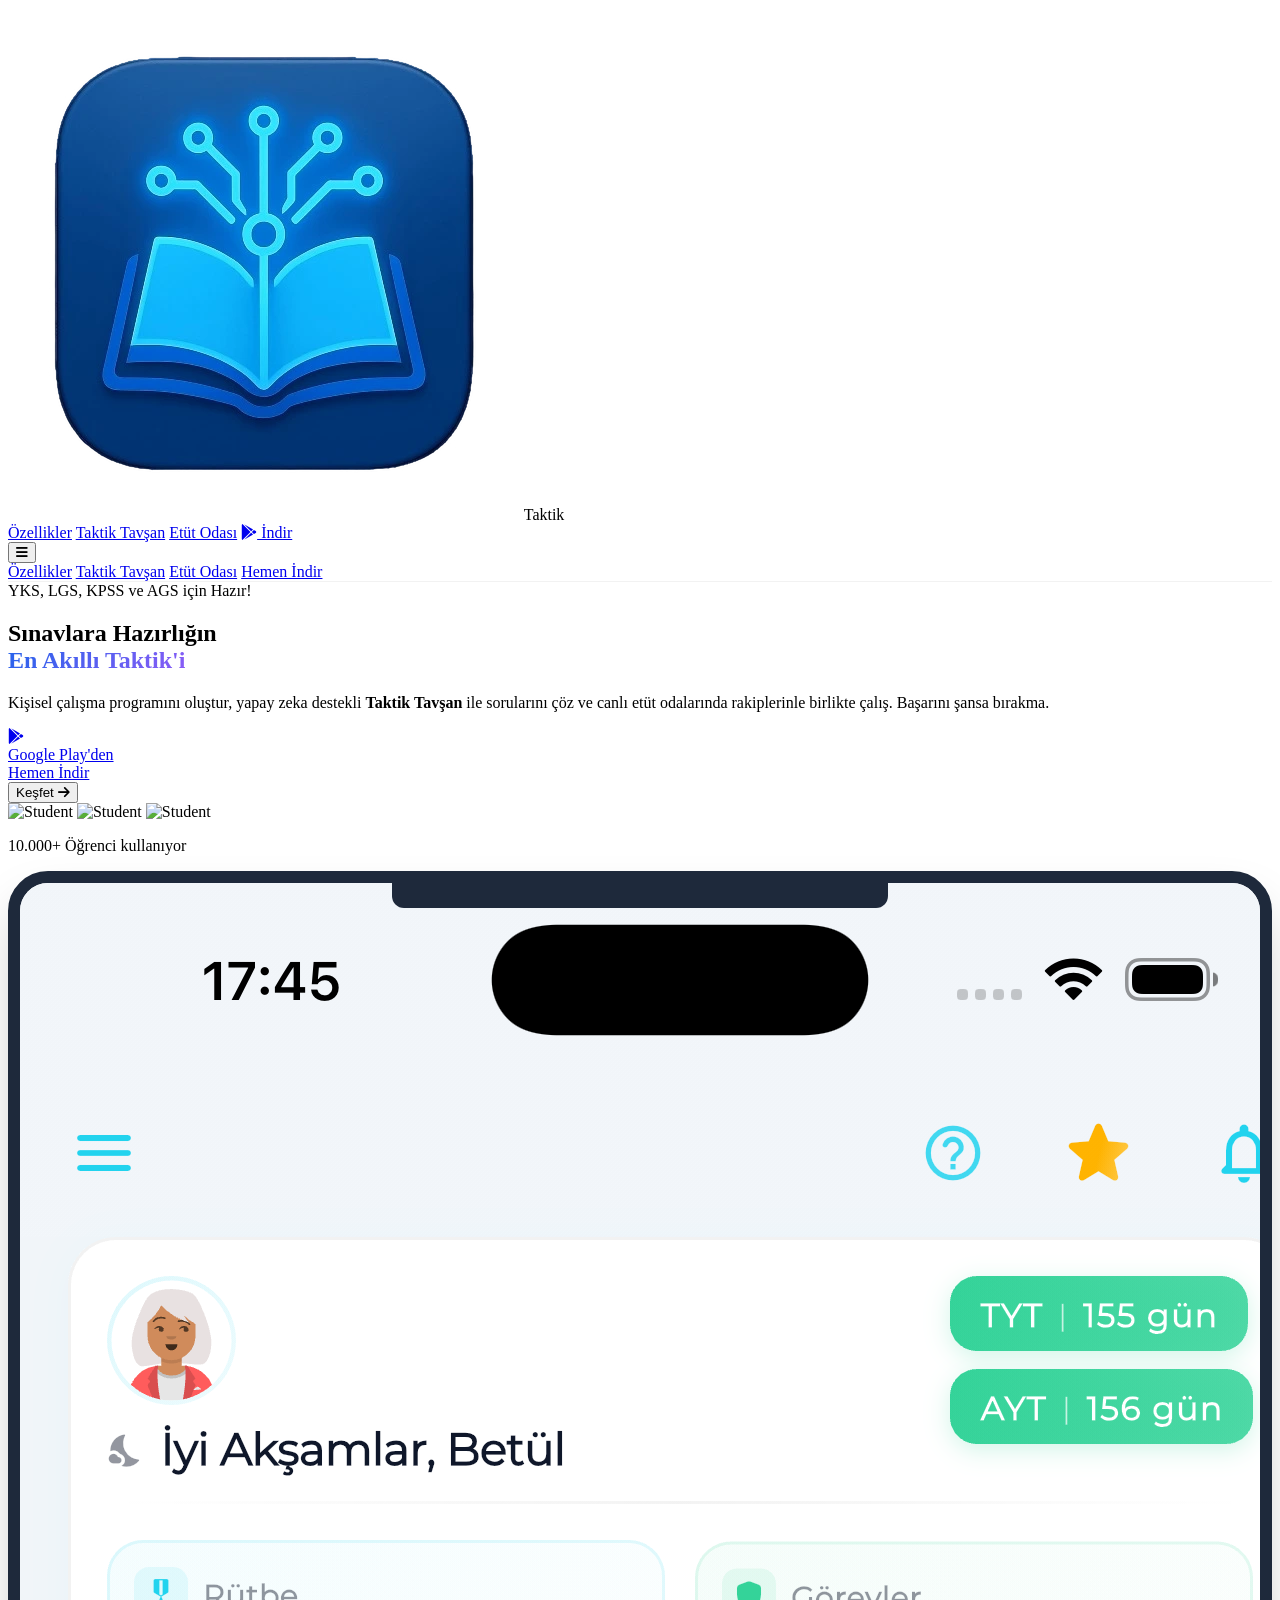
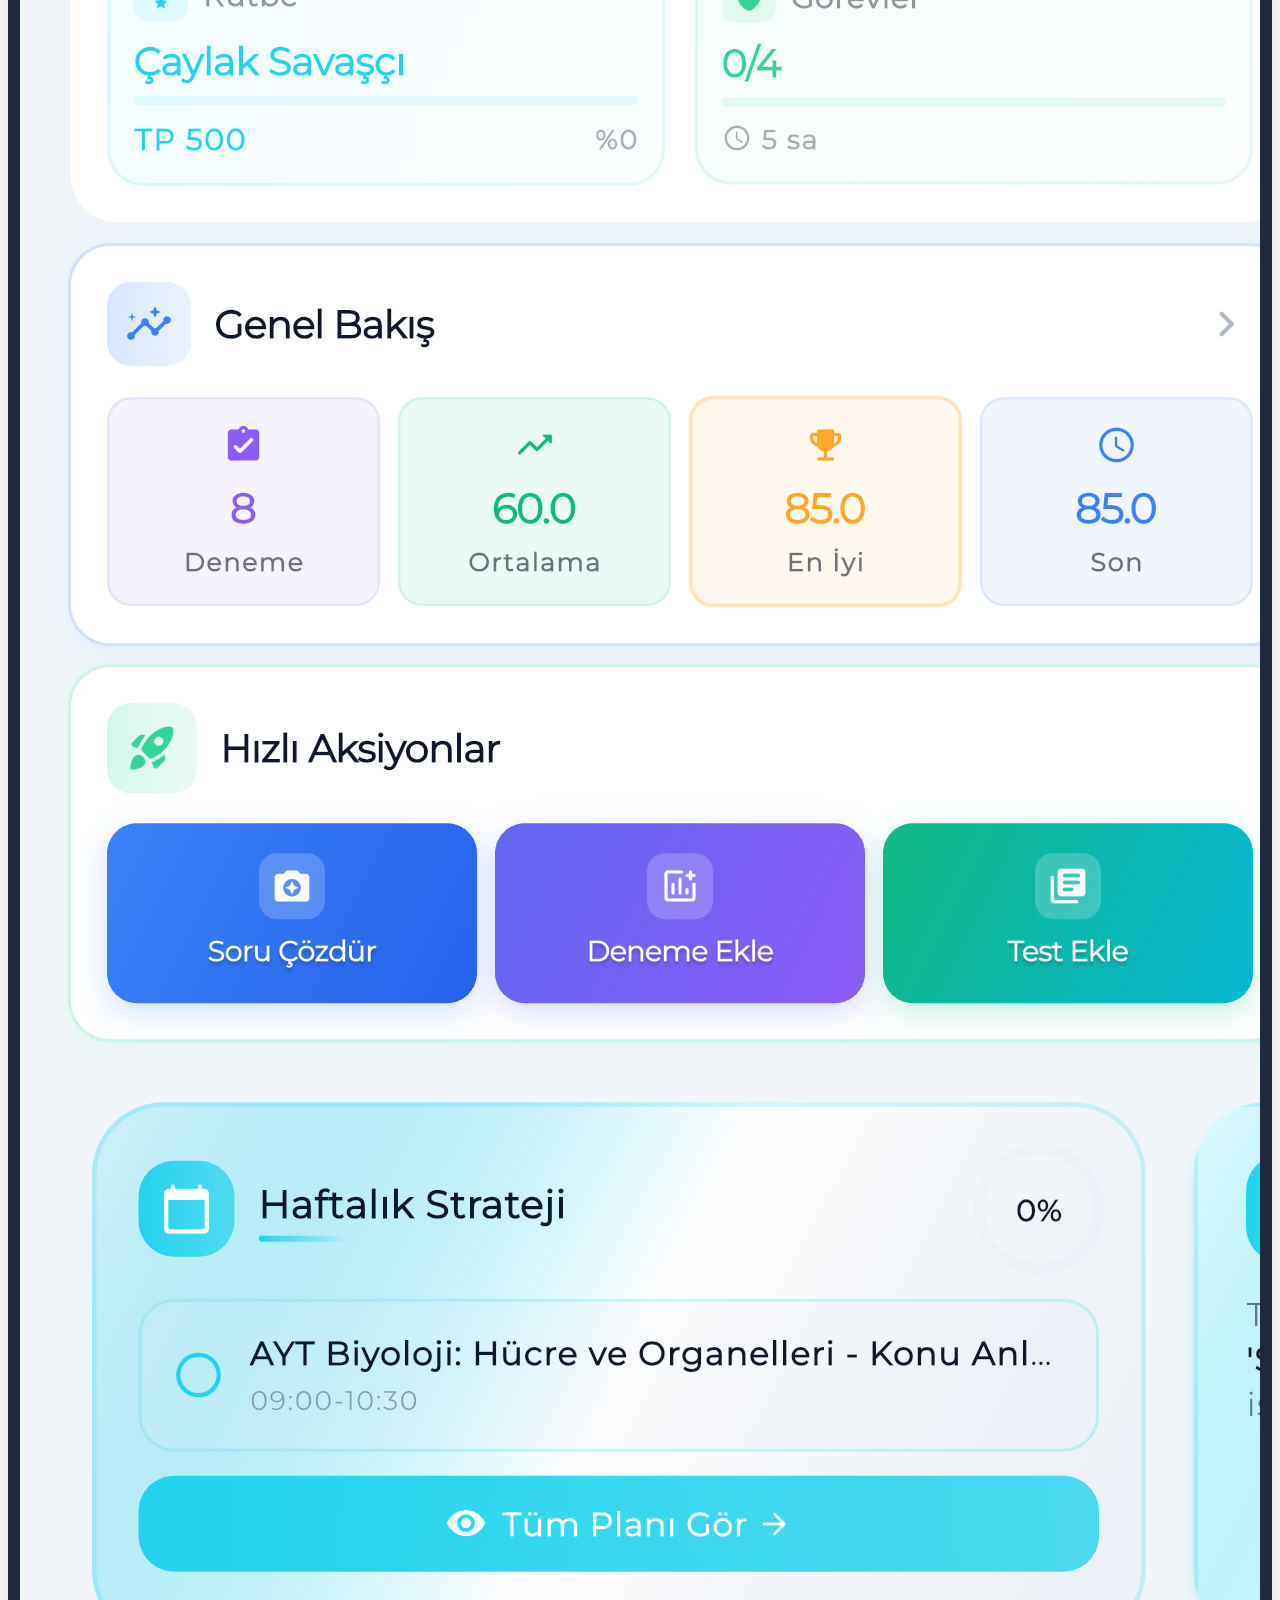
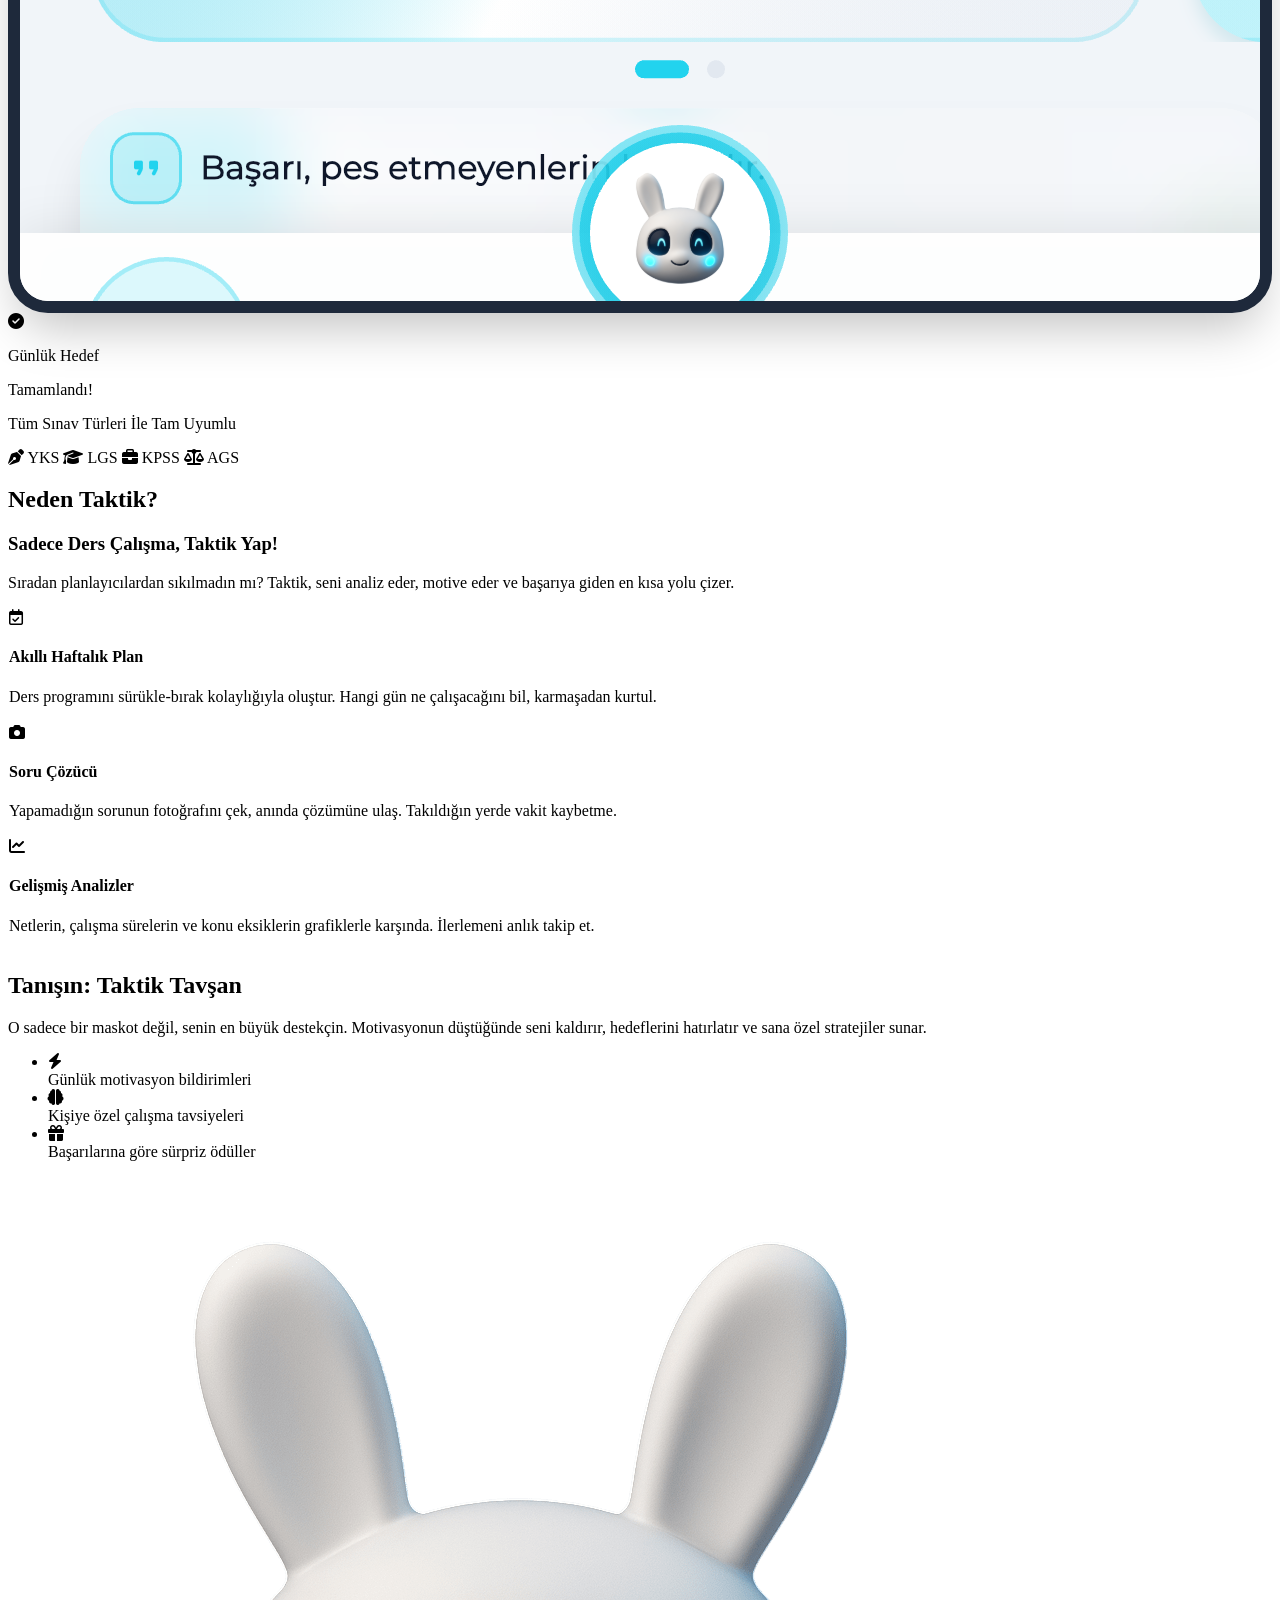
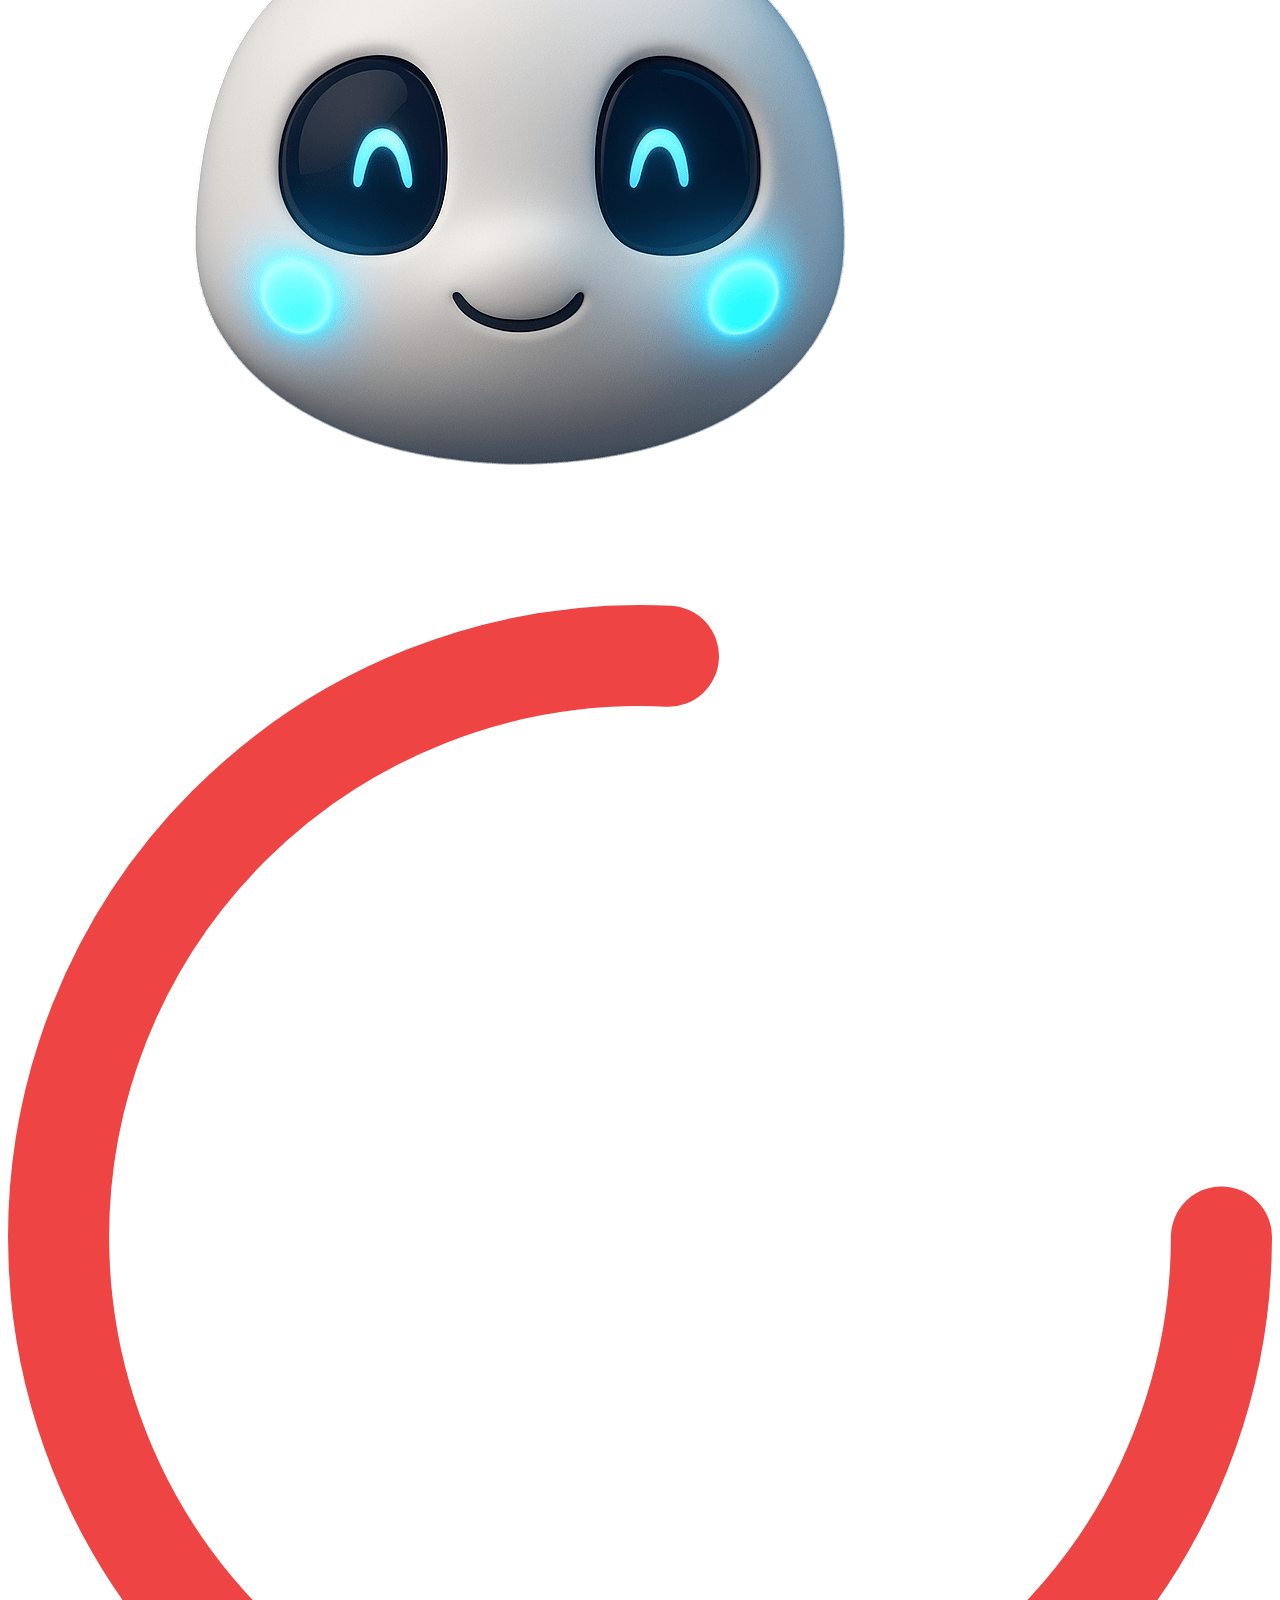
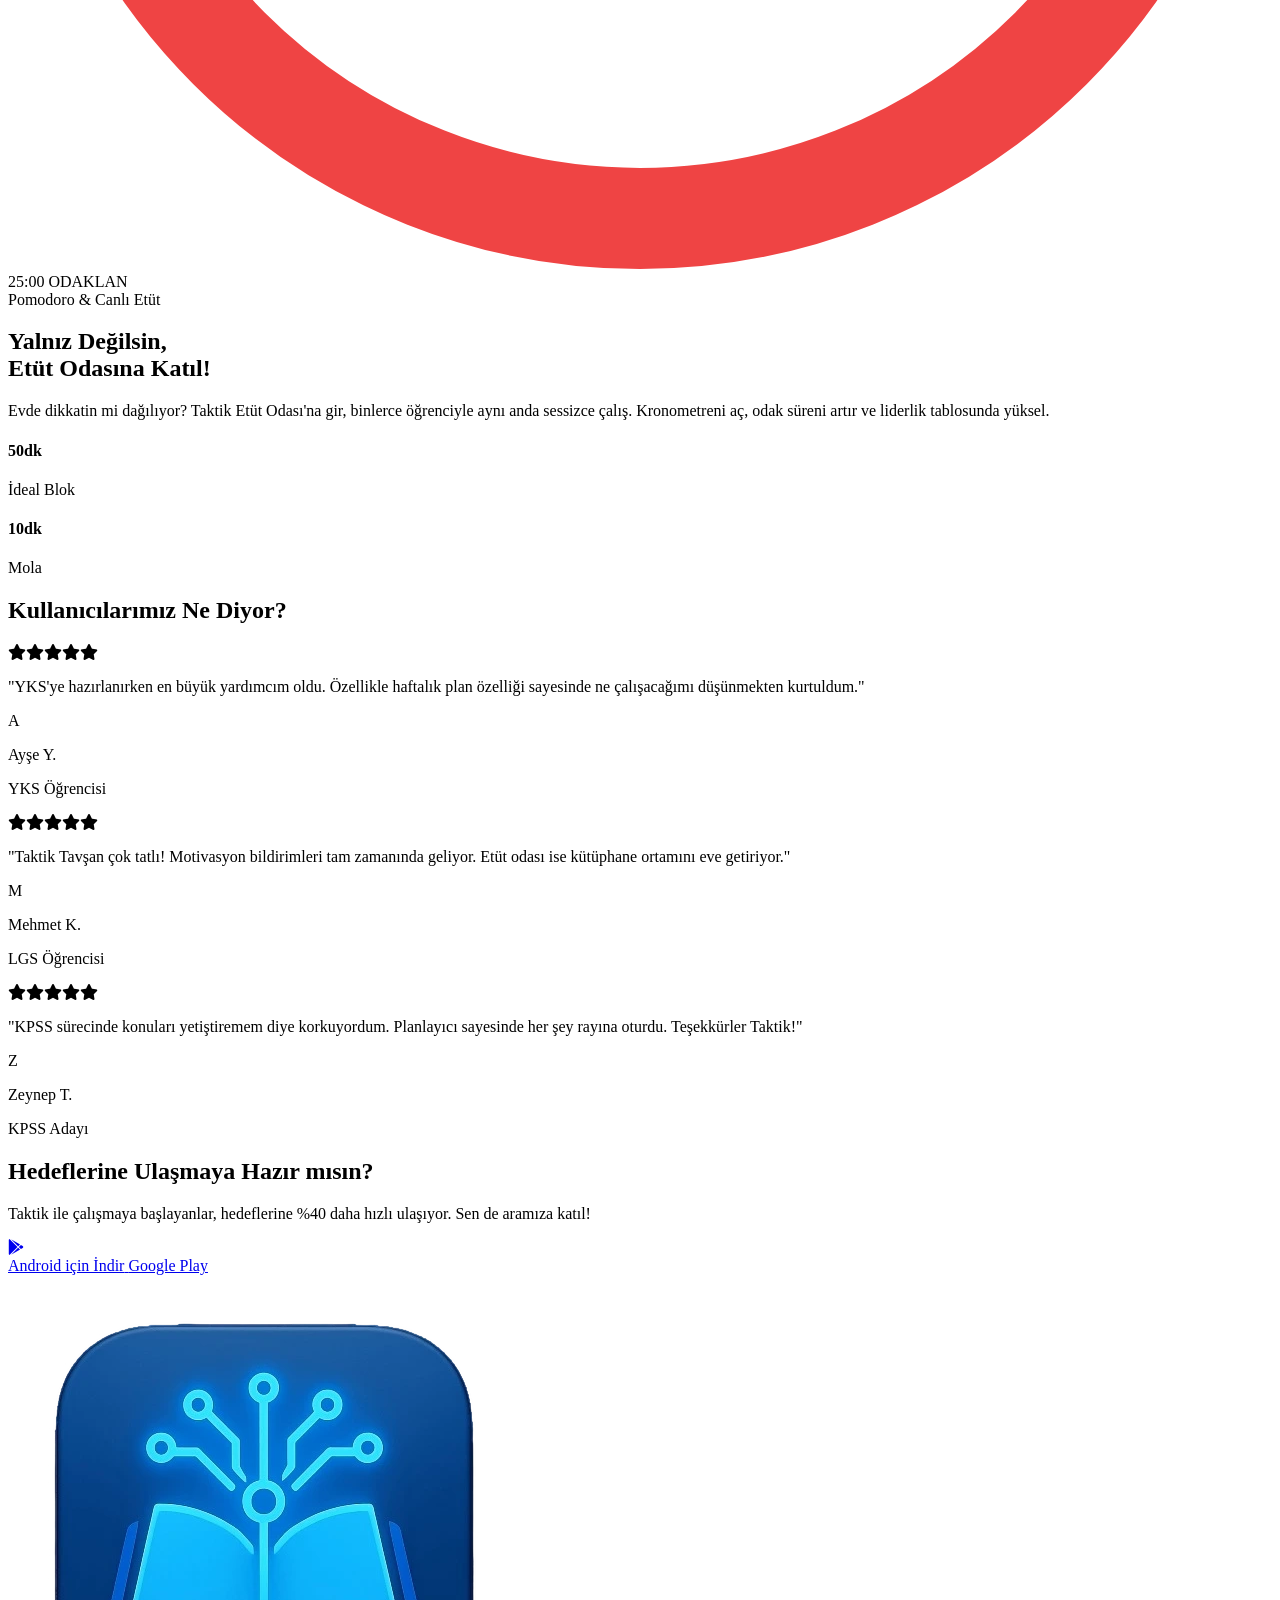
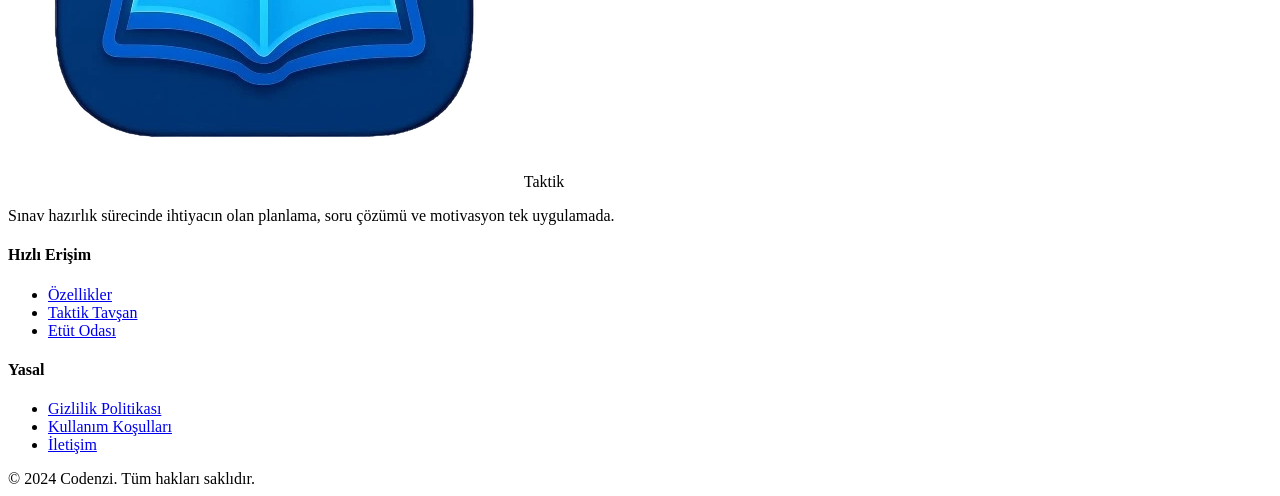
==== index.html @ ef39de00 "Update index.html" ====
<!DOCTYPE html>
<html lang="tr">
<head>
    <meta charset="UTF-8">
    <meta name="viewport" content="width=device-width, initial-scale=1.0">
    <title>Taktik - Sınavlara Hazırlığın En Akıllı Yolu</title>
    <meta name="description" content="YKS, LGS, KPSS ve AGS için kişisel koçun Taktik! Haftalık plan oluştur, sorularını çözdür, etüt odasında odaklan.">
    
    <!-- Google Fonts: Modern ve Okunaklı Fontlar -->
    <link rel="preconnect" href="https://fonts.googleapis.com">
    <link rel="preconnect" href="https://fonts.gstatic.com" crossorigin>
    <link href="https://fonts.googleapis.com/css2?family=Plus+Jakarta+Sans:wght@400;500;600;700;800&family=Inter:wght@400;500;600&display=swap" rel="stylesheet">
    
    <!-- Tailwind CSS (CDN) -->
    <script src="https://cdn.tailwindcss.com"></script>
    
    <!-- Font Awesome (İkonlar için) -->
    <link rel="stylesheet" href="https://cdnjs.cloudflare.com/ajax/libs/font-awesome/6.4.0/css/all.min.css">

    <!-- Tailwind Config - Uygulama Renkleri -->
    <script>
        tailwind.config = {
            theme: {
                extend: {
                    fontFamily: {
                        sans: ['"Plus Jakarta Sans"', 'sans-serif'],
                        body: ['"Inter"', 'sans-serif'],
                    },
                    colors: {
                        brand: {
                            50: '#eff6ff',
                            100: '#dbeafe',
                            500: '#3b82f6', // Ana Mavi Tonu
                            600: '#2563eb',
                            700: '#1d4ed8',
                            900: '#1e3a8a',
                        },
                        secondary: {
                            500: '#8b5cf6', // Morumsu tonlar (Tavşan/Oyunlaştırma için)
                        }
                    },
                    animation: {
                        'float': 'float 6s ease-in-out infinite',
                        'pulse-slow': 'pulse 4s cubic-bezier(0.4, 0, 0.6, 1) infinite',
                    },
                    keyframes: {
                        float: {
                            '0%, 100%': { transform: 'translateY(0)' },
                            '50%': { transform: 'translateY(-20px)' },
                        }
                    }
                }
            }
        }
    </script>

    <style>
        /* Özel Scrollbar */
        ::-webkit-scrollbar {
            width: 8px;
        }
        ::-webkit-scrollbar-track {
            background: #f1f1f1;
        }
        ::-webkit-scrollbar-thumb {
            background: #cbd5e1;
            border-radius: 4px;
        }
        ::-webkit-scrollbar-thumb:hover {
            background: #94a3b8;
        }

        /* Glassmorphism Efektleri */
        .glass-card {
            background: rgba(255, 255, 255, 0.7);
            backdrop-filter: blur(10px);
            border: 1px solid rgba(255, 255, 255, 0.5);
        }
        
        .glass-nav {
            background: rgba(255, 255, 255, 0.9);
            backdrop-filter: blur(12px);
            border-bottom: 1px solid rgba(0, 0, 0, 0.05);
        }

        /* Gradient Text */
        .text-gradient {
            background: linear-gradient(135deg, #2563eb 0%, #8b5cf6 100%);
            -webkit-background-clip: text;
            -webkit-text-fill-color: transparent;
        }

        /* Telefon Mockup CSS */
        .phone-mockup {
            border: 12px solid #1e293b;
            border-radius: 40px;
            overflow: hidden;
            position: relative;
            background: #fff;
            box-shadow: 0 25px 50px -12px rgba(0, 0, 0, 0.25);
            aspect-ratio: 9/19;
        }
        .phone-notch {
            position: absolute;
            top: 0;
            left: 50%;
            transform: translateX(-50%);
            width: 40%;
            height: 25px;
            background: #1e293b;
            border-bottom-left-radius: 12px;
            border-bottom-right-radius: 12px;
            z-index: 10;
        }
        
        /* Reveal Animations */
        .reveal {
            opacity: 0;
            transform: translateY(30px);
            transition: all 0.8s ease-out;
        }
        .reveal.active {
            opacity: 1;
            transform: translateY(0);
        }
    </style>
</head>
<body class="bg-slate-50 text-slate-800 antialiased overflow-x-hidden">

    <!-- Navbar -->
    <nav class="fixed w-full z-50 glass-nav transition-all duration-300" id="navbar">
        <div class="max-w-7xl mx-auto px-4 sm:px-6 lg:px-8">
            <div class="flex justify-between items-center h-20">
                <!-- Logo -->
                <div class="flex-shrink-0 flex items-center gap-3 cursor-pointer" onclick="window.scrollTo(0,0)">
                    <img src="taktik%20(1).webp" alt="Taktik Logo" class="w-12 h-12 rounded-xl shadow-lg shadow-brand-500/30 object-contain bg-white">
                    <span class="font-bold text-2xl tracking-tight text-slate-900">Taktik</span>
                </div>

                <!-- Desktop Menu -->
                <div class="hidden md:flex items-center space-x-8">
                    <a href="#ozellikler" class="text-slate-600 hover:text-brand-600 font-medium transition-colors">Özellikler</a>
                    <a href="#tavsan" class="text-slate-600 hover:text-brand-600 font-medium transition-colors">Taktik Tavşan</a>
                    <a href="#etut" class="text-slate-600 hover:text-brand-600 font-medium transition-colors">Etüt Odası</a>
                    <a href="https://play.google.com/store/apps/details?id=com.codenzi.taktik" target="_blank" class="bg-slate-900 hover:bg-slate-800 text-white px-6 py-2.5 rounded-full font-semibold transition-all shadow-lg hover:shadow-xl transform hover:-translate-y-0.5 flex items-center gap-2">
                        <i class="fa-brands fa-google-play"></i> İndir
                    </a>
                </div>

                <!-- Mobile Menu Button -->
                <div class="md:hidden flex items-center">
                    <button id="mobile-menu-btn" class="text-slate-600 hover:text-slate-900 focus:outline-none p-2">
                        <i class="fa-solid fa-bars text-2xl"></i>
                    </button>
                </div>
            </div>
        </div>

        <!-- Mobile Menu Panel -->
        <div id="mobile-menu" class="hidden md:hidden absolute w-full bg-white border-b border-gray-100 shadow-xl">
            <div class="px-4 pt-2 pb-6 space-y-2">
                <a href="#ozellikler" class="block px-3 py-3 rounded-lg text-base font-medium text-slate-600 hover:text-brand-600 hover:bg-slate-50">Özellikler</a>
                <a href="#tavsan" class="block px-3 py-3 rounded-lg text-base font-medium text-slate-600 hover:text-brand-600 hover:bg-slate-50">Taktik Tavşan</a>
                <a href="#etut" class="block px-3 py-3 rounded-lg text-base font-medium text-slate-600 hover:text-brand-600 hover:bg-slate-50">Etüt Odası</a>
                <a href="https://play.google.com/store/apps/details?id=com.codenzi.taktik" class="block w-full text-center mt-4 bg-brand-600 text-white px-4 py-3 rounded-lg font-bold">Hemen İndir</a>
            </div>
        </div>
    </nav>

    <!-- Hero Section -->
    <section class="relative pt-32 pb-20 lg:pt-40 lg:pb-28 overflow-hidden">
        <!-- Arkaplan Efektleri -->
        <div class="absolute top-0 left-1/2 -translate-x-1/2 w-full h-full z-0 pointer-events-none">
            <div class="absolute top-20 left-10 w-72 h-72 bg-brand-200 rounded-full mix-blend-multiply filter blur-3xl opacity-30 animate-pulse-slow"></div>
            <div class="absolute top-40 right-10 w-72 h-72 bg-secondary-200 rounded-full mix-blend-multiply filter blur-3xl opacity-30 animate-pulse-slow" style="animation-delay: 2s;"></div>
        </div>

        <div class="max-w-7xl mx-auto px-4 sm:px-6 lg:px-8 relative z-10">
            <div class="grid lg:grid-cols-2 gap-12 lg:gap-8 items-center">
                <!-- Sol Taraf: Metin -->
                <div class="text-center lg:text-left reveal active">
                    <div class="inline-flex items-center gap-2 px-4 py-2 rounded-full bg-brand-50 border border-brand-100 text-brand-700 text-sm font-semibold mb-6">
                        <span class="relative flex h-2 w-2">
                          <span class="animate-ping absolute inline-flex h-full w-full rounded-full bg-brand-400 opacity-75"></span>
                          <span class="relative inline-flex rounded-full h-2 w-2 bg-brand-500"></span>
                        </span>
                        YKS, LGS, KPSS ve AGS için Hazır!
                    </div>
                    <h1 class="text-5xl lg:text-6xl font-extrabold text-slate-900 tracking-tight leading-[1.1] mb-6">
                        Sınavlara Hazırlığın <br>
                        <span class="text-gradient">En Akıllı Taktik'i</span>
                    </h1>
                    <p class="text-lg text-slate-600 mb-8 leading-relaxed max-w-2xl mx-auto lg:mx-0">
                        Kişisel çalışma programını oluştur, yapay zeka destekli <strong>Taktik Tavşan</strong> ile sorularını çöz ve canlı etüt odalarında rakiplerinle birlikte çalış. Başarını şansa bırakma.
                    </p>
                    
                    <div class="flex flex-col sm:flex-row gap-4 justify-center lg:justify-start">
                        <a href="https://play.google.com/store/apps/details?id=com.codenzi.taktik" target="_blank" class="flex items-center justify-center gap-3 bg-slate-900 text-white px-8 py-4 rounded-xl hover:bg-slate-800 transition-all shadow-xl hover:shadow-2xl hover:-translate-y-1">
                            <i class="fa-brands fa-google-play text-2xl"></i>
                            <div class="text-left">
                                <div class="text-xs font-medium opacity-80">Google Play'den</div>
                                <div class="text-lg font-bold">Hemen İndir</div>
                            </div>
                        </a>
                        <button onclick="document.getElementById('ozellikler').scrollIntoView({behavior: 'smooth'})" class="flex items-center justify-center gap-2 bg-white text-slate-700 px-8 py-4 rounded-xl border border-slate-200 hover:bg-slate-50 transition-all font-semibold shadow-sm">
                            Keşfet
                            <i class="fa-solid fa-arrow-right"></i>
                        </button>
                    </div>

                    <div class="mt-10 flex items-center justify-center lg:justify-start gap-4 text-sm text-slate-500 font-medium">
                        <div class="flex -space-x-2">
                            <img class="w-8 h-8 rounded-full border-2 border-white" src="https://i.pravatar.cc/100?img=1" alt="Student">
                            <img class="w-8 h-8 rounded-full border-2 border-white" src="https://i.pravatar.cc/100?img=2" alt="Student">
                            <img class="w-8 h-8 rounded-full border-2 border-white" src="https://i.pravatar.cc/100?img=3" alt="Student">
                        </div>
                        <p>10.000+ Öğrenci kullanıyor</p>
                    </div>
                </div>

                <!-- Sağ Taraf: Uygulama Görseli -->
                <div class="relative lg:h-[600px] flex justify-center items-center reveal" style="transition-delay: 200ms;">
                    <!-- Dekoratif Daire -->
                    <div class="absolute w-[500px] h-[500px] bg-gradient-to-tr from-brand-100 to-secondary-100 rounded-full opacity-50 blur-3xl animate-pulse-slow"></div>
                    
                    <!-- Phone Mockup -->
                    <div class="phone-mockup w-[280px] sm:w-[320px] shadow-2xl animate-float z-20 bg-gray-900">
                        <div class="phone-notch"></div>
                        <!-- Screen Content -->
                        <div class="w-full h-full bg-slate-800 relative overflow-hidden flex flex-col">
                            <!-- Ekran Görüntüsü -->
                            <img src="ss.png" alt="Taktik Uygulama Ekran Görüntüsü" class="w-full h-full object-cover">
                        </div>
                    </div>
                    
                    <!-- Floating Badge -->
                    <div class="absolute bottom-20 -right-4 bg-white p-4 rounded-2xl shadow-xl z-30 animate-bounce hidden md:block">
                        <div class="flex items-center gap-3">
                            <div class="bg-green-100 p-2 rounded-lg text-green-600">
                                <i class="fa-solid fa-check-circle text-xl"></i>
                            </div>
                            <div>
                                <p class="text-xs text-slate-500 font-bold">Günlük Hedef</p>
                                <p class="text-sm font-bold text-slate-800">Tamamlandı!</p>
                            </div>
                        </div>
                    </div>
                </div>
            </div>
        </div>
    </section>

    <!-- Logo Cloud (Sınavlar) -->
    <div class="py-10 bg-white border-y border-slate-100">
        <div class="max-w-7xl mx-auto px-4 text-center">
            <p class="text-sm font-semibold text-slate-400 uppercase tracking-widest mb-6">Tüm Sınav Türleri İle Tam Uyumlu</p>
            <div class="flex flex-wrap justify-center gap-8 md:gap-16 opacity-70 grayscale hover:grayscale-0 transition-all duration-500">
                <span class="text-2xl font-bold text-slate-800 flex items-center gap-2"><i class="fa-solid fa-pen-nib text-brand-500"></i> YKS</span>
                <span class="text-2xl font-bold text-slate-800 flex items-center gap-2"><i class="fa-solid fa-graduation-cap text-brand-500"></i> LGS</span>
                <span class="text-2xl font-bold text-slate-800 flex items-center gap-2"><i class="fa-solid fa-briefcase text-brand-500"></i> KPSS</span>
                <span class="text-2xl font-bold text-slate-800 flex items-center gap-2"><i class="fa-solid fa-scale-balanced text-brand-500"></i> AGS</span>
            </div>
        </div>
    </div>

    <!-- Features Section -->
    <section id="ozellikler" class="py-24 relative">
        <div class="max-w-7xl mx-auto px-4 sm:px-6 lg:px-8">
            <div class="text-center max-w-3xl mx-auto mb-16 reveal">
                <h2 class="text-brand-600 font-bold tracking-wide uppercase text-sm mb-3">Neden Taktik?</h2>
                <h3 class="text-3xl md:text-4xl font-bold text-slate-900 mb-4">Sadece Ders Çalışma, Taktik Yap!</h3>
                <p class="text-slate-600 text-lg">Sıradan planlayıcılardan sıkılmadın mı? Taktik, seni analiz eder, motive eder ve başarıya giden en kısa yolu çizer.</p>
            </div>

            <div class="grid md:grid-cols-3 gap-8">
                <!-- Feature 1: Haftalık Plan -->
                <div class="glass-card p-8 rounded-3xl hover:shadow-xl transition-all duration-300 group reveal">
                    <div class="w-14 h-14 bg-blue-100 rounded-2xl flex items-center justify-center mb-6 group-hover:bg-blue-600 transition-colors">
                        <i class="fa-regular fa-calendar-check text-2xl text-blue-600 group-hover:text-white transition-colors"></i>
                    </div>
                    <h4 class="text-xl font-bold text-slate-900 mb-3">Akıllı Haftalık Plan</h4>
                    <p class="text-slate-600 leading-relaxed">Ders programını sürükle-bırak kolaylığıyla oluştur. Hangi gün ne çalışacağını bil, karmaşadan kurtul.</p>
                </div>

                <!-- Feature 2: Soru Çözücü -->
                <div class="glass-card p-8 rounded-3xl hover:shadow-xl transition-all duration-300 group reveal" style="transition-delay: 100ms;">
                    <div class="w-14 h-14 bg-orange-100 rounded-2xl flex items-center justify-center mb-6 group-hover:bg-orange-600 transition-colors">
                        <i class="fa-solid fa-camera text-2xl text-orange-600 group-hover:text-white transition-colors"></i>
                    </div>
                    <h4 class="text-xl font-bold text-slate-900 mb-3">Soru Çözücü</h4>
                    <p class="text-slate-600 leading-relaxed">Yapamadığın sorunun fotoğrafını çek, anında çözümüne ulaş. Takıldığın yerde vakit kaybetme.</p>
                </div>

                <!-- Feature 3: İstatistikler -->
                <div class="glass-card p-8 rounded-3xl hover:shadow-xl transition-all duration-300 group reveal" style="transition-delay: 200ms;">
                    <div class="w-14 h-14 bg-green-100 rounded-2xl flex items-center justify-center mb-6 group-hover:bg-green-600 transition-colors">
                        <i class="fa-solid fa-chart-line text-2xl text-green-600 group-hover:text-white transition-colors"></i>
                    </div>
                    <h4 class="text-xl font-bold text-slate-900 mb-3">Gelişmiş Analizler</h4>
                    <p class="text-slate-600 leading-relaxed">Netlerin, çalışma sürelerin ve konu eksiklerin grafiklerle karşında. İlerlemeni anlık takip et.</p>
                </div>
            </div>
        </div>
    </section>

    <!-- Taktik Tavşan Section (Mascot Highlight) -->
    <section id="tavsan" class="py-24 bg-gradient-to-br from-indigo-900 to-slate-900 text-white overflow-hidden relative">
        <!-- Background Patterns -->
        <div class="absolute inset-0 opacity-10" style="background-image: radial-gradient(#ffffff 1px, transparent 1px); background-size: 30px 30px;"></div>
        
        <div class="max-w-7xl mx-auto px-4 sm:px-6 lg:px-8 relative z-10">
            <div class="flex flex-col md:flex-row items-center justify-between gap-12">
                
                <div class="md:w-1/2 reveal">
                    <h2 class="text-4xl md:text-5xl font-bold mb-6">Tanışın: <span class="text-indigo-400">Taktik Tavşan</span></h2>
                    <p class="text-xl text-slate-300 mb-8 leading-relaxed">
                        O sadece bir maskot değil, senin en büyük destekçin. Motivasyonun düştüğünde seni kaldırır, hedeflerini hatırlatır ve sana özel stratejiler sunar.
                    </p>
                    <ul class="space-y-4">
                        <li class="flex items-center gap-4">
                            <div class="w-8 h-8 rounded-full bg-indigo-500 flex items-center justify-center"><i class="fa-solid fa-bolt text-sm"></i></div>
                            <span>Günlük motivasyon bildirimleri</span>
                        </li>
                        <li class="flex items-center gap-4">
                            <div class="w-8 h-8 rounded-full bg-indigo-500 flex items-center justify-center"><i class="fa-solid fa-brain text-sm"></i></div>
                            <span>Kişiye özel çalışma tavsiyeleri</span>
                        </li>
                        <li class="flex items-center gap-4">
                            <div class="w-8 h-8 rounded-full bg-indigo-500 flex items-center justify-center"><i class="fa-solid fa-gift text-sm"></i></div>
                            <span>Başarılarına göre sürpriz ödüller</span>
                        </li>
                    </ul>
                </div>

                <div class="md:w-1/2 flex justify-center relative reveal" style="transition-delay: 200ms;">
                    <div class="w-80 h-80 bg-indigo-500 rounded-full absolute blur-[100px] opacity-30 animate-pulse"></div>
                    <!-- Taktik Tavşan Görseli -->
                    <img src="bunnyy.png" alt="Taktik Tavşan Maskot" class="relative z-10 w-72 md:w-96 drop-shadow-2xl animate-float object-contain">
                </div>
            </div>
        </div>
    </section>

    <!-- Etüt Odası & Pomodoro -->
    <section id="etut" class="py-24 bg-white relative">
        <div class="max-w-7xl mx-auto px-4 sm:px-6 lg:px-8">
            <div class="bg-slate-50 rounded-[3rem] p-8 md:p-16 border border-slate-100 shadow-xl overflow-hidden relative">
                <!-- Dekoratif -->
                <div class="absolute -top-24 -right-24 w-64 h-64 bg-red-100 rounded-full blur-3xl opacity-50"></div>
                <div class="absolute -bottom-24 -left-24 w-64 h-64 bg-blue-100 rounded-full blur-3xl opacity-50"></div>

                <div class="grid lg:grid-cols-2 gap-12 items-center relative z-10">
                    <div class="order-2 lg:order-1 flex justify-center reveal">
                        <!-- Timer Simulation -->
                        <div class="w-64 h-64 rounded-full border-8 border-slate-200 flex flex-col items-center justify-center relative bg-white shadow-inner">
                            <svg class="absolute top-0 left-0 w-full h-full -rotate-90 transform" viewBox="0 0 100 100">
                                <circle cx="50" cy="50" r="46" stroke="#ef4444" stroke-width="8" fill="none" stroke-dasharray="289" stroke-dashoffset="70" stroke-linecap="round" />
                            </svg>
                            <span class="text-5xl font-mono font-bold text-slate-800">25:00</span>
                            <span class="text-sm text-slate-500 mt-2 font-medium">ODAKLAN</span>
                        </div>
                    </div>
                    <div class="order-1 lg:order-2 reveal">
                        <div class="inline-block bg-red-100 text-red-600 px-4 py-1 rounded-full text-sm font-bold mb-4">Pomodoro & Canlı Etüt</div>
                        <h2 class="text-4xl font-bold text-slate-900 mb-6">Yalnız Değilsin, <br> Etüt Odasına Katıl!</h2>
                        <p class="text-lg text-slate-600 mb-8">
                            Evde dikkatin mi dağılıyor? Taktik Etüt Odası'na gir, binlerce öğrenciyle aynı anda sessizce çalış. Kronometreni aç, odak süreni artır ve liderlik tablosunda yüksel.
                        </p>
                        <div class="grid grid-cols-2 gap-4">
                            <div class="bg-white p-4 rounded-xl shadow-sm border border-slate-100 text-center">
                                <h4 class="font-bold text-2xl text-slate-900">50dk</h4>
                                <p class="text-sm text-slate-500">İdeal Blok</p>
                            </div>
                            <div class="bg-white p-4 rounded-xl shadow-sm border border-slate-100 text-center">
                                <h4 class="font-bold text-2xl text-slate-900">10dk</h4>
                                <p class="text-sm text-slate-500">Mola</p>
                            </div>
                        </div>
                    </div>
                </div>
            </div>
        </div>
    </section>

    <!-- Testimonials (Social Proof) -->
    <section class="py-24 bg-slate-50">
        <div class="max-w-7xl mx-auto px-4 sm:px-6 lg:px-8">
            <div class="text-center mb-16 reveal">
                <h2 class="text-3xl font-bold text-slate-900">Kullanıcılarımız Ne Diyor?</h2>
            </div>
            <div class="grid md:grid-cols-3 gap-8">
                <!-- Review 1 -->
                <div class="bg-white p-6 rounded-2xl shadow-sm border border-slate-100 reveal">
                    <div class="flex text-yellow-400 mb-4">
                        <i class="fa-solid fa-star"></i><i class="fa-solid fa-star"></i><i class="fa-solid fa-star"></i><i class="fa-solid fa-star"></i><i class="fa-solid fa-star"></i>
                    </div>
                    <p class="text-slate-600 mb-4">"YKS'ye hazırlanırken en büyük yardımcım oldu. Özellikle haftalık plan özelliği sayesinde ne çalışacağımı düşünmekten kurtuldum."</p>
                    <div class="flex items-center gap-3">
                        <div class="w-10 h-10 bg-slate-200 rounded-full flex items-center justify-center font-bold text-slate-500">A</div>
                        <div>
                            <p class="font-bold text-sm text-slate-900">Ayşe Y.</p>
                            <p class="text-xs text-slate-400">YKS Öğrencisi</p>
                        </div>
                    </div>
                </div>
                <!-- Review 2 -->
                <div class="bg-white p-6 rounded-2xl shadow-sm border border-slate-100 reveal" style="transition-delay: 100ms;">
                    <div class="flex text-yellow-400 mb-4">
                        <i class="fa-solid fa-star"></i><i class="fa-solid fa-star"></i><i class="fa-solid fa-star"></i><i class="fa-solid fa-star"></i><i class="fa-solid fa-star"></i>
                    </div>
                    <p class="text-slate-600 mb-4">"Taktik Tavşan çok tatlı! Motivasyon bildirimleri tam zamanında geliyor. Etüt odası ise kütüphane ortamını eve getiriyor."</p>
                    <div class="flex items-center gap-3">
                        <div class="w-10 h-10 bg-slate-200 rounded-full flex items-center justify-center font-bold text-slate-500">M</div>
                        <div>
                            <p class="font-bold text-sm text-slate-900">Mehmet K.</p>
                            <p class="text-xs text-slate-400">LGS Öğrencisi</p>
                        </div>
                    </div>
                </div>
                <!-- Review 3 -->
                <div class="bg-white p-6 rounded-2xl shadow-sm border border-slate-100 reveal" style="transition-delay: 200ms;">
                    <div class="flex text-yellow-400 mb-4">
                        <i class="fa-solid fa-star"></i><i class="fa-solid fa-star"></i><i class="fa-solid fa-star"></i><i class="fa-solid fa-star"></i><i class="fa-solid fa-star"></i>
                    </div>
                    <p class="text-slate-600 mb-4">"KPSS sürecinde konuları yetiştiremem diye korkuyordum. Planlayıcı sayesinde her şey rayına oturdu. Teşekkürler Taktik!"</p>
                    <div class="flex items-center gap-3">
                        <div class="w-10 h-10 bg-slate-200 rounded-full flex items-center justify-center font-bold text-slate-500">Z</div>
                        <div>
                            <p class="font-bold text-sm text-slate-900">Zeynep T.</p>
                            <p class="text-xs text-slate-400">KPSS Adayı</p>
                        </div>
                    </div>
                </div>
            </div>
        </div>
    </section>

    <!-- Download CTA -->
    <section class="py-20 relative overflow-hidden">
        <div class="absolute inset-0 bg-brand-900"></div>
        <!-- Abstract Shapes -->
        <div class="absolute top-0 right-0 w-96 h-96 bg-brand-600 rounded-full blur-[100px] opacity-50"></div>
        <div class="absolute bottom-0 left-0 w-96 h-96 bg-secondary-600 rounded-full blur-[100px] opacity-50"></div>

        <div class="max-w-4xl mx-auto px-4 text-center relative z-10 reveal">
            <h2 class="text-4xl md:text-5xl font-bold text-white mb-6">Hedeflerine Ulaşmaya Hazır mısın?</h2>
            <p class="text-xl text-indigo-100 mb-10">Taktik ile çalışmaya başlayanlar, hedeflerine %40 daha hızlı ulaşıyor. Sen de aramıza katıl!</p>
            
            <a href="https://play.google.com/store/apps/details?id=com.codenzi.taktik" target="_blank" class="inline-flex items-center gap-3 bg-white text-slate-900 px-10 py-5 rounded-2xl font-bold text-lg hover:bg-indigo-50 transition-all shadow-2xl hover:scale-105">
                <i class="fa-brands fa-google-play text-3xl text-brand-600"></i>
                <div class="text-left leading-tight">
                    <span class="block text-xs font-semibold text-slate-500 uppercase">Android için İndir</span>
                    <span>Google Play</span>
                </div>
            </a>
        </div>
    </section>

    <!-- Footer -->
    <footer class="bg-slate-900 text-slate-300 py-12 border-t border-slate-800">
        <div class="max-w-7xl mx-auto px-4 sm:px-6 lg:px-8">
            <div class="grid md:grid-cols-4 gap-8 mb-8">
                <div class="col-span-1 md:col-span-2">
                    <div class="flex items-center gap-3 mb-4 text-white">
                        <img src="taktik%20(1).webp" alt="Taktik Logo" class="w-10 h-10 rounded-lg bg-white object-contain">
                        <span class="font-bold text-2xl">Taktik</span>
                    </div>
                    <p class="text-slate-400 text-sm max-w-xs">
                        Sınav hazırlık sürecinde ihtiyacın olan planlama, soru çözümü ve motivasyon tek uygulamada.
                    </p>
                </div>
                <div>
                    <h4 class="text-white font-bold mb-4">Hızlı Erişim</h4>
                    <ul class="space-y-2 text-sm">
                        <li><a href="#ozellikler" class="hover:text-brand-400 transition-colors">Özellikler</a></li>
                        <li><a href="#tavsan" class="hover:text-brand-400 transition-colors">Taktik Tavşan</a></li>
                        <li><a href="#etut" class="hover:text-brand-400 transition-colors">Etüt Odası</a></li>
                    </ul>
                </div>
                <div>
                    <h4 class="text-white font-bold mb-4">Yasal</h4>
                    <ul class="space-y-2 text-sm">
                        <li><a href="#" class="hover:text-brand-400 transition-colors">Gizlilik Politikası</a></li>
                        <li><a href="#" class="hover:text-brand-400 transition-colors">Kullanım Koşulları</a></li>
                        <li><a href="mailto:destek@codenzi.com" class="hover:text-brand-400 transition-colors">İletişim</a></li>
                    </ul>
                </div>
            </div>
            <div class="border-t border-slate-800 pt-8 text-center text-sm text-slate-500">
                &copy; 2024 Codenzi. Tüm hakları saklıdır.
            </div>
        </div>
    </footer>

    <!-- Interactive Scripts -->
    <script>
        // Mobile Menu Toggle
        const btn = document.getElementById('mobile-menu-btn');
        const menu = document.getElementById('mobile-menu');

        btn.addEventListener('click', () => {
            menu.classList.toggle('hidden');
        });

        // Smooth Scroll for Anchor Links
        document.querySelectorAll('a[href^="#"]').forEach(anchor => {
            anchor.addEventListener('click', function (e) {
                e.preventDefault();
                menu.classList.add('hidden'); // Close mobile menu on click
                document.querySelector(this.getAttribute('href')).scrollIntoView({
                    behavior: 'smooth'
                });
            });
        });

        // Scroll Animation (Intersection Observer)
        const revealElements = document.querySelectorAll('.reveal');

        const revealCallback = (entries, observer) => {
            entries.forEach(entry => {
                if (entry.isIntersecting) {
                    entry.target.classList.add('active');
                    observer.unobserve(entry.target); // Only animate once
                }
            });
        };

        const revealOptions = {
            threshold: 0.15, // Trigger when 15% of element is visible
            rootMargin: "0px 0px -50px 0px"
        };

        const observer = new IntersectionObserver(revealCallback, revealOptions);

        revealElements.forEach(el => {
            observer.observe(el);
        });

        // Navbar Background Change on Scroll
        const navbar = document.getElementById('navbar');
        window.addEventListener('scroll', () => {
            if (window.scrollY > 50) {
                navbar.classList.add('shadow-md');
                navbar.classList.replace('bg-opacity-90', 'bg-opacity-100'); // Increase opacity
            } else {
                navbar.classList.remove('shadow-md');
            }
        });
    </script>
</body>
</html>
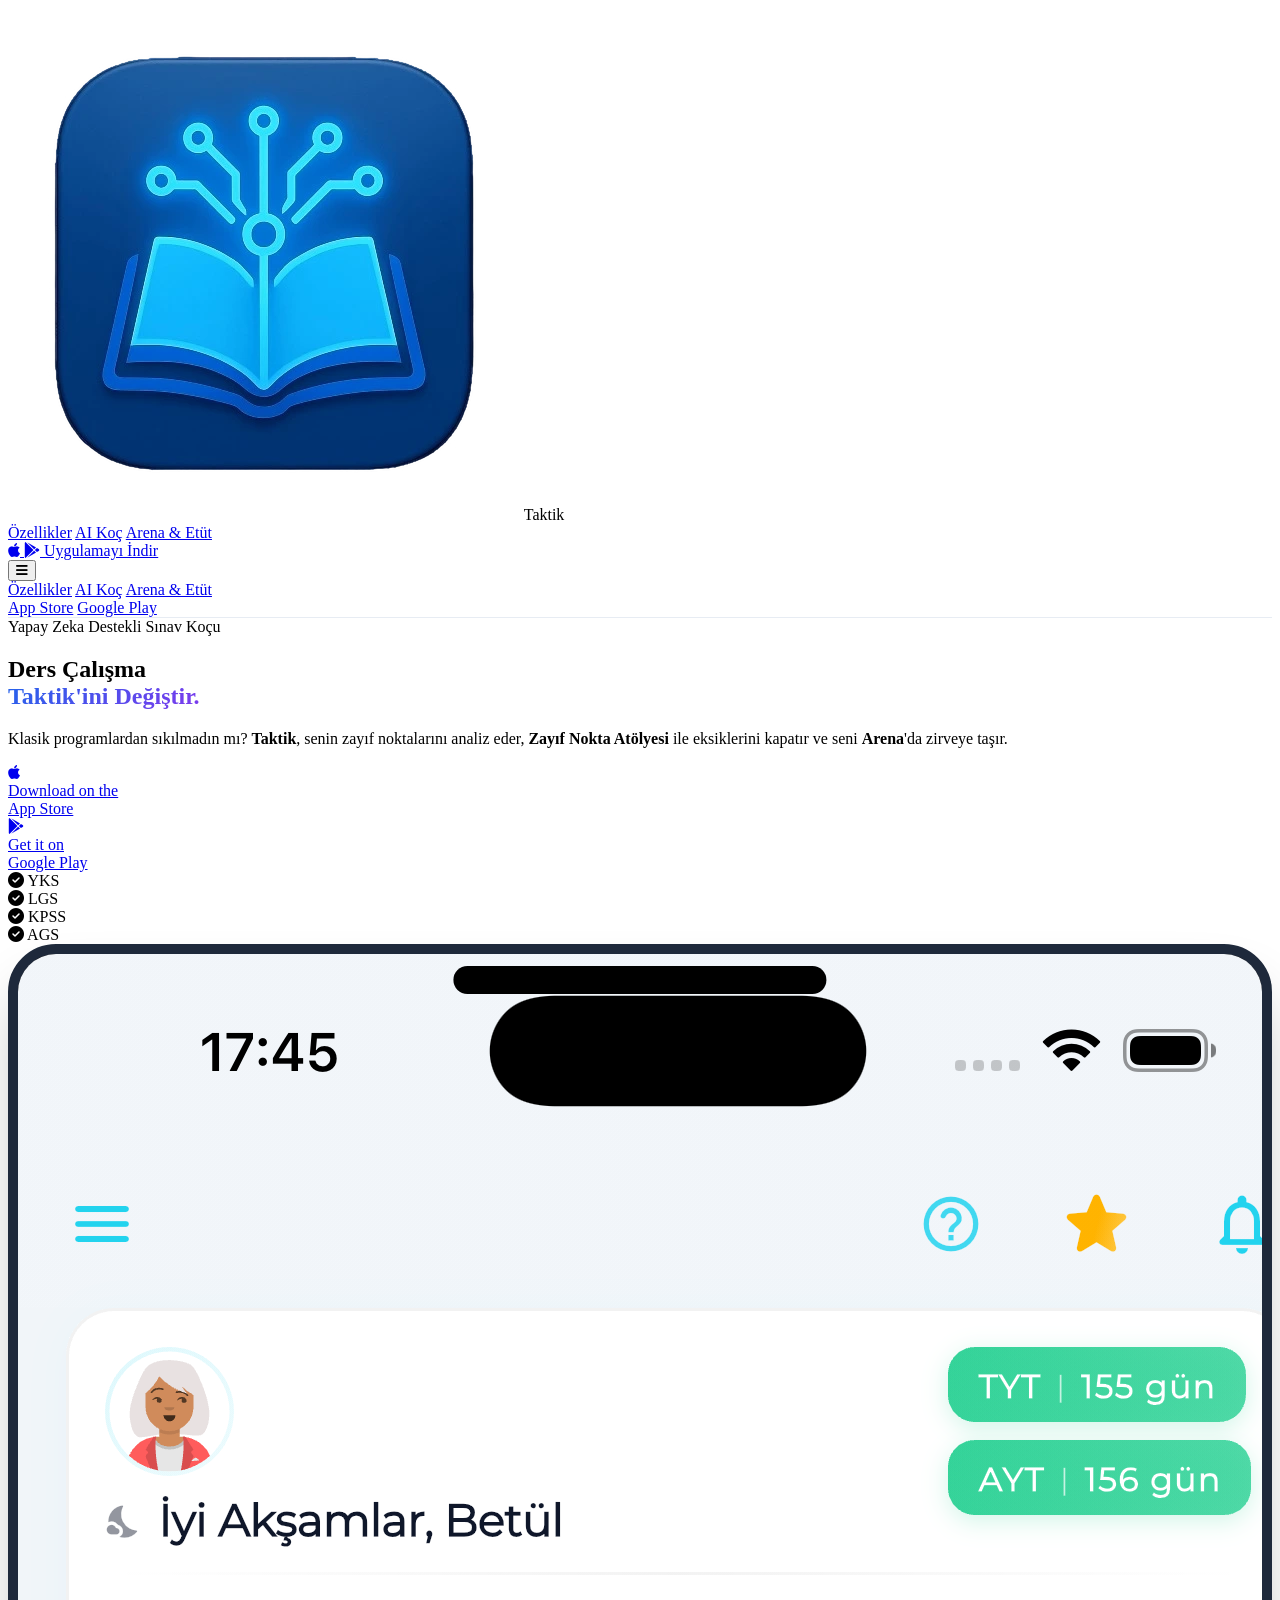
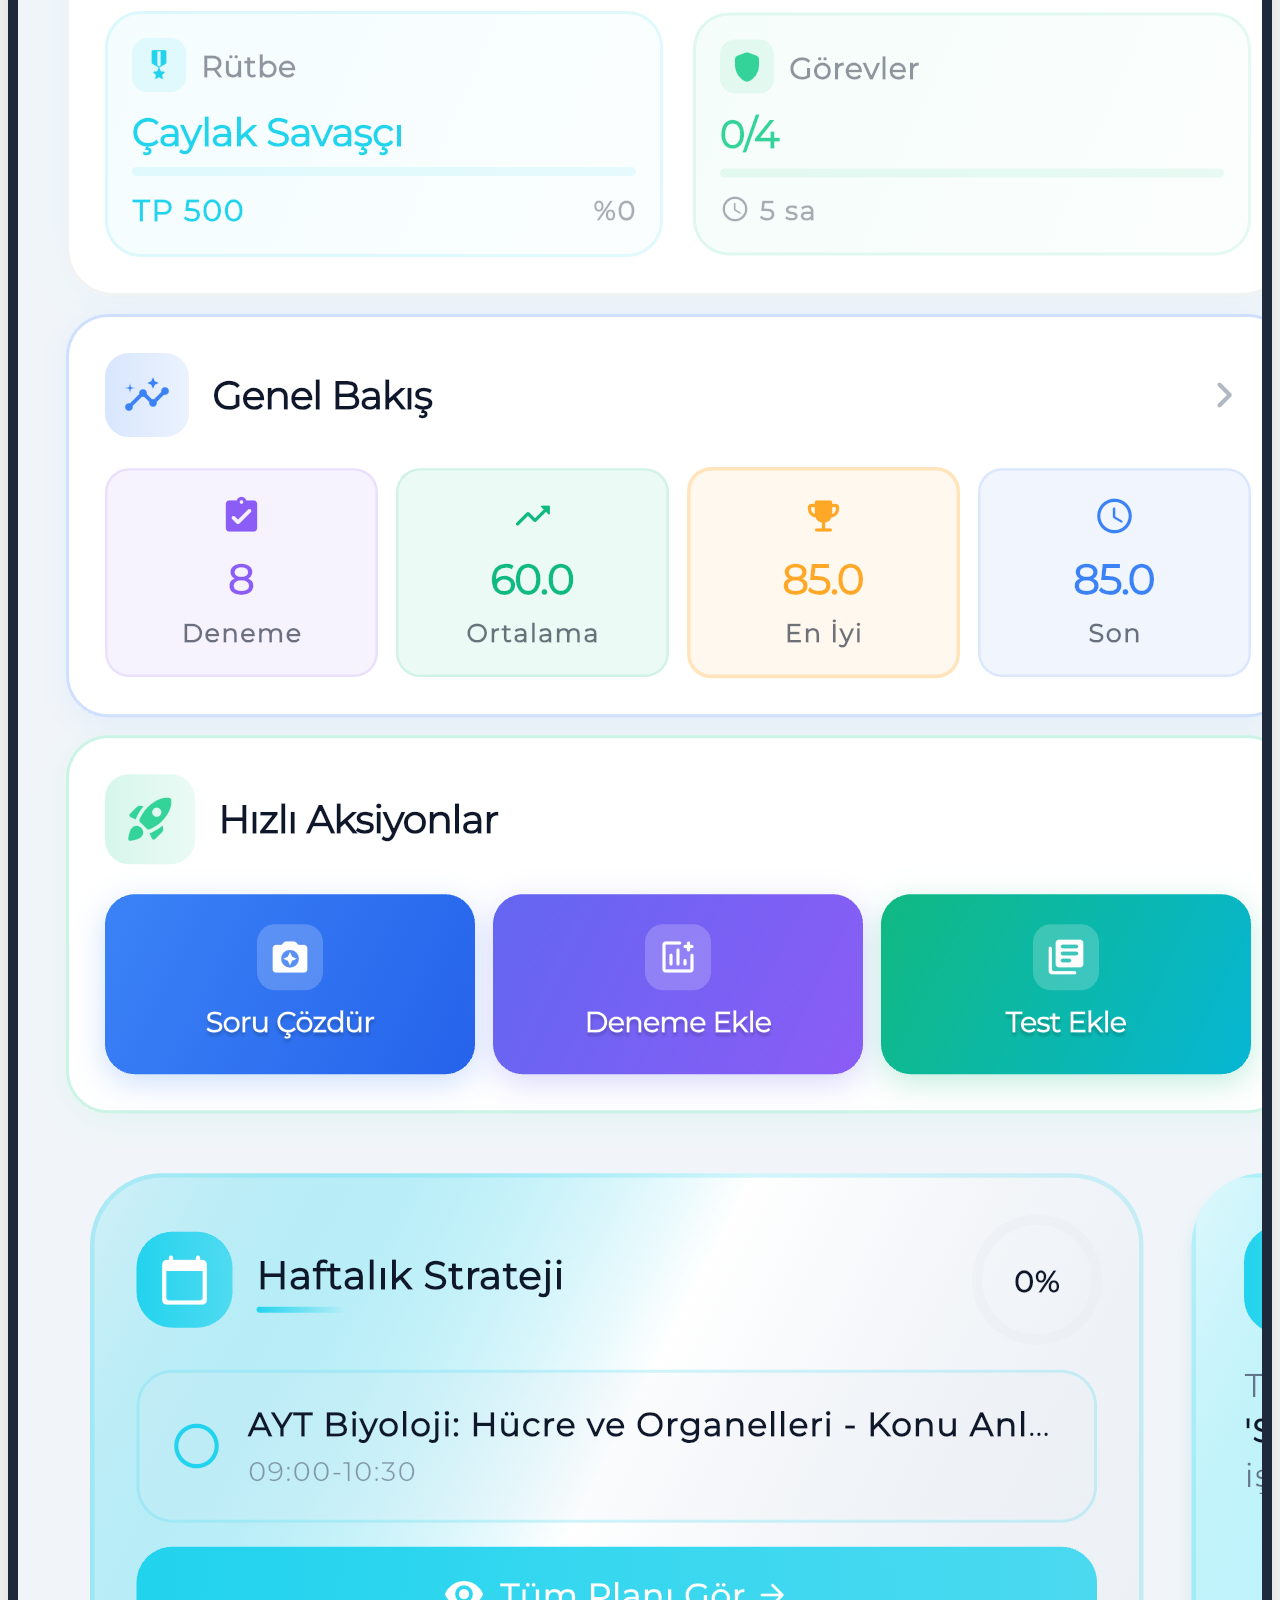
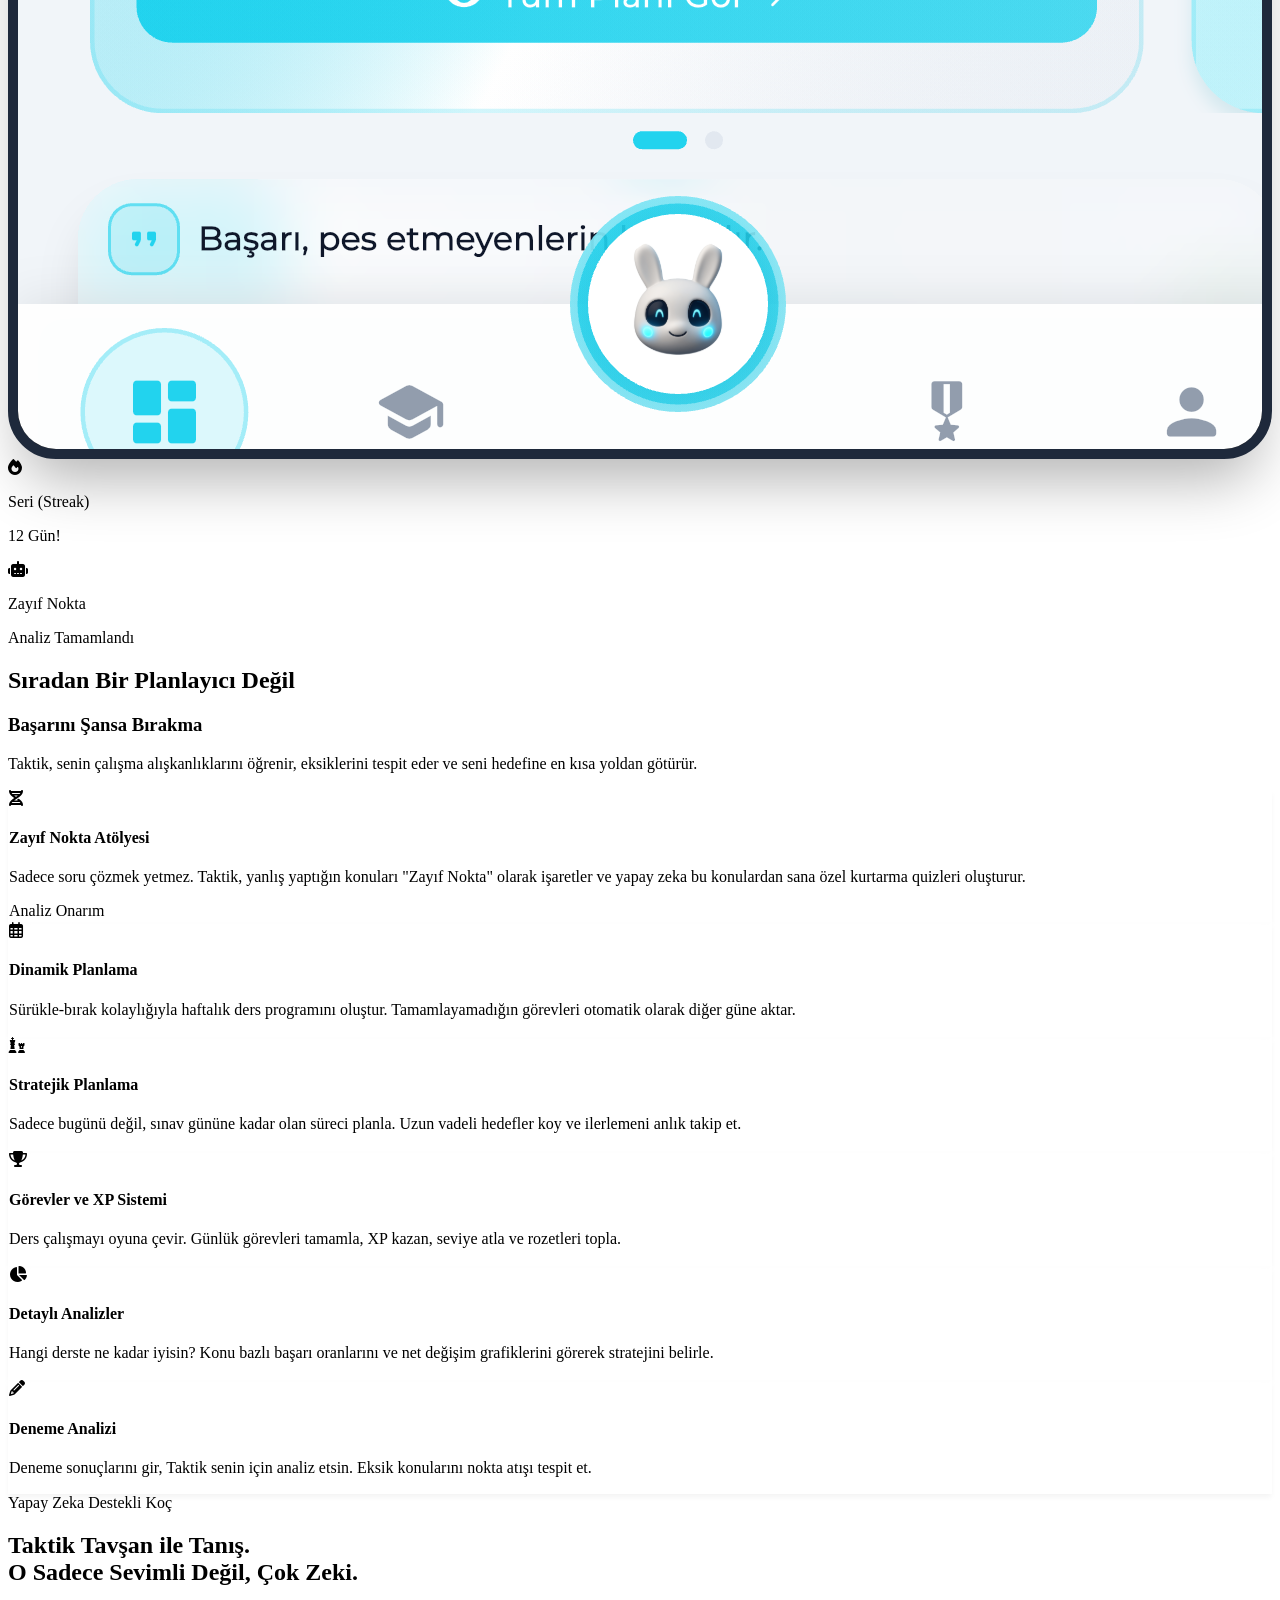
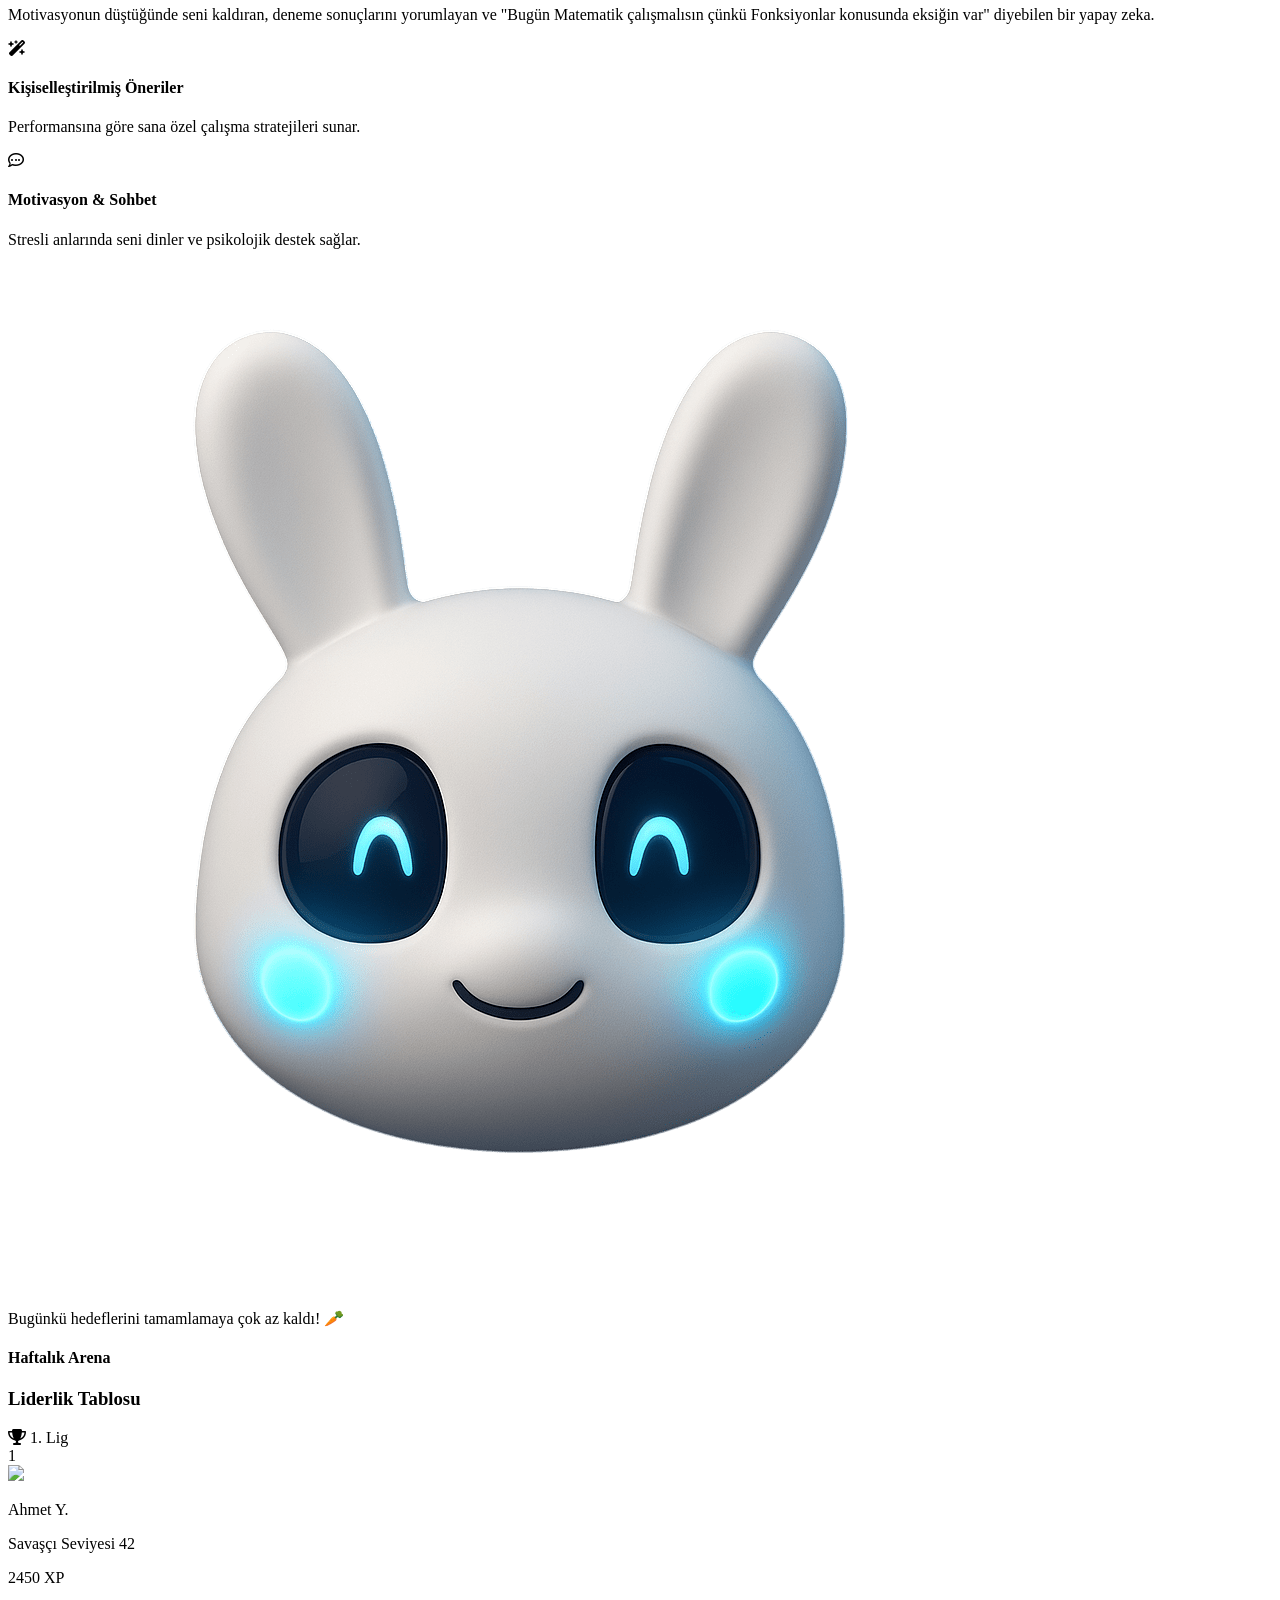
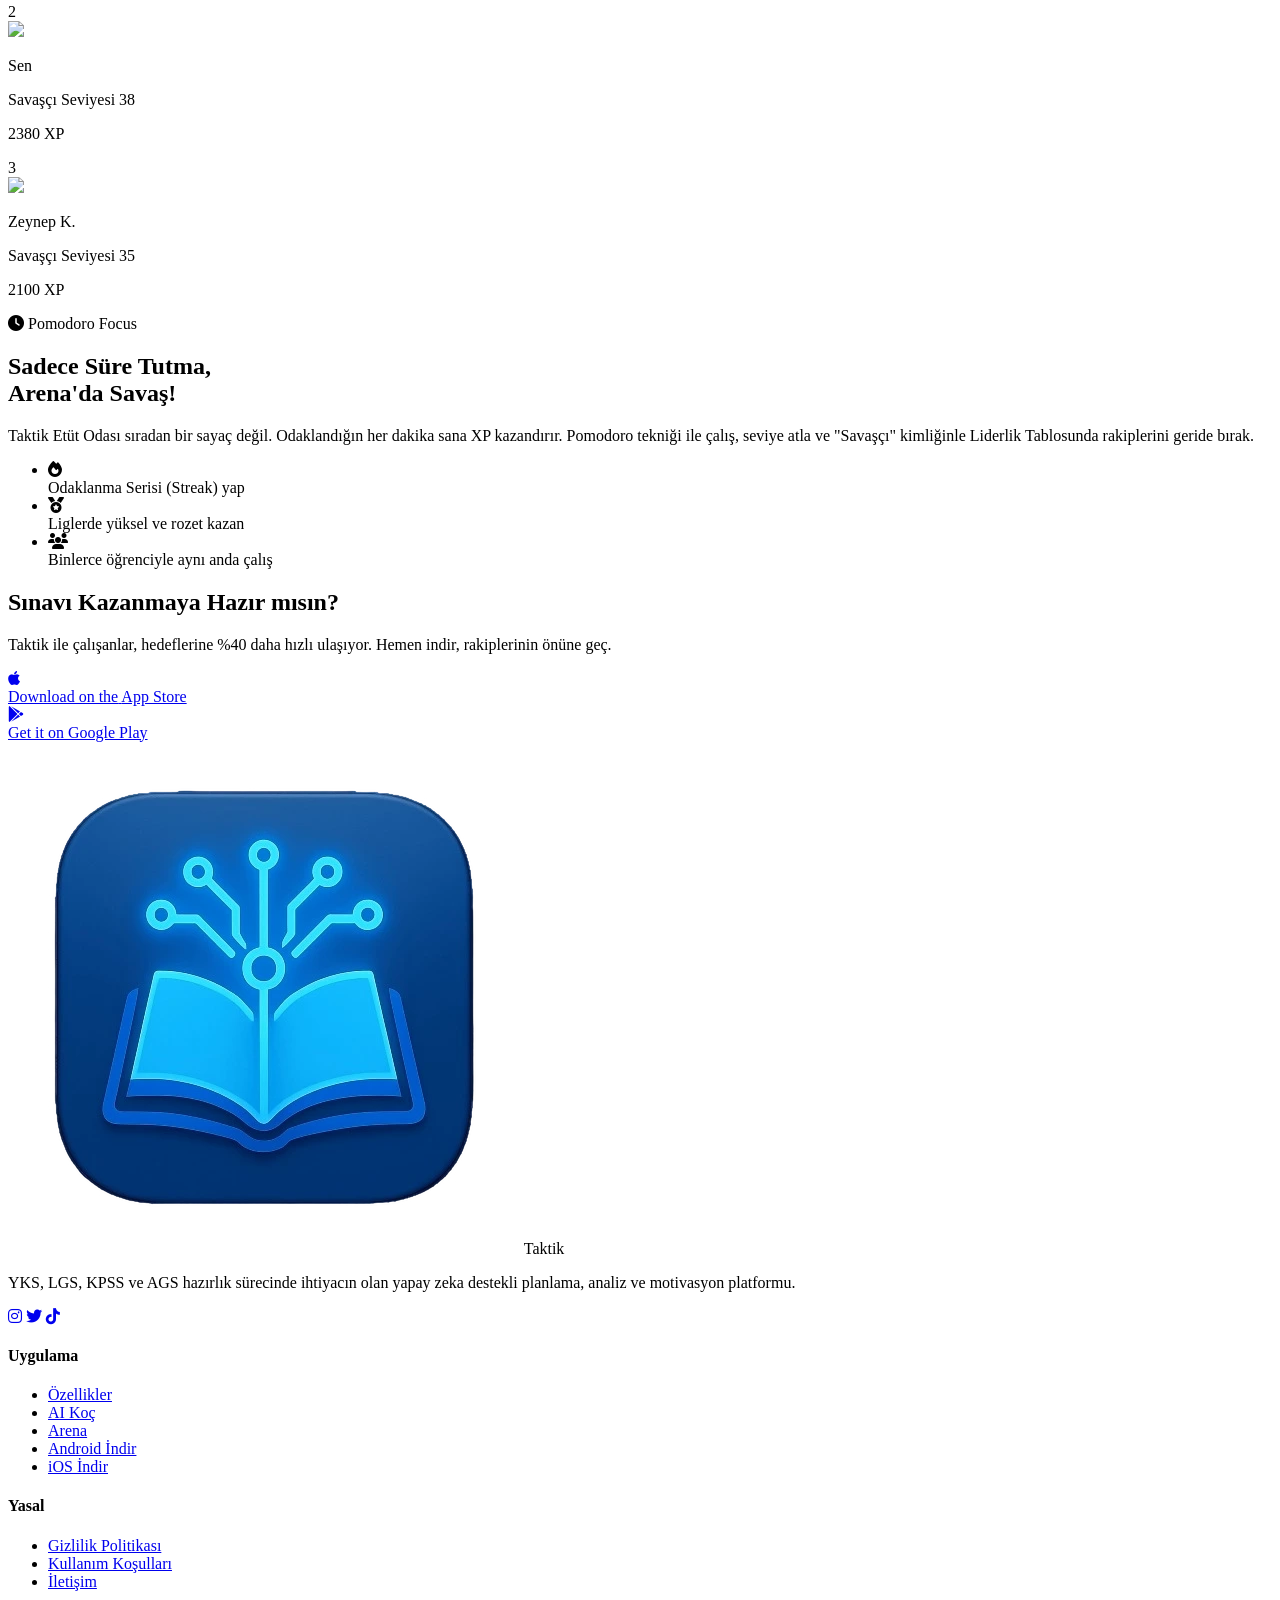
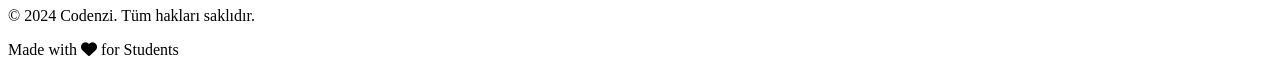
==== commit 6ba5bd77: "Update index.html" ====
--- a/index.html
+++ b/index.html
@@ -3,45 +3,49 @@
 <head>
     <meta charset="UTF-8">
     <meta name="viewport" content="width=device-width, initial-scale=1.0">
-    <title>Taktik - Sınavlara Hazırlığın En Akıllı Yolu</title>
-    <meta name="description" content="YKS, LGS, KPSS ve AGS için kişisel koçun Taktik! Haftalık plan oluştur, sorularını çözdür, etüt odasında odaklan.">
+    <title>Taktik - YKS, LGS, KPSS ve AGS İçin Yapay Zeka Koçun</title>
+    <meta name="description" content="Taktik ile haftalık planını oluştur, Taktik Tavşan ile motive ol, Zayıf Nokta Atölyesi ile eksiklerini kapat. YKS, LGS, KPSS ve AGS'nin en akıllı hazırlık uygulaması.">
     
-    <!-- Google Fonts: Modern ve Okunaklı Fontlar -->
+    <!-- Google Fonts: Plus Jakarta Sans (Modern, Teknolojik, Okunaklı) -->
     <link rel="preconnect" href="https://fonts.googleapis.com">
     <link rel="preconnect" href="https://fonts.gstatic.com" crossorigin>
-    <link href="https://fonts.googleapis.com/css2?family=Plus+Jakarta+Sans:wght@400;500;600;700;800&family=Inter:wght@400;500;600&display=swap" rel="stylesheet">
+    <link href="https://fonts.googleapis.com/css2?family=Plus+Jakarta+Sans:wght@400;500;600;700;800&display=swap" rel="stylesheet">
     
-    <!-- Tailwind CSS (CDN) -->
+    <!-- Tailwind CSS -->
     <script src="https://cdn.tailwindcss.com"></script>
     
-    <!-- Font Awesome (İkonlar için) -->
+    <!-- Font Awesome -->
     <link rel="stylesheet" href="https://cdnjs.cloudflare.com/ajax/libs/font-awesome/6.4.0/css/all.min.css">
 
-    <!-- Tailwind Config - Uygulama Renkleri -->
     <script>
         tailwind.config = {
             theme: {
                 extend: {
                     fontFamily: {
                         sans: ['"Plus Jakarta Sans"', 'sans-serif'],
-                        body: ['"Inter"', 'sans-serif'],
                     },
                     colors: {
                         brand: {
                             50: '#eff6ff',
                             100: '#dbeafe',
-                            500: '#3b82f6', // Ana Mavi Tonu
+                            500: '#3b82f6', // Ana Mavi
                             600: '#2563eb',
                             700: '#1d4ed8',
                             900: '#1e3a8a',
                         },
                         secondary: {
-                            500: '#8b5cf6', // Morumsu tonlar (Tavşan/Oyunlaştırma için)
+                            500: '#8b5cf6', // Mor (Tavşan/AI)
+                            600: '#7c3aed',
+                        },
+                        dark: {
+                            900: '#0f172a',
+                            800: '#1e293b',
                         }
                     },
                     animation: {
                         'float': 'float 6s ease-in-out infinite',
                         'pulse-slow': 'pulse 4s cubic-bezier(0.4, 0, 0.6, 1) infinite',
+                        'spin-slow': 'spin 12s linear infinite',
                     },
                     keyframes: {
                         float: {
@@ -55,69 +59,59 @@
     </script>
 
     <style>
-        /* Özel Scrollbar */
-        ::-webkit-scrollbar {
-            width: 8px;
-        }
-        ::-webkit-scrollbar-track {
-            background: #f1f1f1;
-        }
-        ::-webkit-scrollbar-thumb {
-            background: #cbd5e1;
-            border-radius: 4px;
-        }
-        ::-webkit-scrollbar-thumb:hover {
-            background: #94a3b8;
-        }
-
-        /* Glassmorphism Efektleri */
+        ::-webkit-scrollbar { width: 8px; }
+        ::-webkit-scrollbar-track { background: #f1f1f1; }
+        ::-webkit-scrollbar-thumb { background: #94a3b8; border-radius: 4px; }
+        ::-webkit-scrollbar-thumb:hover { background: #64748b; }
+
         .glass-card {
-            background: rgba(255, 255, 255, 0.7);
-            backdrop-filter: blur(10px);
-            border: 1px solid rgba(255, 255, 255, 0.5);
+            background: rgba(255, 255, 255, 0.8);
+            backdrop-filter: blur(12px);
+            border: 1px solid rgba(255, 255, 255, 0.6);
+            box-shadow: 0 4px 6px -1px rgba(0, 0, 0, 0.05);
         }
         
         .glass-nav {
-            background: rgba(255, 255, 255, 0.9);
-            backdrop-filter: blur(12px);
-            border-bottom: 1px solid rgba(0, 0, 0, 0.05);
-        }
-
-        /* Gradient Text */
+            background: rgba(255, 255, 255, 0.95);
+            backdrop-filter: blur(10px);
+            border-bottom: 1px solid rgba(226, 232, 240, 0.8);
+        }
+
         .text-gradient {
-            background: linear-gradient(135deg, #2563eb 0%, #8b5cf6 100%);
+            background: linear-gradient(135deg, #2563eb 0%, #7c3aed 100%);
             -webkit-background-clip: text;
             -webkit-text-fill-color: transparent;
         }
 
-        /* Telefon Mockup CSS */
+        /* YENİ TELEFON TASARIMI (Çentiksiz / Dynamic Island) */
         .phone-mockup {
-            border: 12px solid #1e293b;
-            border-radius: 40px;
+            border: 10px solid #1e293b; /* Koyu çerçeve */
+            border-radius: 48px;
             overflow: hidden;
             position: relative;
-            background: #fff;
-            box-shadow: 0 25px 50px -12px rgba(0, 0, 0, 0.25);
-            aspect-ratio: 9/19;
-        }
-        .phone-notch {
+            background: #000;
+            box-shadow: 0 35px 60px -15px rgba(0, 0, 0, 0.3);
+            aspect-ratio: 9/19.5;
+            z-index: 20;
+        }
+        
+        /* Dynamic Island */
+        .dynamic-island {
             position: absolute;
-            top: 0;
+            top: 12px;
             left: 50%;
             transform: translateX(-50%);
-            width: 40%;
-            height: 25px;
-            background: #1e293b;
-            border-bottom-left-radius: 12px;
-            border-bottom-right-radius: 12px;
-            z-index: 10;
-        }
-        
-        /* Reveal Animations */
+            width: 30%;
+            height: 28px;
+            background: #000;
+            border-radius: 20px;
+            z-index: 30;
+        }
+
         .reveal {
             opacity: 0;
             transform: translateY(30px);
-            transition: all 0.8s ease-out;
+            transition: all 0.8s cubic-bezier(0.5, 0, 0, 1);
         }
         .reveal.active {
             opacity: 1;
@@ -125,123 +119,162 @@
         }
     </style>
 </head>
-<body class="bg-slate-50 text-slate-800 antialiased overflow-x-hidden">
+<body class="bg-slate-50 text-slate-800 antialiased overflow-x-hidden selection:bg-brand-200 selection:text-brand-900">
 
     <!-- Navbar -->
     <nav class="fixed w-full z-50 glass-nav transition-all duration-300" id="navbar">
         <div class="max-w-7xl mx-auto px-4 sm:px-6 lg:px-8">
             <div class="flex justify-between items-center h-20">
                 <!-- Logo -->
-                <div class="flex-shrink-0 flex items-center gap-3 cursor-pointer" onclick="window.scrollTo(0,0)">
-                    <img src="taktik%20(1).webp" alt="Taktik Logo" class="w-12 h-12 rounded-xl shadow-lg shadow-brand-500/30 object-contain bg-white">
+                <div class="flex-shrink-0 flex items-center gap-3 cursor-pointer group" onclick="window.scrollTo(0,0)">
+                    <img src="taktik (1).webp" alt="Taktik Logo" class="w-11 h-11 rounded-xl shadow-lg shadow-brand-500/20 object-contain bg-white group-hover:scale-105 transition-transform">
                     <span class="font-bold text-2xl tracking-tight text-slate-900">Taktik</span>
                 </div>
 
                 <!-- Desktop Menu -->
-                <div class="hidden md:flex items-center space-x-8">
-                    <a href="#ozellikler" class="text-slate-600 hover:text-brand-600 font-medium transition-colors">Özellikler</a>
-                    <a href="#tavsan" class="text-slate-600 hover:text-brand-600 font-medium transition-colors">Taktik Tavşan</a>
-                    <a href="#etut" class="text-slate-600 hover:text-brand-600 font-medium transition-colors">Etüt Odası</a>
-                    <a href="https://play.google.com/store/apps/details?id=com.codenzi.taktik" target="_blank" class="bg-slate-900 hover:bg-slate-800 text-white px-6 py-2.5 rounded-full font-semibold transition-all shadow-lg hover:shadow-xl transform hover:-translate-y-0.5 flex items-center gap-2">
-                        <i class="fa-brands fa-google-play"></i> İndir
-                    </a>
+                <div class="hidden lg:flex items-center space-x-8">
+                    <a href="#ozellikler" class="text-sm font-semibold text-slate-600 hover:text-brand-600 transition-colors">Özellikler</a>
+                    <a href="#tavsan" class="text-sm font-semibold text-slate-600 hover:text-brand-600 transition-colors">AI Koç</a>
+                    <a href="#etut" class="text-sm font-semibold text-slate-600 hover:text-brand-600 transition-colors">Arena & Etüt</a>
+                    
+                    <div class="flex items-center gap-3 ml-4">
+                        <!-- App Store Mini Button -->
+                        <a href="https://apps.apple.com/us/app/taktik-ai-ko%C3%A7-yks-lgs-kpss/id6755930518" target="_blank" class="text-slate-400 hover:text-slate-900 transition-colors">
+                            <i class="fa-brands fa-apple text-2xl"></i>
+                        </a>
+                        <!-- Play Store Mini Button -->
+                        <a href="https://play.google.com/store/apps/details?id=com.codenzi.taktik" target="_blank" class="text-slate-400 hover:text-slate-900 transition-colors">
+                            <i class="fa-brands fa-google-play text-xl"></i>
+                        </a>
+                        <a href="#indir" class="bg-slate-900 hover:bg-brand-600 text-white px-5 py-2.5 rounded-full text-sm font-bold transition-all shadow-lg hover:shadow-brand-500/30">
+                            Uygulamayı İndir
+                        </a>
+                    </div>
                 </div>
 
                 <!-- Mobile Menu Button -->
-                <div class="md:hidden flex items-center">
-                    <button id="mobile-menu-btn" class="text-slate-600 hover:text-slate-900 focus:outline-none p-2">
+                <div class="lg:hidden flex items-center">
+                    <button id="mobile-menu-btn" class="text-slate-600 hover:text-slate-900 p-2">
                         <i class="fa-solid fa-bars text-2xl"></i>
                     </button>
                 </div>
             </div>
         </div>
 
-        <!-- Mobile Menu Panel -->
-        <div id="mobile-menu" class="hidden md:hidden absolute w-full bg-white border-b border-gray-100 shadow-xl">
+        <!-- Mobile Menu -->
+        <div id="mobile-menu" class="hidden lg:hidden absolute w-full bg-white border-b border-gray-100 shadow-xl">
             <div class="px-4 pt-2 pb-6 space-y-2">
-                <a href="#ozellikler" class="block px-3 py-3 rounded-lg text-base font-medium text-slate-600 hover:text-brand-600 hover:bg-slate-50">Özellikler</a>
-                <a href="#tavsan" class="block px-3 py-3 rounded-lg text-base font-medium text-slate-600 hover:text-brand-600 hover:bg-slate-50">Taktik Tavşan</a>
-                <a href="#etut" class="block px-3 py-3 rounded-lg text-base font-medium text-slate-600 hover:text-brand-600 hover:bg-slate-50">Etüt Odası</a>
-                <a href="https://play.google.com/store/apps/details?id=com.codenzi.taktik" class="block w-full text-center mt-4 bg-brand-600 text-white px-4 py-3 rounded-lg font-bold">Hemen İndir</a>
+                <a href="#ozellikler" class="block px-4 py-3 rounded-lg font-medium text-slate-600 hover:bg-slate-50">Özellikler</a>
+                <a href="#tavsan" class="block px-4 py-3 rounded-lg font-medium text-slate-600 hover:bg-slate-50">AI Koç</a>
+                <a href="#etut" class="block px-4 py-3 rounded-lg font-medium text-slate-600 hover:bg-slate-50">Arena & Etüt</a>
+                <div class="pt-4 flex gap-3">
+                    <a href="https://apps.apple.com/us/app/taktik-ai-ko%C3%A7-yks-lgs-kpss/id6755930518" class="flex-1 text-center bg-black text-white py-3 rounded-xl font-bold text-sm">App Store</a>
+                    <a href="https://play.google.com/store/apps/details?id=com.codenzi.taktik" class="flex-1 text-center bg-brand-600 text-white py-3 rounded-xl font-bold text-sm">Google Play</a>
+                </div>
             </div>
         </div>
     </nav>
 
     <!-- Hero Section -->
-    <section class="relative pt-32 pb-20 lg:pt-40 lg:pb-28 overflow-hidden">
-        <!-- Arkaplan Efektleri -->
-        <div class="absolute top-0 left-1/2 -translate-x-1/2 w-full h-full z-0 pointer-events-none">
-            <div class="absolute top-20 left-10 w-72 h-72 bg-brand-200 rounded-full mix-blend-multiply filter blur-3xl opacity-30 animate-pulse-slow"></div>
-            <div class="absolute top-40 right-10 w-72 h-72 bg-secondary-200 rounded-full mix-blend-multiply filter blur-3xl opacity-30 animate-pulse-slow" style="animation-delay: 2s;"></div>
+    <section class="relative pt-32 pb-20 lg:pt-44 lg:pb-32 overflow-hidden">
+        <!-- Arkaplan -->
+        <div class="absolute inset-0 z-0">
+            <div class="absolute top-[-10%] right-[-5%] w-[600px] h-[600px] bg-secondary-100 rounded-full mix-blend-multiply filter blur-[100px] opacity-40 animate-pulse-slow"></div>
+            <div class="absolute bottom-[-10%] left-[-10%] w-[600px] h-[600px] bg-brand-100 rounded-full mix-blend-multiply filter blur-[100px] opacity-40 animate-pulse-slow" style="animation-delay: 2s;"></div>
         </div>
 
         <div class="max-w-7xl mx-auto px-4 sm:px-6 lg:px-8 relative z-10">
-            <div class="grid lg:grid-cols-2 gap-12 lg:gap-8 items-center">
-                <!-- Sol Taraf: Metin -->
-                <div class="text-center lg:text-left reveal active">
-                    <div class="inline-flex items-center gap-2 px-4 py-2 rounded-full bg-brand-50 border border-brand-100 text-brand-700 text-sm font-semibold mb-6">
-                        <span class="relative flex h-2 w-2">
-                          <span class="animate-ping absolute inline-flex h-full w-full rounded-full bg-brand-400 opacity-75"></span>
-                          <span class="relative inline-flex rounded-full h-2 w-2 bg-brand-500"></span>
-                        </span>
-                        YKS, LGS, KPSS ve AGS için Hazır!
-                    </div>
-                    <h1 class="text-5xl lg:text-6xl font-extrabold text-slate-900 tracking-tight leading-[1.1] mb-6">
-                        Sınavlara Hazırlığın <br>
-                        <span class="text-gradient">En Akıllı Taktik'i</span>
+            <div class="grid lg:grid-cols-12 gap-12 items-center">
+                <!-- Sol: Hero Text -->
+                <div class="lg:col-span-7 text-center lg:text-left reveal active">
+                    <div class="inline-flex items-center gap-2 px-4 py-1.5 rounded-full bg-white border border-slate-200 shadow-sm text-slate-600 text-xs font-bold uppercase tracking-wide mb-8">
+                        <span class="w-2 h-2 rounded-full bg-green-500 animate-pulse"></span>
+                        Yapay Zeka Destekli Sınav Koçu
+                    </div>
+                    
+                    <h1 class="text-5xl lg:text-7xl font-extrabold text-slate-900 tracking-tight leading-[1.1] mb-6">
+                        Ders Çalışma <br>
+                        <span class="text-gradient">Taktik'ini Değiştir.</span>
                     </h1>
-                    <p class="text-lg text-slate-600 mb-8 leading-relaxed max-w-2xl mx-auto lg:mx-0">
-                        Kişisel çalışma programını oluştur, yapay zeka destekli <strong>Taktik Tavşan</strong> ile sorularını çöz ve canlı etüt odalarında rakiplerinle birlikte çalış. Başarını şansa bırakma.
+                    
+                    <p class="text-lg lg:text-xl text-slate-600 mb-10 leading-relaxed max-w-2xl mx-auto lg:mx-0">
+                        Klasik programlardan sıkılmadın mı? <strong>Taktik</strong>, senin zayıf noktalarını analiz eder, <strong>Zayıf Nokta Atölyesi</strong> ile eksiklerini kapatır ve seni <strong>Arena</strong>'da zirveye taşır.
                     </p>
                     
                     <div class="flex flex-col sm:flex-row gap-4 justify-center lg:justify-start">
-                        <a href="https://play.google.com/store/apps/details?id=com.codenzi.taktik" target="_blank" class="flex items-center justify-center gap-3 bg-slate-900 text-white px-8 py-4 rounded-xl hover:bg-slate-800 transition-all shadow-xl hover:shadow-2xl hover:-translate-y-1">
-                            <i class="fa-brands fa-google-play text-2xl"></i>
-                            <div class="text-left">
-                                <div class="text-xs font-medium opacity-80">Google Play'den</div>
-                                <div class="text-lg font-bold">Hemen İndir</div>
+                        <!-- App Store Button -->
+                        <a href="https://apps.apple.com/us/app/taktik-ai-ko%C3%A7-yks-lgs-kpss/id6755930518" target="_blank" class="flex items-center gap-3 bg-black text-white px-6 py-4 rounded-2xl hover:bg-slate-800 transition-all shadow-xl hover:-translate-y-1">
+                            <i class="fa-brands fa-apple text-3xl"></i>
+                            <div class="text-left leading-tight">
+                                <div class="text-[10px] font-medium opacity-80 uppercase">Download on the</div>
+                                <div class="text-lg font-bold">App Store</div>
                             </div>
                         </a>
-                        <button onclick="document.getElementById('ozellikler').scrollIntoView({behavior: 'smooth'})" class="flex items-center justify-center gap-2 bg-white text-slate-700 px-8 py-4 rounded-xl border border-slate-200 hover:bg-slate-50 transition-all font-semibold shadow-sm">
-                            Keşfet
-                            <i class="fa-solid fa-arrow-right"></i>
-                        </button>
-                    </div>
-
-                    <div class="mt-10 flex items-center justify-center lg:justify-start gap-4 text-sm text-slate-500 font-medium">
-                        <div class="flex -space-x-2">
-                            <img class="w-8 h-8 rounded-full border-2 border-white" src="https://i.pravatar.cc/100?img=1" alt="Student">
-                            <img class="w-8 h-8 rounded-full border-2 border-white" src="https://i.pravatar.cc/100?img=2" alt="Student">
-                            <img class="w-8 h-8 rounded-full border-2 border-white" src="https://i.pravatar.cc/100?img=3" alt="Student">
-                        </div>
-                        <p>10.000+ Öğrenci kullanıyor</p>
-                    </div>
-                </div>
-
-                <!-- Sağ Taraf: Uygulama Görseli -->
-                <div class="relative lg:h-[600px] flex justify-center items-center reveal" style="transition-delay: 200ms;">
-                    <!-- Dekoratif Daire -->
-                    <div class="absolute w-[500px] h-[500px] bg-gradient-to-tr from-brand-100 to-secondary-100 rounded-full opacity-50 blur-3xl animate-pulse-slow"></div>
-                    
-                    <!-- Phone Mockup -->
-                    <div class="phone-mockup w-[280px] sm:w-[320px] shadow-2xl animate-float z-20 bg-gray-900">
-                        <div class="phone-notch"></div>
-                        <!-- Screen Content -->
-                        <div class="w-full h-full bg-slate-800 relative overflow-hidden flex flex-col">
+                        <!-- Play Store Button -->
+                        <a href="https://play.google.com/store/apps/details?id=com.codenzi.taktik" target="_blank" class="flex items-center gap-3 bg-white text-slate-900 border border-slate-200 px-6 py-4 rounded-2xl hover:bg-slate-50 transition-all shadow-lg hover:-translate-y-1">
+                            <i class="fa-brands fa-google-play text-3xl text-brand-600"></i>
+                            <div class="text-left leading-tight">
+                                <div class="text-[10px] font-medium text-slate-500 uppercase">Get it on</div>
+                                <div class="text-lg font-bold">Google Play</div>
+                            </div>
+                        </a>
+                    </div>
+
+                    <div class="mt-10 flex items-center justify-center lg:justify-start gap-6 text-slate-500 text-sm font-medium">
+                        <div class="flex items-center gap-2">
+                            <i class="fa-solid fa-check-circle text-green-500"></i> YKS
+                        </div>
+                        <div class="flex items-center gap-2">
+                            <i class="fa-solid fa-check-circle text-green-500"></i> LGS
+                        </div>
+                        <div class="flex items-center gap-2">
+                            <i class="fa-solid fa-check-circle text-green-500"></i> KPSS
+                        </div>
+                        <div class="flex items-center gap-2">
+                            <i class="fa-solid fa-check-circle text-green-500"></i> AGS
+                        </div>
+                    </div>
+                </div>
+
+                <!-- Sağ: Phone Mockup -->
+                <div class="lg:col-span-5 relative flex justify-center items-center reveal" style="transition-delay: 200ms;">
+                    <!-- Blob Arkası -->
+                    <div class="absolute w-[120%] h-[120%] bg-gradient-to-tr from-brand-200 to-secondary-200 rounded-full opacity-60 blur-3xl animate-spin-slow" style="z-index: 0;"></div>
+                    
+                    <div class="phone-mockup w-[300px] sm:w-[340px]">
+                        <div class="dynamic-island"></div>
+                        <!-- İçerik -->
+                        <div class="w-full h-full bg-slate-900 relative">
                             <!-- Ekran Görüntüsü -->
-                            <img src="ss.png" alt="Taktik Uygulama Ekran Görüntüsü" class="w-full h-full object-cover">
-                        </div>
-                    </div>
-                    
-                    <!-- Floating Badge -->
-                    <div class="absolute bottom-20 -right-4 bg-white p-4 rounded-2xl shadow-xl z-30 animate-bounce hidden md:block">
+                            <img src="ss.png" alt="Taktik Uygulama Arayüzü" class="w-full h-full object-cover">
+                            
+                            <!-- Overlay Gradient (Alt Tarafın okunurluğu için) -->
+                            <div class="absolute bottom-0 w-full h-32 bg-gradient-to-t from-slate-900/80 to-transparent"></div>
+                        </div>
+                    </div>
+
+                    <!-- Floating Feature Card 1 -->
+                    <div class="absolute top-20 -right-4 lg:-right-12 bg-white/90 backdrop-blur p-4 rounded-2xl shadow-xl z-30 animate-float hidden sm:block border border-white/50">
                         <div class="flex items-center gap-3">
-                            <div class="bg-green-100 p-2 rounded-lg text-green-600">
-                                <i class="fa-solid fa-check-circle text-xl"></i>
+                            <div class="w-10 h-10 rounded-full bg-orange-100 flex items-center justify-center text-orange-600">
+                                <i class="fa-solid fa-fire text-lg"></i>
                             </div>
                             <div>
-                                <p class="text-xs text-slate-500 font-bold">Günlük Hedef</p>
-                                <p class="text-sm font-bold text-slate-800">Tamamlandı!</p>
+                                <p class="text-xs font-bold text-slate-400 uppercase">Seri (Streak)</p>
+                                <p class="text-base font-bold text-slate-800">12 Gün!</p>
+                            </div>
+                        </div>
+                    </div>
+
+                    <!-- Floating Feature Card 2 -->
+                    <div class="absolute bottom-32 -left-4 lg:-left-12 bg-white/90 backdrop-blur p-4 rounded-2xl shadow-xl z-30 animate-float hidden sm:block border border-white/50" style="animation-delay: 2s;">
+                        <div class="flex items-center gap-3">
+                            <div class="w-10 h-10 rounded-full bg-secondary-100 flex items-center justify-center text-secondary-600">
+                                <i class="fa-solid fa-robot text-lg"></i>
+                            </div>
+                            <div>
+                                <p class="text-xs font-bold text-slate-400 uppercase">Zayıf Nokta</p>
+                                <p class="text-base font-bold text-slate-800">Analiz Tamamlandı</p>
                             </div>
                         </div>
                     </div>
@@ -250,251 +283,333 @@
         </div>
     </section>
 
-    <!-- Logo Cloud (Sınavlar) -->
-    <div class="py-10 bg-white border-y border-slate-100">
-        <div class="max-w-7xl mx-auto px-4 text-center">
-            <p class="text-sm font-semibold text-slate-400 uppercase tracking-widest mb-6">Tüm Sınav Türleri İle Tam Uyumlu</p>
-            <div class="flex flex-wrap justify-center gap-8 md:gap-16 opacity-70 grayscale hover:grayscale-0 transition-all duration-500">
-                <span class="text-2xl font-bold text-slate-800 flex items-center gap-2"><i class="fa-solid fa-pen-nib text-brand-500"></i> YKS</span>
-                <span class="text-2xl font-bold text-slate-800 flex items-center gap-2"><i class="fa-solid fa-graduation-cap text-brand-500"></i> LGS</span>
-                <span class="text-2xl font-bold text-slate-800 flex items-center gap-2"><i class="fa-solid fa-briefcase text-brand-500"></i> KPSS</span>
-                <span class="text-2xl font-bold text-slate-800 flex items-center gap-2"><i class="fa-solid fa-scale-balanced text-brand-500"></i> AGS</span>
-            </div>
-        </div>
-    </div>
-
-    <!-- Features Section -->
-    <section id="ozellikler" class="py-24 relative">
+    <!-- Features Grid -->
+    <section id="ozellikler" class="py-24 bg-white relative">
         <div class="max-w-7xl mx-auto px-4 sm:px-6 lg:px-8">
-            <div class="text-center max-w-3xl mx-auto mb-16 reveal">
-                <h2 class="text-brand-600 font-bold tracking-wide uppercase text-sm mb-3">Neden Taktik?</h2>
-                <h3 class="text-3xl md:text-4xl font-bold text-slate-900 mb-4">Sadece Ders Çalışma, Taktik Yap!</h3>
-                <p class="text-slate-600 text-lg">Sıradan planlayıcılardan sıkılmadın mı? Taktik, seni analiz eder, motive eder ve başarıya giden en kısa yolu çizer.</p>
-            </div>
-
-            <div class="grid md:grid-cols-3 gap-8">
-                <!-- Feature 1: Haftalık Plan -->
-                <div class="glass-card p-8 rounded-3xl hover:shadow-xl transition-all duration-300 group reveal">
-                    <div class="w-14 h-14 bg-blue-100 rounded-2xl flex items-center justify-center mb-6 group-hover:bg-blue-600 transition-colors">
-                        <i class="fa-regular fa-calendar-check text-2xl text-blue-600 group-hover:text-white transition-colors"></i>
-                    </div>
-                    <h4 class="text-xl font-bold text-slate-900 mb-3">Akıllı Haftalık Plan</h4>
-                    <p class="text-slate-600 leading-relaxed">Ders programını sürükle-bırak kolaylığıyla oluştur. Hangi gün ne çalışacağını bil, karmaşadan kurtul.</p>
-                </div>
-
-                <!-- Feature 2: Soru Çözücü -->
-                <div class="glass-card p-8 rounded-3xl hover:shadow-xl transition-all duration-300 group reveal" style="transition-delay: 100ms;">
-                    <div class="w-14 h-14 bg-orange-100 rounded-2xl flex items-center justify-center mb-6 group-hover:bg-orange-600 transition-colors">
-                        <i class="fa-solid fa-camera text-2xl text-orange-600 group-hover:text-white transition-colors"></i>
-                    </div>
-                    <h4 class="text-xl font-bold text-slate-900 mb-3">Soru Çözücü</h4>
-                    <p class="text-slate-600 leading-relaxed">Yapamadığın sorunun fotoğrafını çek, anında çözümüne ulaş. Takıldığın yerde vakit kaybetme.</p>
-                </div>
-
-                <!-- Feature 3: İstatistikler -->
-                <div class="glass-card p-8 rounded-3xl hover:shadow-xl transition-all duration-300 group reveal" style="transition-delay: 200ms;">
-                    <div class="w-14 h-14 bg-green-100 rounded-2xl flex items-center justify-center mb-6 group-hover:bg-green-600 transition-colors">
-                        <i class="fa-solid fa-chart-line text-2xl text-green-600 group-hover:text-white transition-colors"></i>
-                    </div>
-                    <h4 class="text-xl font-bold text-slate-900 mb-3">Gelişmiş Analizler</h4>
-                    <p class="text-slate-600 leading-relaxed">Netlerin, çalışma sürelerin ve konu eksiklerin grafiklerle karşında. İlerlemeni anlık takip et.</p>
+            <div class="text-center max-w-3xl mx-auto mb-20 reveal">
+                <h2 class="text-brand-600 font-bold tracking-wide uppercase text-sm mb-3">Sıradan Bir Planlayıcı Değil</h2>
+                <h3 class="text-4xl font-extrabold text-slate-900 mb-4">Başarını Şansa Bırakma</h3>
+                <p class="text-slate-600 text-lg">Taktik, senin çalışma alışkanlıklarını öğrenir, eksiklerini tespit eder ve seni hedefine en kısa yoldan götürür.</p>
+            </div>
+
+            <div class="grid md:grid-cols-2 lg:grid-cols-3 gap-8">
+                <!-- Feature 1: Zayıf Nokta Atölyesi (Highlight Feature) -->
+                <div class="col-span-1 md:col-span-2 lg:col-span-1 glass-card bg-gradient-to-br from-brand-50 to-white p-8 rounded-3xl border-brand-100 hover:shadow-xl transition-all duration-300 reveal">
+                    <div class="w-14 h-14 bg-brand-600 rounded-2xl flex items-center justify-center mb-6 text-white shadow-lg shadow-brand-500/30">
+                        <i class="fa-solid fa-dna text-2xl"></i>
+                    </div>
+                    <h4 class="text-xl font-bold text-slate-900 mb-3">Zayıf Nokta Atölyesi</h4>
+                    <p class="text-slate-600 leading-relaxed mb-4">
+                        Sadece soru çözmek yetmez. Taktik, yanlış yaptığın konuları "Zayıf Nokta" olarak işaretler ve yapay zeka bu konulardan sana özel <span class="font-semibold text-brand-600">kurtarma quizleri</span> oluşturur.
+                    </p>
+                    <div class="flex gap-2 text-xs font-bold text-slate-400 uppercase">
+                        <span class="bg-white px-2 py-1 rounded border">Analiz</span>
+                        <span class="bg-white px-2 py-1 rounded border">Onarım</span>
+                    </div>
+                </div>
+
+                <!-- Feature 2: Haftalık Plan -->
+                <div class="glass-card p-8 rounded-3xl hover:shadow-xl transition-all duration-300 reveal" style="transition-delay: 100ms;">
+                    <div class="w-14 h-14 bg-orange-100 rounded-2xl flex items-center justify-center mb-6 text-orange-600">
+                        <i class="fa-regular fa-calendar-days text-2xl"></i>
+                    </div>
+                    <h4 class="text-xl font-bold text-slate-900 mb-3">Dinamik Planlama</h4>
+                    <p class="text-slate-600 leading-relaxed">
+                        Sürükle-bırak kolaylığıyla haftalık ders programını oluştur. Tamamlayamadığın görevleri otomatik olarak diğer güne aktar.
+                    </p>
+                </div>
+
+                <!-- Feature 3: Stratejik Planlama -->
+                <div class="glass-card p-8 rounded-3xl hover:shadow-xl transition-all duration-300 reveal" style="transition-delay: 200ms;">
+                    <div class="w-14 h-14 bg-purple-100 rounded-2xl flex items-center justify-center mb-6 text-purple-600">
+                        <i class="fa-solid fa-chess text-2xl"></i>
+                    </div>
+                    <h4 class="text-xl font-bold text-slate-900 mb-3">Stratejik Planlama</h4>
+                    <p class="text-slate-600 leading-relaxed">
+                        Sadece bugünü değil, sınav gününe kadar olan süreci planla. Uzun vadeli hedefler koy ve ilerlemeni anlık takip et.
+                    </p>
+                </div>
+
+                <!-- Feature 4: Oyunlaştırma (Quests) -->
+                <div class="glass-card p-8 rounded-3xl hover:shadow-xl transition-all duration-300 reveal">
+                    <div class="w-14 h-14 bg-yellow-100 rounded-2xl flex items-center justify-center mb-6 text-yellow-600">
+                        <i class="fa-solid fa-trophy text-2xl"></i>
+                    </div>
+                    <h4 class="text-xl font-bold text-slate-900 mb-3">Görevler ve XP Sistemi</h4>
+                    <p class="text-slate-600 leading-relaxed">
+                        Ders çalışmayı oyuna çevir. Günlük görevleri tamamla, XP kazan, seviye atla ve rozetleri topla.
+                    </p>
+                </div>
+
+                <!-- Feature 5: İstatistikler -->
+                <div class="glass-card p-8 rounded-3xl hover:shadow-xl transition-all duration-300 reveal" style="transition-delay: 100ms;">
+                    <div class="w-14 h-14 bg-green-100 rounded-2xl flex items-center justify-center mb-6 text-green-600">
+                        <i class="fa-solid fa-chart-pie text-2xl"></i>
+                    </div>
+                    <h4 class="text-xl font-bold text-slate-900 mb-3">Detaylı Analizler</h4>
+                    <p class="text-slate-600 leading-relaxed">
+                        Hangi derste ne kadar iyisin? Konu bazlı başarı oranlarını ve net değişim grafiklerini görerek stratejini belirle.
+                    </p>
+                </div>
+
+                <!-- Feature 6: Deneme Takibi -->
+                <div class="glass-card p-8 rounded-3xl hover:shadow-xl transition-all duration-300 reveal" style="transition-delay: 200ms;">
+                    <div class="w-14 h-14 bg-red-100 rounded-2xl flex items-center justify-center mb-6 text-red-600">
+                        <i class="fa-solid fa-pencil text-2xl"></i>
+                    </div>
+                    <h4 class="text-xl font-bold text-slate-900 mb-3">Deneme Analizi</h4>
+                    <p class="text-slate-600 leading-relaxed">
+                        Deneme sonuçlarını gir, Taktik senin için analiz etsin. Eksik konularını nokta atışı tespit et.
+                    </p>
                 </div>
             </div>
         </div>
     </section>
 
-    <!-- Taktik Tavşan Section (Mascot Highlight) -->
-    <section id="tavsan" class="py-24 bg-gradient-to-br from-indigo-900 to-slate-900 text-white overflow-hidden relative">
-        <!-- Background Patterns -->
-        <div class="absolute inset-0 opacity-10" style="background-image: radial-gradient(#ffffff 1px, transparent 1px); background-size: 30px 30px;"></div>
+    <!-- Taktik Tavşan & AI Section -->
+    <section id="tavsan" class="py-24 bg-slate-900 relative overflow-hidden">
+        <!-- Arkaplan Efekti -->
+        <div class="absolute inset-0 opacity-20" style="background-image: url('data:image/svg+xml,%3Csvg width=\'60\' height=\'60\' viewBox=\'0 0 60 60\' xmlns=\'http://www.w3.org/2000/svg\'%3E%3Cg fill=\'none\' fill-rule=\'evenodd\'%3E%3Cg fill=\'%239C92AC\' fill-opacity=\'0.2\'%3E%3Cpath d=\'M36 34v-4h-2v4h-4v2h4v4h2v-4h4v-2h-4zm0-30V0h-2v4h-4v2h4v4h2V6h4V4h-4zM6 34v-4H4v4H0v2h4v4h2v-4h4v-2H6zM6 4V0H4v4H0v2h4v4h2V6h4V4H6z\'/%3E%3C/g%3E%3C/g%3E%3C/svg%3E');"></div>
         
         <div class="max-w-7xl mx-auto px-4 sm:px-6 lg:px-8 relative z-10">
-            <div class="flex flex-col md:flex-row items-center justify-between gap-12">
+            <div class="flex flex-col lg:flex-row items-center justify-between gap-16">
                 
-                <div class="md:w-1/2 reveal">
-                    <h2 class="text-4xl md:text-5xl font-bold mb-6">Tanışın: <span class="text-indigo-400">Taktik Tavşan</span></h2>
-                    <p class="text-xl text-slate-300 mb-8 leading-relaxed">
-                        O sadece bir maskot değil, senin en büyük destekçin. Motivasyonun düştüğünde seni kaldırır, hedeflerini hatırlatır ve sana özel stratejiler sunar.
-                    </p>
+                <div class="lg:w-1/2 order-2 lg:order-1 reveal">
+                    <div class="inline-block bg-secondary-900/50 border border-secondary-700 text-secondary-300 px-4 py-1.5 rounded-full text-xs font-bold mb-6">
+                        Yapay Zeka Destekli Koç
+                    </div>
+                    <h2 class="text-4xl lg:text-5xl font-bold text-white mb-6">
+                        <span class="text-secondary-400">Taktik Tavşan</span> ile Tanış.
+                        <br>O Sadece Sevimli Değil, <span class="text-white">Çok Zeki.</span>
+                    </h2>
+                    <p class="text-lg text-slate-400 mb-8 leading-relaxed">
+                        Motivasyonun düştüğünde seni kaldıran, deneme sonuçlarını yorumlayan ve "Bugün Matematik çalışmalısın çünkü Fonksiyonlar konusunda eksiğin var" diyebilen bir yapay zeka.
+                    </p>
+                    
+                    <div class="space-y-6">
+                        <div class="flex items-start gap-4">
+                            <div class="w-12 h-12 rounded-xl bg-secondary-500/10 flex items-center justify-center text-secondary-400 shrink-0">
+                                <i class="fa-solid fa-wand-magic-sparkles text-xl"></i>
+                            </div>
+                            <div>
+                                <h4 class="text-white font-bold text-lg">Kişiselleştirilmiş Öneriler</h4>
+                                <p class="text-slate-400 text-sm">Performansına göre sana özel çalışma stratejileri sunar.</p>
+                            </div>
+                        </div>
+                        <div class="flex items-start gap-4">
+                            <div class="w-12 h-12 rounded-xl bg-secondary-500/10 flex items-center justify-center text-secondary-400 shrink-0">
+                                <i class="fa-regular fa-comment-dots text-xl"></i>
+                            </div>
+                            <div>
+                                <h4 class="text-white font-bold text-lg">Motivasyon & Sohbet</h4>
+                                <p class="text-slate-400 text-sm">Stresli anlarında seni dinler ve psikolojik destek sağlar.</p>
+                            </div>
+                        </div>
+                    </div>
+                </div>
+
+                <div class="lg:w-1/2 order-1 lg:order-2 flex justify-center relative reveal" style="transition-delay: 200ms;">
+                    <!-- Glow Efekti -->
+                    <div class="absolute w-96 h-96 bg-secondary-600 rounded-full blur-[120px] opacity-40"></div>
+                    
+                    <!-- Tavşan Görseli -->
+                    <img src="bunnyy.png" alt="Taktik Tavşan AI" class="relative z-10 w-64 lg:w-96 drop-shadow-2xl animate-float object-contain">
+                    
+                    <!-- Chat Bubble Animasyonu -->
+                    <div class="absolute -top-4 right-0 lg:right-12 bg-white text-slate-900 p-4 rounded-2xl rounded-bl-none shadow-xl animate-bounce z-20 max-w-[200px]">
+                        <p class="text-sm font-bold">Bugünkü hedeflerini tamamlamaya çok az kaldı! 🥕</p>
+                    </div>
+                </div>
+            </div>
+        </div>
+    </section>
+
+    <!-- Arena & Pomodoro (The Real "Etüt Odası") -->
+    <section id="etut" class="py-24 bg-white relative overflow-hidden">
+        <!-- Dekoratif -->
+        <div class="absolute -right-40 top-20 w-96 h-96 bg-slate-100 rounded-full mix-blend-multiply filter blur-3xl opacity-70"></div>
+
+        <div class="max-w-7xl mx-auto px-4 sm:px-6 lg:px-8 relative z-10">
+            <div class="grid lg:grid-cols-2 gap-16 items-center">
+                <div class="reveal">
+                    <!-- Arena Card Mockup -->
+                    <div class="bg-gradient-to-br from-slate-900 to-slate-800 rounded-3xl p-6 text-white shadow-2xl relative overflow-hidden transform hover:scale-[1.02] transition-transform">
+                        <!-- Background Pattern -->
+                        <div class="absolute inset-0 opacity-10 bg-[url('https://www.transparenttextures.com/patterns/carbon-fibre.png')]"></div>
+                        
+                        <div class="relative z-10">
+                            <div class="flex justify-between items-center mb-6">
+                                <div>
+                                    <h4 class="text-sm text-slate-400 font-bold uppercase tracking-wider">Haftalık Arena</h4>
+                                    <h3 class="text-2xl font-bold text-white">Liderlik Tablosu</h3>
+                                </div>
+                                <div class="bg-yellow-500/20 text-yellow-400 px-3 py-1 rounded-full text-xs font-bold border border-yellow-500/50">
+                                    <i class="fa-solid fa-trophy mr-1"></i> 1. Lig
+                                </div>
+                            </div>
+
+                            <!-- List -->
+                            <div class="space-y-3">
+                                <div class="flex items-center gap-3 bg-white/10 p-3 rounded-xl border border-white/5">
+                                    <div class="w-8 h-8 rounded-full bg-yellow-500 flex items-center justify-center font-bold text-slate-900">1</div>
+                                    <div class="w-8 h-8 rounded-full bg-slate-700 overflow-hidden">
+                                        <img src="https://i.pravatar.cc/100?img=12" class="w-full h-full">
+                                    </div>
+                                    <div class="flex-1">
+                                        <p class="font-bold text-sm">Ahmet Y.</p>
+                                        <p class="text-xs text-slate-400">Savaşçı Seviyesi 42</p>
+                                    </div>
+                                    <div class="text-right">
+                                        <p class="font-bold text-brand-400">2450 XP</p>
+                                    </div>
+                                </div>
+                                <div class="flex items-center gap-3 bg-brand-600 p-3 rounded-xl border border-brand-400 transform scale-105 shadow-lg">
+                                    <div class="w-8 h-8 rounded-full bg-white flex items-center justify-center font-bold text-brand-600">2</div>
+                                    <div class="w-8 h-8 rounded-full bg-slate-700 overflow-hidden border-2 border-white">
+                                        <img src="https://i.pravatar.cc/100?img=33" class="w-full h-full">
+                                    </div>
+                                    <div class="flex-1">
+                                        <p class="font-bold text-sm">Sen</p>
+                                        <p class="text-xs text-brand-200">Savaşçı Seviyesi 38</p>
+                                    </div>
+                                    <div class="text-right">
+                                        <p class="font-bold text-white">2380 XP</p>
+                                    </div>
+                                </div>
+                                <div class="flex items-center gap-3 bg-white/5 p-3 rounded-xl border border-white/5 opacity-70">
+                                    <div class="w-8 h-8 rounded-full bg-slate-700 flex items-center justify-center font-bold text-slate-400">3</div>
+                                    <div class="w-8 h-8 rounded-full bg-slate-700 overflow-hidden">
+                                        <img src="https://i.pravatar.cc/100?img=5" class="w-full h-full">
+                                    </div>
+                                    <div class="flex-1">
+                                        <p class="font-bold text-sm">Zeynep K.</p>
+                                        <p class="text-xs text-slate-400">Savaşçı Seviyesi 35</p>
+                                    </div>
+                                    <div class="text-right">
+                                        <p class="font-bold text-slate-400">2100 XP</p>
+                                    </div>
+                                </div>
+                            </div>
+                        </div>
+                    </div>
+                </div>
+
+                <div class="reveal">
+                    <div class="inline-flex items-center gap-2 px-4 py-1.5 rounded-full bg-red-50 text-red-600 text-xs font-bold uppercase mb-6">
+                        <i class="fa-solid fa-clock"></i> Pomodoro Focus
+                    </div>
+                    <h2 class="text-4xl font-extrabold text-slate-900 mb-6">
+                        Sadece Süre Tutma, <br>
+                        <span class="text-brand-600">Arena'da Savaş!</span>
+                    </h2>
+                    <p class="text-lg text-slate-600 mb-8 leading-relaxed">
+                        Taktik Etüt Odası sıradan bir sayaç değil. Odaklandığın her dakika sana XP kazandırır. Pomodoro tekniği ile çalış, seviye atla ve "Savaşçı" kimliğinle Liderlik Tablosunda rakiplerini geride bırak.
+                    </p>
+                    
                     <ul class="space-y-4">
                         <li class="flex items-center gap-4">
-                            <div class="w-8 h-8 rounded-full bg-indigo-500 flex items-center justify-center"><i class="fa-solid fa-bolt text-sm"></i></div>
-                            <span>Günlük motivasyon bildirimleri</span>
+                            <div class="w-10 h-10 rounded-full bg-slate-100 flex items-center justify-center text-slate-700">
+                                <i class="fa-solid fa-fire"></i>
+                            </div>
+                            <span class="font-medium text-slate-700">Odaklanma Serisi (Streak) yap</span>
                         </li>
                         <li class="flex items-center gap-4">
-                            <div class="w-8 h-8 rounded-full bg-indigo-500 flex items-center justify-center"><i class="fa-solid fa-brain text-sm"></i></div>
-                            <span>Kişiye özel çalışma tavsiyeleri</span>
+                            <div class="w-10 h-10 rounded-full bg-slate-100 flex items-center justify-center text-slate-700">
+                                <i class="fa-solid fa-medal"></i>
+                            </div>
+                            <span class="font-medium text-slate-700">Liglerde yüksel ve rozet kazan</span>
                         </li>
                         <li class="flex items-center gap-4">
-                            <div class="w-8 h-8 rounded-full bg-indigo-500 flex items-center justify-center"><i class="fa-solid fa-gift text-sm"></i></div>
-                            <span>Başarılarına göre sürpriz ödüller</span>
+                            <div class="w-10 h-10 rounded-full bg-slate-100 flex items-center justify-center text-slate-700">
+                                <i class="fa-solid fa-users"></i>
+                            </div>
+                            <span class="font-medium text-slate-700">Binlerce öğrenciyle aynı anda çalış</span>
                         </li>
                     </ul>
                 </div>
-
-                <div class="md:w-1/2 flex justify-center relative reveal" style="transition-delay: 200ms;">
-                    <div class="w-80 h-80 bg-indigo-500 rounded-full absolute blur-[100px] opacity-30 animate-pulse"></div>
-                    <!-- Taktik Tavşan Görseli -->
-                    <img src="bunnyy.png" alt="Taktik Tavşan Maskot" class="relative z-10 w-72 md:w-96 drop-shadow-2xl animate-float object-contain">
-                </div>
             </div>
         </div>
     </section>
 
-    <!-- Etüt Odası & Pomodoro -->
-    <section id="etut" class="py-24 bg-white relative">
+    <!-- Download Banner -->
+    <section id="indir" class="py-20 bg-brand-600 relative overflow-hidden">
+        <div class="absolute inset-0 bg-[url('https://www.transparenttextures.com/patterns/cubes.png')] opacity-10"></div>
+        <div class="absolute -top-24 -right-24 w-96 h-96 bg-white rounded-full blur-[100px] opacity-20"></div>
+        
+        <div class="max-w-4xl mx-auto px-4 text-center relative z-10 reveal">
+            <h2 class="text-4xl md:text-5xl font-extrabold text-white mb-6">Sınavı Kazanmaya Hazır mısın?</h2>
+            <p class="text-xl text-brand-100 mb-10 max-w-2xl mx-auto">
+                Taktik ile çalışanlar, hedeflerine %40 daha hızlı ulaşıyor. Hemen indir, rakiplerinin önüne geç.
+            </p>
+            
+            <div class="flex flex-col sm:flex-row gap-4 justify-center">
+                <a href="https://apps.apple.com/us/app/taktik-ai-ko%C3%A7-yks-lgs-kpss/id6755930518" target="_blank" class="flex items-center justify-center gap-3 bg-black text-white px-8 py-4 rounded-xl hover:bg-slate-900 transition-all shadow-xl hover:scale-105">
+                    <i class="fa-brands fa-apple text-3xl"></i>
+                    <div class="text-left leading-tight">
+                        <span class="block text-xs font-semibold opacity-70">Download on the</span>
+                        <span class="text-lg font-bold">App Store</span>
+                    </div>
+                </a>
+                <a href="https://play.google.com/store/apps/details?id=com.codenzi.taktik" target="_blank" class="flex items-center justify-center gap-3 bg-white text-brand-900 px-8 py-4 rounded-xl hover:bg-slate-50 transition-all shadow-xl hover:scale-105">
+                    <i class="fa-brands fa-google-play text-3xl text-brand-600"></i>
+                    <div class="text-left leading-tight">
+                        <span class="block text-xs font-semibold opacity-70">Get it on</span>
+                        <span class="text-lg font-bold">Google Play</span>
+                    </div>
+                </a>
+            </div>
+        </div>
+    </section>
+
+    <!-- Footer -->
+    <footer class="bg-slate-900 text-slate-300 py-16 border-t border-slate-800">
         <div class="max-w-7xl mx-auto px-4 sm:px-6 lg:px-8">
-            <div class="bg-slate-50 rounded-[3rem] p-8 md:p-16 border border-slate-100 shadow-xl overflow-hidden relative">
-                <!-- Dekoratif -->
-                <div class="absolute -top-24 -right-24 w-64 h-64 bg-red-100 rounded-full blur-3xl opacity-50"></div>
-                <div class="absolute -bottom-24 -left-24 w-64 h-64 bg-blue-100 rounded-full blur-3xl opacity-50"></div>
-
-                <div class="grid lg:grid-cols-2 gap-12 items-center relative z-10">
-                    <div class="order-2 lg:order-1 flex justify-center reveal">
-                        <!-- Timer Simulation -->
-                        <div class="w-64 h-64 rounded-full border-8 border-slate-200 flex flex-col items-center justify-center relative bg-white shadow-inner">
-                            <svg class="absolute top-0 left-0 w-full h-full -rotate-90 transform" viewBox="0 0 100 100">
-                                <circle cx="50" cy="50" r="46" stroke="#ef4444" stroke-width="8" fill="none" stroke-dasharray="289" stroke-dashoffset="70" stroke-linecap="round" />
-                            </svg>
-                            <span class="text-5xl font-mono font-bold text-slate-800">25:00</span>
-                            <span class="text-sm text-slate-500 mt-2 font-medium">ODAKLAN</span>
-                        </div>
-                    </div>
-                    <div class="order-1 lg:order-2 reveal">
-                        <div class="inline-block bg-red-100 text-red-600 px-4 py-1 rounded-full text-sm font-bold mb-4">Pomodoro & Canlı Etüt</div>
-                        <h2 class="text-4xl font-bold text-slate-900 mb-6">Yalnız Değilsin, <br> Etüt Odasına Katıl!</h2>
-                        <p class="text-lg text-slate-600 mb-8">
-                            Evde dikkatin mi dağılıyor? Taktik Etüt Odası'na gir, binlerce öğrenciyle aynı anda sessizce çalış. Kronometreni aç, odak süreni artır ve liderlik tablosunda yüksel.
-                        </p>
-                        <div class="grid grid-cols-2 gap-4">
-                            <div class="bg-white p-4 rounded-xl shadow-sm border border-slate-100 text-center">
-                                <h4 class="font-bold text-2xl text-slate-900">50dk</h4>
-                                <p class="text-sm text-slate-500">İdeal Blok</p>
-                            </div>
-                            <div class="bg-white p-4 rounded-xl shadow-sm border border-slate-100 text-center">
-                                <h4 class="font-bold text-2xl text-slate-900">10dk</h4>
-                                <p class="text-sm text-slate-500">Mola</p>
-                            </div>
-                        </div>
-                    </div>
-                </div>
-            </div>
-        </div>
-    </section>
-
-    <!-- Testimonials (Social Proof) -->
-    <section class="py-24 bg-slate-50">
-        <div class="max-w-7xl mx-auto px-4 sm:px-6 lg:px-8">
-            <div class="text-center mb-16 reveal">
-                <h2 class="text-3xl font-bold text-slate-900">Kullanıcılarımız Ne Diyor?</h2>
-            </div>
-            <div class="grid md:grid-cols-3 gap-8">
-                <!-- Review 1 -->
-                <div class="bg-white p-6 rounded-2xl shadow-sm border border-slate-100 reveal">
-                    <div class="flex text-yellow-400 mb-4">
-                        <i class="fa-solid fa-star"></i><i class="fa-solid fa-star"></i><i class="fa-solid fa-star"></i><i class="fa-solid fa-star"></i><i class="fa-solid fa-star"></i>
-                    </div>
-                    <p class="text-slate-600 mb-4">"YKS'ye hazırlanırken en büyük yardımcım oldu. Özellikle haftalık plan özelliği sayesinde ne çalışacağımı düşünmekten kurtuldum."</p>
-                    <div class="flex items-center gap-3">
-                        <div class="w-10 h-10 bg-slate-200 rounded-full flex items-center justify-center font-bold text-slate-500">A</div>
-                        <div>
-                            <p class="font-bold text-sm text-slate-900">Ayşe Y.</p>
-                            <p class="text-xs text-slate-400">YKS Öğrencisi</p>
-                        </div>
-                    </div>
-                </div>
-                <!-- Review 2 -->
-                <div class="bg-white p-6 rounded-2xl shadow-sm border border-slate-100 reveal" style="transition-delay: 100ms;">
-                    <div class="flex text-yellow-400 mb-4">
-                        <i class="fa-solid fa-star"></i><i class="fa-solid fa-star"></i><i class="fa-solid fa-star"></i><i class="fa-solid fa-star"></i><i class="fa-solid fa-star"></i>
-                    </div>
-                    <p class="text-slate-600 mb-4">"Taktik Tavşan çok tatlı! Motivasyon bildirimleri tam zamanında geliyor. Etüt odası ise kütüphane ortamını eve getiriyor."</p>
-                    <div class="flex items-center gap-3">
-                        <div class="w-10 h-10 bg-slate-200 rounded-full flex items-center justify-center font-bold text-slate-500">M</div>
-                        <div>
-                            <p class="font-bold text-sm text-slate-900">Mehmet K.</p>
-                            <p class="text-xs text-slate-400">LGS Öğrencisi</p>
-                        </div>
-                    </div>
-                </div>
-                <!-- Review 3 -->
-                <div class="bg-white p-6 rounded-2xl shadow-sm border border-slate-100 reveal" style="transition-delay: 200ms;">
-                    <div class="flex text-yellow-400 mb-4">
-                        <i class="fa-solid fa-star"></i><i class="fa-solid fa-star"></i><i class="fa-solid fa-star"></i><i class="fa-solid fa-star"></i><i class="fa-solid fa-star"></i>
-                    </div>
-                    <p class="text-slate-600 mb-4">"KPSS sürecinde konuları yetiştiremem diye korkuyordum. Planlayıcı sayesinde her şey rayına oturdu. Teşekkürler Taktik!"</p>
-                    <div class="flex items-center gap-3">
-                        <div class="w-10 h-10 bg-slate-200 rounded-full flex items-center justify-center font-bold text-slate-500">Z</div>
-                        <div>
-                            <p class="font-bold text-sm text-slate-900">Zeynep T.</p>
-                            <p class="text-xs text-slate-400">KPSS Adayı</p>
-                        </div>
-                    </div>
-                </div>
-            </div>
-        </div>
-    </section>
-
-    <!-- Download CTA -->
-    <section class="py-20 relative overflow-hidden">
-        <div class="absolute inset-0 bg-brand-900"></div>
-        <!-- Abstract Shapes -->
-        <div class="absolute top-0 right-0 w-96 h-96 bg-brand-600 rounded-full blur-[100px] opacity-50"></div>
-        <div class="absolute bottom-0 left-0 w-96 h-96 bg-secondary-600 rounded-full blur-[100px] opacity-50"></div>
-
-        <div class="max-w-4xl mx-auto px-4 text-center relative z-10 reveal">
-            <h2 class="text-4xl md:text-5xl font-bold text-white mb-6">Hedeflerine Ulaşmaya Hazır mısın?</h2>
-            <p class="text-xl text-indigo-100 mb-10">Taktik ile çalışmaya başlayanlar, hedeflerine %40 daha hızlı ulaşıyor. Sen de aramıza katıl!</p>
+            <div class="grid md:grid-cols-4 gap-12">
+                <div class="col-span-1 md:col-span-2">
+                    <div class="flex items-center gap-3 mb-6 text-white">
+                        <img src="taktik (1).webp" alt="Taktik Logo" class="w-10 h-10 rounded-lg bg-white object-contain">
+                        <span class="font-bold text-2xl">Taktik</span>
+                    </div>
+                    <p class="text-slate-400 text-sm leading-relaxed max-w-sm">
+                        YKS, LGS, KPSS ve AGS hazırlık sürecinde ihtiyacın olan yapay zeka destekli planlama, analiz ve motivasyon platformu.
+                    </p>
+                    <div class="flex gap-4 mt-6">
+                        <a href="#" class="w-10 h-10 rounded-full bg-slate-800 flex items-center justify-center hover:bg-brand-600 hover:text-white transition-all"><i class="fa-brands fa-instagram"></i></a>
+                        <a href="#" class="w-10 h-10 rounded-full bg-slate-800 flex items-center justify-center hover:bg-brand-600 hover:text-white transition-all"><i class="fa-brands fa-twitter"></i></a>
+                        <a href="#" class="w-10 h-10 rounded-full bg-slate-800 flex items-center justify-center hover:bg-brand-600 hover:text-white transition-all"><i class="fa-brands fa-tiktok"></i></a>
+                    </div>
+                </div>
+                
+                <div>
+                    <h4 class="text-white font-bold mb-6">Uygulama</h4>
+                    <ul class="space-y-3 text-sm">
+                        <li><a href="#ozellikler" class="hover:text-white transition-colors">Özellikler</a></li>
+                        <li><a href="#tavsan" class="hover:text-white transition-colors">AI Koç</a></li>
+                        <li><a href="#etut" class="hover:text-white transition-colors">Arena</a></li>
+                        <li><a href="https://play.google.com/store/apps/details?id=com.codenzi.taktik" class="hover:text-white transition-colors">Android İndir</a></li>
+                        <li><a href="https://apps.apple.com/us/app/taktik-ai-ko%C3%A7-yks-lgs-kpss/id6755930518" class="hover:text-white transition-colors">iOS İndir</a></li>
+                    </ul>
+                </div>
+                
+                <div>
+                    <h4 class="text-white font-bold mb-6">Yasal</h4>
+                    <ul class="space-y-3 text-sm">
+                        <li><a href="#" class="hover:text-white transition-colors">Gizlilik Politikası</a></li>
+                        <li><a href="#" class="hover:text-white transition-colors">Kullanım Koşulları</a></li>
+                        <li><a href="mailto:iletisim@codenzi.com" class="hover:text-white transition-colors">İletişim</a></li>
+                    </ul>
+                </div>
+            </div>
             
-            <a href="https://play.google.com/store/apps/details?id=com.codenzi.taktik" target="_blank" class="inline-flex items-center gap-3 bg-white text-slate-900 px-10 py-5 rounded-2xl font-bold text-lg hover:bg-indigo-50 transition-all shadow-2xl hover:scale-105">
-                <i class="fa-brands fa-google-play text-3xl text-brand-600"></i>
-                <div class="text-left leading-tight">
-                    <span class="block text-xs font-semibold text-slate-500 uppercase">Android için İndir</span>
-                    <span>Google Play</span>
-                </div>
-            </a>
-        </div>
-    </section>
-
-    <!-- Footer -->
-    <footer class="bg-slate-900 text-slate-300 py-12 border-t border-slate-800">
-        <div class="max-w-7xl mx-auto px-4 sm:px-6 lg:px-8">
-            <div class="grid md:grid-cols-4 gap-8 mb-8">
-                <div class="col-span-1 md:col-span-2">
-                    <div class="flex items-center gap-3 mb-4 text-white">
-                        <img src="taktik%20(1).webp" alt="Taktik Logo" class="w-10 h-10 rounded-lg bg-white object-contain">
-                        <span class="font-bold text-2xl">Taktik</span>
-                    </div>
-                    <p class="text-slate-400 text-sm max-w-xs">
-                        Sınav hazırlık sürecinde ihtiyacın olan planlama, soru çözümü ve motivasyon tek uygulamada.
-                    </p>
-                </div>
-                <div>
-                    <h4 class="text-white font-bold mb-4">Hızlı Erişim</h4>
-                    <ul class="space-y-2 text-sm">
-                        <li><a href="#ozellikler" class="hover:text-brand-400 transition-colors">Özellikler</a></li>
-                        <li><a href="#tavsan" class="hover:text-brand-400 transition-colors">Taktik Tavşan</a></li>
-                        <li><a href="#etut" class="hover:text-brand-400 transition-colors">Etüt Odası</a></li>
-                    </ul>
-                </div>
-                <div>
-                    <h4 class="text-white font-bold mb-4">Yasal</h4>
-                    <ul class="space-y-2 text-sm">
-                        <li><a href="#" class="hover:text-brand-400 transition-colors">Gizlilik Politikası</a></li>
-                        <li><a href="#" class="hover:text-brand-400 transition-colors">Kullanım Koşulları</a></li>
-                        <li><a href="mailto:destek@codenzi.com" class="hover:text-brand-400 transition-colors">İletişim</a></li>
-                    </ul>
-                </div>
-            </div>
-            <div class="border-t border-slate-800 pt-8 text-center text-sm text-slate-500">
-                &copy; 2024 Codenzi. Tüm hakları saklıdır.
+            <div class="border-t border-slate-800 mt-12 pt-8 text-center text-sm text-slate-500 flex flex-col md:flex-row justify-between items-center">
+                <p>&copy; 2024 Codenzi. Tüm hakları saklıdır.</p>
+                <p class="mt-2 md:mt-0">Made with <i class="fa-solid fa-heart text-red-500"></i> for Students</p>
             </div>
         </div>
     </footer>
 
-    <!-- Interactive Scripts -->
     <script>
-        // Mobile Menu Toggle
+        // Mobil Menü
         const btn = document.getElementById('mobile-menu-btn');
         const menu = document.getElementById('mobile-menu');
 
@@ -502,46 +617,34 @@
             menu.classList.toggle('hidden');
         });
 
-        // Smooth Scroll for Anchor Links
+        // Smooth Scroll
         document.querySelectorAll('a[href^="#"]').forEach(anchor => {
             anchor.addEventListener('click', function (e) {
                 e.preventDefault();
-                menu.classList.add('hidden'); // Close mobile menu on click
-                document.querySelector(this.getAttribute('href')).scrollIntoView({
-                    behavior: 'smooth'
-                });
+                menu.classList.add('hidden'); 
+                const target = document.querySelector(this.getAttribute('href'));
+                if(target){
+                    target.scrollIntoView({ behavior: 'smooth' });
+                }
             });
         });
 
-        // Scroll Animation (Intersection Observer)
-        const revealElements = document.querySelectorAll('.reveal');
-
-        const revealCallback = (entries, observer) => {
+        // Reveal Animation
+        const observer = new IntersectionObserver((entries) => {
             entries.forEach(entry => {
                 if (entry.isIntersecting) {
                     entry.target.classList.add('active');
-                    observer.unobserve(entry.target); // Only animate once
                 }
             });
-        };
-
-        const revealOptions = {
-            threshold: 0.15, // Trigger when 15% of element is visible
-            rootMargin: "0px 0px -50px 0px"
-        };
-
-        const observer = new IntersectionObserver(revealCallback, revealOptions);
-
-        revealElements.forEach(el => {
-            observer.observe(el);
-        });
-
-        // Navbar Background Change on Scroll
+        }, { threshold: 0.1 });
+
+        document.querySelectorAll('.reveal').forEach(el => observer.observe(el));
+
+        // Navbar Scroll Effect
         const navbar = document.getElementById('navbar');
         window.addEventListener('scroll', () => {
-            if (window.scrollY > 50) {
+            if (window.scrollY > 20) {
                 navbar.classList.add('shadow-md');
-                navbar.classList.replace('bg-opacity-90', 'bg-opacity-100'); // Increase opacity
             } else {
                 navbar.classList.remove('shadow-md');
             }
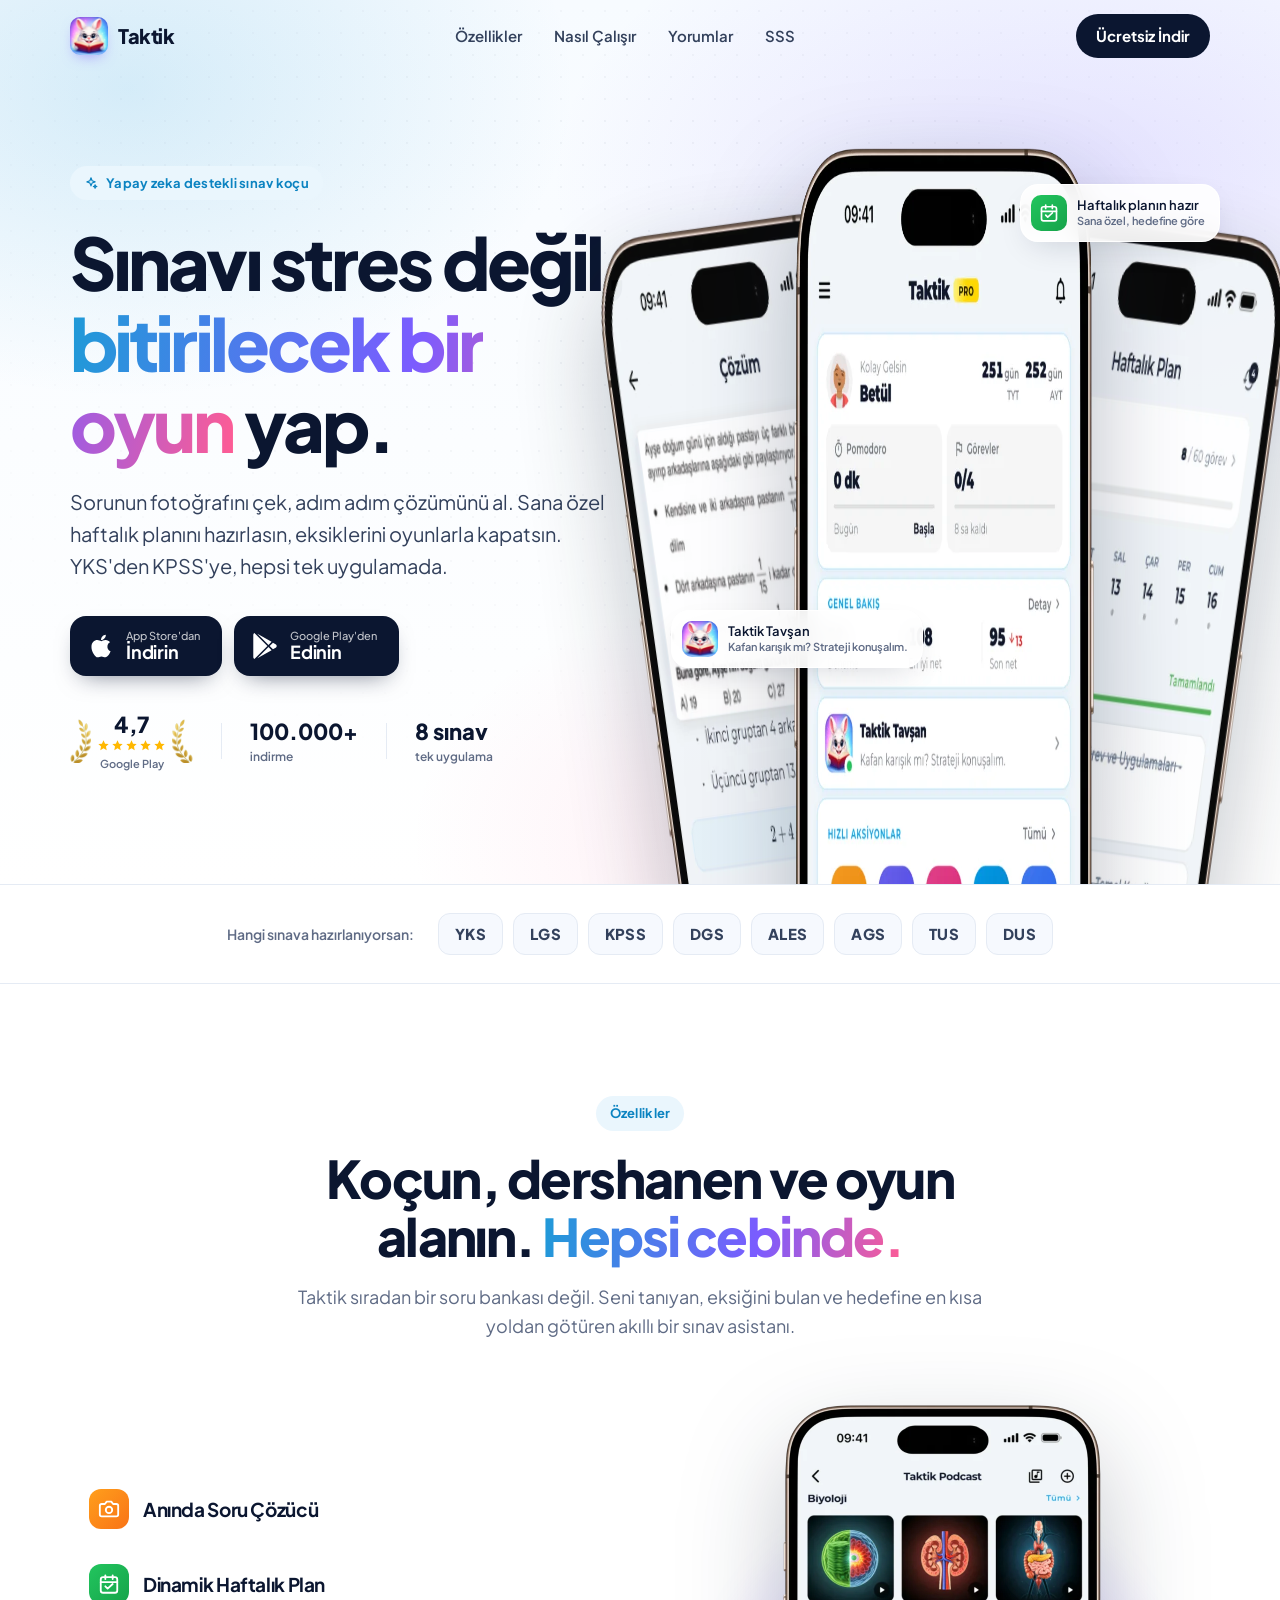
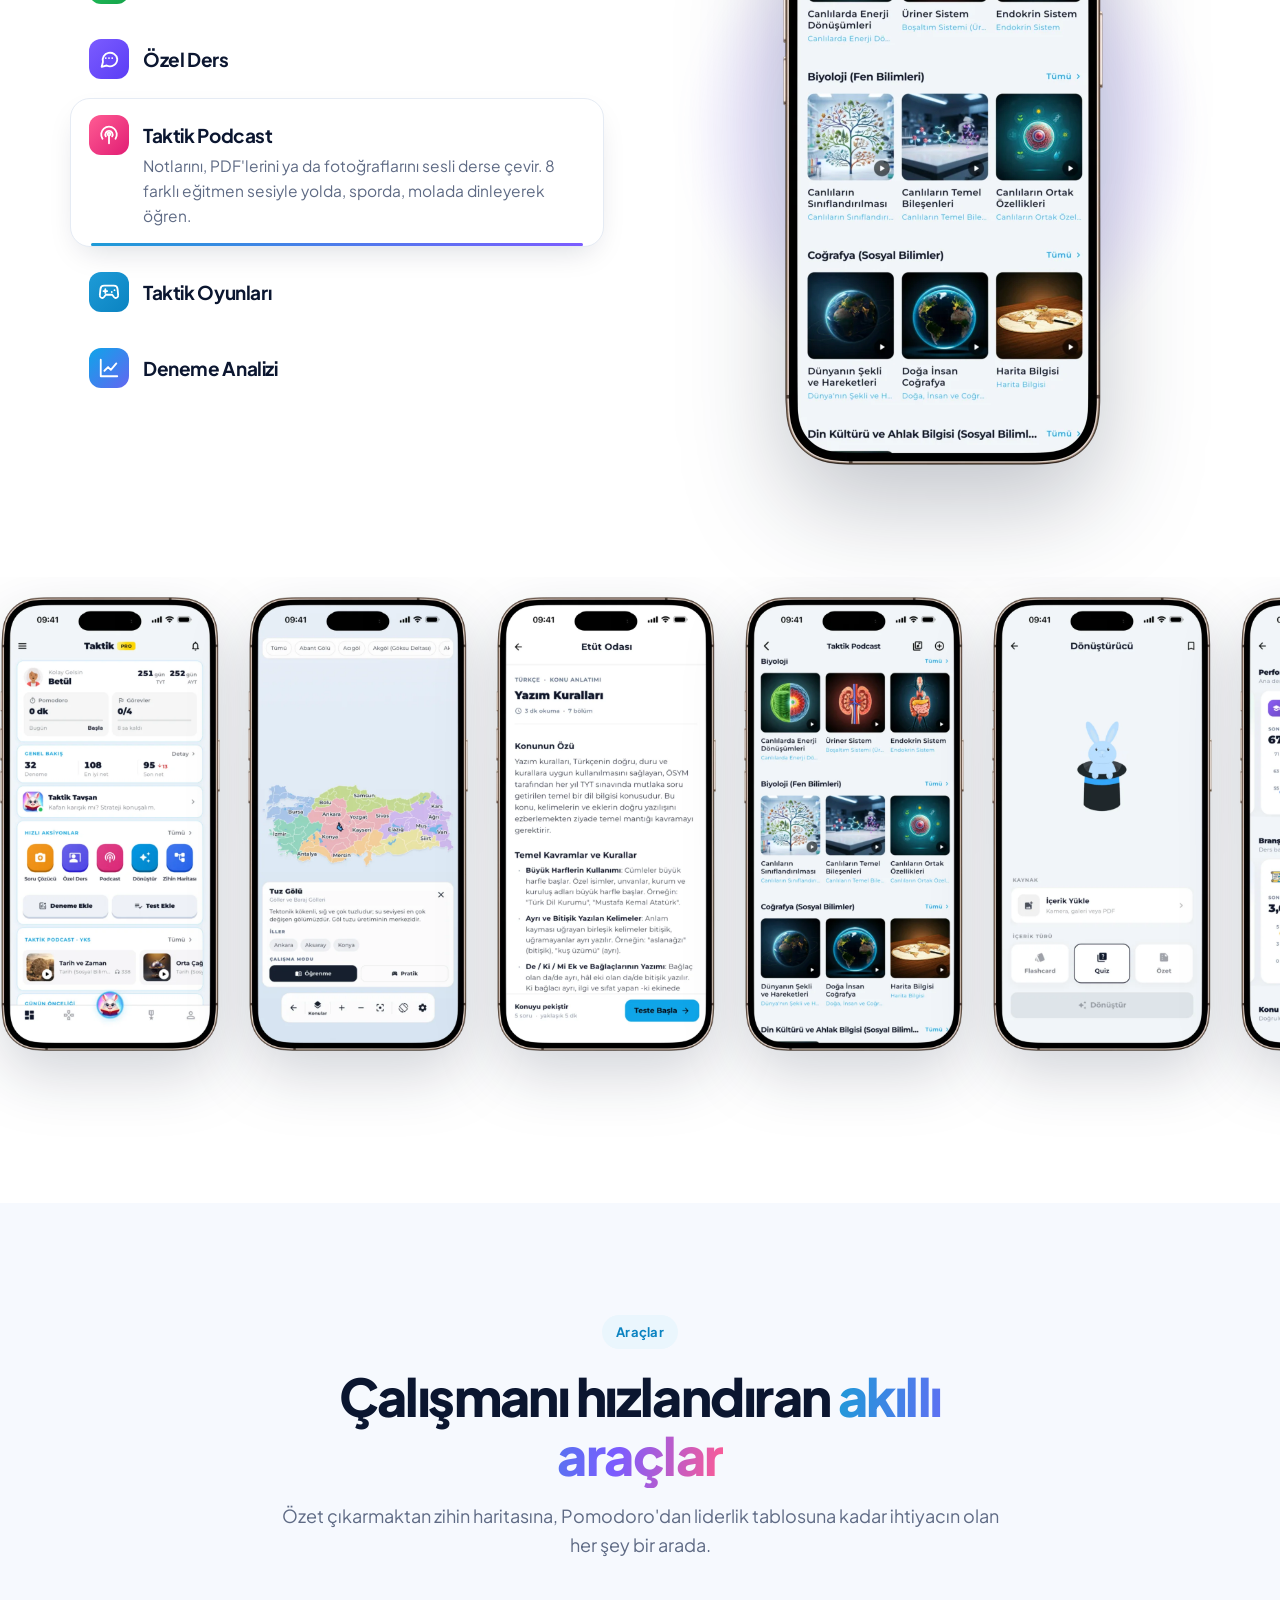
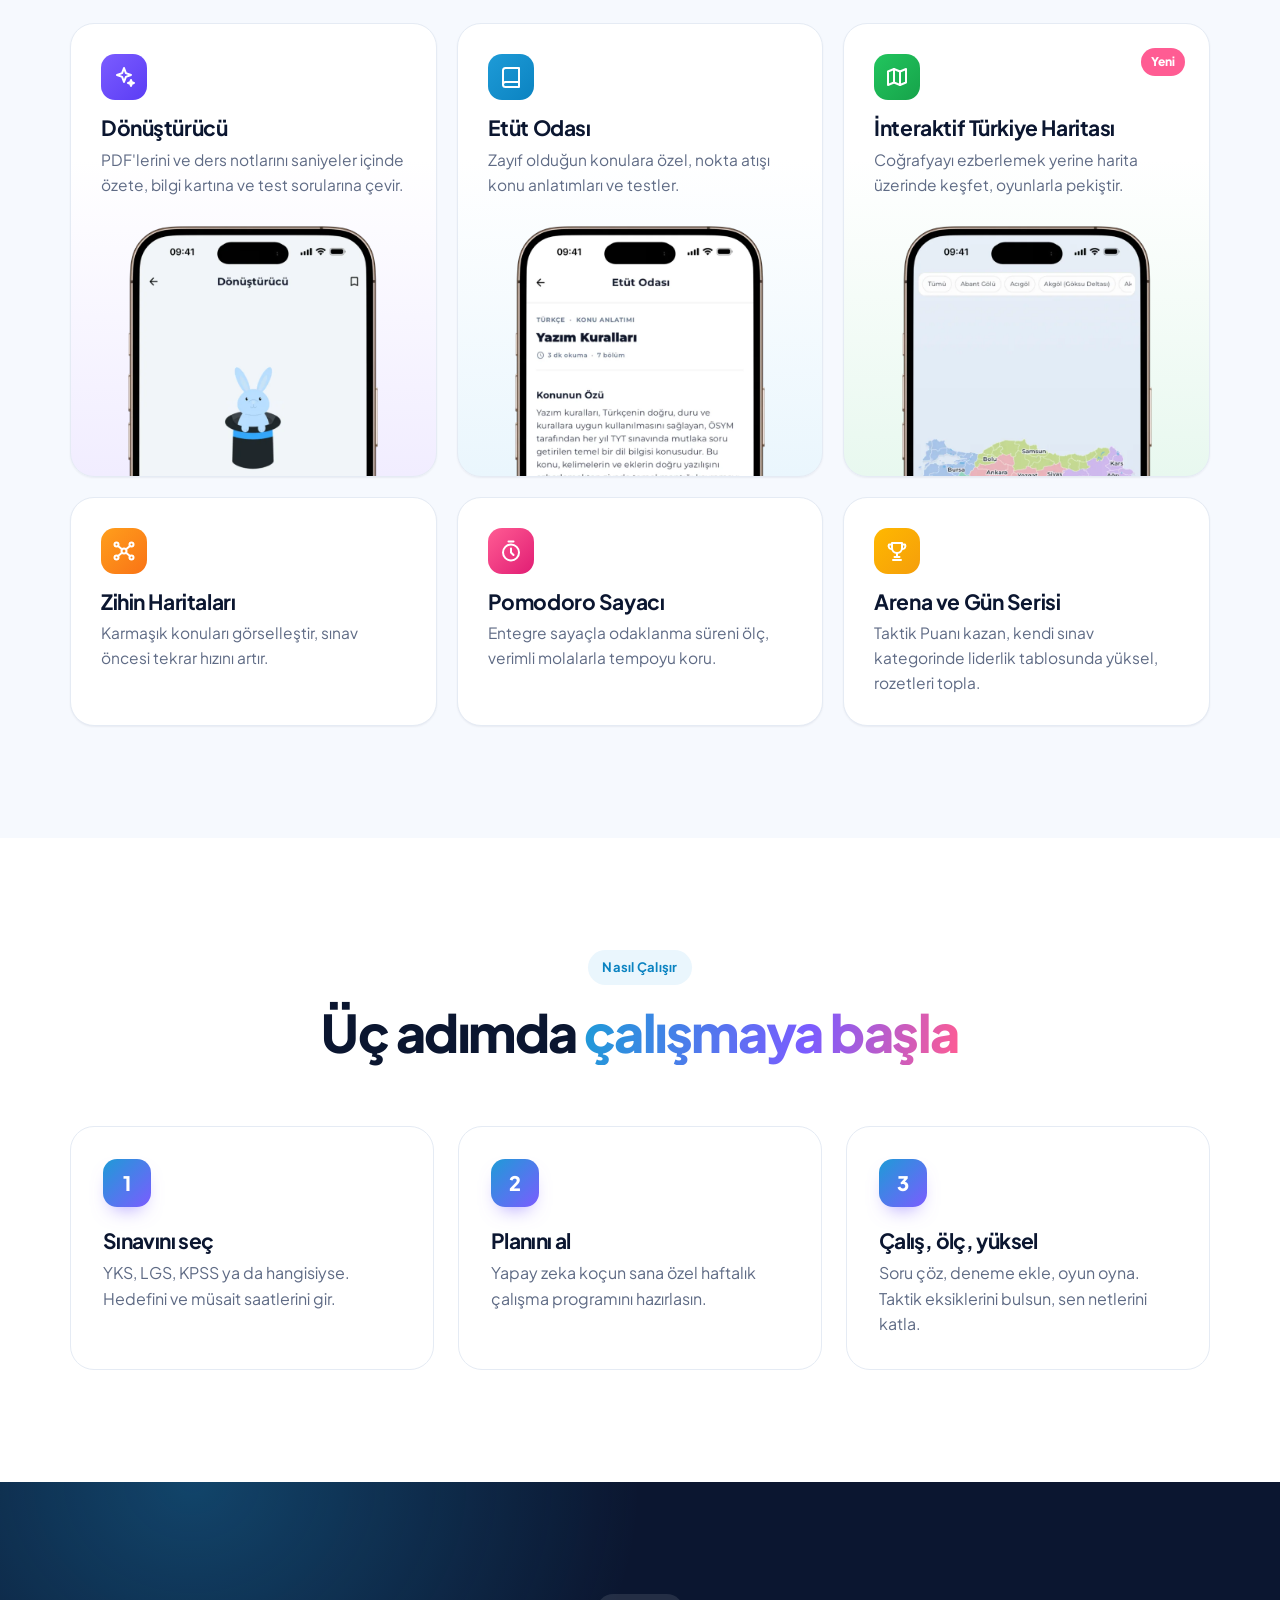
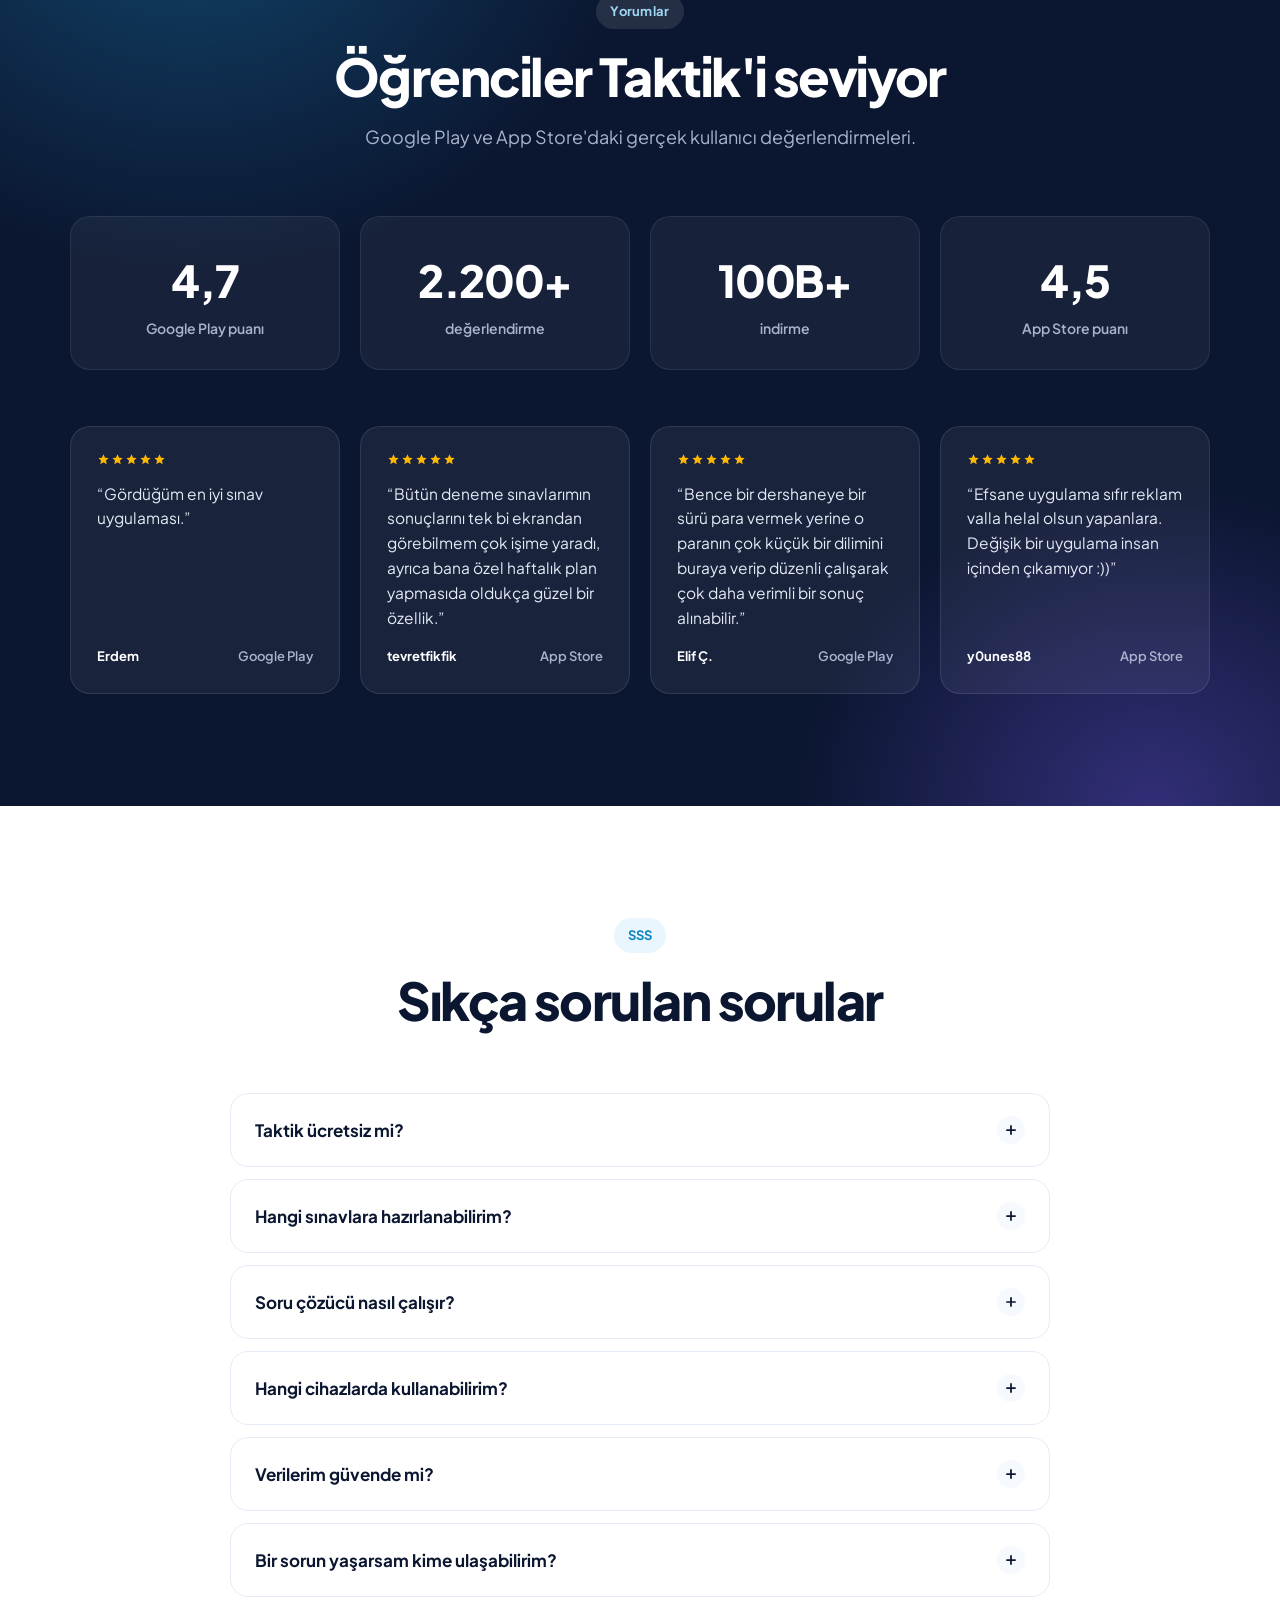
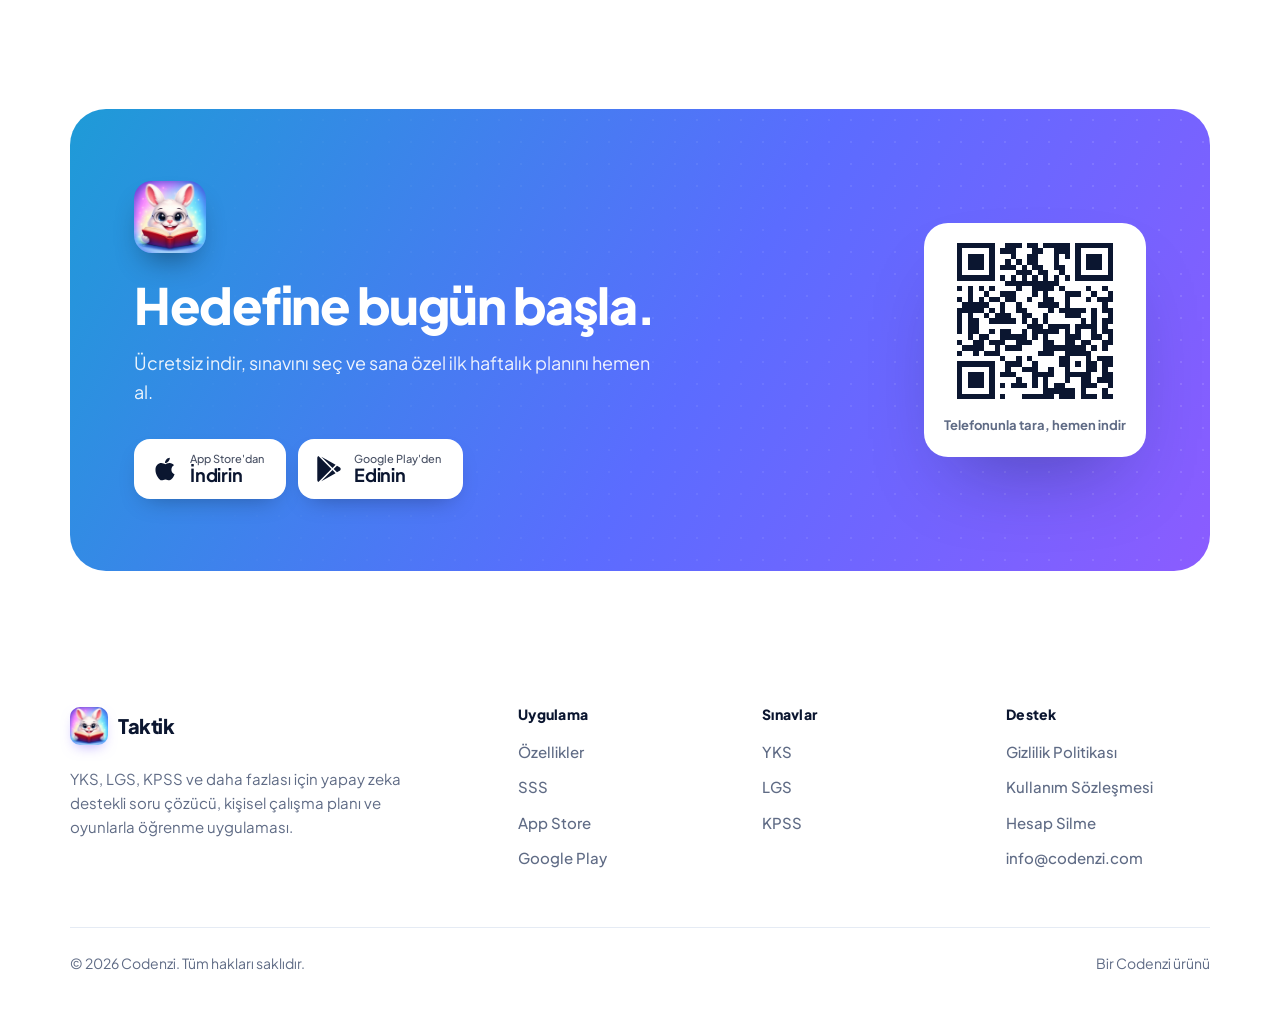
==== commit 80937256: "Yeni Taktik web sitesi" ====
--- a/index.html
+++ b/index.html
@@ -2,653 +2,1025 @@
 <html lang="tr">
 <head>
     <meta charset="UTF-8">
-    <meta name="viewport" content="width=device-width, initial-scale=1.0">
-    <title>Taktik - YKS, LGS, KPSS ve AGS İçin Yapay Zeka Koçun</title>
-    <meta name="description" content="Taktik ile haftalık planını oluştur, Taktik Tavşan ile motive ol, Zayıf Nokta Atölyesi ile eksiklerini kapat. YKS, LGS, KPSS ve AGS'nin en akıllı hazırlık uygulaması.">
-    
-    <!-- Google Fonts: Plus Jakarta Sans (Modern, Teknolojik, Okunaklı) -->
+    <meta name="viewport" content="width=device-width, initial-scale=1.0, viewport-fit=cover">
+    <title>Taktik AI: Sınavlara Hazırlık · YKS, LGS, KPSS için Yapay Zeka Koçun</title>
+    <meta name="description" content="Sorularını çözdür, özetini çıkar, planını yap. Taktik; YKS, LGS, KPSS, DGS, ALES, AGS, TUS ve DUS için yapay zeka destekli soru çözücü, haftalık plan, podcast ve oyunlarla öğrenme uygulaması.">
+    <link rel="canonical" href="https://taktik.codenzi.com/">
+    <meta name="theme-color" content="#ffffff">
+
+    <meta property="og:type" content="website">
+    <meta property="og:site_name" content="Taktik">
+    <meta property="og:title" content="Taktik AI: Sınavlara Hazırlık">
+    <meta property="og:description" content="Sorularını çözdür, özetini çıkar, planını yap. Oyunlarla öğren, netlerini katla.">
+    <meta property="og:url" content="https://taktik.codenzi.com/">
+    <meta property="og:image" content="https://taktik.codenzi.com/logo_inapp.webp">
+    <meta property="og:locale" content="tr_TR">
+    <meta name="twitter:card" content="summary">
+    <meta name="apple-itunes-app" content="app-id=6755930518">
+
+    <link rel="icon" type="image/webp" href="logo_inapp.webp">
+    <link rel="apple-touch-icon" href="logo_inapp.webp">
+
     <link rel="preconnect" href="https://fonts.googleapis.com">
     <link rel="preconnect" href="https://fonts.gstatic.com" crossorigin>
-    <link href="https://fonts.googleapis.com/css2?family=Plus+Jakarta+Sans:wght@400;500;600;700;800&display=swap" rel="stylesheet">
-    
-    <!-- Tailwind CSS -->
-    <script src="https://cdn.tailwindcss.com"></script>
-    
-    <!-- Font Awesome -->
-    <link rel="stylesheet" href="https://cdnjs.cloudflare.com/ajax/libs/font-awesome/6.4.0/css/all.min.css">
+    <link rel="stylesheet" href="https://fonts.googleapis.com/css2?family=Plus+Jakarta+Sans:wght@400;500;600;700;800&display=swap">
+    <link rel="preload" as="image" href="img/ss-anasayfa.webp" fetchpriority="high">
+
+    <script type="application/ld+json">
+    {
+        "@context": "https://schema.org",
+        "@type": "MobileApplication",
+        "name": "Taktik AI: Sınavlara Hazırlık",
+        "operatingSystem": "iOS, Android",
+        "applicationCategory": "EducationalApplication",
+        "inLanguage": "tr",
+        "image": "https://taktik.codenzi.com/logo_inapp.webp",
+        "url": "https://taktik.codenzi.com/",
+        "offers": { "@type": "Offer", "price": "0", "priceCurrency": "TRY" },
+        "aggregateRating": { "@type": "AggregateRating", "ratingValue": "4.7", "ratingCount": "2240", "bestRating": "5" },
+        "publisher": { "@type": "Organization", "name": "Codenzi", "url": "https://www.codenzi.com" }
+    }
+    </script>
+
+    <style>
+        :root {
+            --brand: #1E9BD7;
+            --brand-600: #0B83C1;
+            --brand-700: #0A6A9C;
+            --brand-50: #EAF6FD;
+            --violet: #7B5CFF;
+            --violet-50: #F1EDFF;
+            --pink: #FF5C93;
+            --sun: #FFB800;
+            --ink: #0B1630;
+            --ink-2: #33415C;
+            --muted: #5F6B85;
+            --line: #E5EBF4;
+            --bg: #FFFFFF;
+            --bg-soft: #F6F9FE;
+            --radius: 24px;
+            --shadow-sm: 0 1px 2px rgba(11, 22, 48, .06);
+            --shadow-md: 0 12px 32px -12px rgba(11, 22, 48, .18);
+            --shadow-lg: 0 40px 80px -32px rgba(11, 22, 48, .35);
+            --container: 1180px;
+            --ease: cubic-bezier(.2, .8, .2, 1);
+        }
+
+        *, *::before, *::after { box-sizing: border-box; }
+        html { scroll-behavior: smooth; -webkit-text-size-adjust: 100%; }
+        body {
+            margin: 0;
+            font-family: "Plus Jakarta Sans", -apple-system, BlinkMacSystemFont, "Segoe UI", Roboto, sans-serif;
+            color: var(--ink);
+            background: var(--bg);
+            line-height: 1.6;
+            -webkit-font-smoothing: antialiased;
+            overflow-x: hidden;
+        }
+        img { max-width: 100%; display: block; }
+        a { color: inherit; text-decoration: none; }
+        button { font: inherit; color: inherit; background: none; border: 0; padding: 0; cursor: pointer; }
+        h1, h2, h3, h4 { margin: 0; line-height: 1.12; letter-spacing: -0.03em; }
+        p { margin: 0; }
+        :focus-visible { outline: 3px solid var(--brand); outline-offset: 3px; border-radius: 8px; }
+        [id] { scroll-margin-top: 88px; }
+
+        .container { width: 100%; max-width: var(--container); margin: 0 auto; padding: 0 20px; }
+        .section { padding: 112px 0; }
+        .eyebrow {
+            display: inline-flex; align-items: center; gap: 8px;
+            font-size: 13px; font-weight: 700; letter-spacing: .02em;
+            color: var(--brand-600); background: var(--brand-50);
+            padding: 7px 14px; border-radius: 999px;
+        }
+        .section-head { max-width: 720px; margin: 0 auto 64px; text-align: center; }
+        .section-head h2 { font-size: clamp(32px, 4.6vw, 52px); font-weight: 800; margin-top: 18px; }
+        .section-head p { margin-top: 18px; font-size: 18px; color: var(--muted); }
+        .grad {
+            background: linear-gradient(100deg, var(--brand) 0%, var(--violet) 60%, var(--pink) 100%);
+            -webkit-background-clip: text; background-clip: text; color: transparent;
+        }
+
+        /* ---------- Buttons ---------- */
+        .store-btns { display: flex; flex-wrap: wrap; gap: 12px; }
+        .store-btn {
+            display: inline-flex; align-items: center; gap: 12px;
+            height: 60px; padding: 0 22px 0 18px;
+            background: var(--ink); color: #fff;
+            border-radius: 16px;
+            box-shadow: 0 10px 24px -12px rgba(11, 22, 48, .6);
+            transition: transform .25s var(--ease), box-shadow .25s var(--ease), background .25s;
+        }
+        .store-btn:hover { transform: translateY(-2px); background: #16233F; box-shadow: 0 16px 32px -14px rgba(11, 22, 48, .7); }
+        .store-btn svg { width: 26px; height: 26px; fill: currentColor; flex-shrink: 0; }
+        .store-btn span { display: flex; flex-direction: column; line-height: 1.1; text-align: left; }
+        .store-btn small { font-size: 11px; font-weight: 500; opacity: .75; }
+        .store-btn strong { font-size: 18px; font-weight: 700; letter-spacing: -.01em; }
+        .store-btn.light { background: #fff; color: var(--ink); box-shadow: 0 10px 24px -12px rgba(0,0,0,.35); }
+        .store-btn.light:hover { background: #F3F6FB; }
+
+        .btn {
+            display: inline-flex; align-items: center; justify-content: center; gap: 8px;
+            height: 44px; padding: 0 20px; border-radius: 999px;
+            font-weight: 700; font-size: 15px;
+            background: var(--ink); color: #fff;
+            transition: background .2s, transform .2s var(--ease);
+        }
+        .btn:hover { background: var(--brand-600); transform: translateY(-1px); }
+
+        /* ---------- Nav ---------- */
+        .nav {
+            position: fixed; inset: 0 0 auto 0; z-index: 50;
+            transition: background .3s, box-shadow .3s, backdrop-filter .3s;
+        }
+        .nav.scrolled {
+            background: rgba(255, 255, 255, .82);
+            backdrop-filter: saturate(180%) blur(16px);
+            -webkit-backdrop-filter: saturate(180%) blur(16px);
+            box-shadow: 0 1px 0 var(--line);
+        }
+        .nav-inner { display: flex; align-items: center; justify-content: space-between; height: 72px; }
+        .brand { display: inline-flex; align-items: center; gap: 10px; font-weight: 800; font-size: 20px; letter-spacing: -.02em; }
+        .brand img { width: 38px; height: 38px; border-radius: 10px; box-shadow: 0 6px 14px -6px rgba(123, 92, 255, .6); }
+        .nav-links { display: flex; align-items: center; gap: 32px; }
+        .nav-links a { font-size: 15px; font-weight: 600; color: var(--ink-2); transition: color .2s; }
+        .nav-links a:hover { color: var(--brand-600); }
+        .nav-cta { display: flex; align-items: center; gap: 12px; }
+        .menu-btn { display: none; width: 44px; height: 44px; border-radius: 12px; align-items: center; justify-content: center; }
+        .menu-btn svg { width: 24px; height: 24px; }
+        .mobile-menu {
+            display: none; position: absolute; top: 72px; left: 12px; right: 12px;
+            background: #fff; border: 1px solid var(--line); border-radius: 20px;
+            box-shadow: var(--shadow-lg); padding: 10px;
+        }
+        .mobile-menu.open { display: block; }
+        .mobile-menu a { display: block; padding: 14px 16px; border-radius: 12px; font-weight: 600; }
+        .mobile-menu a:hover { background: var(--bg-soft); }
+        .mobile-menu .btn { width: 100%; margin-top: 8px; height: 50px; }
+
+        /* ---------- Hero ---------- */
+        .hero { position: relative; padding: 148px 0 96px; overflow: hidden; isolation: isolate; }
+        .hero::before {
+            content: ""; position: absolute; inset: 0; z-index: -2;
+            background:
+                radial-gradient(60% 50% at 85% 20%, rgba(123, 92, 255, .16), transparent 70%),
+                radial-gradient(50% 50% at 10% 10%, rgba(30, 155, 215, .16), transparent 70%),
+                radial-gradient(40% 40% at 60% 95%, rgba(255, 92, 147, .10), transparent 70%),
+                linear-gradient(180deg, #F7FBFF 0%, #FFFFFF 100%);
+        }
+        .hero::after {
+            content: ""; position: absolute; inset: 0; z-index: -1; opacity: .5;
+            background-image: radial-gradient(rgba(11, 22, 48, .08) 1px, transparent 1px);
+            background-size: 22px 22px;
+            -webkit-mask-image: radial-gradient(70% 60% at 50% 30%, #000 30%, transparent 100%);
+            mask-image: radial-gradient(70% 60% at 50% 30%, #000 30%, transparent 100%);
+        }
+        .hero-grid { display: grid; grid-template-columns: 1.05fr 1fr; gap: 48px; align-items: center; }
+        .hero h1 { font-size: clamp(40px, 6vw, 72px); font-weight: 800; margin: 22px 0 22px; letter-spacing: -0.04em; }
+        .hero-lead { font-size: clamp(17px, 1.6vw, 20px); color: var(--ink-2); max-width: 560px; margin-bottom: 34px; }
+
+        .proof { display: flex; flex-wrap: wrap; align-items: center; gap: 14px 28px; margin-top: 36px; }
+        .rating { display: inline-flex; align-items: center; gap: 6px; }
+        .laurel { position: relative; width: 21px; height: 44px; overflow: hidden; flex-shrink: 0; }
+        .laurel img { position: absolute; height: 117px; width: auto; max-width: none; left: -28px; top: -36px; }
+        .laurel.r { transform: scaleX(-1); }
+        .rating-body { text-align: center; line-height: 1.15; }
+        .rating-body strong { display: block; font-size: 22px; font-weight: 800; }
+        .stars { display: inline-flex; gap: 1px; color: var(--sun); }
+        .stars svg { width: 13px; height: 13px; fill: currentColor; }
+        .rating-body small { display: block; font-size: 11px; color: var(--muted); font-weight: 600; margin-top: 2px; }
+        .proof-stat { line-height: 1.2; }
+        .proof-stat strong { display: block; font-size: 22px; font-weight: 800; }
+        .proof-stat small { font-size: 12px; color: var(--muted); font-weight: 600; }
+        .proof-divider { width: 1px; height: 36px; background: var(--line); }
+
+        .hero-visual { position: relative; height: 640px; }
+        .hero-visual .phone { position: absolute; width: 270px; filter: drop-shadow(0 40px 50px rgba(11, 22, 48, .28)); }
+        .hero-visual .p-center { left: 50%; top: 0; width: 300px; transform: translateX(-50%); z-index: 3; animation: float 7s ease-in-out infinite; }
+        .hero-visual .p-left { left: 0; top: 70px; transform: rotate(-8deg); z-index: 2; opacity: .96; }
+        .hero-visual .p-right { right: 0; top: 70px; transform: rotate(8deg); z-index: 2; opacity: .96; }
+        @keyframes float { 0%, 100% { transform: translate(-50%, 0); } 50% { transform: translate(-50%, -14px); } }
+
+        .chip {
+            position: absolute; z-index: 4;
+            display: flex; align-items: center; gap: 10px;
+            background: rgba(255, 255, 255, .92);
+            backdrop-filter: blur(12px); -webkit-backdrop-filter: blur(12px);
+            border: 1px solid rgba(255, 255, 255, .9);
+            padding: 10px 14px 10px 10px; border-radius: 18px;
+            box-shadow: var(--shadow-md);
+            font-size: 13px; font-weight: 600; line-height: 1.3;
+        }
+        .chip img { width: 36px; height: 36px; border-radius: 10px; }
+        .chip .ico { width: 36px; height: 36px; border-radius: 10px; display: grid; place-items: center; color: #fff; flex-shrink: 0; }
+        .chip .ico svg { width: 20px; height: 20px; }
+        .chip small { display: block; font-size: 11px; color: var(--muted); font-weight: 600; }
+        .chip-1 { left: -6px; bottom: 120px; animation: bob 6s ease-in-out infinite; }
+        .chip-2 { right: -10px; top: 36px; animation: bob 6s ease-in-out infinite 1.5s; }
+        @keyframes bob { 0%, 100% { transform: translateY(0); } 50% { transform: translateY(-8px); } }
+
+        /* ---------- Exams strip ---------- */
+        .exams { padding: 28px 0; border-block: 1px solid var(--line); background: #fff; }
+        .exams-inner { display: flex; align-items: center; gap: 24px; flex-wrap: wrap; justify-content: center; }
+        .exams-label { font-size: 14px; color: var(--muted); font-weight: 600; }
+        .exam-list { display: flex; flex-wrap: wrap; gap: 10px; justify-content: center; }
+        .exam {
+            font-weight: 800; font-size: 15px; letter-spacing: .02em;
+            padding: 8px 16px; border-radius: 12px;
+            background: var(--bg-soft); border: 1px solid var(--line); color: var(--ink-2);
+        }
+
+        /* ---------- Feature showcase ---------- */
+        .showcase { display: grid; grid-template-columns: 1fr 1fr; gap: 72px; align-items: center; }
+        .tabs { position: relative; display: flex; flex-direction: column; gap: 8px; }
+        .tab {
+            position: relative; text-align: left; width: 100%;
+            padding: 18px 20px 18px 72px; border-radius: 20px;
+            border: 1px solid transparent;
+            transition: background .3s, border-color .3s, box-shadow .3s;
+            overflow: hidden;
+        }
+        .tab:hover { background: var(--bg-soft); }
+        .tab.active { background: #fff; border-color: var(--line); box-shadow: var(--shadow-md); }
+        .tab .t-ico {
+            position: absolute; left: 18px; top: 16px;
+            width: 40px; height: 40px; border-radius: 12px;
+            display: grid; place-items: center; color: #fff;
+        }
+        .tab .t-ico svg { width: 22px; height: 22px; }
+        .tab h3 { font-size: 19px; font-weight: 700; letter-spacing: -.02em; padding-top: 8px; }
+        .tab p {
+            color: var(--muted); font-size: 15.5px;
+            max-height: 0; opacity: 0; overflow: hidden;
+            transition: max-height .45s var(--ease), opacity .3s, margin .3s;
+        }
+        .tab.active p { max-height: 160px; opacity: 1; margin-top: 8px; }
+        .tab .bar { position: absolute; left: 20px; right: 20px; bottom: 0; height: 3px; border-radius: 3px; background: transparent; overflow: hidden; }
+        .tab.active .bar { background: var(--line); }
+        .tab.active .bar::after {
+            content: ""; position: absolute; inset: 0; transform-origin: left; transform: scaleX(0);
+            background: linear-gradient(90deg, var(--brand), var(--violet));
+        }
+        .showcase.autoplay .tab.active .bar::after { animation: progress 6s linear forwards; }
+        .showcase.paused .tab.active .bar::after { animation-play-state: paused; }
+        @keyframes progress { to { transform: scaleX(1); } }
+
+        .stage { position: relative; display: flex; justify-content: center; }
+        .stage::before {
+            content: ""; position: absolute; width: 520px; height: 520px; max-width: 100%; top: 50%; left: 50%;
+            transform: translate(-50%, -50%); border-radius: 50%;
+            background: radial-gradient(circle, rgba(30, 155, 215, .22), rgba(123, 92, 255, .14) 50%, transparent 70%);
+            filter: blur(10px);
+        }
+        .screens { position: relative; width: 320px; aspect-ratio: 640 / 1320; }
+        .tab-desc { display: none; }
+        .screens img {
+            position: absolute; inset: 0; width: 100%; height: 100%;
+            opacity: 0; transform: translateY(16px) scale(.98);
+            transition: opacity .5s var(--ease), transform .6s var(--ease);
+            filter: drop-shadow(0 40px 50px rgba(11, 22, 48, .25));
+        }
+        .screens img.active { opacity: 1; transform: none; }
+
+        /* ---------- Marquee gallery ---------- */
+        .gallery { padding: 0 0 112px; overflow: hidden; }
+        .marquee { display: flex; width: max-content; gap: 28px; animation: marquee 60s linear infinite; padding: 20px 0 40px; }
+        .gallery:hover .marquee { animation-play-state: paused; }
+        .marquee img { width: 220px; height: auto; filter: drop-shadow(0 24px 30px rgba(11, 22, 48, .18)); }
+        @keyframes marquee { to { transform: translateX(-50%); } }
+
+        /* ---------- Bento ---------- */
+        .bento-wrap { background: var(--bg-soft); }
+        .bento { display: grid; grid-template-columns: repeat(6, 1fr); gap: 20px; }
+        .card {
+            position: relative; overflow: hidden;
+            background: #fff; border: 1px solid var(--line); border-radius: var(--radius);
+            padding: 30px; box-shadow: var(--shadow-sm);
+            transition: transform .35s var(--ease), box-shadow .35s var(--ease);
+        }
+        .card:hover { transform: translateY(-4px); box-shadow: var(--shadow-md); }
+        .card h3 { font-size: 21px; font-weight: 700; letter-spacing: -.02em; margin: 16px 0 8px; }
+        .card p { color: var(--muted); font-size: 15.5px; }
+        .card .c-ico { width: 46px; height: 46px; border-radius: 14px; display: grid; place-items: center; color: #fff; }
+        .card .c-ico svg { width: 24px; height: 24px; }
+        .card.span-2 { grid-column: span 2; }
+        .card.span-3 { grid-column: span 3; }
+        .card.shot { padding-bottom: 0; min-height: 440px; display: flex; flex-direction: column; }
+        .card.shot .shot-img { margin: 28px auto 0; width: 250px; height: 250px; overflow: hidden; flex-shrink: 0; }
+        .card.shot .shot-img img { width: 100%; height: auto; transition: transform .6s var(--ease); }
+        .card.shot:hover .shot-img img { transform: translateY(-10px); }
+        .badge-new { position: absolute; top: 24px; right: 24px; font-size: 12px; font-weight: 800; color: #fff; background: var(--pink); padding: 4px 10px; border-radius: 999px; }
+        .tint-blue { background: linear-gradient(180deg, #fff 30%, #EAF6FD 100%); }
+        .tint-violet { background: linear-gradient(180deg, #fff 30%, #F1EDFF 100%); }
+        .tint-green { background: linear-gradient(180deg, #fff 30%, #E8F8EF 100%); }
+
+        /* ---------- Steps ---------- */
+        .steps { display: grid; grid-template-columns: repeat(3, 1fr); gap: 24px; counter-reset: step; }
+        .step { position: relative; padding: 32px; border-radius: var(--radius); border: 1px solid var(--line); background: #fff; }
+        .step-num {
+            width: 48px; height: 48px; border-radius: 14px;
+            display: grid; place-items: center; font-weight: 800; font-size: 20px; color: #fff;
+            background: linear-gradient(135deg, var(--brand), var(--violet));
+            box-shadow: 0 10px 20px -10px rgba(123, 92, 255, .7);
+        }
+        .step h3 { font-size: 21px; font-weight: 700; margin: 22px 0 8px; }
+        .step p { color: var(--muted); }
+
+        /* ---------- Proof / reviews ---------- */
+        .proof-wrap { background: var(--ink); color: #fff; position: relative; overflow: hidden; }
+        .proof-wrap::before {
+            content: ""; position: absolute; inset: 0;
+            background: radial-gradient(50% 60% at 15% 0%, rgba(30, 155, 215, .35), transparent 70%),
+                        radial-gradient(40% 50% at 90% 100%, rgba(123, 92, 255, .35), transparent 70%);
+        }
+        .proof-wrap .container { position: relative; }
+        .proof-wrap .eyebrow { background: rgba(255, 255, 255, .1); color: #9FD8F5; }
+        .proof-wrap .section-head p { color: #A9B4CC; }
+        .stats { display: grid; grid-template-columns: repeat(4, 1fr); gap: 20px; margin-bottom: 56px; }
+        .stat { text-align: center; padding: 28px 16px; border-radius: 20px; background: rgba(255, 255, 255, .05); border: 1px solid rgba(255, 255, 255, .08); }
+        .stat strong { display: block; font-size: clamp(32px, 4vw, 44px); font-weight: 800; letter-spacing: -.03em; }
+        .stat span { color: #A9B4CC; font-size: 14px; font-weight: 600; }
+        .reviews { display: grid; grid-template-columns: repeat(4, 1fr); gap: 20px; }
+        .review {
+            display: flex; flex-direction: column; gap: 16px;
+            padding: 26px; border-radius: 20px;
+            background: rgba(255, 255, 255, .06); border: 1px solid rgba(255, 255, 255, .1);
+        }
+        .review p { font-size: 15.5px; color: #E3E9F5; flex: 1; }
+        .review footer { display: flex; justify-content: space-between; align-items: center; font-size: 13px; color: #A9B4CC; font-weight: 600; }
+        .review footer b { color: #fff; }
+
+        /* ---------- FAQ ---------- */
+        .faq { max-width: 820px; margin: 0 auto; display: flex; flex-direction: column; gap: 12px; }
+        .faq details { border: 1px solid var(--line); border-radius: 18px; background: #fff; transition: box-shadow .3s, border-color .3s; }
+        .faq details[open] { box-shadow: var(--shadow-md); border-color: transparent; }
+        .faq summary {
+            list-style: none; cursor: pointer;
+            display: flex; justify-content: space-between; align-items: center; gap: 16px;
+            padding: 22px 24px; font-weight: 700; font-size: 17px;
+        }
+        .faq summary::-webkit-details-marker { display: none; }
+        .faq summary .plus { width: 28px; height: 28px; border-radius: 50%; background: var(--bg-soft); display: grid; place-items: center; flex-shrink: 0; transition: transform .3s var(--ease), background .3s; }
+        .faq summary .plus svg { width: 14px; height: 14px; }
+        .faq details[open] .plus { transform: rotate(45deg); background: var(--brand-50); color: var(--brand-600); }
+        .faq .answer { padding: 0 24px 22px; color: var(--muted); }
+        .faq .answer a { color: var(--brand-600); font-weight: 600; }
+
+        /* ---------- CTA ---------- */
+        .cta {
+            position: relative; overflow: hidden; border-radius: 36px;
+            padding: 72px 64px;
+            background: linear-gradient(120deg, #1E9BD7 0%, #5B6CFF 55%, #8B5CFF 100%);
+            color: #fff;
+            display: grid; grid-template-columns: 1fr auto; gap: 48px; align-items: center;
+        }
+        .cta::before {
+            content: ""; position: absolute; inset: 0; opacity: .35;
+            background-image: radial-gradient(rgba(255, 255, 255, .35) 1px, transparent 1px);
+            background-size: 22px 22px;
+            -webkit-mask-image: linear-gradient(90deg, transparent, #000);
+            mask-image: linear-gradient(90deg, transparent, #000);
+        }
+        .cta > * { position: relative; }
+        .cta-logo { width: 72px; height: 72px; border-radius: 18px; box-shadow: 0 16px 30px -12px rgba(0, 0, 0, .45); margin-bottom: 24px; }
+        .cta h2 { font-size: clamp(32px, 4.4vw, 50px); font-weight: 800; }
+        .cta p { font-size: 18px; opacity: .9; margin: 16px 0 32px; max-width: 520px; }
+        .qr-card { background: #fff; color: var(--ink); border-radius: 24px; padding: 20px; text-align: center; box-shadow: var(--shadow-lg); }
+        .qr-card .qr { width: 156px; height: 156px; display: block; margin: 0 auto 12px; }
+        .qr-card span { font-size: 13px; font-weight: 700; color: var(--muted); }
+
+        /* ---------- Footer ---------- */
+        footer.site { padding: 24px 0 40px; }
+        .foot-grid { display: grid; grid-template-columns: 2fr 1fr 1fr 1fr; gap: 40px; }
+        .foot-grid p { color: var(--muted); font-size: 15px; margin-top: 16px; max-width: 340px; }
+        .foot-grid h4 { font-size: 14px; font-weight: 800; letter-spacing: .02em; margin-bottom: 16px; }
+        .foot-grid ul { list-style: none; margin: 0; padding: 0; display: flex; flex-direction: column; gap: 10px; }
+        .foot-grid ul a { color: var(--muted); font-size: 15px; font-weight: 500; transition: color .2s; }
+        .foot-grid ul a:hover { color: var(--brand-600); }
+        .foot-bottom { margin-top: 56px; padding-top: 24px; border-top: 1px solid var(--line); display: flex; justify-content: space-between; gap: 16px; flex-wrap: wrap; color: var(--muted); font-size: 14px; }
+
+        /* ---------- Mobile sticky CTA ---------- */
+        .sticky-cta {
+            position: fixed; left: 12px; right: 12px; bottom: calc(12px + env(safe-area-inset-bottom)); z-index: 40;
+            display: none; align-items: center; gap: 12px;
+            padding: 10px 10px 10px 12px; border-radius: 20px;
+            background: rgba(255, 255, 255, .92);
+            backdrop-filter: blur(16px); -webkit-backdrop-filter: blur(16px);
+            border: 1px solid var(--line); box-shadow: var(--shadow-lg);
+            transform: translateY(140%); transition: transform .4s var(--ease);
+        }
+        .sticky-cta.show { transform: none; }
+        .sticky-cta img { width: 40px; height: 40px; border-radius: 10px; }
+        .sticky-cta div { flex: 1; line-height: 1.2; }
+        .sticky-cta strong { display: block; font-size: 15px; }
+        .sticky-cta small { font-size: 12px; color: var(--muted); font-weight: 600; }
+        .sticky-cta .btn { height: 42px; }
+
+        /* ---------- Reveal ---------- */
+        .js .reveal { opacity: 0; transform: translateY(24px); transition: opacity .8s var(--ease), transform .8s var(--ease); }
+        .js .reveal.in { opacity: 1; transform: none; }
+
+        /* ---------- Responsive ---------- */
+        @media (max-width: 1080px) {
+            .hero-grid { grid-template-columns: 1fr; text-align: center; gap: 24px; }
+            .hero-lead { margin-left: auto; margin-right: auto; }
+            .hero .store-btns, .proof { justify-content: center; }
+            .hero-visual { height: 600px; max-width: 640px; margin: 0 auto; width: 100%; }
+            .showcase { display: flex; flex-direction: column; gap: 28px; }
+            .showcase > * { min-width: 0; }
+            .tabs {
+                width: calc(100% + 40px); max-width: none;
+                flex-direction: row; overflow-x: auto; gap: 8px;
+                margin: 0 -20px; padding: 4px 20px 12px;
+                scrollbar-width: none; -webkit-overflow-scrolling: touch;
+            }
+            .tabs::-webkit-scrollbar { display: none; }
+            .tab {
+                flex: 0 0 auto; width: auto; display: flex; align-items: center; gap: 10px;
+                padding: 8px 16px 8px 8px; border-radius: 999px;
+                background: #fff; border-color: var(--line);
+            }
+            .tab:hover { background: #fff; }
+            .tab.active { background: var(--ink); border-color: var(--ink); color: #fff; box-shadow: var(--shadow-md); }
+            .tab .t-ico { position: static; width: 32px; height: 32px; border-radius: 10px; }
+            .tab .t-ico svg { width: 18px; height: 18px; }
+            .tab h3 { padding: 0; font-size: 15px; white-space: nowrap; }
+            .tab p { display: none; }
+            .tab .bar { left: 18px; right: 18px; bottom: 3px; height: 2px; }
+            .tab.active .bar { background: rgba(255,255,255,.2); }
+            .tab-desc { display: block; text-align: center; color: var(--muted); font-size: 16px; max-width: 520px; margin: 0 auto; min-height: 5em; }
+            .reviews { grid-template-columns: repeat(2, 1fr); }
+            .bento { grid-template-columns: repeat(2, 1fr); }
+            .card.span-2, .card.span-3 { grid-column: span 1; }
+        }
+        @media (max-width: 860px) {
+            .nav-links, .nav-cta .btn { display: none; }
+            .menu-btn { display: inline-flex; }
+            .section { padding: 80px 0; }
+            .steps { grid-template-columns: 1fr; }
+            .stats { grid-template-columns: repeat(2, 1fr); }
+            .cta { grid-template-columns: 1fr; padding: 48px 28px; text-align: center; }
+            .cta p { margin-left: auto; margin-right: auto; }
+            .cta .store-btns { justify-content: center; }
+            .cta-logo { margin-left: auto; margin-right: auto; }
+            .qr-card { display: none; }
+            .foot-grid { grid-template-columns: 1fr 1fr; }
+            .foot-grid > div:first-child { grid-column: 1 / -1; }
+            .sticky-cta { display: flex; }
+            footer.site { padding-bottom: 110px; }
+        }
+        @media (max-width: 600px) {
+            .hero { padding: 116px 0 64px; }
+            .hero-visual { height: 440px; margin-top: 8px; }
+            .hero-visual .phone { width: 160px; }
+            .hero-visual .p-center { width: 205px; }
+            .hero-visual .p-left { left: -18px; top: 70px; opacity: .9; }
+            .hero-visual .p-right { right: -18px; top: 70px; opacity: .9; }
+            .proof .proof-stat:last-child { display: none; }
+            .store-btn { min-width: 168px; }
+            .chip { font-size: 12px; padding: 8px 12px 8px 8px; }
+            .chip img, .chip .ico { width: 30px; height: 30px; }
+            .chip-1 { left: 4px; bottom: 70px; max-width: 250px; }
+            .chip-2 { display: none; }
+            .store-btn { height: 56px; padding: 0 18px 0 14px; }
+            .store-btn strong { font-size: 16px; }
+            .proof-divider { display: none; }
+            .screens { width: 220px; }
+            .reviews, .bento { grid-template-columns: 1fr; }
+            .marquee img { width: 170px; }
+            .section-head { margin-bottom: 44px; }
+            .section-head p { font-size: 16.5px; }
+            .card { padding: 24px; }
+            .card.shot { min-height: 0; }
+        }
+        @media (prefers-reduced-motion: reduce) {
+            *, *::before, *::after { animation: none !important; transition: none !important; scroll-behavior: auto !important; }
+            .marquee { width: auto; overflow-x: auto; }
+            .js .reveal { opacity: 1; transform: none; }
+        }
+    </style>
+    <script>document.documentElement.classList.add('js');</script>
+</head>
+<body>
+
+    <svg width="0" height="0" style="position:absolute" aria-hidden="true">
+        <symbol id="i-apple" viewBox="0 0 384 512"><path d="M318.7 268.7c-.2-36.7 16.4-64.4 50-84.8-18.8-26.9-47.2-41.7-84.7-44.6-35.5-2.8-74.3 20.7-88.5 20.7-15 0-49.4-19.7-76.4-19.7C63.3 141.2 4 184.8 4 273.5q0 39.3 14.4 81.2c12.8 36.7 59 126.7 107.2 125.2 25.2-.6 43-17.9 75.8-17.9 31.8 0 48.3 17.9 76.4 17.9 48.6-.7 90.4-82.5 102.6-119.3-65.2-30.7-61.7-90-61.7-91.9zm-56.6-164.2c27.3-32.4 24.8-61.9 24-72.5-24.1 1.4-52 16.4-67.9 34.9-17.5 19.8-27.8 44.3-25.6 71.9 26.1 2 49.9-11.4 69.5-34.3z"/></symbol>
+        <symbol id="i-play" viewBox="0 0 512 512"><path d="M325.3 234.3L104.6 13l280.8 161.2-60.1 60.1zM47 0C34 6.8 25.3 19.2 25.3 35.3v441.3c0 16.1 8.7 28.5 21.7 35.3l256.6-256L47 0zm425.2 225.6l-58.9-34.1-65.7 64.5 65.7 64.5 60.1-34.1c18-14.3 18-46.5-1.2-60.8zM104.6 499l280.8-161.2-60.1-60.1L104.6 499z"/></symbol>
+        <symbol id="i-star" viewBox="0 0 24 24"><path d="M12 2.5l2.9 6.1 6.6.8-4.9 4.6 1.3 6.6L12 17.3l-5.9 3.3 1.3-6.6-4.9-4.6 6.6-.8z"/></symbol>
+        <symbol id="i-camera" viewBox="0 0 24 24" fill="none" stroke="currentColor" stroke-width="2" stroke-linecap="round" stroke-linejoin="round"><path d="M14.5 4h-5L7.5 6.5H4a2 2 0 0 0-2 2V18a2 2 0 0 0 2 2h16a2 2 0 0 0 2-2V8.5a2 2 0 0 0-2-2h-3.5z"/><circle cx="12" cy="13" r="3.5"/></symbol>
+        <symbol id="i-calendar" viewBox="0 0 24 24" fill="none" stroke="currentColor" stroke-width="2" stroke-linecap="round" stroke-linejoin="round"><rect x="3" y="4.5" width="18" height="17" rx="2.5"/><path d="M16 2.5v4M8 2.5v4M3 10h18M8 14.5l2.5 2.5L16 12"/></symbol>
+        <symbol id="i-chat" viewBox="0 0 24 24" fill="none" stroke="currentColor" stroke-width="2" stroke-linecap="round" stroke-linejoin="round"><path d="M21 12a8 8 0 0 1-11.6 7.1L4 20.5l1.4-5.1A8 8 0 1 1 21 12z"/><path d="M8.5 11h.01M12 11h.01M15.5 11h.01"/></symbol>
+        <symbol id="i-podcast" viewBox="0 0 24 24" fill="none" stroke="currentColor" stroke-width="2" stroke-linecap="round" stroke-linejoin="round"><path d="M4.9 16.1a8.5 8.5 0 1 1 14.2 0"/><path d="M8.5 13.5a4 4 0 1 1 7 0"/><circle cx="12" cy="11" r="1.5"/><path d="M12 13.5V21"/></symbol>
+        <symbol id="i-game" viewBox="0 0 24 24" fill="none" stroke="currentColor" stroke-width="2" stroke-linecap="round" stroke-linejoin="round"><path d="M6 11h4M8 9v4M15 12h.01M18 10h.01"/><path d="M17.3 5H6.7a4 4 0 0 0-4 3.6L2 15.5a2.6 2.6 0 0 0 4.6 2l1.9-2.5h7l1.9 2.5a2.6 2.6 0 0 0 4.6-2l-.7-6.9a4 4 0 0 0-4-3.6z"/></symbol>
+        <symbol id="i-chart" viewBox="0 0 24 24" fill="none" stroke="currentColor" stroke-width="2" stroke-linecap="round" stroke-linejoin="round"><path d="M3 3v18h18"/><path d="M7 15l4-4 3 3 6-7"/></symbol>
+        <symbol id="i-sparkle" viewBox="0 0 24 24" fill="none" stroke="currentColor" stroke-width="2" stroke-linecap="round" stroke-linejoin="round"><path d="M12 3l1.9 5.1L19 10l-5.1 1.9L12 17l-1.9-5.1L5 10l5.1-1.9z"/><path d="M19 15l.8 2.2L22 18l-2.2.8L19 21l-.8-2.2L16 18l2.2-.8z"/></symbol>
+        <symbol id="i-book" viewBox="0 0 24 24" fill="none" stroke="currentColor" stroke-width="2" stroke-linecap="round" stroke-linejoin="round"><path d="M4 19.5A2.5 2.5 0 0 1 6.5 17H20V3H6.5A2.5 2.5 0 0 0 4 5.5z"/><path d="M4 19.5A2.5 2.5 0 0 0 6.5 22H20v-5"/></symbol>
+        <symbol id="i-map" viewBox="0 0 24 24" fill="none" stroke="currentColor" stroke-width="2" stroke-linecap="round" stroke-linejoin="round"><path d="M9 4L3 6.5v13.5L9 17.5l6 2.5 6-2.5V4l-6 2.5z"/><path d="M9 4v13.5M15 6.5V20"/></symbol>
+        <symbol id="i-mind" viewBox="0 0 24 24" fill="none" stroke="currentColor" stroke-width="2" stroke-linecap="round" stroke-linejoin="round"><circle cx="12" cy="12" r="2.5"/><circle cx="4.5" cy="5.5" r="2"/><circle cx="19.5" cy="5.5" r="2"/><circle cx="4.5" cy="18.5" r="2"/><circle cx="19.5" cy="18.5" r="2"/><path d="M6 7l4 3.3M18 7l-4 3.3M6 17l4-3.3M18 17l-4-3.3"/></symbol>
+        <symbol id="i-timer" viewBox="0 0 24 24" fill="none" stroke="currentColor" stroke-width="2" stroke-linecap="round" stroke-linejoin="round"><circle cx="12" cy="13.5" r="8"/><path d="M12 9.5v4l2.5 2.5M9.5 2.5h5"/></symbol>
+        <symbol id="i-trophy" viewBox="0 0 24 24" fill="none" stroke="currentColor" stroke-width="2" stroke-linecap="round" stroke-linejoin="round"><path d="M7 4h10v5a5 5 0 0 1-10 0z"/><path d="M17 5.5h3a3 3 0 0 1-3 4.5M7 5.5H4a3 3 0 0 0 3 4.5M12 14v4M8 21h8M9.5 18h5"/></symbol>
+        <symbol id="i-plus" viewBox="0 0 24 24" fill="none" stroke="currentColor" stroke-width="3" stroke-linecap="round"><path d="M12 5v14M5 12h14"/></symbol>
+    </svg>
+
+    <!-- NAV -->
+    <header class="nav" id="nav">
+        <div class="container nav-inner">
+            <a href="#" class="brand" aria-label="Taktik ana sayfa">
+                <img src="logo_inapp.webp" alt="" width="38" height="38">
+                Taktik
+            </a>
+            <nav class="nav-links" aria-label="Ana menü">
+                <a href="#ozellikler">Özellikler</a>
+                <a href="#nasil">Nasıl Çalışır</a>
+                <a href="#yorumlar">Yorumlar</a>
+                <a href="#sss">SSS</a>
+            </nav>
+            <div class="nav-cta">
+                <a href="#indir" class="btn">Ücretsiz İndir</a>
+                <button class="menu-btn" id="menuBtn" aria-label="Menüyü aç" aria-expanded="false" aria-controls="mobileMenu">
+                    <svg viewBox="0 0 24 24" fill="none" stroke="currentColor" stroke-width="2.2" stroke-linecap="round"><path d="M4 7h16M4 12h16M4 17h16"/></svg>
+                </button>
+            </div>
+        </div>
+        <div class="mobile-menu" id="mobileMenu">
+            <a href="#ozellikler">Özellikler</a>
+            <a href="#nasil">Nasıl Çalışır</a>
+            <a href="#yorumlar">Yorumlar</a>
+            <a href="#sss">SSS</a>
+            <a href="link.html" class="btn">Ücretsiz İndir</a>
+        </div>
+    </header>
+
+    <main>
+        <!-- HERO -->
+        <section class="hero">
+            <div class="container hero-grid">
+                <div class="hero-copy">
+                    <span class="eyebrow reveal"><svg width="14" height="14"><use href="#i-sparkle"/></svg> Yapay zeka destekli sınav koçu</span>
+                    <h1 class="reveal">Sınavı stres değil, <span class="grad">bitirilecek bir oyun</span> yap.</h1>
+                    <p class="hero-lead reveal">Sorunun fotoğrafını çek, adım adım çözümünü al. Sana özel haftalık planını hazırlasın, eksiklerini oyunlarla kapatsın. YKS'den KPSS'ye, hepsi tek uygulamada.</p>
+
+                    <div class="store-btns reveal">
+                        <a class="store-btn" href="https://apps.apple.com/tr/app/taktik-ai-s%C4%B1navlara-haz%C4%B1rl%C4%B1k/id6755930518" target="_blank" rel="noopener" aria-label="App Store'dan indir">
+                            <svg><use href="#i-apple"/></svg>
+                            <span><small>App Store'dan</small><strong>İndirin</strong></span>
+                        </a>
+                        <a class="store-btn" href="https://play.google.com/store/apps/details?id=com.codenzi.taktik" target="_blank" rel="noopener" aria-label="Google Play'den indir">
+                            <svg><use href="#i-play"/></svg>
+                            <span><small>Google Play'den</small><strong>Edinin</strong></span>
+                        </a>
+                    </div>
+
+                    <div class="proof reveal">
+                        <div class="rating" aria-label="Google Play puanı 5 üzerinden 4,7">
+                            <span class="laurel"><img src="img/laurel.webp" alt=""></span>
+                            <div class="rating-body">
+                                <strong>4,7</strong>
+                                <span class="stars"><svg><use href="#i-star"/></svg><svg><use href="#i-star"/></svg><svg><use href="#i-star"/></svg><svg><use href="#i-star"/></svg><svg><use href="#i-star"/></svg></span>
+                                <small>Google Play</small>
+                            </div>
+                            <span class="laurel r"><img src="img/laurel.webp" alt=""></span>
+                        </div>
+                        <span class="proof-divider"></span>
+                        <div class="proof-stat"><strong>100.000+</strong><small>indirme</small></div>
+                        <span class="proof-divider"></span>
+                        <div class="proof-stat"><strong>8 sınav</strong><small>tek uygulama</small></div>
+                    </div>
+                </div>
+
+                <div class="hero-visual" aria-hidden="true">
+                    <img class="phone p-left" src="img/ss-soru-cozucu.webp" alt="" width="640" height="1320">
+                    <img class="phone p-right" src="img/ss-haftalik-plan.webp" alt="" width="640" height="1320">
+                    <img class="phone p-center" src="img/ss-anasayfa.webp" alt="" width="640" height="1320" fetchpriority="high">
+                    <div class="chip chip-1">
+                        <img src="logo_inapp.webp" alt="">
+                        <div>Taktik Tavşan<small>Kafan karışık mı? Strateji konuşalım.</small></div>
+                    </div>
+                    <div class="chip chip-2">
+                        <span class="ico" style="background:linear-gradient(135deg,#22C55E,#16A34A)"><svg><use href="#i-calendar"/></svg></span>
+                        <div>Haftalık planın hazır<small>Sana özel, hedefine göre</small></div>
+                    </div>
+                </div>
+            </div>
+        </section>
+
+        <!-- EXAMS -->
+        <section class="exams" aria-label="Desteklenen sınavlar">
+            <div class="container exams-inner">
+                <span class="exams-label">Hangi sınava hazırlanıyorsan:</span>
+                <div class="exam-list">
+                    <span class="exam">YKS</span><span class="exam">LGS</span><span class="exam">KPSS</span><span class="exam">DGS</span>
+                    <span class="exam">ALES</span><span class="exam">AGS</span><span class="exam">TUS</span><span class="exam">DUS</span>
+                </div>
+            </div>
+        </section>
+
+        <!-- FEATURE SHOWCASE -->
+        <section class="section" id="ozellikler">
+            <div class="container">
+                <div class="section-head reveal">
+                    <span class="eyebrow">Özellikler</span>
+                    <h2>Koçun, dershanen ve oyun alanın. <span class="grad">Hepsi cebinde.</span></h2>
+                    <p>Taktik sıradan bir soru bankası değil. Seni tanıyan, eksiğini bulan ve hedefine en kısa yoldan götüren akıllı bir sınav asistanı.</p>
+                </div>
+
+                <div class="showcase autoplay" id="showcase">
+                    <div class="tabs" role="tablist" aria-label="Taktik özellikleri">
+                        <button class="tab active" role="tab" aria-selected="true" data-i="0">
+                            <span class="t-ico" style="background:linear-gradient(135deg,#FF9F1C,#F97316)"><svg><use href="#i-camera"/></svg></span>
+                            <h3>Anında Soru Çözücü</h3>
+                            <p>Çözemediğin sorunun fotoğrafını çek; Taktik Tavşan saniyeler içinde adım adım açıklasın. Sadece doğru şıkkı değil, eksik olduğun konuyu da öğretir.</p>
+                            <span class="bar"></span>
+                        </button>
+                        <button class="tab" role="tab" aria-selected="false" data-i="1">
+                            <span class="t-ico" style="background:linear-gradient(135deg,#22C55E,#16A34A)"><svg><use href="#i-calendar"/></svg></span>
+                            <h3>Dinamik Haftalık Plan</h3>
+                            <p>Hedefine, deneme netlerine ve müsait saatlerine göre sana özel program. Hangi gün hangi derse çalışacağını düşünmene gerek kalmaz.</p>
+                            <span class="bar"></span>
+                        </button>
+                        <button class="tab" role="tab" aria-selected="false" data-i="2">
+                            <span class="t-ico" style="background:linear-gradient(135deg,#7B5CFF,#5B3DF5)"><svg><use href="#i-chat"/></svg></span>
+                            <h3>Özel Ders</h3>
+                            <p>Taktik Tavşan'la birebir çalış. Takıldığın konuyu sor, sana özel anlatım ve örneklerle adım adım ilerle.</p>
+                            <span class="bar"></span>
+                        </button>
+                        <button class="tab" role="tab" aria-selected="false" data-i="3">
+                            <span class="t-ico" style="background:linear-gradient(135deg,#FF5C93,#E11D74)"><svg><use href="#i-podcast"/></svg></span>
+                            <h3>Taktik Podcast</h3>
+                            <p>Notlarını, PDF'lerini ya da fotoğraflarını sesli derse çevir. 8 farklı eğitmen sesiyle yolda, sporda, molada dinleyerek öğren.</p>
+                            <span class="bar"></span>
+                        </button>
+                        <button class="tab" role="tab" aria-selected="false" data-i="4">
+                            <span class="t-ico" style="background:linear-gradient(135deg,#1E9BD7,#0B83C1)"><svg><use href="#i-game"/></svg></span>
+                            <h3>Taktik Oyunları</h3>
+                            <p>Yazım yanlışı avı, yazar–eser eşleştirme, dört işlem maratonu ve daha fazlası. Ezberlemek yerine oynayarak öğren.</p>
+                            <span class="bar"></span>
+                        </button>
+                        <button class="tab" role="tab" aria-selected="false" data-i="5">
+                            <span class="t-ico" style="background:linear-gradient(135deg,#0EA5E9,#6366F1)"><svg><use href="#i-chart"/></svg></span>
+                            <h3>Deneme Analizi</h3>
+                            <p>Tüm denemelerin tek ekranda. Net trendini, branş bazlı gelişimini ve zayıf konularını net bir şekilde gör.</p>
+                            <span class="bar"></span>
+                        </button>
+                    </div>
+
+                    <div class="stage">
+                        <div class="screens">
+                            <img class="active" src="img/ss-soru-cozucu.webp" alt="Taktik soru çözücü ekranı" width="640" height="1320">
+                            <img src="img/ss-haftalik-plan.webp" alt="Taktik haftalık plan ekranı" width="640" height="1320" loading="lazy">
+                            <img src="img/ss-ozel-ders.webp" alt="Taktik özel ders ekranı" width="640" height="1320" loading="lazy">
+                            <img src="img/ss-podcast.webp" alt="Taktik podcast ekranı" width="640" height="1320" loading="lazy">
+                            <img src="img/ss-oyunlar.webp" alt="Taktik oyunları ekranı" width="640" height="1320" loading="lazy">
+                            <img src="img/ss-deneme-analizi.webp" alt="Taktik deneme analizi ekranı" width="640" height="1320" loading="lazy">
+                        </div>
+                    </div>
+                    <p class="tab-desc" id="tabDesc" aria-live="polite"></p>
+                </div>
+            </div>
+        </section>
+
+        <!-- GALLERY -->
+        <section class="gallery" aria-label="Uygulama ekran görüntüleri">
+            <div class="marquee">
+                <img src="img/ss-anasayfa.webp" alt="Ana sayfa" width="640" height="1320" loading="lazy">
+                <img src="img/ss-harita.webp" alt="İnteraktif Türkiye haritası" width="640" height="1320" loading="lazy">
+                <img src="img/ss-etut-odasi.webp" alt="Etüt odası" width="640" height="1320" loading="lazy">
+                <img src="img/ss-podcast.webp" alt="Podcast" width="640" height="1320" loading="lazy">
+                <img src="img/ss-donusturucu.webp" alt="Dönüştürücü" width="640" height="1320" loading="lazy">
+                <img src="img/ss-deneme-analizi.webp" alt="Deneme analizi" width="640" height="1320" loading="lazy">
+                <img src="img/ss-oyunlar.webp" alt="Taktik oyunları" width="640" height="1320" loading="lazy">
+                <img src="img/ss-ozel-ders.webp" alt="Özel ders" width="640" height="1320" loading="lazy">
+                <img src="img/ss-haftalik-plan.webp" alt="Haftalık plan" width="640" height="1320" loading="lazy">
+                <img src="img/ss-soru-cozucu.webp" alt="Soru çözücü" width="640" height="1320" loading="lazy">
+                <img src="img/ss-anasayfa.webp" alt="" aria-hidden="true" width="640" height="1320" loading="lazy">
+                <img src="img/ss-harita.webp" alt="" aria-hidden="true" width="640" height="1320" loading="lazy">
+                <img src="img/ss-etut-odasi.webp" alt="" aria-hidden="true" width="640" height="1320" loading="lazy">
+                <img src="img/ss-podcast.webp" alt="" aria-hidden="true" width="640" height="1320" loading="lazy">
+                <img src="img/ss-donusturucu.webp" alt="" aria-hidden="true" width="640" height="1320" loading="lazy">
+                <img src="img/ss-deneme-analizi.webp" alt="" aria-hidden="true" width="640" height="1320" loading="lazy">
+                <img src="img/ss-oyunlar.webp" alt="" aria-hidden="true" width="640" height="1320" loading="lazy">
+                <img src="img/ss-ozel-ders.webp" alt="" aria-hidden="true" width="640" height="1320" loading="lazy">
+                <img src="img/ss-haftalik-plan.webp" alt="" aria-hidden="true" width="640" height="1320" loading="lazy">
+                <img src="img/ss-soru-cozucu.webp" alt="" aria-hidden="true" width="640" height="1320" loading="lazy">
+            </div>
+        </section>
+
+        <!-- BENTO -->
+        <section class="section bento-wrap" id="araclar">
+            <div class="container">
+                <div class="section-head reveal">
+                    <span class="eyebrow">Araçlar</span>
+                    <h2>Çalışmanı hızlandıran <span class="grad">akıllı araçlar</span></h2>
+                    <p>Özet çıkarmaktan zihin haritasına, Pomodoro'dan liderlik tablosuna kadar ihtiyacın olan her şey bir arada.</p>
+                </div>
+
+                <div class="bento">
+                    <article class="card span-2 shot tint-violet reveal">
+                        <span class="c-ico" style="background:linear-gradient(135deg,#7B5CFF,#5B3DF5)"><svg><use href="#i-sparkle"/></svg></span>
+                        <h3>Dönüştürücü</h3>
+                        <p>PDF'lerini ve ders notlarını saniyeler içinde özete, bilgi kartına ve test sorularına çevir.</p>
+                        <div class="shot-img"><img src="img/ss-donusturucu.webp" alt="Dönüştürücü ekranı" width="640" height="1320" loading="lazy"></div>
+                    </article>
+                    <article class="card span-2 shot tint-blue reveal">
+                        <span class="c-ico" style="background:linear-gradient(135deg,#1E9BD7,#0B83C1)"><svg><use href="#i-book"/></svg></span>
+                        <h3>Etüt Odası</h3>
+                        <p>Zayıf olduğun konulara özel, nokta atışı konu anlatımları ve testler.</p>
+                        <div class="shot-img"><img src="img/ss-etut-odasi.webp" alt="Etüt odası ekranı" width="640" height="1320" loading="lazy"></div>
+                    </article>
+                    <article class="card span-2 shot tint-green reveal">
+                        <span class="badge-new">Yeni</span>
+                        <span class="c-ico" style="background:linear-gradient(135deg,#22C55E,#16A34A)"><svg><use href="#i-map"/></svg></span>
+                        <h3>İnteraktif Türkiye Haritası</h3>
+                        <p>Coğrafyayı ezberlemek yerine harita üzerinde keşfet, oyunlarla pekiştir.</p>
+                        <div class="shot-img"><img src="img/ss-harita.webp" alt="Türkiye haritası ekranı" width="640" height="1320" loading="lazy"></div>
+                    </article>
+                    <article class="card span-2 reveal">
+                        <span class="c-ico" style="background:linear-gradient(135deg,#FF9F1C,#F97316)"><svg><use href="#i-mind"/></svg></span>
+                        <h3>Zihin Haritaları</h3>
+                        <p>Karmaşık konuları görselleştir, sınav öncesi tekrar hızını artır.</p>
+                    </article>
+                    <article class="card span-2 reveal">
+                        <span class="c-ico" style="background:linear-gradient(135deg,#FF5C93,#E11D74)"><svg><use href="#i-timer"/></svg></span>
+                        <h3>Pomodoro Sayacı</h3>
+                        <p>Entegre sayaçla odaklanma süreni ölç, verimli molalarla tempoyu koru.</p>
+                    </article>
+                    <article class="card span-2 reveal">
+                        <span class="c-ico" style="background:linear-gradient(135deg,#FFB800,#F59E0B)"><svg><use href="#i-trophy"/></svg></span>
+                        <h3>Arena ve Gün Serisi</h3>
+                        <p>Taktik Puanı kazan, kendi sınav kategorinde liderlik tablosunda yüksel, rozetleri topla.</p>
+                    </article>
+                </div>
+            </div>
+        </section>
+
+        <!-- HOW IT WORKS -->
+        <section class="section" id="nasil">
+            <div class="container">
+                <div class="section-head reveal">
+                    <span class="eyebrow">Nasıl Çalışır</span>
+                    <h2>Üç adımda <span class="grad">çalışmaya başla</span></h2>
+                </div>
+                <div class="steps">
+                    <div class="step reveal">
+                        <span class="step-num">1</span>
+                        <h3>Sınavını seç</h3>
+                        <p>YKS, LGS, KPSS ya da hangisiyse. Hedefini ve müsait saatlerini gir.</p>
+                    </div>
+                    <div class="step reveal">
+                        <span class="step-num">2</span>
+                        <h3>Planını al</h3>
+                        <p>Yapay zeka koçun sana özel haftalık çalışma programını hazırlasın.</p>
+                    </div>
+                    <div class="step reveal">
+                        <span class="step-num">3</span>
+                        <h3>Çalış, ölç, yüksel</h3>
+                        <p>Soru çöz, deneme ekle, oyun oyna. Taktik eksiklerini bulsun, sen netlerini katla.</p>
+                    </div>
+                </div>
+            </div>
+        </section>
+
+        <!-- PROOF -->
+        <section class="section proof-wrap" id="yorumlar">
+            <div class="container">
+                <div class="section-head reveal">
+                    <span class="eyebrow">Yorumlar</span>
+                    <h2>Öğrenciler Taktik'i seviyor</h2>
+                    <p>Google Play ve App Store'daki gerçek kullanıcı değerlendirmeleri.</p>
+                </div>
+
+                <div class="stats">
+                    <div class="stat reveal"><strong>4,7</strong><span>Google Play puanı</span></div>
+                    <div class="stat reveal"><strong>2.200+</strong><span>değerlendirme</span></div>
+                    <div class="stat reveal"><strong>100B+</strong><span>indirme</span></div>
+                    <div class="stat reveal"><strong>4,5</strong><span>App Store puanı</span></div>
+                </div>
+
+                <div class="reviews">
+                    <figure class="review reveal" style="margin:0">
+                        <span class="stars"><svg><use href="#i-star"/></svg><svg><use href="#i-star"/></svg><svg><use href="#i-star"/></svg><svg><use href="#i-star"/></svg><svg><use href="#i-star"/></svg></span>
+                        <p>“Gördüğüm en iyi sınav uygulaması.”</p>
+                        <footer><b>Erdem</b><span>Google Play</span></footer>
+                    </figure>
+                    <figure class="review reveal" style="margin:0">
+                        <span class="stars"><svg><use href="#i-star"/></svg><svg><use href="#i-star"/></svg><svg><use href="#i-star"/></svg><svg><use href="#i-star"/></svg><svg><use href="#i-star"/></svg></span>
+                        <p>“Bütün deneme sınavlarımın sonuçlarını tek bi ekrandan görebilmem çok işime yaradı, ayrıca bana özel haftalık plan yapmasıda oldukça güzel bir özellik.”</p>
+                        <footer><b>tevretfikfik</b><span>App Store</span></footer>
+                    </figure>
+                    <figure class="review reveal" style="margin:0">
+                        <span class="stars"><svg><use href="#i-star"/></svg><svg><use href="#i-star"/></svg><svg><use href="#i-star"/></svg><svg><use href="#i-star"/></svg><svg><use href="#i-star"/></svg></span>
+                        <p>“Bence bir dershaneye bir sürü para vermek yerine o paranın çok küçük bir dilimini buraya verip düzenli çalışarak çok daha verimli bir sonuç alınabilir.”</p>
+                        <footer><b>Elif Ç.</b><span>Google Play</span></footer>
+                    </figure>
+                    <figure class="review reveal" style="margin:0">
+                        <span class="stars"><svg><use href="#i-star"/></svg><svg><use href="#i-star"/></svg><svg><use href="#i-star"/></svg><svg><use href="#i-star"/></svg><svg><use href="#i-star"/></svg></span>
+                        <p>“Efsane uygulama sıfır reklam valla helal olsun yapanlara. Değişik bir uygulama insan içinden çıkamıyor :))”</p>
+                        <footer><b>y0unes88</b><span>App Store</span></footer>
+                    </figure>
+                </div>
+            </div>
+        </section>
+
+        <!-- FAQ -->
+        <section class="section" id="sss">
+            <div class="container">
+                <div class="section-head reveal">
+                    <span class="eyebrow">SSS</span>
+                    <h2>Sıkça sorulan sorular</h2>
+                </div>
+                <div class="faq">
+                    <details class="reveal">
+                        <summary>Taktik ücretsiz mi?<span class="plus"><svg><use href="#i-plus"/></svg></span></summary>
+                        <div class="answer">Taktik'i ücretsiz indirip hemen kullanmaya başlayabilirsin. Tüm özellikleri sınırsız kullanmak istersen uygulama içinden Taktik Pro'ya geçebilirsin.</div>
+                    </details>
+                    <details class="reveal">
+                        <summary>Hangi sınavlara hazırlanabilirim?<span class="plus"><svg><use href="#i-plus"/></svg></span></summary>
+                        <div class="answer">YKS (TYT-AYT), LGS, KPSS, DGS, ALES, AGS, TUS ve DUS. Sınavını seçtiğinde plan, testler ve içerikler o sınavın müfredatına göre şekillenir.</div>
+                    </details>
+                    <details class="reveal">
+                        <summary>Soru çözücü nasıl çalışır?<span class="plus"><svg><use href="#i-plus"/></svg></span></summary>
+                        <div class="answer">Takıldığın sorunun fotoğrafını çekmen yeterli. Yapay zeka soruyu adım adım, açıklamalı olarak çözer ve sorunun dayandığı konuyu anlatır. Matematikten Türkçeye, Fen'den alan derslerine kadar her derste çalışır.</div>
+                    </details>
+                    <details class="reveal">
+                        <summary>Hangi cihazlarda kullanabilirim?<span class="plus"><svg><use href="#i-plus"/></svg></span></summary>
+                        <div class="answer">Taktik; iPhone ve iPad (iOS 13 ve üzeri) ile Android telefon ve tabletlerde kullanılabilir. App Store veya Google Play'den indirebilirsin.</div>
+                    </details>
+                    <details class="reveal">
+                        <summary>Verilerim güvende mi?<span class="plus"><svg><use href="#i-plus"/></svg></span></summary>
+                        <div class="answer">Verilerin aktarım sırasında şifrelenir ve dilediğin zaman hesabının ve verilerinin silinmesini talep edebilirsin. Ayrıntılar için <a href="https://www.codenzi.com/taktik-gizlilik-politikasi.html">Gizlilik Politikası</a> ve <a href="https://www.codenzi.com/taktik-hesap-silme.html">Hesap Silme</a> sayfalarına göz atabilirsin.</div>
+                    </details>
+                    <details class="reveal">
+                        <summary>Bir sorun yaşarsam kime ulaşabilirim?<span class="plus"><svg><use href="#i-plus"/></svg></span></summary>
+                        <div class="answer">Bize <a href="mailto:info@codenzi.com">info@codenzi.com</a> adresinden her zaman yazabilirsin. Mümkün olan en kısa sürede dönüş yapıyoruz.</div>
+                    </details>
+                </div>
+            </div>
+        </section>
+
+        <!-- CTA -->
+        <section class="section" id="indir" style="padding-top:0">
+            <div class="container">
+                <div class="cta reveal">
+                    <div>
+                        <img class="cta-logo" src="logo_inapp.webp" alt="Taktik logosu" width="72" height="72" loading="lazy">
+                        <h2>Hedefine bugün başla.</h2>
+                        <p>Ücretsiz indir, sınavını seç ve sana özel ilk haftalık planını hemen al.</p>
+                        <div class="store-btns">
+                            <a class="store-btn light" href="https://apps.apple.com/tr/app/taktik-ai-s%C4%B1navlara-haz%C4%B1rl%C4%B1k/id6755930518" target="_blank" rel="noopener" aria-label="App Store'dan indir">
+                                <svg><use href="#i-apple"/></svg>
+                                <span><small>App Store'dan</small><strong>İndirin</strong></span>
+                            </a>
+                            <a class="store-btn light" href="https://play.google.com/store/apps/details?id=com.codenzi.taktik" target="_blank" rel="noopener" aria-label="Google Play'den indir">
+                                <svg><use href="#i-play"/></svg>
+                                <span><small>Google Play'den</small><strong>Edinin</strong></span>
+                            </a>
+                        </div>
+                    </div>
+                    <div class="qr-card">
+                        <svg class="qr" xmlns="http://www.w3.org/2000/svg" viewBox="0 0 29 29" shape-rendering="crispEdges" aria-hidden="true"><path fill="currentColor" d="M0 0h1v1h-1zM1 0h1v1h-1zM2 0h1v1h-1zM3 0h1v1h-1zM4 0h1v1h-1zM5 0h1v1h-1zM6 0h1v1h-1zM9 0h1v1h-1zM10 0h1v1h-1zM11 0h1v1h-1zM13 0h1v1h-1zM14 0h1v1h-1zM16 0h1v1h-1zM17 0h1v1h-1zM18 0h1v1h-1zM19 0h1v1h-1zM20 0h1v1h-1zM22 0h1v1h-1zM23 0h1v1h-1zM24 0h1v1h-1zM25 0h1v1h-1zM26 0h1v1h-1zM27 0h1v1h-1zM28 0h1v1h-1zM0 1h1v1h-1zM6 1h1v1h-1zM8 1h1v1h-1zM9 1h1v1h-1zM10 1h1v1h-1zM14 1h1v1h-1zM15 1h1v1h-1zM18 1h1v1h-1zM19 1h1v1h-1zM20 1h1v1h-1zM22 1h1v1h-1zM28 1h1v1h-1zM0 2h1v1h-1zM2 2h1v1h-1zM3 2h1v1h-1zM4 2h1v1h-1zM6 2h1v1h-1zM10 2h1v1h-1zM13 2h1v1h-1zM14 2h1v1h-1zM18 2h1v1h-1zM20 2h1v1h-1zM22 2h1v1h-1zM24 2h1v1h-1zM25 2h1v1h-1zM26 2h1v1h-1zM28 2h1v1h-1zM0 3h1v1h-1zM2 3h1v1h-1zM3 3h1v1h-1zM4 3h1v1h-1zM6 3h1v1h-1zM9 3h1v1h-1zM11 3h1v1h-1zM13 3h1v1h-1zM14 3h1v1h-1zM18 3h1v1h-1zM22 3h1v1h-1zM24 3h1v1h-1zM25 3h1v1h-1zM26 3h1v1h-1zM28 3h1v1h-1zM0 4h1v1h-1zM2 4h1v1h-1zM3 4h1v1h-1zM4 4h1v1h-1zM6 4h1v1h-1zM8 4h1v1h-1zM9 4h1v1h-1zM10 4h1v1h-1zM12 4h1v1h-1zM14 4h1v1h-1zM15 4h1v1h-1zM18 4h1v1h-1zM19 4h1v1h-1zM22 4h1v1h-1zM24 4h1v1h-1zM25 4h1v1h-1zM26 4h1v1h-1zM28 4h1v1h-1zM0 5h1v1h-1zM6 5h1v1h-1zM11 5h1v1h-1zM12 5h1v1h-1zM13 5h1v1h-1zM15 5h1v1h-1zM16 5h1v1h-1zM19 5h1v1h-1zM22 5h1v1h-1zM28 5h1v1h-1zM0 6h1v1h-1zM1 6h1v1h-1zM2 6h1v1h-1zM3 6h1v1h-1zM4 6h1v1h-1zM5 6h1v1h-1zM6 6h1v1h-1zM8 6h1v1h-1zM10 6h1v1h-1zM12 6h1v1h-1zM14 6h1v1h-1zM16 6h1v1h-1zM18 6h1v1h-1zM20 6h1v1h-1zM22 6h1v1h-1zM23 6h1v1h-1zM24 6h1v1h-1zM25 6h1v1h-1zM26 6h1v1h-1zM27 6h1v1h-1zM28 6h1v1h-1zM9 7h1v1h-1zM10 7h1v1h-1zM11 7h1v1h-1zM12 7h1v1h-1zM13 7h1v1h-1zM14 7h1v1h-1zM15 7h1v1h-1zM16 7h1v1h-1zM17 7h1v1h-1zM18 7h1v1h-1zM0 8h1v1h-1zM2 8h1v1h-1zM4 8h1v1h-1zM6 8h1v1h-1zM11 8h1v1h-1zM14 8h1v1h-1zM15 8h1v1h-1zM16 8h1v1h-1zM17 8h1v1h-1zM19 8h1v1h-1zM24 8h1v1h-1zM27 8h1v1h-1zM2 9h1v1h-1zM5 9h1v1h-1zM8 9h1v1h-1zM9 9h1v1h-1zM10 9h1v1h-1zM14 9h1v1h-1zM16 9h1v1h-1zM20 9h1v1h-1zM21 9h1v1h-1zM22 9h1v1h-1zM25 9h1v1h-1zM28 9h1v1h-1zM0 10h1v1h-1zM2 10h1v1h-1zM4 10h1v1h-1zM6 10h1v1h-1zM7 10h1v1h-1zM9 10h1v1h-1zM10 10h1v1h-1zM13 10h1v1h-1zM16 10h1v1h-1zM17 10h1v1h-1zM20 10h1v1h-1zM24 10h1v1h-1zM26 10h1v1h-1zM27 10h1v1h-1zM28 10h1v1h-1zM1 11h1v1h-1zM2 11h1v1h-1zM3 11h1v1h-1zM4 11h1v1h-1zM5 11h1v1h-1zM8 11h1v1h-1zM11 11h1v1h-1zM15 11h1v1h-1zM16 11h1v1h-1zM17 11h1v1h-1zM18 11h1v1h-1zM20 11h1v1h-1zM27 11h1v1h-1zM0 12h1v1h-1zM1 12h1v1h-1zM2 12h1v1h-1zM3 12h1v1h-1zM4 12h1v1h-1zM6 12h1v1h-1zM8 12h1v1h-1zM11 12h1v1h-1zM12 12h1v1h-1zM17 12h1v1h-1zM19 12h1v1h-1zM20 12h1v1h-1zM21 12h1v1h-1zM22 12h1v1h-1zM23 12h1v1h-1zM25 12h1v1h-1zM27 12h1v1h-1zM28 12h1v1h-1zM0 13h1v1h-1zM2 13h1v1h-1zM5 13h1v1h-1zM7 13h1v1h-1zM8 13h1v1h-1zM9 13h1v1h-1zM12 13h1v1h-1zM13 13h1v1h-1zM16 13h1v1h-1zM20 13h1v1h-1zM21 13h1v1h-1zM22 13h1v1h-1zM25 13h1v1h-1zM28 13h1v1h-1zM0 14h1v1h-1zM2 14h1v1h-1zM3 14h1v1h-1zM6 14h1v1h-1zM7 14h1v1h-1zM8 14h1v1h-1zM9 14h1v1h-1zM10 14h1v1h-1zM12 14h1v1h-1zM14 14h1v1h-1zM16 14h1v1h-1zM23 14h1v1h-1zM25 14h1v1h-1zM27 14h1v1h-1zM28 14h1v1h-1zM0 15h1v1h-1zM2 15h1v1h-1zM3 15h1v1h-1zM13 15h1v1h-1zM14 15h1v1h-1zM15 15h1v1h-1zM17 15h1v1h-1zM18 15h1v1h-1zM19 15h1v1h-1zM20 15h1v1h-1zM22 15h1v1h-1zM23 15h1v1h-1zM24 15h1v1h-1zM25 15h1v1h-1zM27 15h1v1h-1zM0 16h1v1h-1zM2 16h1v1h-1zM3 16h1v1h-1zM6 16h1v1h-1zM8 16h1v1h-1zM9 16h1v1h-1zM12 16h1v1h-1zM14 16h1v1h-1zM15 16h1v1h-1zM16 16h1v1h-1zM17 16h1v1h-1zM18 16h1v1h-1zM20 16h1v1h-1zM22 16h1v1h-1zM25 16h1v1h-1zM27 16h1v1h-1zM28 16h1v1h-1zM2 17h1v1h-1zM4 17h1v1h-1zM5 17h1v1h-1zM8 17h1v1h-1zM9 17h1v1h-1zM10 17h1v1h-1zM11 17h1v1h-1zM12 17h1v1h-1zM14 17h1v1h-1zM16 17h1v1h-1zM20 17h1v1h-1zM21 17h1v1h-1zM22 17h1v1h-1zM25 17h1v1h-1zM26 17h1v1h-1zM28 17h1v1h-1zM0 18h1v1h-1zM3 18h1v1h-1zM4 18h1v1h-1zM6 18h1v1h-1zM7 18h1v1h-1zM8 18h1v1h-1zM11 18h1v1h-1zM12 18h1v1h-1zM13 18h1v1h-1zM16 18h1v1h-1zM17 18h1v1h-1zM20 18h1v1h-1zM21 18h1v1h-1zM23 18h1v1h-1zM24 18h1v1h-1zM27 18h1v1h-1zM28 18h1v1h-1zM1 19h1v1h-1zM2 19h1v1h-1zM3 19h1v1h-1zM4 19h1v1h-1zM7 19h1v1h-1zM9 19h1v1h-1zM10 19h1v1h-1zM11 19h1v1h-1zM16 19h1v1h-1zM17 19h1v1h-1zM18 19h1v1h-1zM19 19h1v1h-1zM20 19h1v1h-1zM21 19h1v1h-1zM22 19h1v1h-1zM23 19h1v1h-1zM25 19h1v1h-1zM27 19h1v1h-1zM0 20h1v1h-1zM3 20h1v1h-1zM5 20h1v1h-1zM6 20h1v1h-1zM7 20h1v1h-1zM15 20h1v1h-1zM16 20h1v1h-1zM17 20h1v1h-1zM20 20h1v1h-1zM21 20h1v1h-1zM22 20h1v1h-1zM23 20h1v1h-1zM24 20h1v1h-1zM8 21h1v1h-1zM11 21h1v1h-1zM13 21h1v1h-1zM19 21h1v1h-1zM20 21h1v1h-1zM24 21h1v1h-1zM26 21h1v1h-1zM27 21h1v1h-1zM28 21h1v1h-1zM0 22h1v1h-1zM1 22h1v1h-1zM2 22h1v1h-1zM3 22h1v1h-1zM4 22h1v1h-1zM5 22h1v1h-1zM6 22h1v1h-1zM9 22h1v1h-1zM10 22h1v1h-1zM11 22h1v1h-1zM14 22h1v1h-1zM19 22h1v1h-1zM20 22h1v1h-1zM22 22h1v1h-1zM24 22h1v1h-1zM25 22h1v1h-1zM27 22h1v1h-1zM28 22h1v1h-1zM0 23h1v1h-1zM6 23h1v1h-1zM9 23h1v1h-1zM12 23h1v1h-1zM13 23h1v1h-1zM14 23h1v1h-1zM17 23h1v1h-1zM20 23h1v1h-1zM24 23h1v1h-1zM25 23h1v1h-1zM27 23h1v1h-1zM0 24h1v1h-1zM2 24h1v1h-1zM3 24h1v1h-1zM4 24h1v1h-1zM6 24h1v1h-1zM8 24h1v1h-1zM9 24h1v1h-1zM10 24h1v1h-1zM14 24h1v1h-1zM15 24h1v1h-1zM16 24h1v1h-1zM17 24h1v1h-1zM20 24h1v1h-1zM21 24h1v1h-1zM22 24h1v1h-1zM23 24h1v1h-1zM24 24h1v1h-1zM27 24h1v1h-1zM28 24h1v1h-1zM0 25h1v1h-1zM2 25h1v1h-1zM3 25h1v1h-1zM4 25h1v1h-1zM6 25h1v1h-1zM11 25h1v1h-1zM14 25h1v1h-1zM16 25h1v1h-1zM20 25h1v1h-1zM23 25h1v1h-1zM24 25h1v1h-1zM26 25h1v1h-1zM27 25h1v1h-1zM28 25h1v1h-1zM0 26h1v1h-1zM2 26h1v1h-1zM3 26h1v1h-1zM4 26h1v1h-1zM6 26h1v1h-1zM8 26h1v1h-1zM10 26h1v1h-1zM11 26h1v1h-1zM12 26h1v1h-1zM14 26h1v1h-1zM16 26h1v1h-1zM18 26h1v1h-1zM19 26h1v1h-1zM23 26h1v1h-1zM24 26h1v1h-1zM25 26h1v1h-1zM28 26h1v1h-1zM0 27h1v1h-1zM6 27h1v1h-1zM16 27h1v1h-1zM17 27h1v1h-1zM18 27h1v1h-1zM19 27h1v1h-1zM20 27h1v1h-1zM21 27h1v1h-1zM23 27h1v1h-1zM27 27h1v1h-1zM0 28h1v1h-1zM1 28h1v1h-1zM2 28h1v1h-1zM3 28h1v1h-1zM4 28h1v1h-1zM5 28h1v1h-1zM6 28h1v1h-1zM8 28h1v1h-1zM12 28h1v1h-1zM13 28h1v1h-1zM14 28h1v1h-1zM15 28h1v1h-1zM16 28h1v1h-1zM17 28h1v1h-1zM19 28h1v1h-1zM20 28h1v1h-1zM21 28h1v1h-1zM23 28h1v1h-1zM24 28h1v1h-1zM25 28h1v1h-1zM27 28h1v1h-1zM28 28h1v1h-1z"/></svg>
+                        <span>Telefonunla tara, hemen indir</span>
+                    </div>
+                </div>
+            </div>
+        </section>
+    </main>
+
+    <!-- FOOTER -->
+    <footer class="site">
+        <div class="container">
+            <div class="foot-grid">
+                <div>
+                    <a href="#" class="brand"><img src="logo_inapp.webp" alt="" width="38" height="38" loading="lazy"> Taktik</a>
+                    <p>YKS, LGS, KPSS ve daha fazlası için yapay zeka destekli soru çözücü, kişisel çalışma planı ve oyunlarla öğrenme uygulaması.</p>
+                </div>
+                <div>
+                    <h4>Uygulama</h4>
+                    <ul>
+                        <li><a href="#ozellikler">Özellikler</a></li>
+                        <li><a href="#sss">SSS</a></li>
+                        <li><a href="https://apps.apple.com/tr/app/taktik-ai-s%C4%B1navlara-haz%C4%B1rl%C4%B1k/id6755930518" target="_blank" rel="noopener">App Store</a></li>
+                        <li><a href="https://play.google.com/store/apps/details?id=com.codenzi.taktik" target="_blank" rel="noopener">Google Play</a></li>
+                    </ul>
+                </div>
+                <div>
+                    <h4>Sınavlar</h4>
+                    <ul>
+                        <li><a href="https://www.codenzi.com/taktik-yks.html">YKS</a></li>
+                        <li><a href="https://www.codenzi.com/taktik-lgs.html">LGS</a></li>
+                        <li><a href="https://www.codenzi.com/taktik-kpss.html">KPSS</a></li>
+                    </ul>
+                </div>
+                <div>
+                    <h4>Destek</h4>
+                    <ul>
+                        <li><a href="https://www.codenzi.com/taktik-gizlilik-politikasi.html">Gizlilik Politikası</a></li>
+                        <li><a href="https://www.codenzi.com/taktik-kullanim-sozlesmesi.html">Kullanım Sözleşmesi</a></li>
+                        <li><a href="https://www.codenzi.com/taktik-hesap-silme.html">Hesap Silme</a></li>
+                        <li><a href="mailto:info@codenzi.com">info@codenzi.com</a></li>
+                    </ul>
+                </div>
+            </div>
+            <div class="foot-bottom">
+                <span>© 2026 Codenzi. Tüm hakları saklıdır.</span>
+                <a href="https://www.codenzi.com">Bir Codenzi ürünü</a>
+            </div>
+        </div>
+    </footer>
+
+    <!-- Mobile sticky CTA -->
+    <div class="sticky-cta" id="stickyCta">
+        <img src="logo_inapp.webp" alt="" width="40" height="40" loading="lazy">
+        <div><strong>Taktik AI</strong><small>★ 4,7 · Ücretsiz</small></div>
+        <a href="link.html" class="btn">İndir</a>
+    </div>
 
     <script>
-        tailwind.config = {
-            theme: {
-                extend: {
-                    fontFamily: {
-                        sans: ['"Plus Jakarta Sans"', 'sans-serif'],
-                    },
-                    colors: {
-                        brand: {
-                            50: '#eff6ff',
-                            100: '#dbeafe',
-                            500: '#3b82f6', // Ana Mavi
-                            600: '#2563eb',
-                            700: '#1d4ed8',
-                            900: '#1e3a8a',
-                        },
-                        secondary: {
-                            500: '#8b5cf6', // Mor (Tavşan/AI)
-                            600: '#7c3aed',
-                        },
-                        dark: {
-                            900: '#0f172a',
-                            800: '#1e293b',
-                        }
-                    },
-                    animation: {
-                        'float': 'float 6s ease-in-out infinite',
-                        'pulse-slow': 'pulse 4s cubic-bezier(0.4, 0, 0.6, 1) infinite',
-                        'spin-slow': 'spin 12s linear infinite',
-                    },
-                    keyframes: {
-                        float: {
-                            '0%, 100%': { transform: 'translateY(0)' },
-                            '50%': { transform: 'translateY(-20px)' },
-                        }
-                    }
+        (function () {
+            // Nav scroll state + mobile sticky CTA
+            var nav = document.getElementById('nav');
+            var sticky = document.getElementById('stickyCta');
+            var hero = document.querySelector('.hero');
+            var cta = document.getElementById('indir');
+            function onScroll() {
+                var y = window.scrollY;
+                nav.classList.toggle('scrolled', y > 10);
+                var heroEnd = hero.offsetTop + hero.offsetHeight - 200;
+                var ctaTop = cta.getBoundingClientRect().top;
+                sticky.classList.toggle('show', y > heroEnd && ctaTop > window.innerHeight * 0.6);
+            }
+            window.addEventListener('scroll', onScroll, { passive: true });
+            onScroll();
+
+            // Mobile menu
+            var menuBtn = document.getElementById('menuBtn');
+            var menu = document.getElementById('mobileMenu');
+            menuBtn.addEventListener('click', function () {
+                var open = menu.classList.toggle('open');
+                menuBtn.setAttribute('aria-expanded', open);
+                nav.classList.add('scrolled');
+            });
+            menu.querySelectorAll('a').forEach(function (a) {
+                a.addEventListener('click', function () { menu.classList.remove('open'); menuBtn.setAttribute('aria-expanded', 'false'); });
+            });
+            document.addEventListener('click', function (e) {
+                if (!nav.contains(e.target)) { menu.classList.remove('open'); menuBtn.setAttribute('aria-expanded', 'false'); }
+            });
+
+            // Reveal on scroll
+            var reveals = document.querySelectorAll('.reveal');
+            if ('IntersectionObserver' in window) {
+                var ro = new IntersectionObserver(function (entries) {
+                    entries.forEach(function (e) {
+                        if (e.isIntersecting) { e.target.classList.add('in'); ro.unobserve(e.target); }
+                    });
+                }, { threshold: 0.12, rootMargin: '0px 0px -40px 0px' });
+                reveals.forEach(function (el) { ro.observe(el); });
+            } else {
+                reveals.forEach(function (el) { el.classList.add('in'); });
+            }
+
+            // Feature showcase
+            var showcase = document.getElementById('showcase');
+            var tabs = showcase.querySelectorAll('.tab');
+            var screens = showcase.querySelectorAll('.screens img');
+            var desc = document.getElementById('tabDesc');
+            var current = 0;
+            var reduce = window.matchMedia('(prefers-reduced-motion: reduce)').matches;
+            if (reduce) showcase.classList.remove('autoplay');
+            desc.textContent = tabs[0].querySelector('p').textContent;
+
+            function show(i) {
+                current = i;
+                tabs.forEach(function (t, k) {
+                    var on = k === i;
+                    t.classList.toggle('active', on);
+                    t.setAttribute('aria-selected', on);
+                });
+                screens.forEach(function (s, k) { s.classList.toggle('active', k === i); });
+                desc.textContent = tabs[i].querySelector('p').textContent;
+                var list = tabs[i].parentNode;
+                if (list.scrollWidth > list.clientWidth) {
+                    list.scrollTo({ left: tabs[i].offsetLeft - 20, behavior: reduce ? 'auto' : 'smooth' });
                 }
             }
-        }
-    </script>
-
-    <style>
-        ::-webkit-scrollbar { width: 8px; }
-        ::-webkit-scrollbar-track { background: #f1f1f1; }
-        ::-webkit-scrollbar-thumb { background: #94a3b8; border-radius: 4px; }
-        ::-webkit-scrollbar-thumb:hover { background: #64748b; }
-
-        .glass-card {
-            background: rgba(255, 255, 255, 0.8);
-            backdrop-filter: blur(12px);
-            border: 1px solid rgba(255, 255, 255, 0.6);
-            box-shadow: 0 4px 6px -1px rgba(0, 0, 0, 0.05);
-        }
-        
-        .glass-nav {
-            background: rgba(255, 255, 255, 0.95);
-            backdrop-filter: blur(10px);
-            border-bottom: 1px solid rgba(226, 232, 240, 0.8);
-        }
-
-        .text-gradient {
-            background: linear-gradient(135deg, #2563eb 0%, #7c3aed 100%);
-            -webkit-background-clip: text;
-            -webkit-text-fill-color: transparent;
-        }
-
-        /* YENİ TELEFON TASARIMI (Çentiksiz / Dynamic Island) */
-        .phone-mockup {
-            border: 10px solid #1e293b; /* Koyu çerçeve */
-            border-radius: 48px;
-            overflow: hidden;
-            position: relative;
-            background: #000;
-            box-shadow: 0 35px 60px -15px rgba(0, 0, 0, 0.3);
-            aspect-ratio: 9/19.5;
-            z-index: 20;
-        }
-        
-        /* Dynamic Island */
-        .dynamic-island {
-            position: absolute;
-            top: 12px;
-            left: 50%;
-            transform: translateX(-50%);
-            width: 30%;
-            height: 28px;
-            background: #000;
-            border-radius: 20px;
-            z-index: 30;
-        }
-
-        .reveal {
-            opacity: 0;
-            transform: translateY(30px);
-            transition: all 0.8s cubic-bezier(0.5, 0, 0, 1);
-        }
-        .reveal.active {
-            opacity: 1;
-            transform: translateY(0);
-        }
-    </style>
-</head>
-<body class="bg-slate-50 text-slate-800 antialiased overflow-x-hidden selection:bg-brand-200 selection:text-brand-900">
-
-    <!-- Navbar -->
-    <nav class="fixed w-full z-50 glass-nav transition-all duration-300" id="navbar">
-        <div class="max-w-7xl mx-auto px-4 sm:px-6 lg:px-8">
-            <div class="flex justify-between items-center h-20">
-                <!-- Logo -->
-                <div class="flex-shrink-0 flex items-center gap-3 cursor-pointer group" onclick="window.scrollTo(0,0)">
-                    <img src="taktik (1).webp" alt="Taktik Logo" class="w-11 h-11 rounded-xl shadow-lg shadow-brand-500/20 object-contain bg-white group-hover:scale-105 transition-transform">
-                    <span class="font-bold text-2xl tracking-tight text-slate-900">Taktik</span>
-                </div>
-
-                <!-- Desktop Menu -->
-                <div class="hidden lg:flex items-center space-x-8">
-                    <a href="#ozellikler" class="text-sm font-semibold text-slate-600 hover:text-brand-600 transition-colors">Özellikler</a>
-                    <a href="#tavsan" class="text-sm font-semibold text-slate-600 hover:text-brand-600 transition-colors">AI Koç</a>
-                    <a href="#etut" class="text-sm font-semibold text-slate-600 hover:text-brand-600 transition-colors">Arena & Etüt</a>
-                    
-                    <div class="flex items-center gap-3 ml-4">
-                        <!-- App Store Mini Button -->
-                        <a href="https://apps.apple.com/us/app/taktik-ai-ko%C3%A7-yks-lgs-kpss/id6755930518" target="_blank" class="text-slate-400 hover:text-slate-900 transition-colors">
-                            <i class="fa-brands fa-apple text-2xl"></i>
-                        </a>
-                        <!-- Play Store Mini Button -->
-                        <a href="https://play.google.com/store/apps/details?id=com.codenzi.taktik" target="_blank" class="text-slate-400 hover:text-slate-900 transition-colors">
-                            <i class="fa-brands fa-google-play text-xl"></i>
-                        </a>
-                        <a href="#indir" class="bg-slate-900 hover:bg-brand-600 text-white px-5 py-2.5 rounded-full text-sm font-bold transition-all shadow-lg hover:shadow-brand-500/30">
-                            Uygulamayı İndir
-                        </a>
-                    </div>
-                </div>
-
-                <!-- Mobile Menu Button -->
-                <div class="lg:hidden flex items-center">
-                    <button id="mobile-menu-btn" class="text-slate-600 hover:text-slate-900 p-2">
-                        <i class="fa-solid fa-bars text-2xl"></i>
-                    </button>
-                </div>
-            </div>
-        </div>
-
-        <!-- Mobile Menu -->
-        <div id="mobile-menu" class="hidden lg:hidden absolute w-full bg-white border-b border-gray-100 shadow-xl">
-            <div class="px-4 pt-2 pb-6 space-y-2">
-                <a href="#ozellikler" class="block px-4 py-3 rounded-lg font-medium text-slate-600 hover:bg-slate-50">Özellikler</a>
-                <a href="#tavsan" class="block px-4 py-3 rounded-lg font-medium text-slate-600 hover:bg-slate-50">AI Koç</a>
-                <a href="#etut" class="block px-4 py-3 rounded-lg font-medium text-slate-600 hover:bg-slate-50">Arena & Etüt</a>
-                <div class="pt-4 flex gap-3">
-                    <a href="https://apps.apple.com/us/app/taktik-ai-ko%C3%A7-yks-lgs-kpss/id6755930518" class="flex-1 text-center bg-black text-white py-3 rounded-xl font-bold text-sm">App Store</a>
-                    <a href="https://play.google.com/store/apps/details?id=com.codenzi.taktik" class="flex-1 text-center bg-brand-600 text-white py-3 rounded-xl font-bold text-sm">Google Play</a>
-                </div>
-            </div>
-        </div>
-    </nav>
-
-    <!-- Hero Section -->
-    <section class="relative pt-32 pb-20 lg:pt-44 lg:pb-32 overflow-hidden">
-        <!-- Arkaplan -->
-        <div class="absolute inset-0 z-0">
-            <div class="absolute top-[-10%] right-[-5%] w-[600px] h-[600px] bg-secondary-100 rounded-full mix-blend-multiply filter blur-[100px] opacity-40 animate-pulse-slow"></div>
-            <div class="absolute bottom-[-10%] left-[-10%] w-[600px] h-[600px] bg-brand-100 rounded-full mix-blend-multiply filter blur-[100px] opacity-40 animate-pulse-slow" style="animation-delay: 2s;"></div>
-        </div>
-
-        <div class="max-w-7xl mx-auto px-4 sm:px-6 lg:px-8 relative z-10">
-            <div class="grid lg:grid-cols-12 gap-12 items-center">
-                <!-- Sol: Hero Text -->
-                <div class="lg:col-span-7 text-center lg:text-left reveal active">
-                    <div class="inline-flex items-center gap-2 px-4 py-1.5 rounded-full bg-white border border-slate-200 shadow-sm text-slate-600 text-xs font-bold uppercase tracking-wide mb-8">
-                        <span class="w-2 h-2 rounded-full bg-green-500 animate-pulse"></span>
-                        Yapay Zeka Destekli Sınav Koçu
-                    </div>
-                    
-                    <h1 class="text-5xl lg:text-7xl font-extrabold text-slate-900 tracking-tight leading-[1.1] mb-6">
-                        Ders Çalışma <br>
-                        <span class="text-gradient">Taktik'ini Değiştir.</span>
-                    </h1>
-                    
-                    <p class="text-lg lg:text-xl text-slate-600 mb-10 leading-relaxed max-w-2xl mx-auto lg:mx-0">
-                        Klasik programlardan sıkılmadın mı? <strong>Taktik</strong>, senin zayıf noktalarını analiz eder, <strong>Zayıf Nokta Atölyesi</strong> ile eksiklerini kapatır ve seni <strong>Arena</strong>'da zirveye taşır.
-                    </p>
-                    
-                    <div class="flex flex-col sm:flex-row gap-4 justify-center lg:justify-start">
-                        <!-- App Store Button -->
-                        <a href="https://apps.apple.com/us/app/taktik-ai-ko%C3%A7-yks-lgs-kpss/id6755930518" target="_blank" class="flex items-center gap-3 bg-black text-white px-6 py-4 rounded-2xl hover:bg-slate-800 transition-all shadow-xl hover:-translate-y-1">
-                            <i class="fa-brands fa-apple text-3xl"></i>
-                            <div class="text-left leading-tight">
-                                <div class="text-[10px] font-medium opacity-80 uppercase">Download on the</div>
-                                <div class="text-lg font-bold">App Store</div>
-                            </div>
-                        </a>
-                        <!-- Play Store Button -->
-                        <a href="https://play.google.com/store/apps/details?id=com.codenzi.taktik" target="_blank" class="flex items-center gap-3 bg-white text-slate-900 border border-slate-200 px-6 py-4 rounded-2xl hover:bg-slate-50 transition-all shadow-lg hover:-translate-y-1">
-                            <i class="fa-brands fa-google-play text-3xl text-brand-600"></i>
-                            <div class="text-left leading-tight">
-                                <div class="text-[10px] font-medium text-slate-500 uppercase">Get it on</div>
-                                <div class="text-lg font-bold">Google Play</div>
-                            </div>
-                        </a>
-                    </div>
-
-                    <div class="mt-10 flex items-center justify-center lg:justify-start gap-6 text-slate-500 text-sm font-medium">
-                        <div class="flex items-center gap-2">
-                            <i class="fa-solid fa-check-circle text-green-500"></i> YKS
-                        </div>
-                        <div class="flex items-center gap-2">
-                            <i class="fa-solid fa-check-circle text-green-500"></i> LGS
-                        </div>
-                        <div class="flex items-center gap-2">
-                            <i class="fa-solid fa-check-circle text-green-500"></i> KPSS
-                        </div>
-                        <div class="flex items-center gap-2">
-                            <i class="fa-solid fa-check-circle text-green-500"></i> AGS
-                        </div>
-                    </div>
-                </div>
-
-                <!-- Sağ: Phone Mockup -->
-                <div class="lg:col-span-5 relative flex justify-center items-center reveal" style="transition-delay: 200ms;">
-                    <!-- Blob Arkası -->
-                    <div class="absolute w-[120%] h-[120%] bg-gradient-to-tr from-brand-200 to-secondary-200 rounded-full opacity-60 blur-3xl animate-spin-slow" style="z-index: 0;"></div>
-                    
-                    <div class="phone-mockup w-[300px] sm:w-[340px]">
-                        <div class="dynamic-island"></div>
-                        <!-- İçerik -->
-                        <div class="w-full h-full bg-slate-900 relative">
-                            <!-- Ekran Görüntüsü -->
-                            <img src="ss.png" alt="Taktik Uygulama Arayüzü" class="w-full h-full object-cover">
-                            
-                            <!-- Overlay Gradient (Alt Tarafın okunurluğu için) -->
-                            <div class="absolute bottom-0 w-full h-32 bg-gradient-to-t from-slate-900/80 to-transparent"></div>
-                        </div>
-                    </div>
-
-                    <!-- Floating Feature Card 1 -->
-                    <div class="absolute top-20 -right-4 lg:-right-12 bg-white/90 backdrop-blur p-4 rounded-2xl shadow-xl z-30 animate-float hidden sm:block border border-white/50">
-                        <div class="flex items-center gap-3">
-                            <div class="w-10 h-10 rounded-full bg-orange-100 flex items-center justify-center text-orange-600">
-                                <i class="fa-solid fa-fire text-lg"></i>
-                            </div>
-                            <div>
-                                <p class="text-xs font-bold text-slate-400 uppercase">Seri (Streak)</p>
-                                <p class="text-base font-bold text-slate-800">12 Gün!</p>
-                            </div>
-                        </div>
-                    </div>
-
-                    <!-- Floating Feature Card 2 -->
-                    <div class="absolute bottom-32 -left-4 lg:-left-12 bg-white/90 backdrop-blur p-4 rounded-2xl shadow-xl z-30 animate-float hidden sm:block border border-white/50" style="animation-delay: 2s;">
-                        <div class="flex items-center gap-3">
-                            <div class="w-10 h-10 rounded-full bg-secondary-100 flex items-center justify-center text-secondary-600">
-                                <i class="fa-solid fa-robot text-lg"></i>
-                            </div>
-                            <div>
-                                <p class="text-xs font-bold text-slate-400 uppercase">Zayıf Nokta</p>
-                                <p class="text-base font-bold text-slate-800">Analiz Tamamlandı</p>
-                            </div>
-                        </div>
-                    </div>
-                </div>
-            </div>
-        </div>
-    </section>
-
-    <!-- Features Grid -->
-    <section id="ozellikler" class="py-24 bg-white relative">
-        <div class="max-w-7xl mx-auto px-4 sm:px-6 lg:px-8">
-            <div class="text-center max-w-3xl mx-auto mb-20 reveal">
-                <h2 class="text-brand-600 font-bold tracking-wide uppercase text-sm mb-3">Sıradan Bir Planlayıcı Değil</h2>
-                <h3 class="text-4xl font-extrabold text-slate-900 mb-4">Başarını Şansa Bırakma</h3>
-                <p class="text-slate-600 text-lg">Taktik, senin çalışma alışkanlıklarını öğrenir, eksiklerini tespit eder ve seni hedefine en kısa yoldan götürür.</p>
-            </div>
-
-            <div class="grid md:grid-cols-2 lg:grid-cols-3 gap-8">
-                <!-- Feature 1: Zayıf Nokta Atölyesi (Highlight Feature) -->
-                <div class="col-span-1 md:col-span-2 lg:col-span-1 glass-card bg-gradient-to-br from-brand-50 to-white p-8 rounded-3xl border-brand-100 hover:shadow-xl transition-all duration-300 reveal">
-                    <div class="w-14 h-14 bg-brand-600 rounded-2xl flex items-center justify-center mb-6 text-white shadow-lg shadow-brand-500/30">
-                        <i class="fa-solid fa-dna text-2xl"></i>
-                    </div>
-                    <h4 class="text-xl font-bold text-slate-900 mb-3">Zayıf Nokta Atölyesi</h4>
-                    <p class="text-slate-600 leading-relaxed mb-4">
-                        Sadece soru çözmek yetmez. Taktik, yanlış yaptığın konuları "Zayıf Nokta" olarak işaretler ve yapay zeka bu konulardan sana özel <span class="font-semibold text-brand-600">kurtarma quizleri</span> oluşturur.
-                    </p>
-                    <div class="flex gap-2 text-xs font-bold text-slate-400 uppercase">
-                        <span class="bg-white px-2 py-1 rounded border">Analiz</span>
-                        <span class="bg-white px-2 py-1 rounded border">Onarım</span>
-                    </div>
-                </div>
-
-                <!-- Feature 2: Haftalık Plan -->
-                <div class="glass-card p-8 rounded-3xl hover:shadow-xl transition-all duration-300 reveal" style="transition-delay: 100ms;">
-                    <div class="w-14 h-14 bg-orange-100 rounded-2xl flex items-center justify-center mb-6 text-orange-600">
-                        <i class="fa-regular fa-calendar-days text-2xl"></i>
-                    </div>
-                    <h4 class="text-xl font-bold text-slate-900 mb-3">Dinamik Planlama</h4>
-                    <p class="text-slate-600 leading-relaxed">
-                        Sürükle-bırak kolaylığıyla haftalık ders programını oluştur. Tamamlayamadığın görevleri otomatik olarak diğer güne aktar.
-                    </p>
-                </div>
-
-                <!-- Feature 3: Stratejik Planlama -->
-                <div class="glass-card p-8 rounded-3xl hover:shadow-xl transition-all duration-300 reveal" style="transition-delay: 200ms;">
-                    <div class="w-14 h-14 bg-purple-100 rounded-2xl flex items-center justify-center mb-6 text-purple-600">
-                        <i class="fa-solid fa-chess text-2xl"></i>
-                    </div>
-                    <h4 class="text-xl font-bold text-slate-900 mb-3">Stratejik Planlama</h4>
-                    <p class="text-slate-600 leading-relaxed">
-                        Sadece bugünü değil, sınav gününe kadar olan süreci planla. Uzun vadeli hedefler koy ve ilerlemeni anlık takip et.
-                    </p>
-                </div>
-
-                <!-- Feature 4: Oyunlaştırma (Quests) -->
-                <div class="glass-card p-8 rounded-3xl hover:shadow-xl transition-all duration-300 reveal">
-                    <div class="w-14 h-14 bg-yellow-100 rounded-2xl flex items-center justify-center mb-6 text-yellow-600">
-                        <i class="fa-solid fa-trophy text-2xl"></i>
-                    </div>
-                    <h4 class="text-xl font-bold text-slate-900 mb-3">Görevler ve XP Sistemi</h4>
-                    <p class="text-slate-600 leading-relaxed">
-                        Ders çalışmayı oyuna çevir. Günlük görevleri tamamla, XP kazan, seviye atla ve rozetleri topla.
-                    </p>
-                </div>
-
-                <!-- Feature 5: İstatistikler -->
-                <div class="glass-card p-8 rounded-3xl hover:shadow-xl transition-all duration-300 reveal" style="transition-delay: 100ms;">
-                    <div class="w-14 h-14 bg-green-100 rounded-2xl flex items-center justify-center mb-6 text-green-600">
-                        <i class="fa-solid fa-chart-pie text-2xl"></i>
-                    </div>
-                    <h4 class="text-xl font-bold text-slate-900 mb-3">Detaylı Analizler</h4>
-                    <p class="text-slate-600 leading-relaxed">
-                        Hangi derste ne kadar iyisin? Konu bazlı başarı oranlarını ve net değişim grafiklerini görerek stratejini belirle.
-                    </p>
-                </div>
-
-                <!-- Feature 6: Deneme Takibi -->
-                <div class="glass-card p-8 rounded-3xl hover:shadow-xl transition-all duration-300 reveal" style="transition-delay: 200ms;">
-                    <div class="w-14 h-14 bg-red-100 rounded-2xl flex items-center justify-center mb-6 text-red-600">
-                        <i class="fa-solid fa-pencil text-2xl"></i>
-                    </div>
-                    <h4 class="text-xl font-bold text-slate-900 mb-3">Deneme Analizi</h4>
-                    <p class="text-slate-600 leading-relaxed">
-                        Deneme sonuçlarını gir, Taktik senin için analiz etsin. Eksik konularını nokta atışı tespit et.
-                    </p>
-                </div>
-            </div>
-        </div>
-    </section>
-
-    <!-- Taktik Tavşan & AI Section -->
-    <section id="tavsan" class="py-24 bg-slate-900 relative overflow-hidden">
-        <!-- Arkaplan Efekti -->
-        <div class="absolute inset-0 opacity-20" style="background-image: url('data:image/svg+xml,%3Csvg width=\'60\' height=\'60\' viewBox=\'0 0 60 60\' xmlns=\'http://www.w3.org/2000/svg\'%3E%3Cg fill=\'none\' fill-rule=\'evenodd\'%3E%3Cg fill=\'%239C92AC\' fill-opacity=\'0.2\'%3E%3Cpath d=\'M36 34v-4h-2v4h-4v2h4v4h2v-4h4v-2h-4zm0-30V0h-2v4h-4v2h4v4h2V6h4V4h-4zM6 34v-4H4v4H0v2h4v4h2v-4h4v-2H6zM6 4V0H4v4H0v2h4v4h2V6h4V4H6z\'/%3E%3C/g%3E%3C/g%3E%3C/svg%3E');"></div>
-        
-        <div class="max-w-7xl mx-auto px-4 sm:px-6 lg:px-8 relative z-10">
-            <div class="flex flex-col lg:flex-row items-center justify-between gap-16">
-                
-                <div class="lg:w-1/2 order-2 lg:order-1 reveal">
-                    <div class="inline-block bg-secondary-900/50 border border-secondary-700 text-secondary-300 px-4 py-1.5 rounded-full text-xs font-bold mb-6">
-                        Yapay Zeka Destekli Koç
-                    </div>
-                    <h2 class="text-4xl lg:text-5xl font-bold text-white mb-6">
-                        <span class="text-secondary-400">Taktik Tavşan</span> ile Tanış.
-                        <br>O Sadece Sevimli Değil, <span class="text-white">Çok Zeki.</span>
-                    </h2>
-                    <p class="text-lg text-slate-400 mb-8 leading-relaxed">
-                        Motivasyonun düştüğünde seni kaldıran, deneme sonuçlarını yorumlayan ve "Bugün Matematik çalışmalısın çünkü Fonksiyonlar konusunda eksiğin var" diyebilen bir yapay zeka.
-                    </p>
-                    
-                    <div class="space-y-6">
-                        <div class="flex items-start gap-4">
-                            <div class="w-12 h-12 rounded-xl bg-secondary-500/10 flex items-center justify-center text-secondary-400 shrink-0">
-                                <i class="fa-solid fa-wand-magic-sparkles text-xl"></i>
-                            </div>
-                            <div>
-                                <h4 class="text-white font-bold text-lg">Kişiselleştirilmiş Öneriler</h4>
-                                <p class="text-slate-400 text-sm">Performansına göre sana özel çalışma stratejileri sunar.</p>
-                            </div>
-                        </div>
-                        <div class="flex items-start gap-4">
-                            <div class="w-12 h-12 rounded-xl bg-secondary-500/10 flex items-center justify-center text-secondary-400 shrink-0">
-                                <i class="fa-regular fa-comment-dots text-xl"></i>
-                            </div>
-                            <div>
-                                <h4 class="text-white font-bold text-lg">Motivasyon & Sohbet</h4>
-                                <p class="text-slate-400 text-sm">Stresli anlarında seni dinler ve psikolojik destek sağlar.</p>
-                            </div>
-                        </div>
-                    </div>
-                </div>
-
-                <div class="lg:w-1/2 order-1 lg:order-2 flex justify-center relative reveal" style="transition-delay: 200ms;">
-                    <!-- Glow Efekti -->
-                    <div class="absolute w-96 h-96 bg-secondary-600 rounded-full blur-[120px] opacity-40"></div>
-                    
-                    <!-- Tavşan Görseli -->
-                    <img src="bunnyy.png" alt="Taktik Tavşan AI" class="relative z-10 w-64 lg:w-96 drop-shadow-2xl animate-float object-contain">
-                    
-                    <!-- Chat Bubble Animasyonu -->
-                    <div class="absolute -top-4 right-0 lg:right-12 bg-white text-slate-900 p-4 rounded-2xl rounded-bl-none shadow-xl animate-bounce z-20 max-w-[200px]">
-                        <p class="text-sm font-bold">Bugünkü hedeflerini tamamlamaya çok az kaldı! 🥕</p>
-                    </div>
-                </div>
-            </div>
-        </div>
-    </section>
-
-    <!-- Arena & Pomodoro (The Real "Etüt Odası") -->
-    <section id="etut" class="py-24 bg-white relative overflow-hidden">
-        <!-- Dekoratif -->
-        <div class="absolute -right-40 top-20 w-96 h-96 bg-slate-100 rounded-full mix-blend-multiply filter blur-3xl opacity-70"></div>
-
-        <div class="max-w-7xl mx-auto px-4 sm:px-6 lg:px-8 relative z-10">
-            <div class="grid lg:grid-cols-2 gap-16 items-center">
-                <div class="reveal">
-                    <!-- Arena Card Mockup -->
-                    <div class="bg-gradient-to-br from-slate-900 to-slate-800 rounded-3xl p-6 text-white shadow-2xl relative overflow-hidden transform hover:scale-[1.02] transition-transform">
-                        <!-- Background Pattern -->
-                        <div class="absolute inset-0 opacity-10 bg-[url('https://www.transparenttextures.com/patterns/carbon-fibre.png')]"></div>
-                        
-                        <div class="relative z-10">
-                            <div class="flex justify-between items-center mb-6">
-                                <div>
-                                    <h4 class="text-sm text-slate-400 font-bold uppercase tracking-wider">Haftalık Arena</h4>
-                                    <h3 class="text-2xl font-bold text-white">Liderlik Tablosu</h3>
-                                </div>
-                                <div class="bg-yellow-500/20 text-yellow-400 px-3 py-1 rounded-full text-xs font-bold border border-yellow-500/50">
-                                    <i class="fa-solid fa-trophy mr-1"></i> 1. Lig
-                                </div>
-                            </div>
-
-                            <!-- List -->
-                            <div class="space-y-3">
-                                <div class="flex items-center gap-3 bg-white/10 p-3 rounded-xl border border-white/5">
-                                    <div class="w-8 h-8 rounded-full bg-yellow-500 flex items-center justify-center font-bold text-slate-900">1</div>
-                                    <div class="w-8 h-8 rounded-full bg-slate-700 overflow-hidden">
-                                        <img src="https://i.pravatar.cc/100?img=12" class="w-full h-full">
-                                    </div>
-                                    <div class="flex-1">
-                                        <p class="font-bold text-sm">Ahmet Y.</p>
-                                        <p class="text-xs text-slate-400">Savaşçı Seviyesi 42</p>
-                                    </div>
-                                    <div class="text-right">
-                                        <p class="font-bold text-brand-400">2450 XP</p>
-                                    </div>
-                                </div>
-                                <div class="flex items-center gap-3 bg-brand-600 p-3 rounded-xl border border-brand-400 transform scale-105 shadow-lg">
-                                    <div class="w-8 h-8 rounded-full bg-white flex items-center justify-center font-bold text-brand-600">2</div>
-                                    <div class="w-8 h-8 rounded-full bg-slate-700 overflow-hidden border-2 border-white">
-                                        <img src="https://i.pravatar.cc/100?img=33" class="w-full h-full">
-                                    </div>
-                                    <div class="flex-1">
-                                        <p class="font-bold text-sm">Sen</p>
-                                        <p class="text-xs text-brand-200">Savaşçı Seviyesi 38</p>
-                                    </div>
-                                    <div class="text-right">
-                                        <p class="font-bold text-white">2380 XP</p>
-                                    </div>
-                                </div>
-                                <div class="flex items-center gap-3 bg-white/5 p-3 rounded-xl border border-white/5 opacity-70">
-                                    <div class="w-8 h-8 rounded-full bg-slate-700 flex items-center justify-center font-bold text-slate-400">3</div>
-                                    <div class="w-8 h-8 rounded-full bg-slate-700 overflow-hidden">
-                                        <img src="https://i.pravatar.cc/100?img=5" class="w-full h-full">
-                                    </div>
-                                    <div class="flex-1">
-                                        <p class="font-bold text-sm">Zeynep K.</p>
-                                        <p class="text-xs text-slate-400">Savaşçı Seviyesi 35</p>
-                                    </div>
-                                    <div class="text-right">
-                                        <p class="font-bold text-slate-400">2100 XP</p>
-                                    </div>
-                                </div>
-                            </div>
-                        </div>
-                    </div>
-                </div>
-
-                <div class="reveal">
-                    <div class="inline-flex items-center gap-2 px-4 py-1.5 rounded-full bg-red-50 text-red-600 text-xs font-bold uppercase mb-6">
-                        <i class="fa-solid fa-clock"></i> Pomodoro Focus
-                    </div>
-                    <h2 class="text-4xl font-extrabold text-slate-900 mb-6">
-                        Sadece Süre Tutma, <br>
-                        <span class="text-brand-600">Arena'da Savaş!</span>
-                    </h2>
-                    <p class="text-lg text-slate-600 mb-8 leading-relaxed">
-                        Taktik Etüt Odası sıradan bir sayaç değil. Odaklandığın her dakika sana XP kazandırır. Pomodoro tekniği ile çalış, seviye atla ve "Savaşçı" kimliğinle Liderlik Tablosunda rakiplerini geride bırak.
-                    </p>
-                    
-                    <ul class="space-y-4">
-                        <li class="flex items-center gap-4">
-                            <div class="w-10 h-10 rounded-full bg-slate-100 flex items-center justify-center text-slate-700">
-                                <i class="fa-solid fa-fire"></i>
-                            </div>
-                            <span class="font-medium text-slate-700">Odaklanma Serisi (Streak) yap</span>
-                        </li>
-                        <li class="flex items-center gap-4">
-                            <div class="w-10 h-10 rounded-full bg-slate-100 flex items-center justify-center text-slate-700">
-                                <i class="fa-solid fa-medal"></i>
-                            </div>
-                            <span class="font-medium text-slate-700">Liglerde yüksel ve rozet kazan</span>
-                        </li>
-                        <li class="flex items-center gap-4">
-                            <div class="w-10 h-10 rounded-full bg-slate-100 flex items-center justify-center text-slate-700">
-                                <i class="fa-solid fa-users"></i>
-                            </div>
-                            <span class="font-medium text-slate-700">Binlerce öğrenciyle aynı anda çalış</span>
-                        </li>
-                    </ul>
-                </div>
-            </div>
-        </div>
-    </section>
-
-    <!-- Download Banner -->
-    <section id="indir" class="py-20 bg-brand-600 relative overflow-hidden">
-        <div class="absolute inset-0 bg-[url('https://www.transparenttextures.com/patterns/cubes.png')] opacity-10"></div>
-        <div class="absolute -top-24 -right-24 w-96 h-96 bg-white rounded-full blur-[100px] opacity-20"></div>
-        
-        <div class="max-w-4xl mx-auto px-4 text-center relative z-10 reveal">
-            <h2 class="text-4xl md:text-5xl font-extrabold text-white mb-6">Sınavı Kazanmaya Hazır mısın?</h2>
-            <p class="text-xl text-brand-100 mb-10 max-w-2xl mx-auto">
-                Taktik ile çalışanlar, hedeflerine %40 daha hızlı ulaşıyor. Hemen indir, rakiplerinin önüne geç.
-            </p>
-            
-            <div class="flex flex-col sm:flex-row gap-4 justify-center">
-                <a href="https://apps.apple.com/us/app/taktik-ai-ko%C3%A7-yks-lgs-kpss/id6755930518" target="_blank" class="flex items-center justify-center gap-3 bg-black text-white px-8 py-4 rounded-xl hover:bg-slate-900 transition-all shadow-xl hover:scale-105">
-                    <i class="fa-brands fa-apple text-3xl"></i>
-                    <div class="text-left leading-tight">
-                        <span class="block text-xs font-semibold opacity-70">Download on the</span>
-                        <span class="text-lg font-bold">App Store</span>
-                    </div>
-                </a>
-                <a href="https://play.google.com/store/apps/details?id=com.codenzi.taktik" target="_blank" class="flex items-center justify-center gap-3 bg-white text-brand-900 px-8 py-4 rounded-xl hover:bg-slate-50 transition-all shadow-xl hover:scale-105">
-                    <i class="fa-brands fa-google-play text-3xl text-brand-600"></i>
-                    <div class="text-left leading-tight">
-                        <span class="block text-xs font-semibold opacity-70">Get it on</span>
-                        <span class="text-lg font-bold">Google Play</span>
-                    </div>
-                </a>
-            </div>
-        </div>
-    </section>
-
-    <!-- Footer -->
-    <footer class="bg-slate-900 text-slate-300 py-16 border-t border-slate-800">
-        <div class="max-w-7xl mx-auto px-4 sm:px-6 lg:px-8">
-            <div class="grid md:grid-cols-4 gap-12">
-                <div class="col-span-1 md:col-span-2">
-                    <div class="flex items-center gap-3 mb-6 text-white">
-                        <img src="taktik (1).webp" alt="Taktik Logo" class="w-10 h-10 rounded-lg bg-white object-contain">
-                        <span class="font-bold text-2xl">Taktik</span>
-                    </div>
-                    <p class="text-slate-400 text-sm leading-relaxed max-w-sm">
-                        YKS, LGS, KPSS ve AGS hazırlık sürecinde ihtiyacın olan yapay zeka destekli planlama, analiz ve motivasyon platformu.
-                    </p>
-                    <div class="flex gap-4 mt-6">
-                        <a href="#" class="w-10 h-10 rounded-full bg-slate-800 flex items-center justify-center hover:bg-brand-600 hover:text-white transition-all"><i class="fa-brands fa-instagram"></i></a>
-                        <a href="#" class="w-10 h-10 rounded-full bg-slate-800 flex items-center justify-center hover:bg-brand-600 hover:text-white transition-all"><i class="fa-brands fa-twitter"></i></a>
-                        <a href="#" class="w-10 h-10 rounded-full bg-slate-800 flex items-center justify-center hover:bg-brand-600 hover:text-white transition-all"><i class="fa-brands fa-tiktok"></i></a>
-                    </div>
-                </div>
-                
-                <div>
-                    <h4 class="text-white font-bold mb-6">Uygulama</h4>
-                    <ul class="space-y-3 text-sm">
-                        <li><a href="#ozellikler" class="hover:text-white transition-colors">Özellikler</a></li>
-                        <li><a href="#tavsan" class="hover:text-white transition-colors">AI Koç</a></li>
-                        <li><a href="#etut" class="hover:text-white transition-colors">Arena</a></li>
-                        <li><a href="https://play.google.com/store/apps/details?id=com.codenzi.taktik" class="hover:text-white transition-colors">Android İndir</a></li>
-                        <li><a href="https://apps.apple.com/us/app/taktik-ai-ko%C3%A7-yks-lgs-kpss/id6755930518" class="hover:text-white transition-colors">iOS İndir</a></li>
-                    </ul>
-                </div>
-                
-                <div>
-                    <h4 class="text-white font-bold mb-6">Yasal</h4>
-                    <ul class="space-y-3 text-sm">
-                        <li><a href="#" class="hover:text-white transition-colors">Gizlilik Politikası</a></li>
-                        <li><a href="#" class="hover:text-white transition-colors">Kullanım Koşulları</a></li>
-                        <li><a href="mailto:iletisim@codenzi.com" class="hover:text-white transition-colors">İletişim</a></li>
-                    </ul>
-                </div>
-            </div>
-            
-            <div class="border-t border-slate-800 mt-12 pt-8 text-center text-sm text-slate-500 flex flex-col md:flex-row justify-between items-center">
-                <p>&copy; 2024 Codenzi. Tüm hakları saklıdır.</p>
-                <p class="mt-2 md:mt-0">Made with <i class="fa-solid fa-heart text-red-500"></i> for Students</p>
-            </div>
-        </div>
-    </footer>
-
-    <script>
-        // Mobil Menü
-        const btn = document.getElementById('mobile-menu-btn');
-        const menu = document.getElementById('mobile-menu');
-
-        btn.addEventListener('click', () => {
-            menu.classList.toggle('hidden');
-        });
-
-        // Smooth Scroll
-        document.querySelectorAll('a[href^="#"]').forEach(anchor => {
-            anchor.addEventListener('click', function (e) {
-                e.preventDefault();
-                menu.classList.add('hidden'); 
-                const target = document.querySelector(this.getAttribute('href'));
-                if(target){
-                    target.scrollIntoView({ behavior: 'smooth' });
-                }
+            tabs.forEach(function (t, k) {
+                t.addEventListener('click', function () {
+                    showcase.classList.remove('autoplay');
+                    show(k);
+                });
+                var bar = t.querySelector('.bar');
+                bar.addEventListener('animationend', function () {
+                    if (showcase.classList.contains('autoplay') && t.classList.contains('active')) show((current + 1) % tabs.length);
+                });
             });
-        });
-
-        // Reveal Animation
-        const observer = new IntersectionObserver((entries) => {
-            entries.forEach(entry => {
-                if (entry.isIntersecting) {
-                    entry.target.classList.add('active');
-                }
-            });
-        }, { threshold: 0.1 });
-
-        document.querySelectorAll('.reveal').forEach(el => observer.observe(el));
-
-        // Navbar Scroll Effect
-        const navbar = document.getElementById('navbar');
-        window.addEventListener('scroll', () => {
-            if (window.scrollY > 20) {
-                navbar.classList.add('shadow-md');
-            } else {
-                navbar.classList.remove('shadow-md');
+            showcase.addEventListener('mouseenter', function () { showcase.classList.add('paused'); });
+            showcase.addEventListener('mouseleave', function () { showcase.classList.remove('paused'); });
+            if ('IntersectionObserver' in window) {
+                new IntersectionObserver(function (entries) {
+                    entries.forEach(function (e) { showcase.classList.toggle('paused', !e.isIntersecting); });
+                }, { threshold: 0.3 }).observe(showcase);
             }
-        });
+        })();
     </script>
 </body>
 </html>
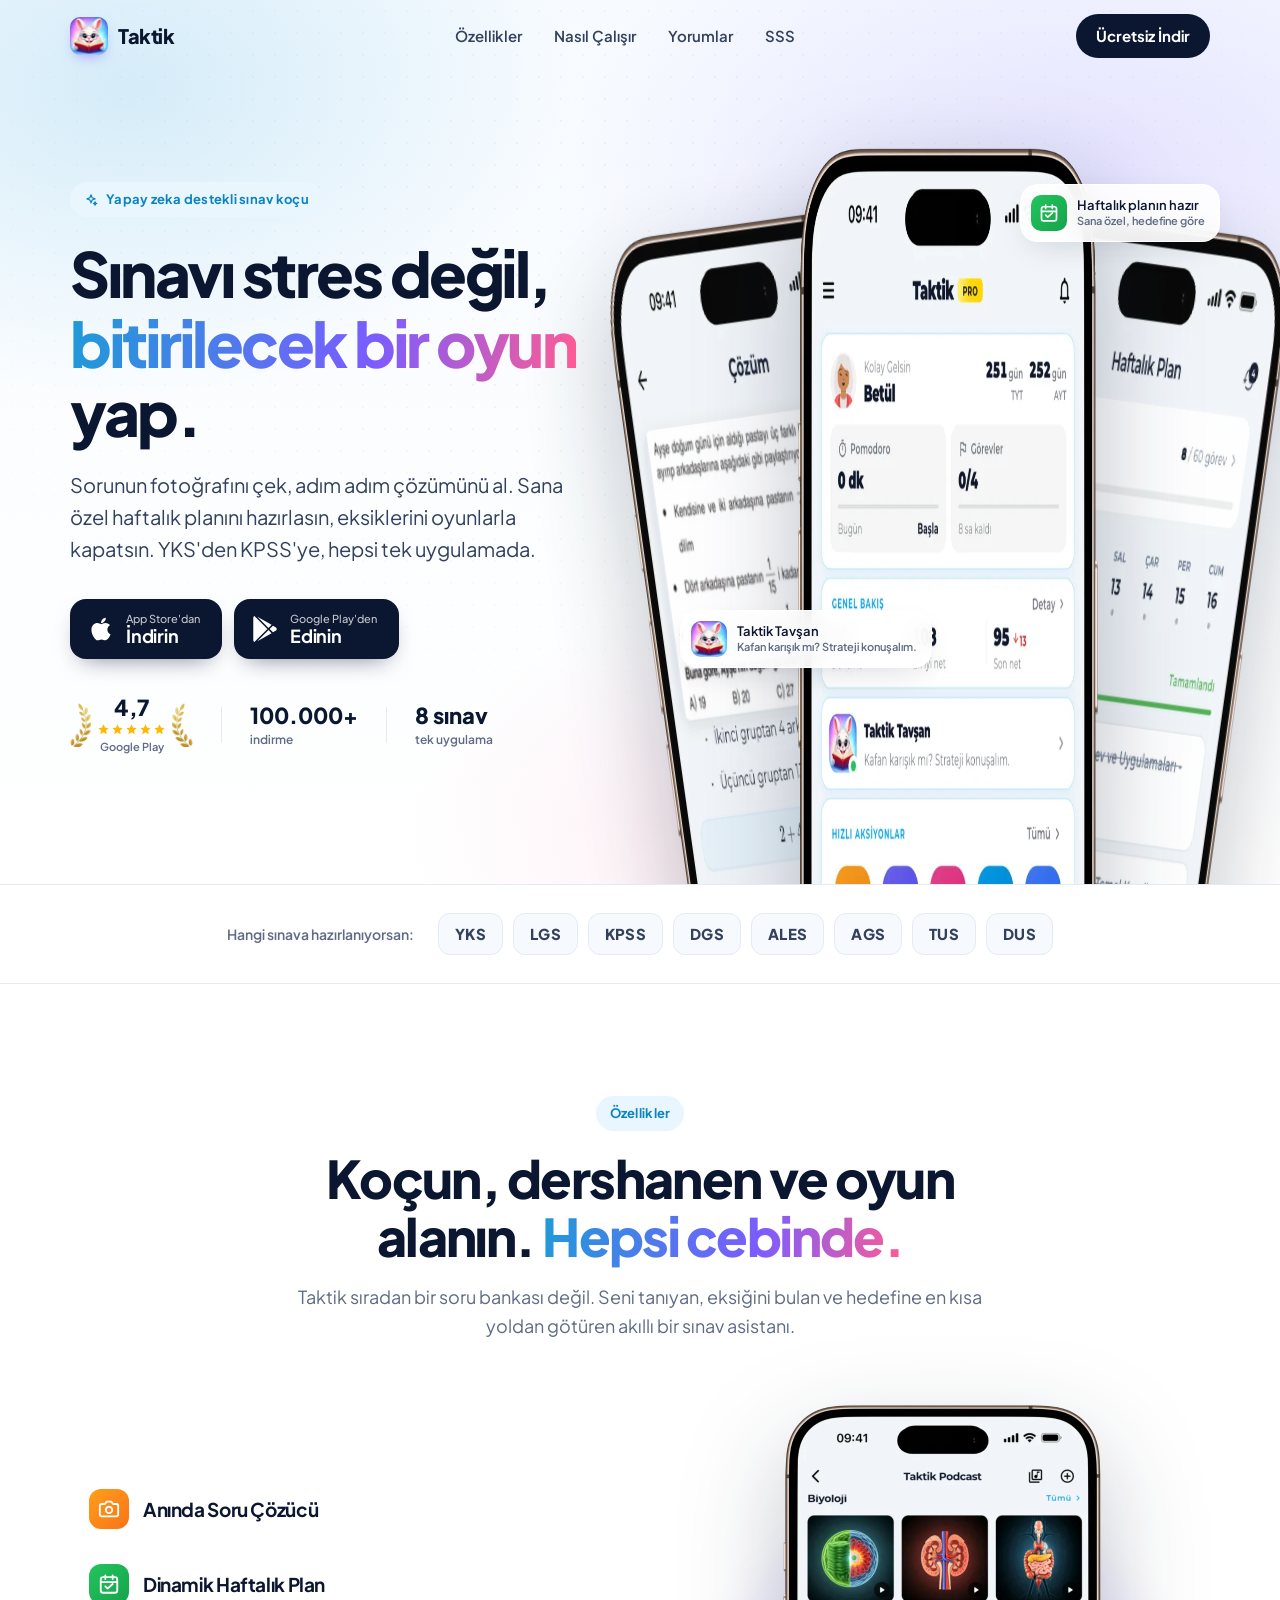
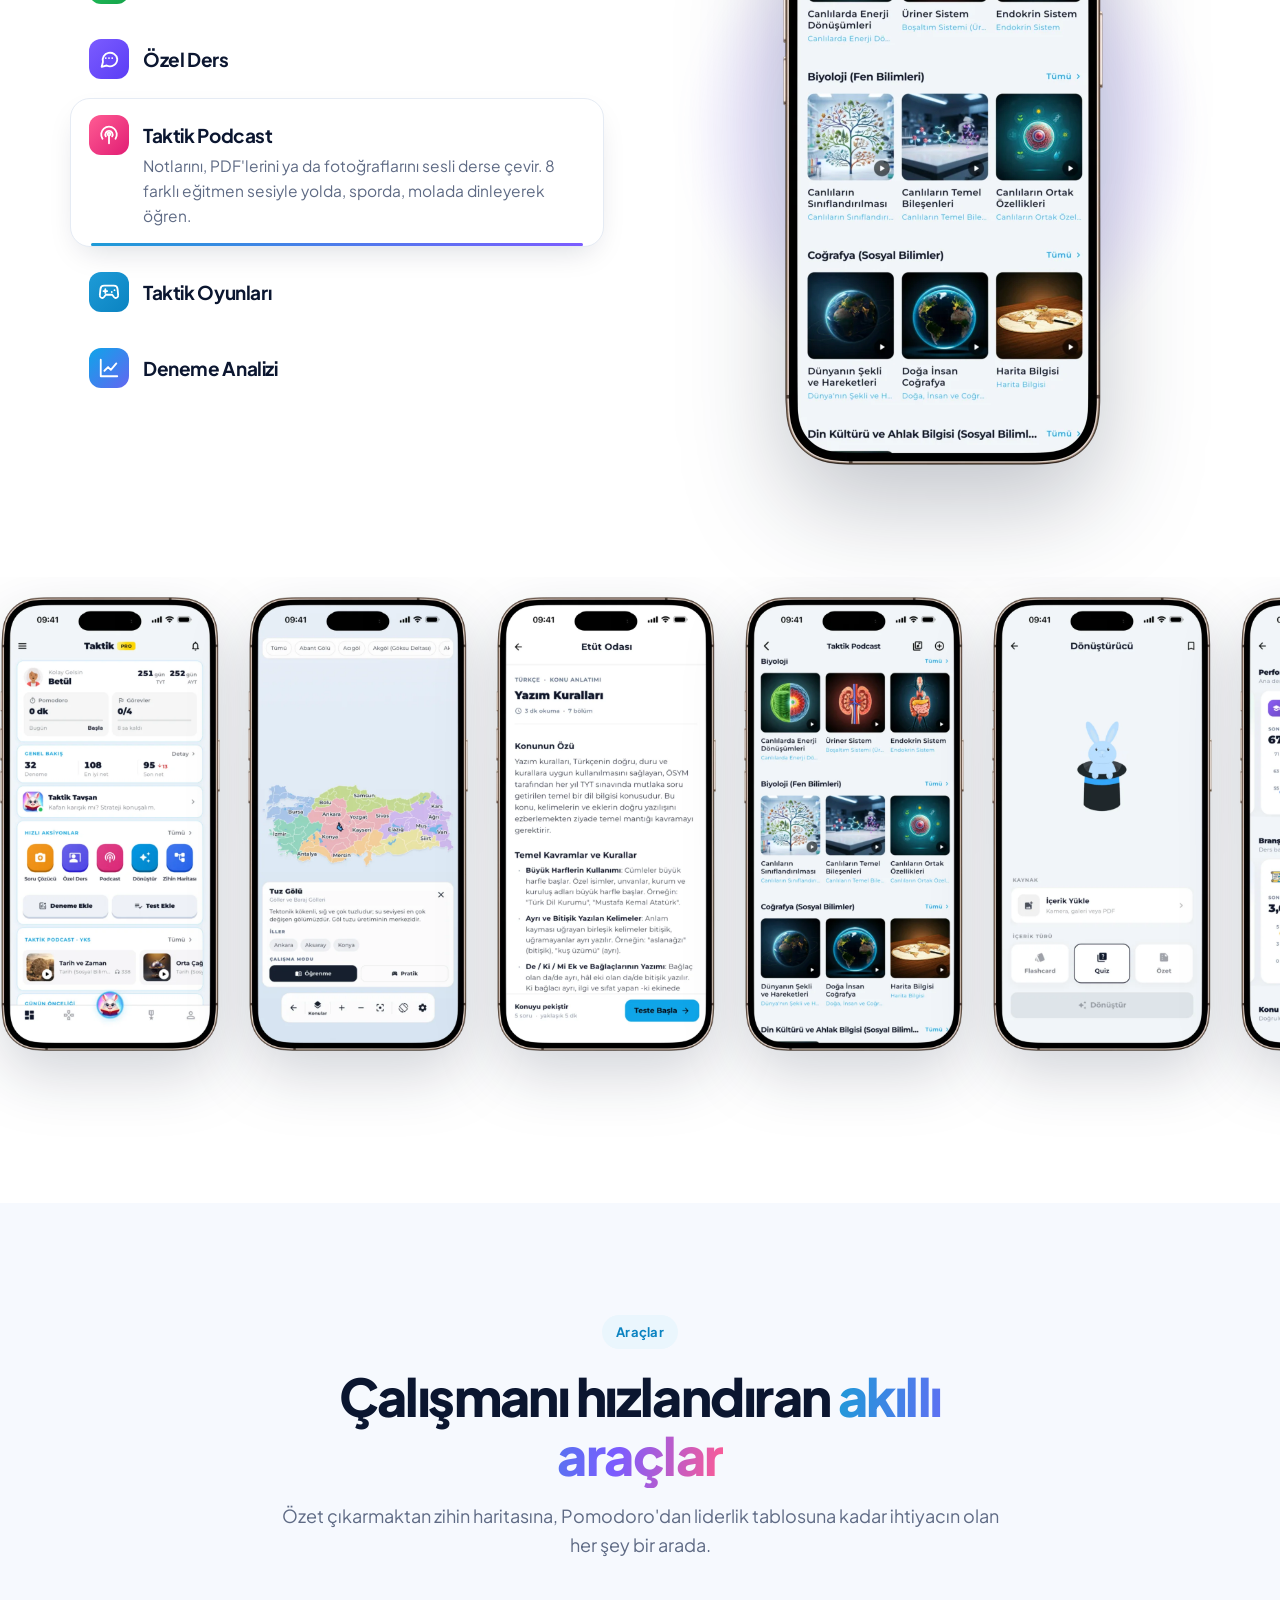
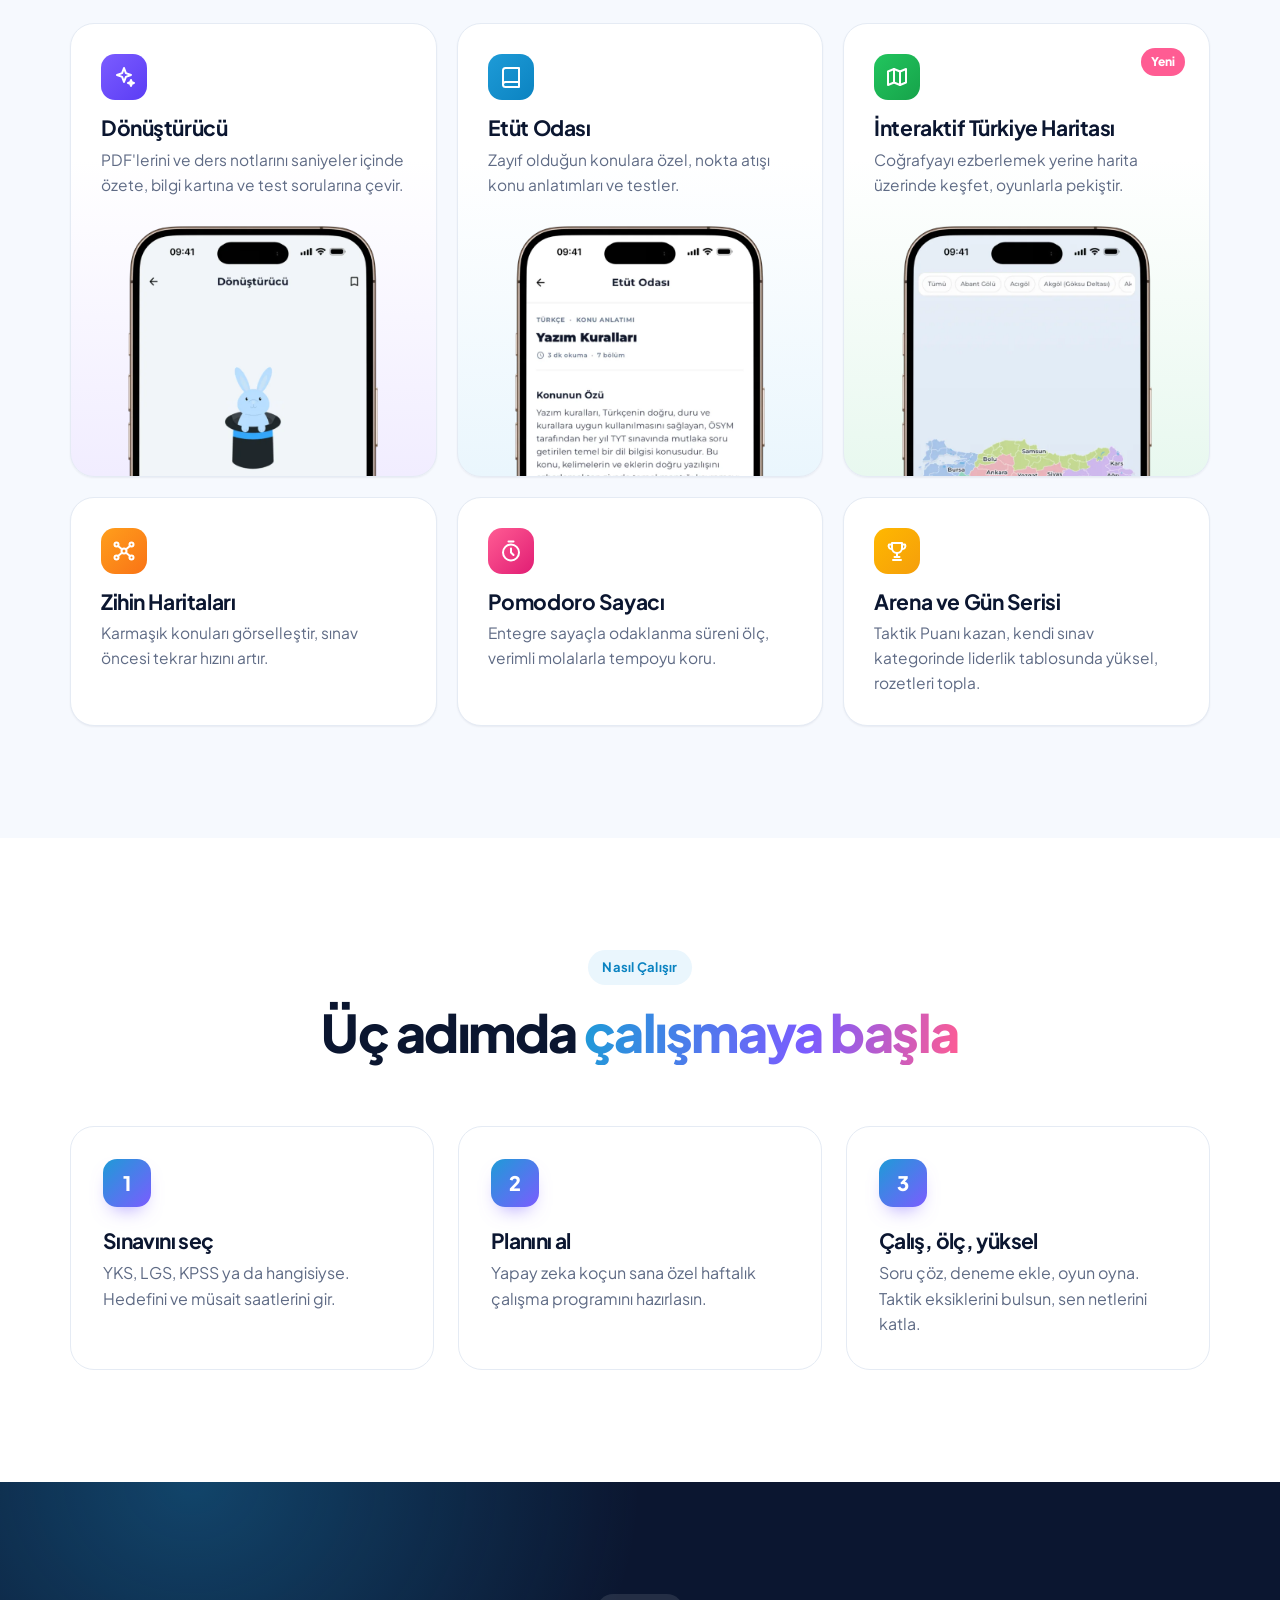
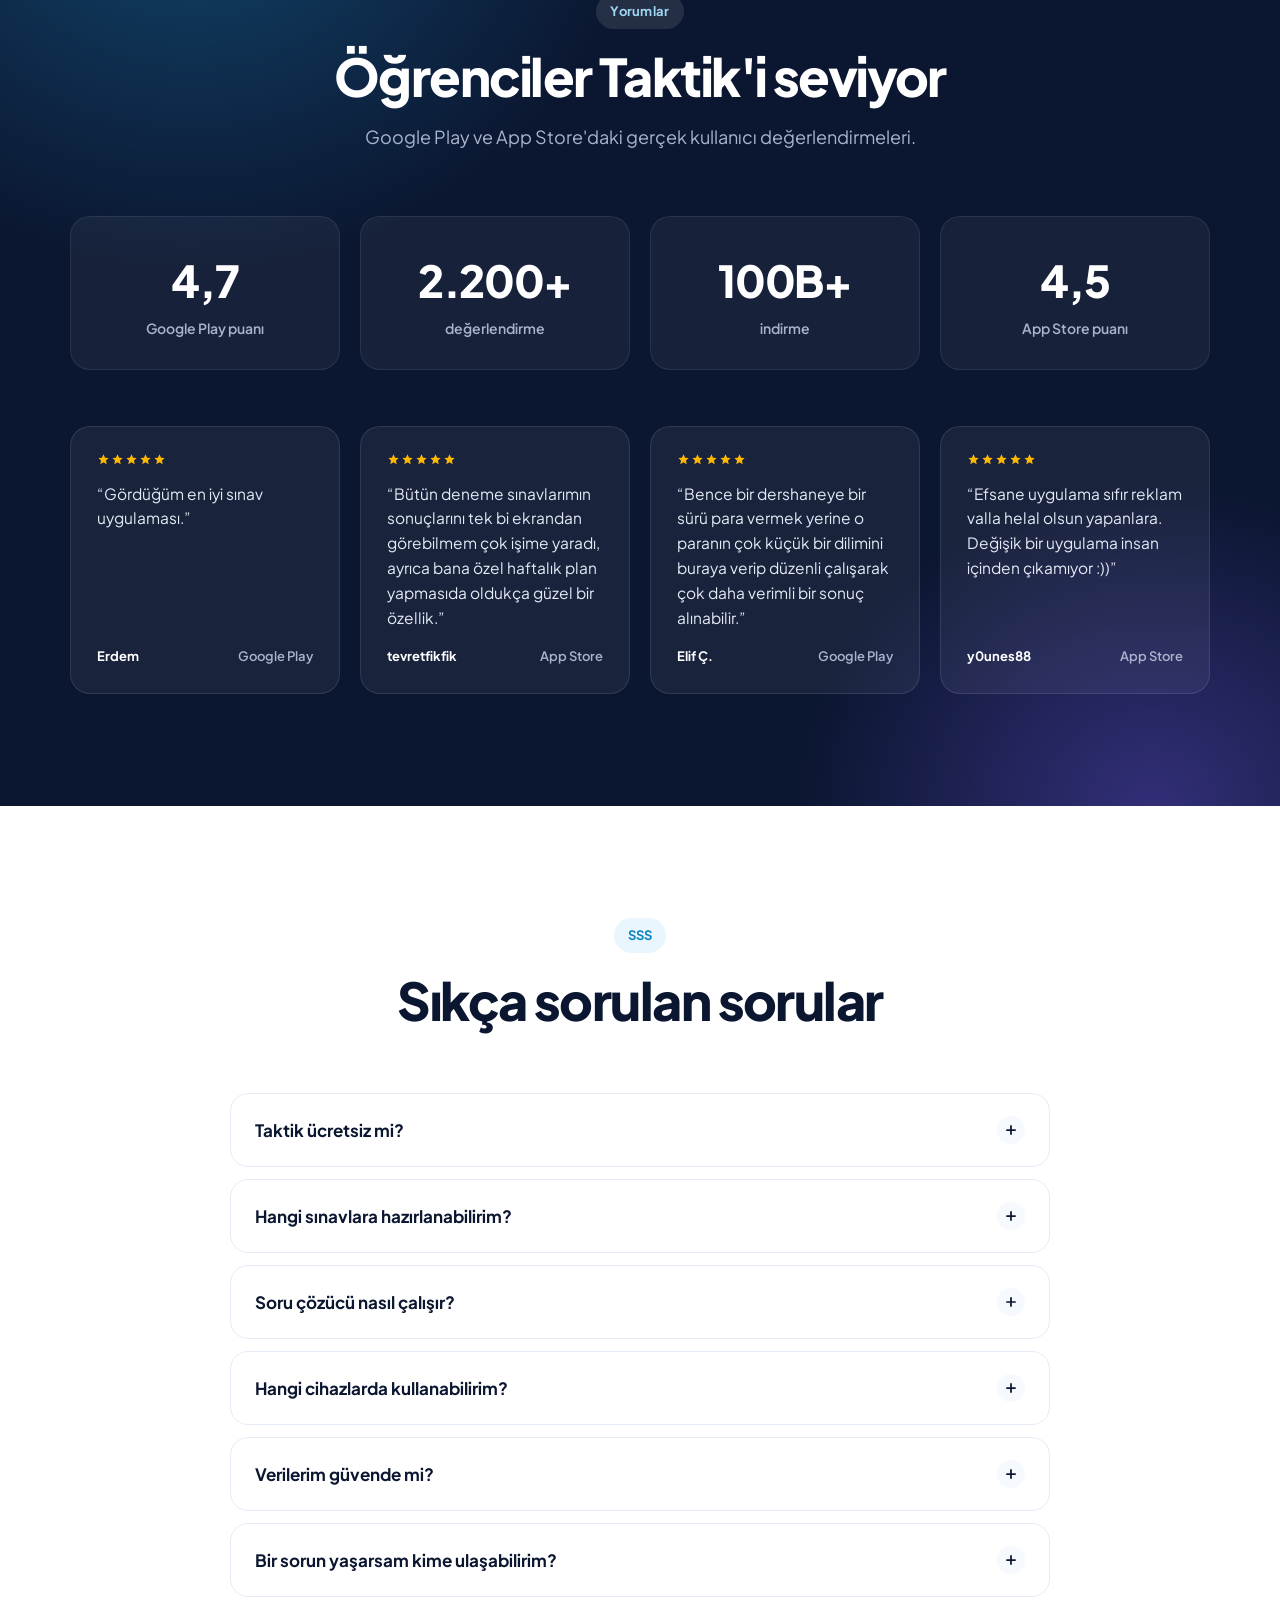
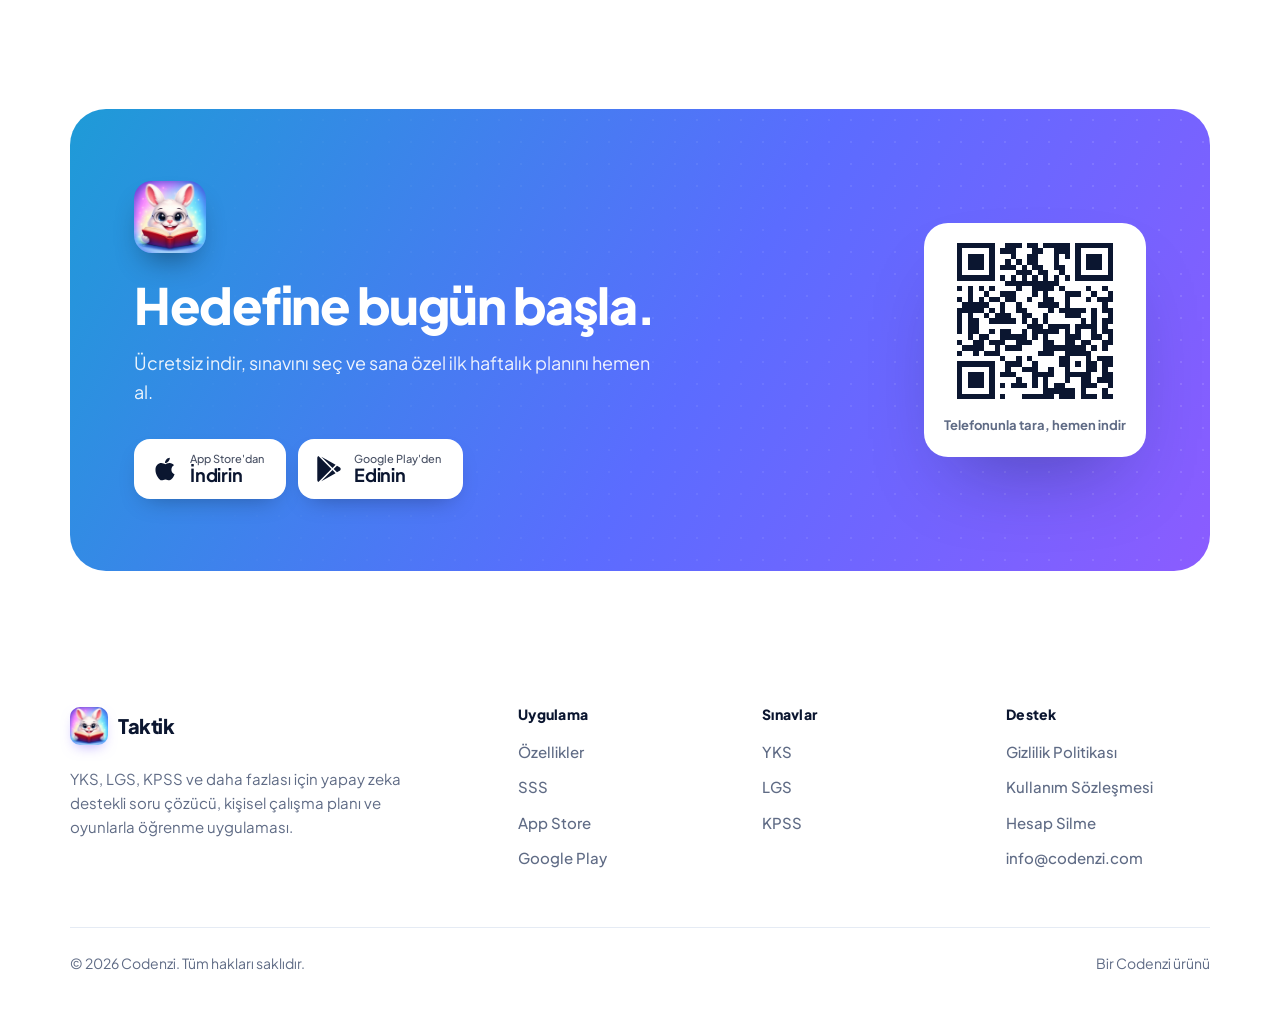
==== commit d54bba6c: "Hero başlık boyutu düzeltmesi" ====
--- a/index.html
+++ b/index.html
@@ -175,9 +175,10 @@
             -webkit-mask-image: radial-gradient(70% 60% at 50% 30%, #000 30%, transparent 100%);
             mask-image: radial-gradient(70% 60% at 50% 30%, #000 30%, transparent 100%);
         }
-        .hero-grid { display: grid; grid-template-columns: 1.05fr 1fr; gap: 48px; align-items: center; }
-        .hero h1 { font-size: clamp(40px, 6vw, 72px); font-weight: 800; margin: 22px 0 22px; letter-spacing: -0.04em; }
-        .hero-lead { font-size: clamp(17px, 1.6vw, 20px); color: var(--ink-2); max-width: 560px; margin-bottom: 34px; }
+        .hero-grid { display: grid; grid-template-columns: 1.1fr 1fr; gap: 40px; align-items: center; }
+        .hero-copy { position: relative; z-index: 5; }
+        .hero h1 { font-size: clamp(38px, 4.9vw, 62px); font-weight: 800; margin: 22px 0 22px; letter-spacing: -0.04em; }
+        .hero-lead { font-size: clamp(17px, 1.6vw, 20px); color: var(--ink-2); max-width: 520px; margin-bottom: 34px; }
 
         .proof { display: flex; flex-wrap: wrap; align-items: center; gap: 14px 28px; margin-top: 36px; }
         .rating { display: inline-flex; align-items: center; gap: 6px; }
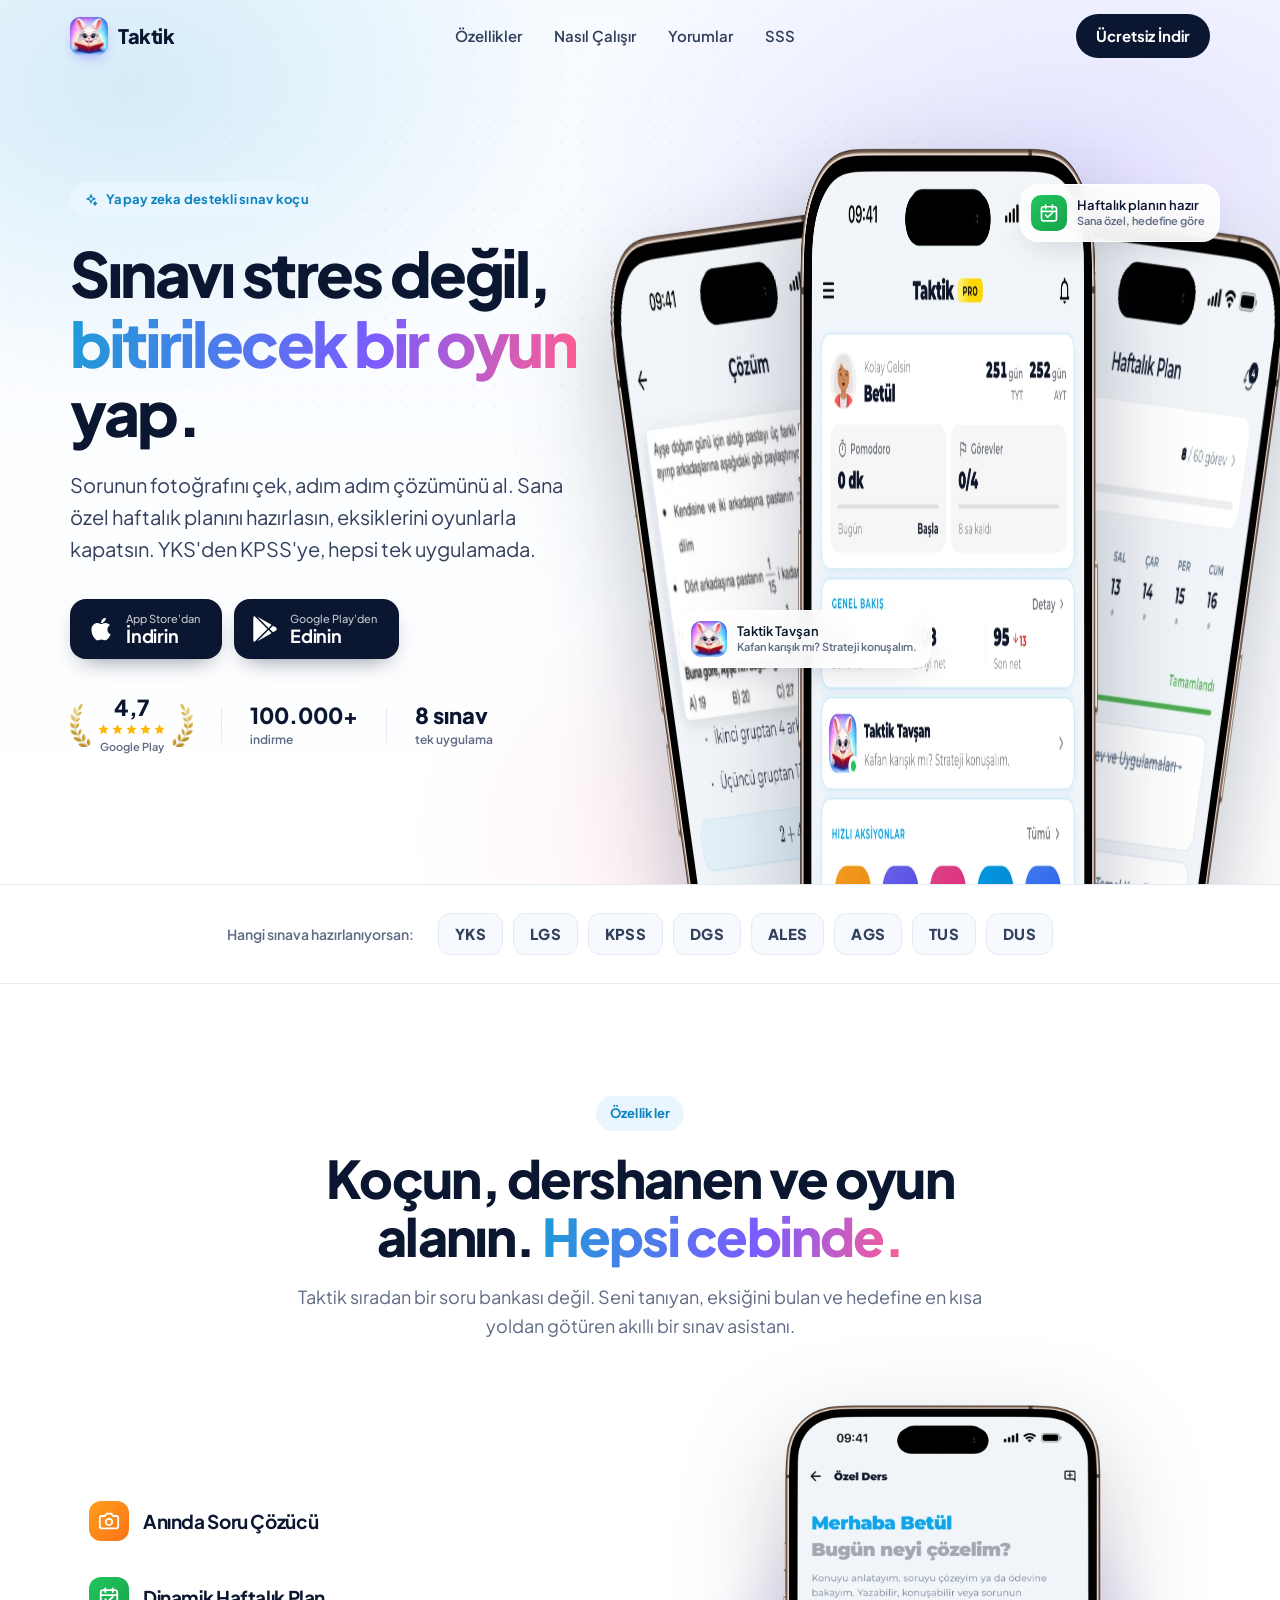
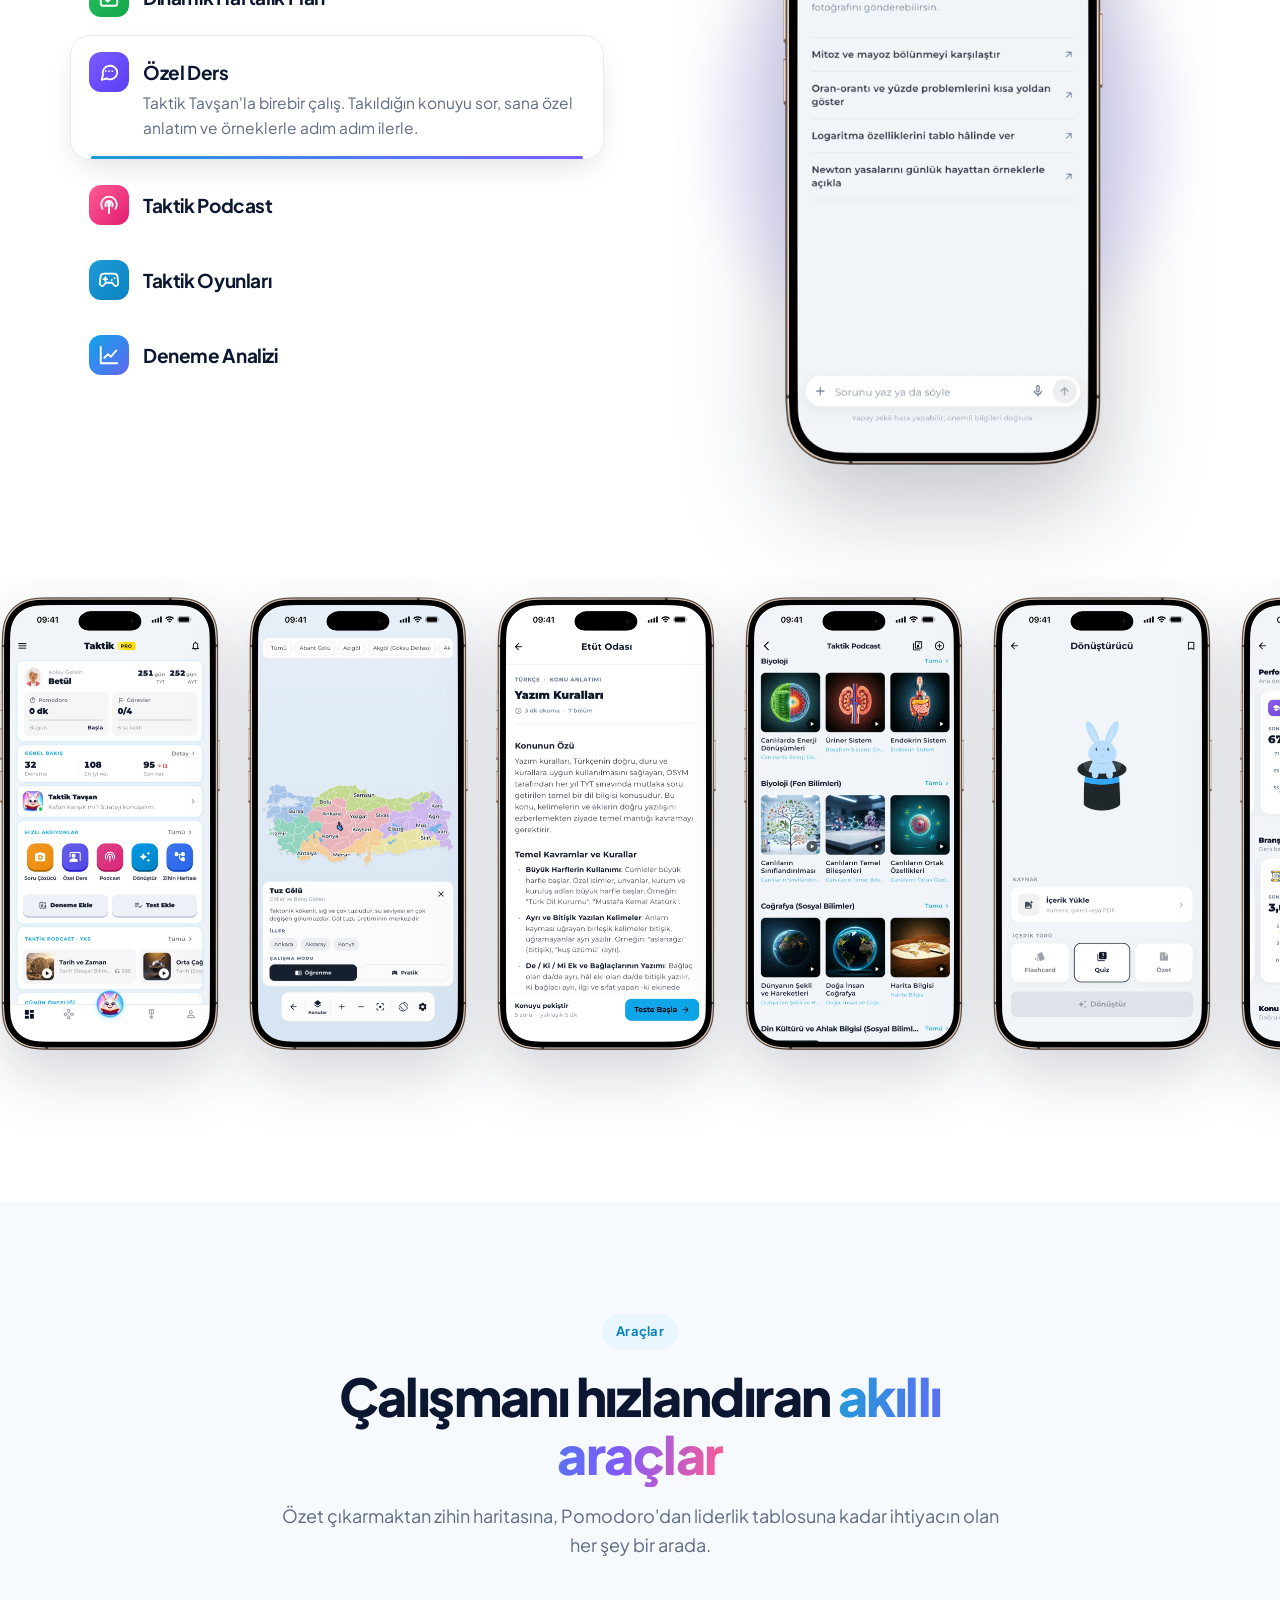
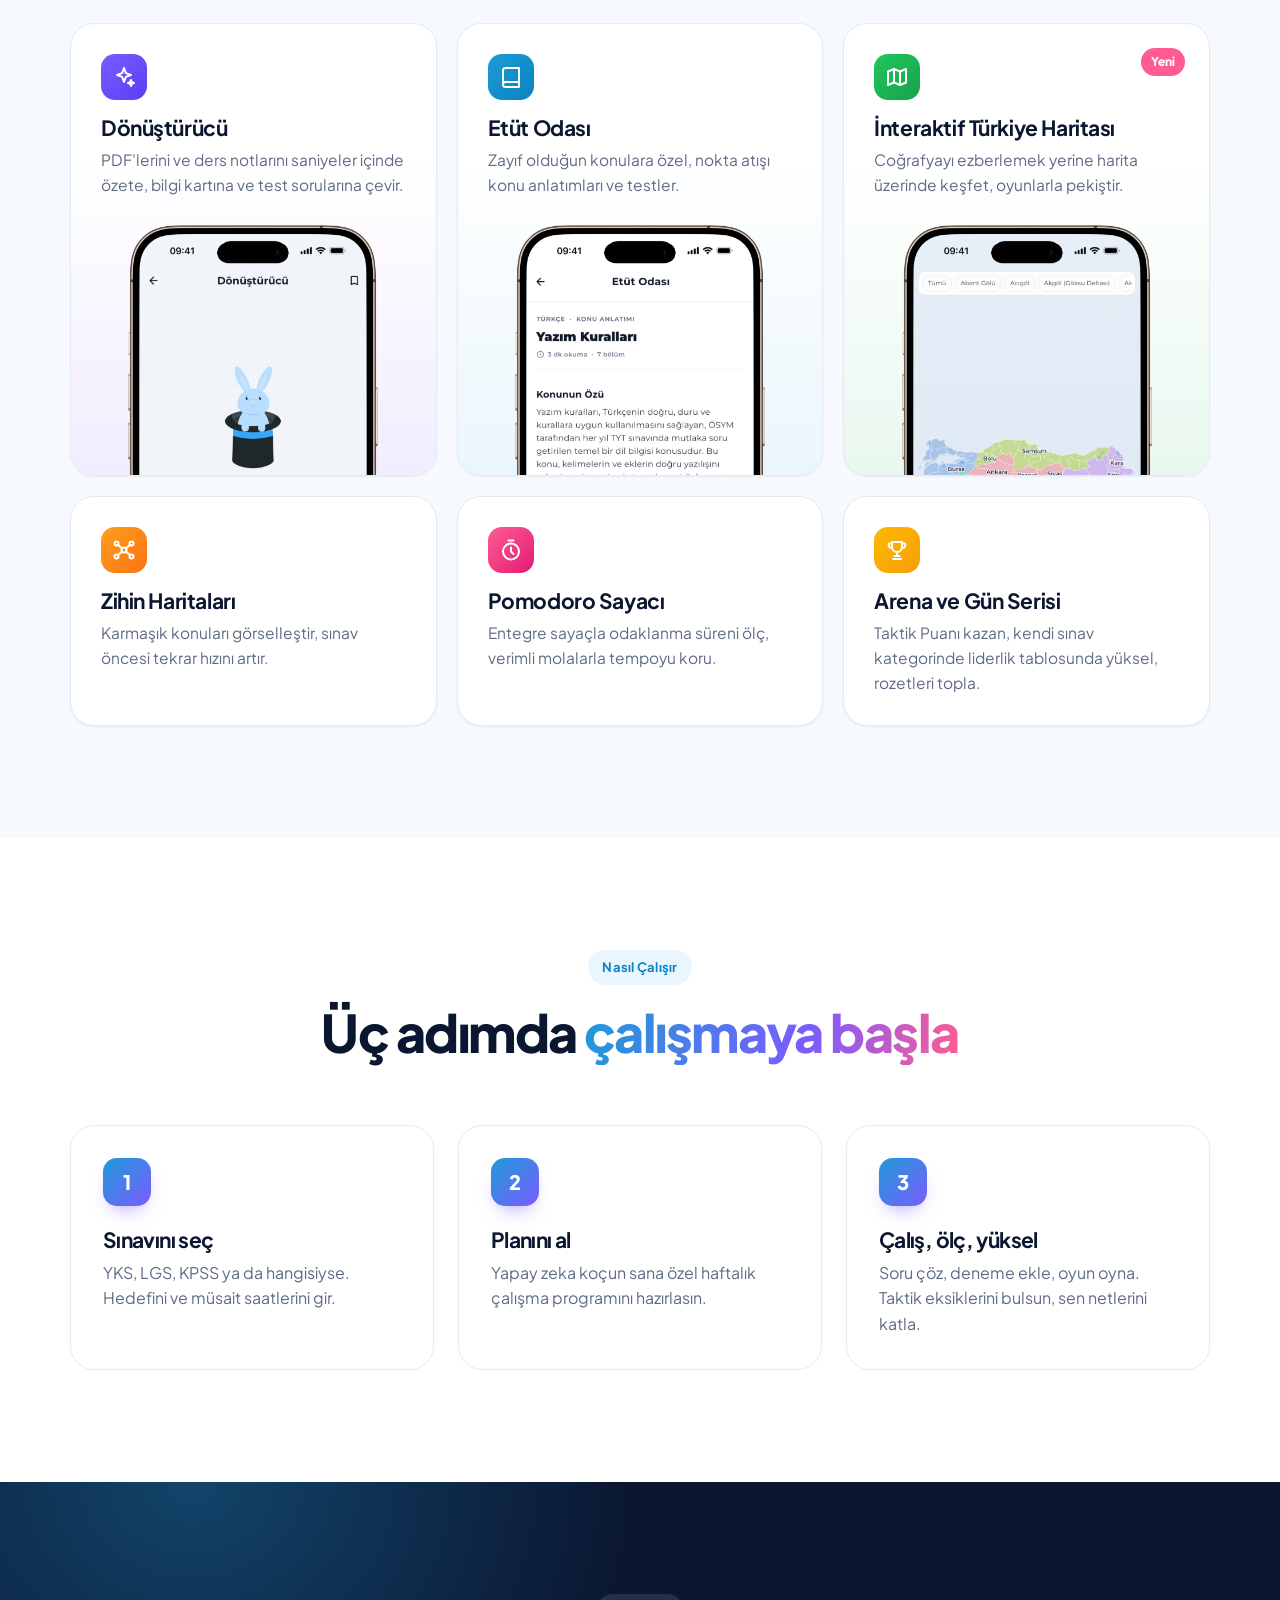
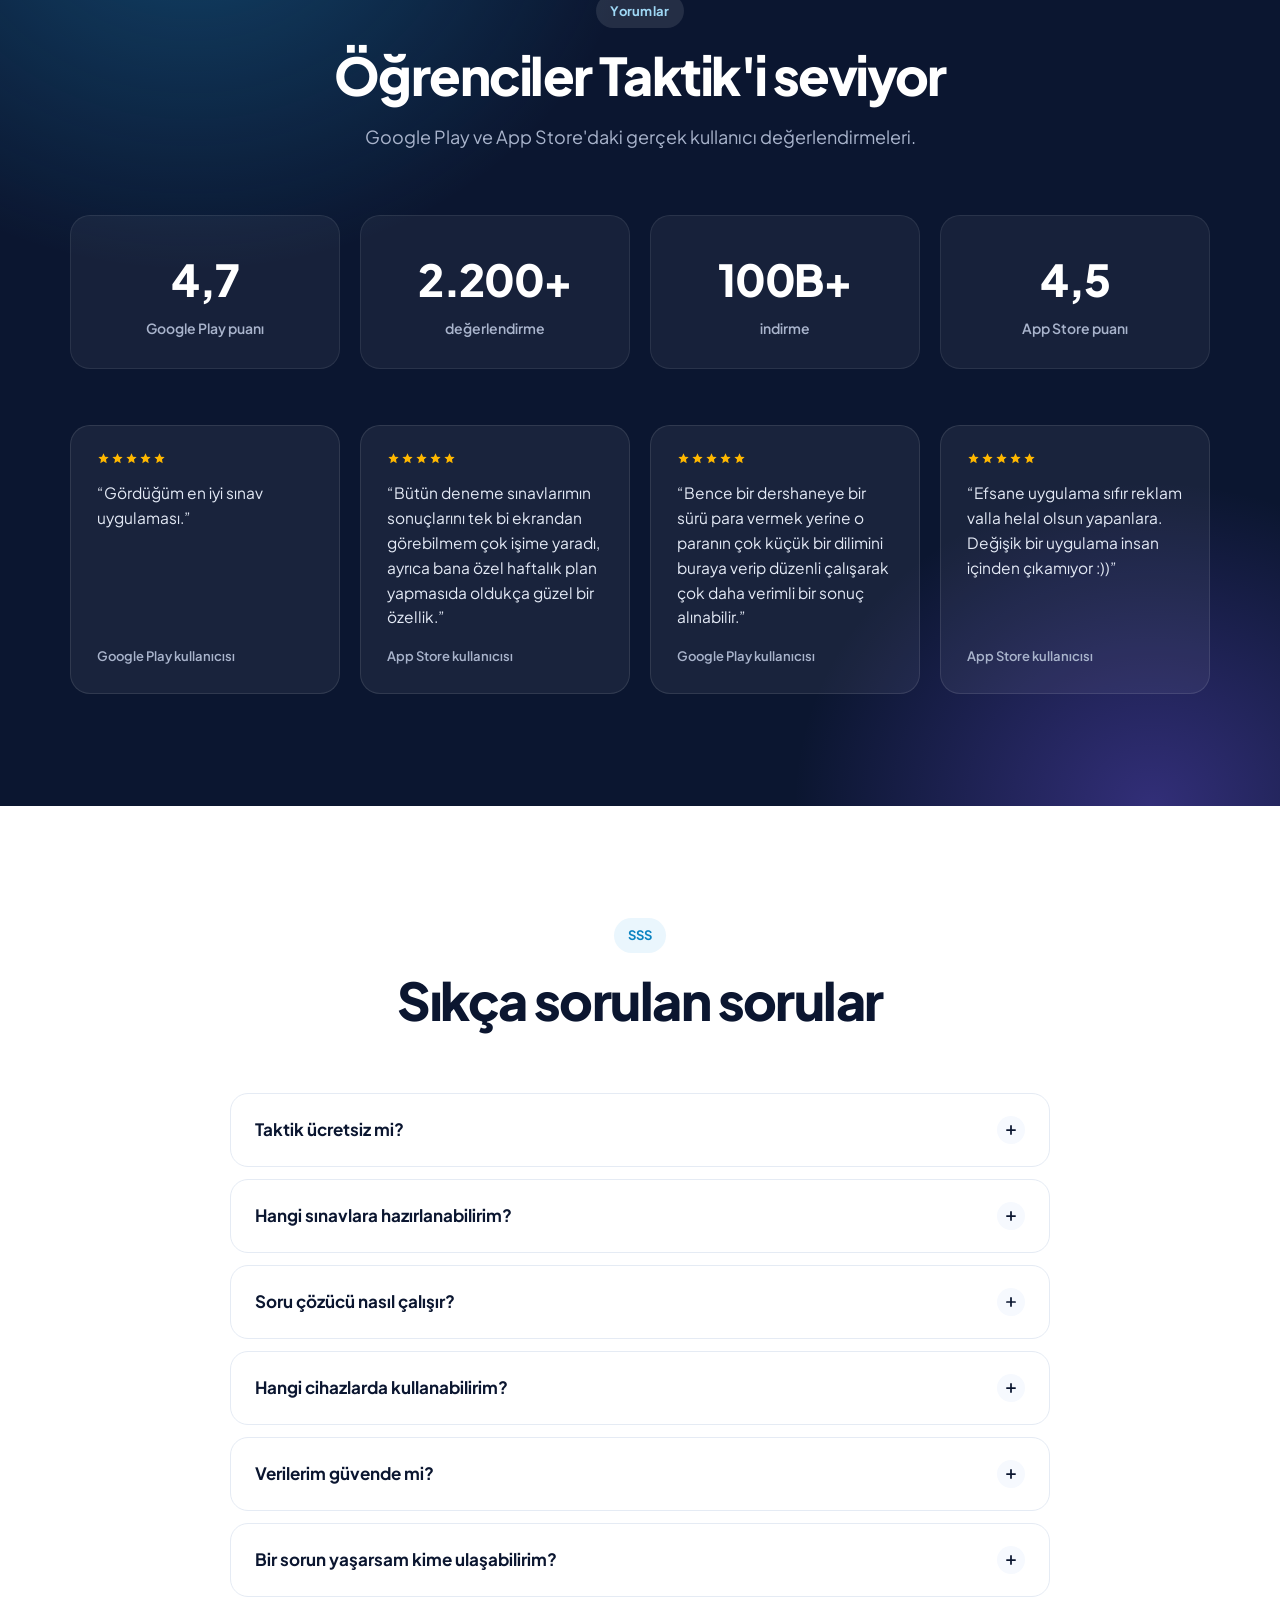
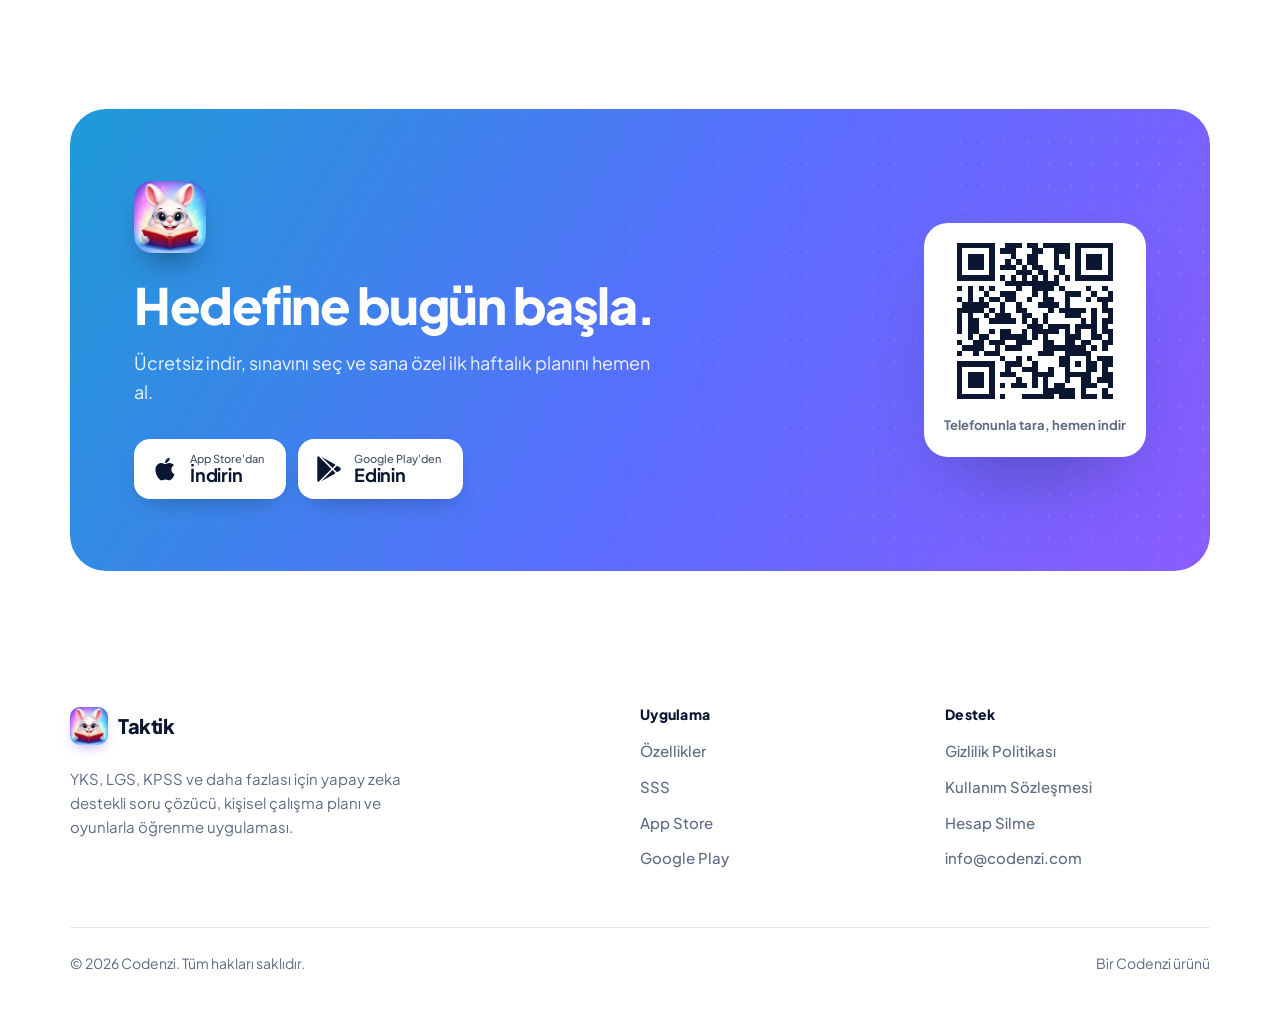
==== commit e61d4bd1: "Defne yönü, yorum isimleri, Sınavlar sütunu ve görsel önbellek düzeltmesi" ====
--- a/index.html
+++ b/index.html
@@ -24,7 +24,7 @@
     <link rel="preconnect" href="https://fonts.googleapis.com">
     <link rel="preconnect" href="https://fonts.gstatic.com" crossorigin>
     <link rel="stylesheet" href="https://fonts.googleapis.com/css2?family=Plus+Jakarta+Sans:wght@400;500;600;700;800&display=swap">
-    <link rel="preload" as="image" href="img/ss-anasayfa.webp" fetchpriority="high">
+    <link rel="preload" as="image" href="img/ss-anasayfa.webp?v=2" fetchpriority="high">
 
     <script type="application/ld+json">
     {
@@ -184,7 +184,7 @@
         .rating { display: inline-flex; align-items: center; gap: 6px; }
         .laurel { position: relative; width: 21px; height: 44px; overflow: hidden; flex-shrink: 0; }
         .laurel img { position: absolute; height: 117px; width: auto; max-width: none; left: -28px; top: -36px; }
-        .laurel.r { transform: scaleX(-1); }
+        .laurel:not(.r) { transform: scaleX(-1); }
         .rating-body { text-align: center; line-height: 1.15; }
         .rating-body strong { display: block; font-size: 22px; font-weight: 800; }
         .stars { display: inline-flex; gap: 1px; color: var(--sun); }
@@ -198,8 +198,8 @@
         .hero-visual { position: relative; height: 640px; }
         .hero-visual .phone { position: absolute; width: 270px; filter: drop-shadow(0 40px 50px rgba(11, 22, 48, .28)); }
         .hero-visual .p-center { left: 50%; top: 0; width: 300px; transform: translateX(-50%); z-index: 3; animation: float 7s ease-in-out infinite; }
-        .hero-visual .p-left { left: 0; top: 70px; transform: rotate(-8deg); z-index: 2; opacity: .96; }
-        .hero-visual .p-right { right: 0; top: 70px; transform: rotate(8deg); z-index: 2; opacity: .96; }
+        .hero-visual .p-left { left: 0; top: 70px; transform: rotate(-8deg); z-index: 2; }
+        .hero-visual .p-right { right: 0; top: 70px; transform: rotate(8deg); z-index: 2; }
         @keyframes float { 0%, 100% { transform: translate(-50%, 0); } 50% { transform: translate(-50%, -14px); } }
 
         .chip {
@@ -392,7 +392,7 @@
 
         /* ---------- Footer ---------- */
         footer.site { padding: 24px 0 40px; }
-        .foot-grid { display: grid; grid-template-columns: 2fr 1fr 1fr 1fr; gap: 40px; }
+        .foot-grid { display: grid; grid-template-columns: 2fr 1fr 1fr; gap: 40px; }
         .foot-grid p { color: var(--muted); font-size: 15px; margin-top: 16px; max-width: 340px; }
         .foot-grid h4 { font-size: 14px; font-weight: 800; letter-spacing: .02em; margin-bottom: 16px; }
         .foot-grid ul { list-style: none; margin: 0; padding: 0; display: flex; flex-direction: column; gap: 10px; }
@@ -475,8 +475,8 @@
             .hero-visual { height: 440px; margin-top: 8px; }
             .hero-visual .phone { width: 160px; }
             .hero-visual .p-center { width: 205px; }
-            .hero-visual .p-left { left: -18px; top: 70px; opacity: .9; }
-            .hero-visual .p-right { right: -18px; top: 70px; opacity: .9; }
+            .hero-visual .p-left { left: -18px; top: 70px; }
+            .hero-visual .p-right { right: -18px; top: 70px; }
             .proof .proof-stat:last-child { display: none; }
             .store-btn { min-width: 168px; }
             .chip { font-size: 12px; padding: 8px 12px 8px 8px; }
@@ -590,9 +590,9 @@
                 </div>
 
                 <div class="hero-visual" aria-hidden="true">
-                    <img class="phone p-left" src="img/ss-soru-cozucu.webp" alt="" width="640" height="1320">
-                    <img class="phone p-right" src="img/ss-haftalik-plan.webp" alt="" width="640" height="1320">
-                    <img class="phone p-center" src="img/ss-anasayfa.webp" alt="" width="640" height="1320" fetchpriority="high">
+                    <img class="phone p-left" src="img/ss-soru-cozucu.webp?v=2" alt="" width="640" height="1320">
+                    <img class="phone p-right" src="img/ss-haftalik-plan.webp?v=2" alt="" width="640" height="1320">
+                    <img class="phone p-center" src="img/ss-anasayfa.webp?v=2" alt="" width="640" height="1320" fetchpriority="high">
                     <div class="chip chip-1">
                         <img src="logo_inapp.webp" alt="">
                         <div>Taktik Tavşan<small>Kafan karışık mı? Strateji konuşalım.</small></div>
@@ -667,12 +667,12 @@
 
                     <div class="stage">
                         <div class="screens">
-                            <img class="active" src="img/ss-soru-cozucu.webp" alt="Taktik soru çözücü ekranı" width="640" height="1320">
-                            <img src="img/ss-haftalik-plan.webp" alt="Taktik haftalık plan ekranı" width="640" height="1320" loading="lazy">
-                            <img src="img/ss-ozel-ders.webp" alt="Taktik özel ders ekranı" width="640" height="1320" loading="lazy">
-                            <img src="img/ss-podcast.webp" alt="Taktik podcast ekranı" width="640" height="1320" loading="lazy">
-                            <img src="img/ss-oyunlar.webp" alt="Taktik oyunları ekranı" width="640" height="1320" loading="lazy">
-                            <img src="img/ss-deneme-analizi.webp" alt="Taktik deneme analizi ekranı" width="640" height="1320" loading="lazy">
+                            <img class="active" src="img/ss-soru-cozucu.webp?v=2" alt="Taktik soru çözücü ekranı" width="640" height="1320">
+                            <img src="img/ss-haftalik-plan.webp?v=2" alt="Taktik haftalık plan ekranı" width="640" height="1320" loading="lazy">
+                            <img src="img/ss-ozel-ders.webp?v=2" alt="Taktik özel ders ekranı" width="640" height="1320" loading="lazy">
+                            <img src="img/ss-podcast.webp?v=2" alt="Taktik podcast ekranı" width="640" height="1320" loading="lazy">
+                            <img src="img/ss-oyunlar.webp?v=2" alt="Taktik oyunları ekranı" width="640" height="1320" loading="lazy">
+                            <img src="img/ss-deneme-analizi.webp?v=2" alt="Taktik deneme analizi ekranı" width="640" height="1320" loading="lazy">
                         </div>
                     </div>
                     <p class="tab-desc" id="tabDesc" aria-live="polite"></p>
@@ -683,26 +683,26 @@
         <!-- GALLERY -->
         <section class="gallery" aria-label="Uygulama ekran görüntüleri">
             <div class="marquee">
-                <img src="img/ss-anasayfa.webp" alt="Ana sayfa" width="640" height="1320" loading="lazy">
-                <img src="img/ss-harita.webp" alt="İnteraktif Türkiye haritası" width="640" height="1320" loading="lazy">
-                <img src="img/ss-etut-odasi.webp" alt="Etüt odası" width="640" height="1320" loading="lazy">
-                <img src="img/ss-podcast.webp" alt="Podcast" width="640" height="1320" loading="lazy">
-                <img src="img/ss-donusturucu.webp" alt="Dönüştürücü" width="640" height="1320" loading="lazy">
-                <img src="img/ss-deneme-analizi.webp" alt="Deneme analizi" width="640" height="1320" loading="lazy">
-                <img src="img/ss-oyunlar.webp" alt="Taktik oyunları" width="640" height="1320" loading="lazy">
-                <img src="img/ss-ozel-ders.webp" alt="Özel ders" width="640" height="1320" loading="lazy">
-                <img src="img/ss-haftalik-plan.webp" alt="Haftalık plan" width="640" height="1320" loading="lazy">
-                <img src="img/ss-soru-cozucu.webp" alt="Soru çözücü" width="640" height="1320" loading="lazy">
-                <img src="img/ss-anasayfa.webp" alt="" aria-hidden="true" width="640" height="1320" loading="lazy">
-                <img src="img/ss-harita.webp" alt="" aria-hidden="true" width="640" height="1320" loading="lazy">
-                <img src="img/ss-etut-odasi.webp" alt="" aria-hidden="true" width="640" height="1320" loading="lazy">
-                <img src="img/ss-podcast.webp" alt="" aria-hidden="true" width="640" height="1320" loading="lazy">
-                <img src="img/ss-donusturucu.webp" alt="" aria-hidden="true" width="640" height="1320" loading="lazy">
-                <img src="img/ss-deneme-analizi.webp" alt="" aria-hidden="true" width="640" height="1320" loading="lazy">
-                <img src="img/ss-oyunlar.webp" alt="" aria-hidden="true" width="640" height="1320" loading="lazy">
-                <img src="img/ss-ozel-ders.webp" alt="" aria-hidden="true" width="640" height="1320" loading="lazy">
-                <img src="img/ss-haftalik-plan.webp" alt="" aria-hidden="true" width="640" height="1320" loading="lazy">
-                <img src="img/ss-soru-cozucu.webp" alt="" aria-hidden="true" width="640" height="1320" loading="lazy">
+                <img src="img/ss-anasayfa.webp?v=2" alt="Ana sayfa" width="640" height="1320" loading="lazy">
+                <img src="img/ss-harita.webp?v=2" alt="İnteraktif Türkiye haritası" width="640" height="1320" loading="lazy">
+                <img src="img/ss-etut-odasi.webp?v=2" alt="Etüt odası" width="640" height="1320" loading="lazy">
+                <img src="img/ss-podcast.webp?v=2" alt="Podcast" width="640" height="1320" loading="lazy">
+                <img src="img/ss-donusturucu.webp?v=2" alt="Dönüştürücü" width="640" height="1320" loading="lazy">
+                <img src="img/ss-deneme-analizi.webp?v=2" alt="Deneme analizi" width="640" height="1320" loading="lazy">
+                <img src="img/ss-oyunlar.webp?v=2" alt="Taktik oyunları" width="640" height="1320" loading="lazy">
+                <img src="img/ss-ozel-ders.webp?v=2" alt="Özel ders" width="640" height="1320" loading="lazy">
+                <img src="img/ss-haftalik-plan.webp?v=2" alt="Haftalık plan" width="640" height="1320" loading="lazy">
+                <img src="img/ss-soru-cozucu.webp?v=2" alt="Soru çözücü" width="640" height="1320" loading="lazy">
+                <img src="img/ss-anasayfa.webp?v=2" alt="" aria-hidden="true" width="640" height="1320" loading="lazy">
+                <img src="img/ss-harita.webp?v=2" alt="" aria-hidden="true" width="640" height="1320" loading="lazy">
+                <img src="img/ss-etut-odasi.webp?v=2" alt="" aria-hidden="true" width="640" height="1320" loading="lazy">
+                <img src="img/ss-podcast.webp?v=2" alt="" aria-hidden="true" width="640" height="1320" loading="lazy">
+                <img src="img/ss-donusturucu.webp?v=2" alt="" aria-hidden="true" width="640" height="1320" loading="lazy">
+                <img src="img/ss-deneme-analizi.webp?v=2" alt="" aria-hidden="true" width="640" height="1320" loading="lazy">
+                <img src="img/ss-oyunlar.webp?v=2" alt="" aria-hidden="true" width="640" height="1320" loading="lazy">
+                <img src="img/ss-ozel-ders.webp?v=2" alt="" aria-hidden="true" width="640" height="1320" loading="lazy">
+                <img src="img/ss-haftalik-plan.webp?v=2" alt="" aria-hidden="true" width="640" height="1320" loading="lazy">
+                <img src="img/ss-soru-cozucu.webp?v=2" alt="" aria-hidden="true" width="640" height="1320" loading="lazy">
             </div>
         </section>
 
@@ -720,20 +720,20 @@
                         <span class="c-ico" style="background:linear-gradient(135deg,#7B5CFF,#5B3DF5)"><svg><use href="#i-sparkle"/></svg></span>
                         <h3>Dönüştürücü</h3>
                         <p>PDF'lerini ve ders notlarını saniyeler içinde özete, bilgi kartına ve test sorularına çevir.</p>
-                        <div class="shot-img"><img src="img/ss-donusturucu.webp" alt="Dönüştürücü ekranı" width="640" height="1320" loading="lazy"></div>
+                        <div class="shot-img"><img src="img/ss-donusturucu.webp?v=2" alt="Dönüştürücü ekranı" width="640" height="1320" loading="lazy"></div>
                     </article>
                     <article class="card span-2 shot tint-blue reveal">
                         <span class="c-ico" style="background:linear-gradient(135deg,#1E9BD7,#0B83C1)"><svg><use href="#i-book"/></svg></span>
                         <h3>Etüt Odası</h3>
                         <p>Zayıf olduğun konulara özel, nokta atışı konu anlatımları ve testler.</p>
-                        <div class="shot-img"><img src="img/ss-etut-odasi.webp" alt="Etüt odası ekranı" width="640" height="1320" loading="lazy"></div>
+                        <div class="shot-img"><img src="img/ss-etut-odasi.webp?v=2" alt="Etüt odası ekranı" width="640" height="1320" loading="lazy"></div>
                     </article>
                     <article class="card span-2 shot tint-green reveal">
                         <span class="badge-new">Yeni</span>
                         <span class="c-ico" style="background:linear-gradient(135deg,#22C55E,#16A34A)"><svg><use href="#i-map"/></svg></span>
                         <h3>İnteraktif Türkiye Haritası</h3>
                         <p>Coğrafyayı ezberlemek yerine harita üzerinde keşfet, oyunlarla pekiştir.</p>
-                        <div class="shot-img"><img src="img/ss-harita.webp" alt="Türkiye haritası ekranı" width="640" height="1320" loading="lazy"></div>
+                        <div class="shot-img"><img src="img/ss-harita.webp?v=2" alt="Türkiye haritası ekranı" width="640" height="1320" loading="lazy"></div>
                     </article>
                     <article class="card span-2 reveal">
                         <span class="c-ico" style="background:linear-gradient(135deg,#FF9F1C,#F97316)"><svg><use href="#i-mind"/></svg></span>
@@ -801,22 +801,22 @@
                     <figure class="review reveal" style="margin:0">
                         <span class="stars"><svg><use href="#i-star"/></svg><svg><use href="#i-star"/></svg><svg><use href="#i-star"/></svg><svg><use href="#i-star"/></svg><svg><use href="#i-star"/></svg></span>
                         <p>“Gördüğüm en iyi sınav uygulaması.”</p>
-                        <footer><b>Erdem</b><span>Google Play</span></footer>
+                        <footer><span>Google Play kullanıcısı</span></footer>
                     </figure>
                     <figure class="review reveal" style="margin:0">
                         <span class="stars"><svg><use href="#i-star"/></svg><svg><use href="#i-star"/></svg><svg><use href="#i-star"/></svg><svg><use href="#i-star"/></svg><svg><use href="#i-star"/></svg></span>
                         <p>“Bütün deneme sınavlarımın sonuçlarını tek bi ekrandan görebilmem çok işime yaradı, ayrıca bana özel haftalık plan yapmasıda oldukça güzel bir özellik.”</p>
-                        <footer><b>tevretfikfik</b><span>App Store</span></footer>
+                        <footer><span>App Store kullanıcısı</span></footer>
                     </figure>
                     <figure class="review reveal" style="margin:0">
                         <span class="stars"><svg><use href="#i-star"/></svg><svg><use href="#i-star"/></svg><svg><use href="#i-star"/></svg><svg><use href="#i-star"/></svg><svg><use href="#i-star"/></svg></span>
                         <p>“Bence bir dershaneye bir sürü para vermek yerine o paranın çok küçük bir dilimini buraya verip düzenli çalışarak çok daha verimli bir sonuç alınabilir.”</p>
-                        <footer><b>Elif Ç.</b><span>Google Play</span></footer>
+                        <footer><span>Google Play kullanıcısı</span></footer>
                     </figure>
                     <figure class="review reveal" style="margin:0">
                         <span class="stars"><svg><use href="#i-star"/></svg><svg><use href="#i-star"/></svg><svg><use href="#i-star"/></svg><svg><use href="#i-star"/></svg><svg><use href="#i-star"/></svg></span>
                         <p>“Efsane uygulama sıfır reklam valla helal olsun yapanlara. Değişik bir uygulama insan içinden çıkamıyor :))”</p>
-                        <footer><b>y0unes88</b><span>App Store</span></footer>
+                        <footer><span>App Store kullanıcısı</span></footer>
                     </figure>
                 </div>
             </div>
@@ -901,14 +901,6 @@
                         <li><a href="#sss">SSS</a></li>
                         <li><a href="https://apps.apple.com/tr/app/taktik-ai-s%C4%B1navlara-haz%C4%B1rl%C4%B1k/id6755930518" target="_blank" rel="noopener">App Store</a></li>
                         <li><a href="https://play.google.com/store/apps/details?id=com.codenzi.taktik" target="_blank" rel="noopener">Google Play</a></li>
-                    </ul>
-                </div>
-                <div>
-                    <h4>Sınavlar</h4>
-                    <ul>
-                        <li><a href="https://www.codenzi.com/taktik-yks.html">YKS</a></li>
-                        <li><a href="https://www.codenzi.com/taktik-lgs.html">LGS</a></li>
-                        <li><a href="https://www.codenzi.com/taktik-kpss.html">KPSS</a></li>
                     </ul>
                 </div>
                 <div>
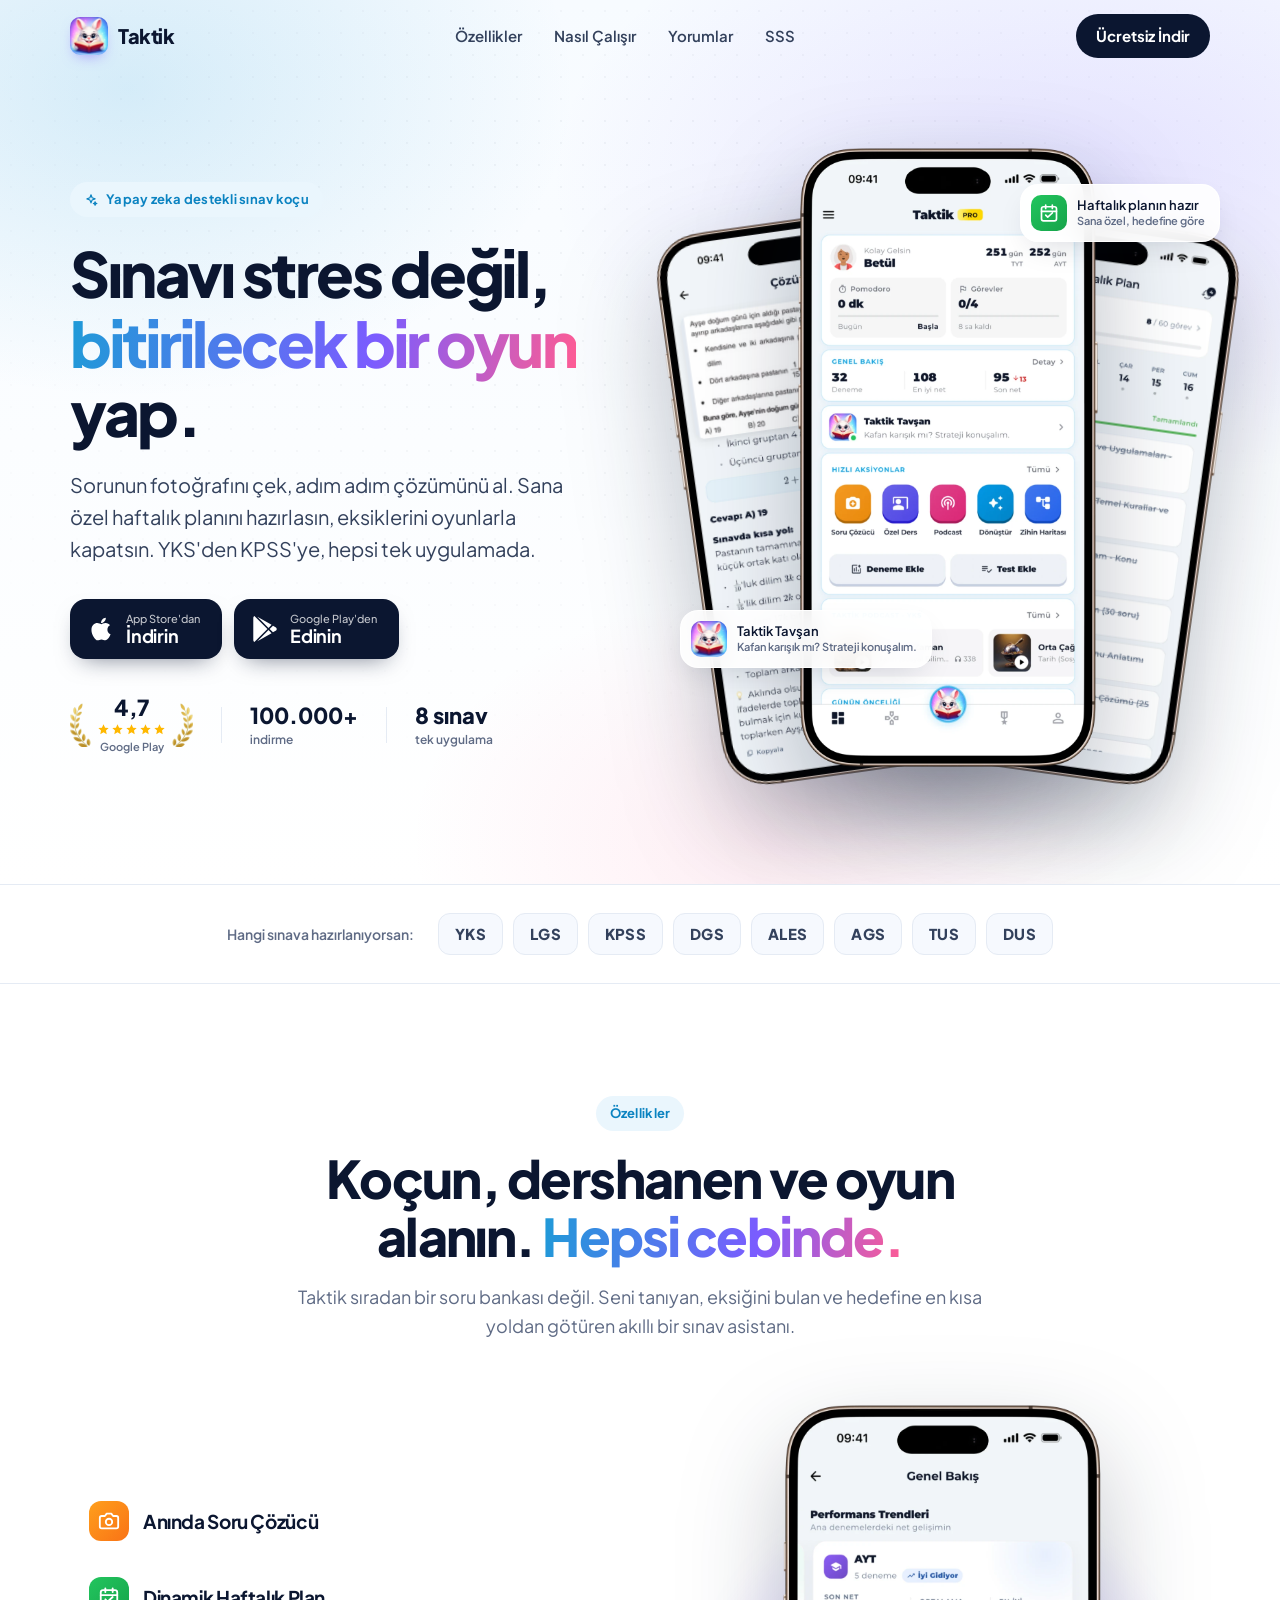
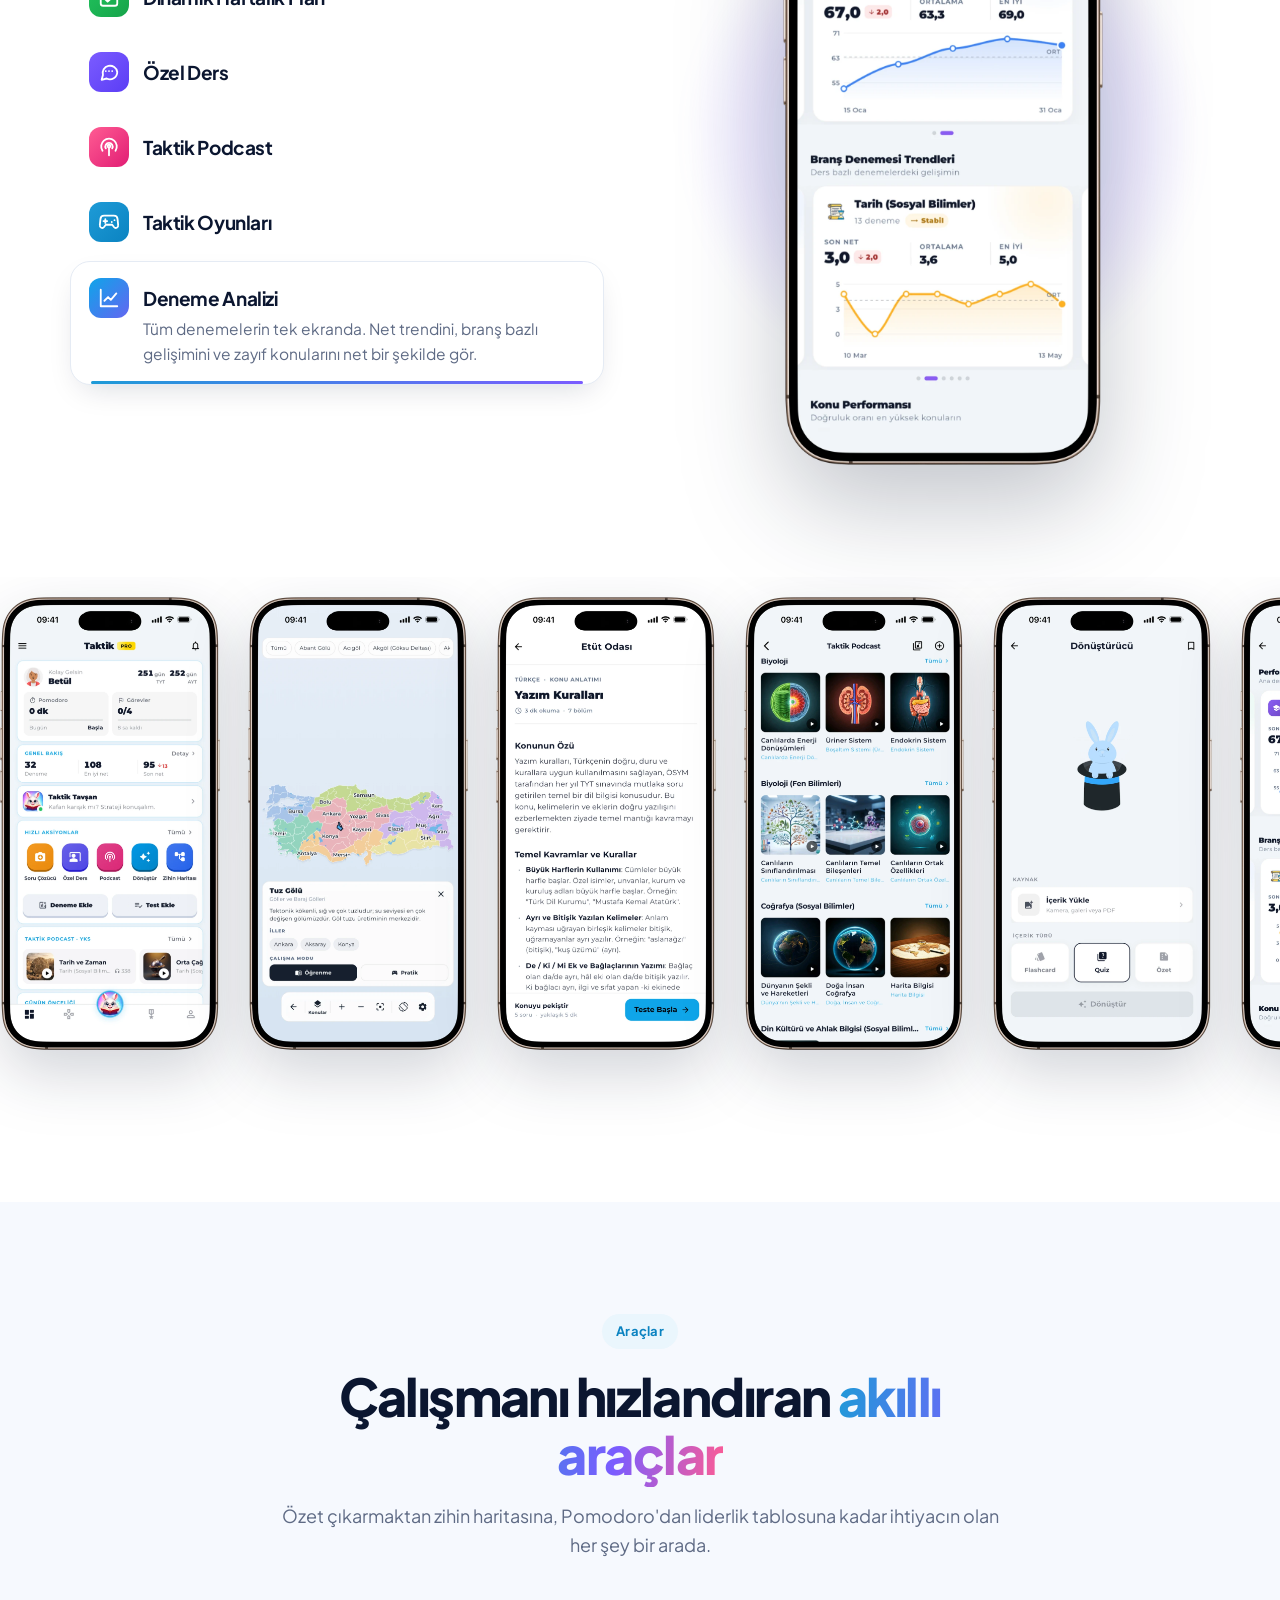
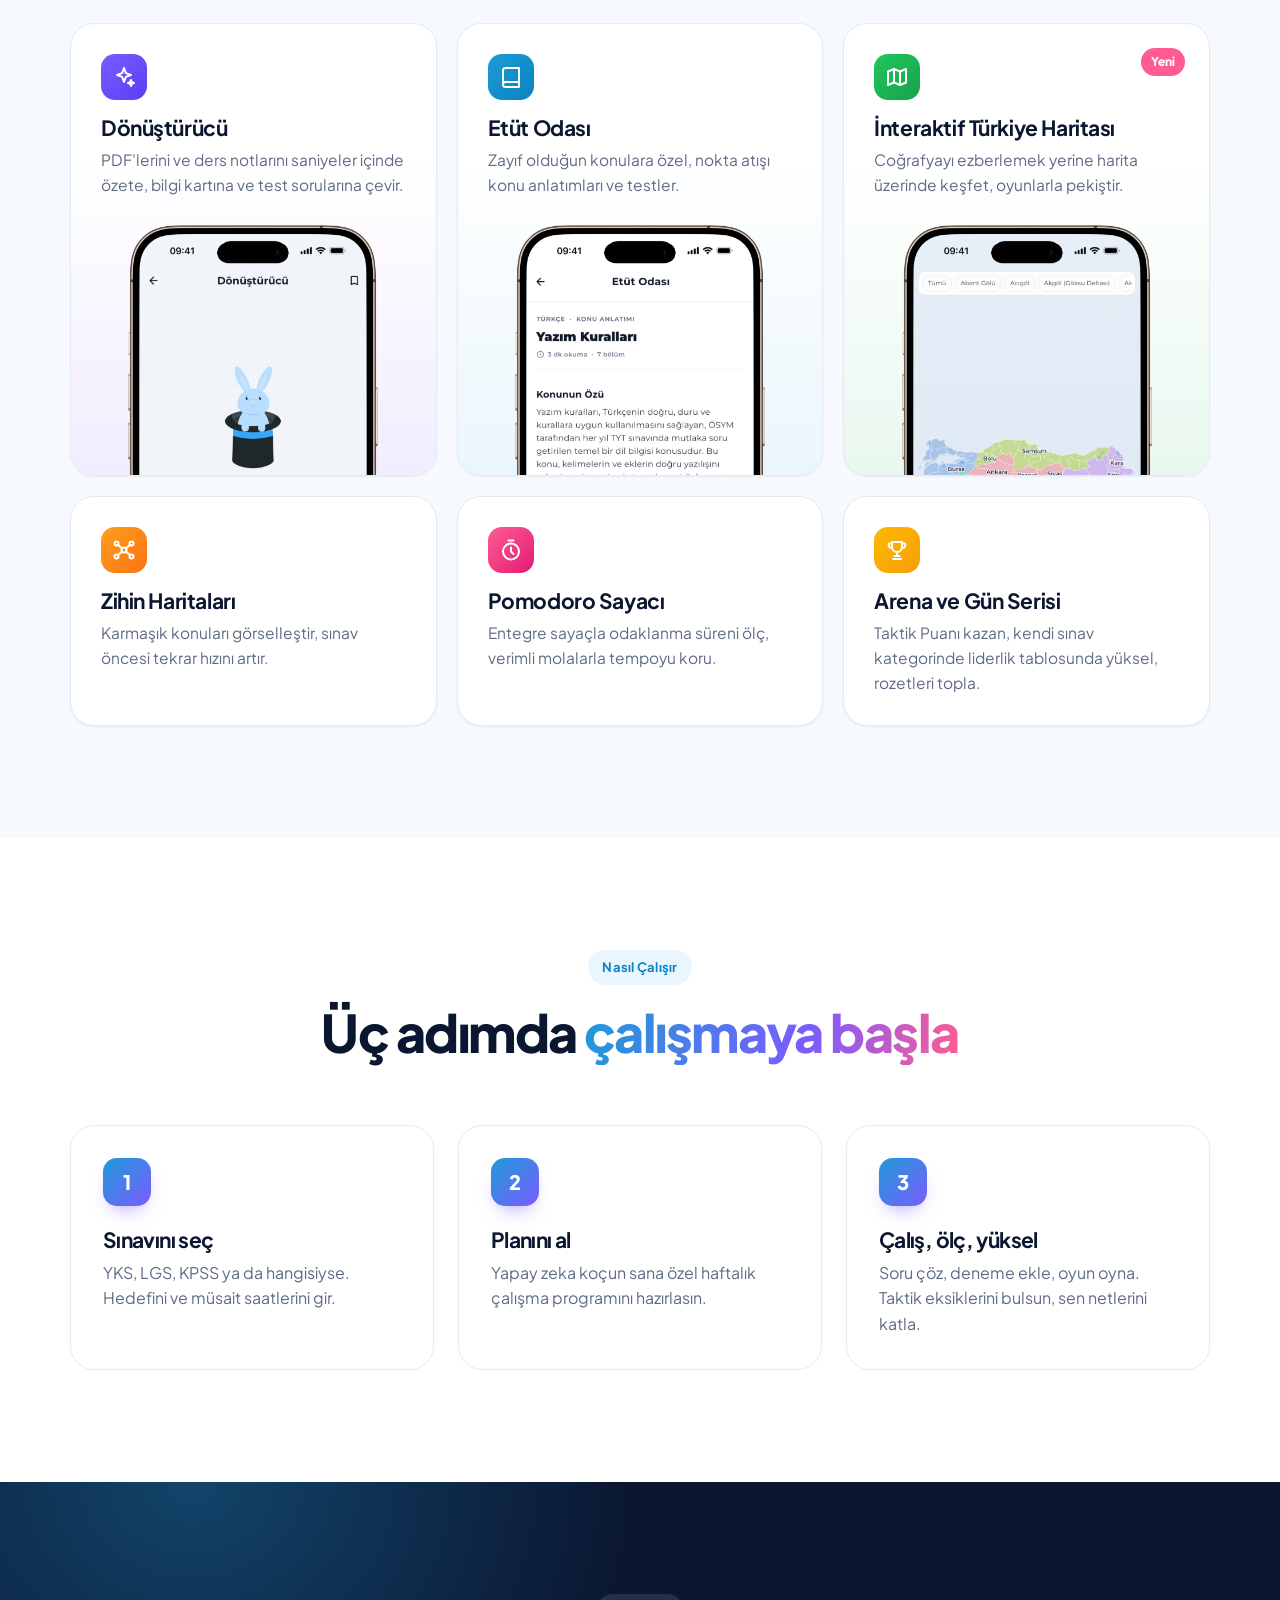
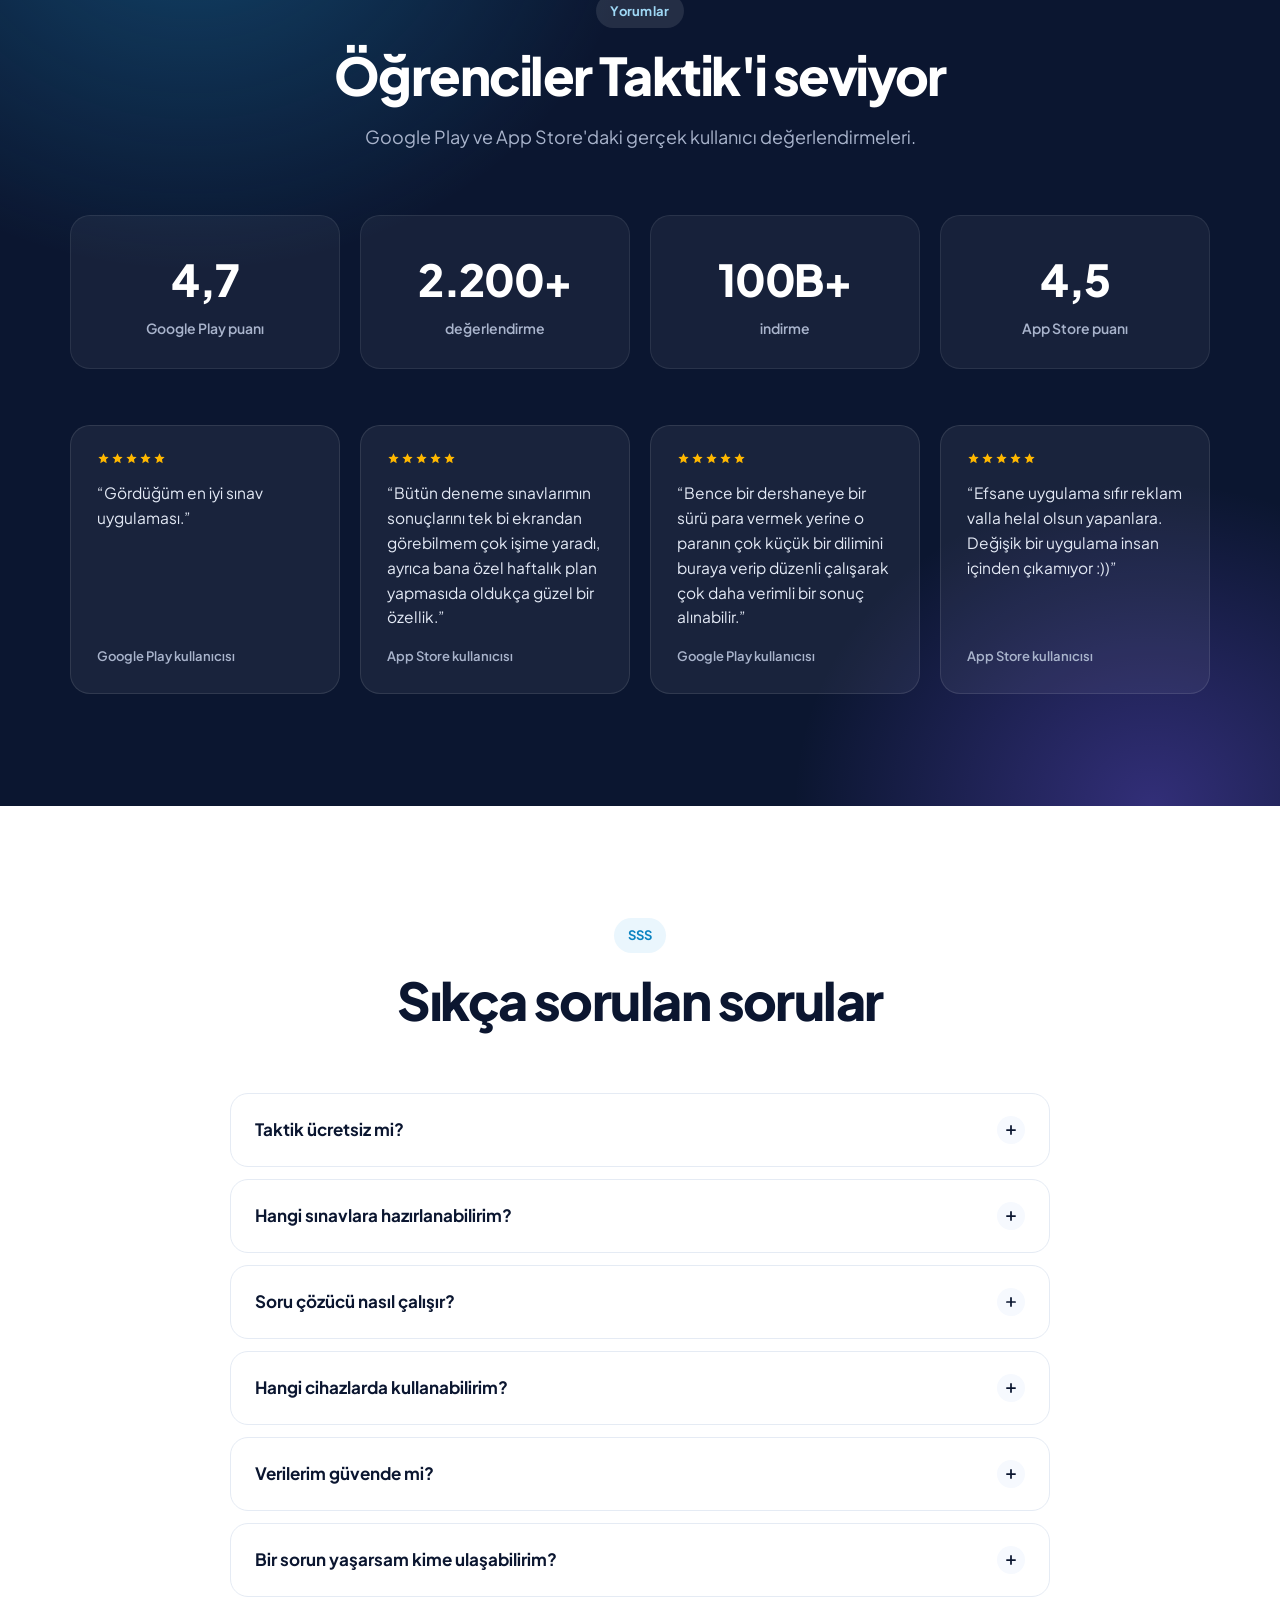
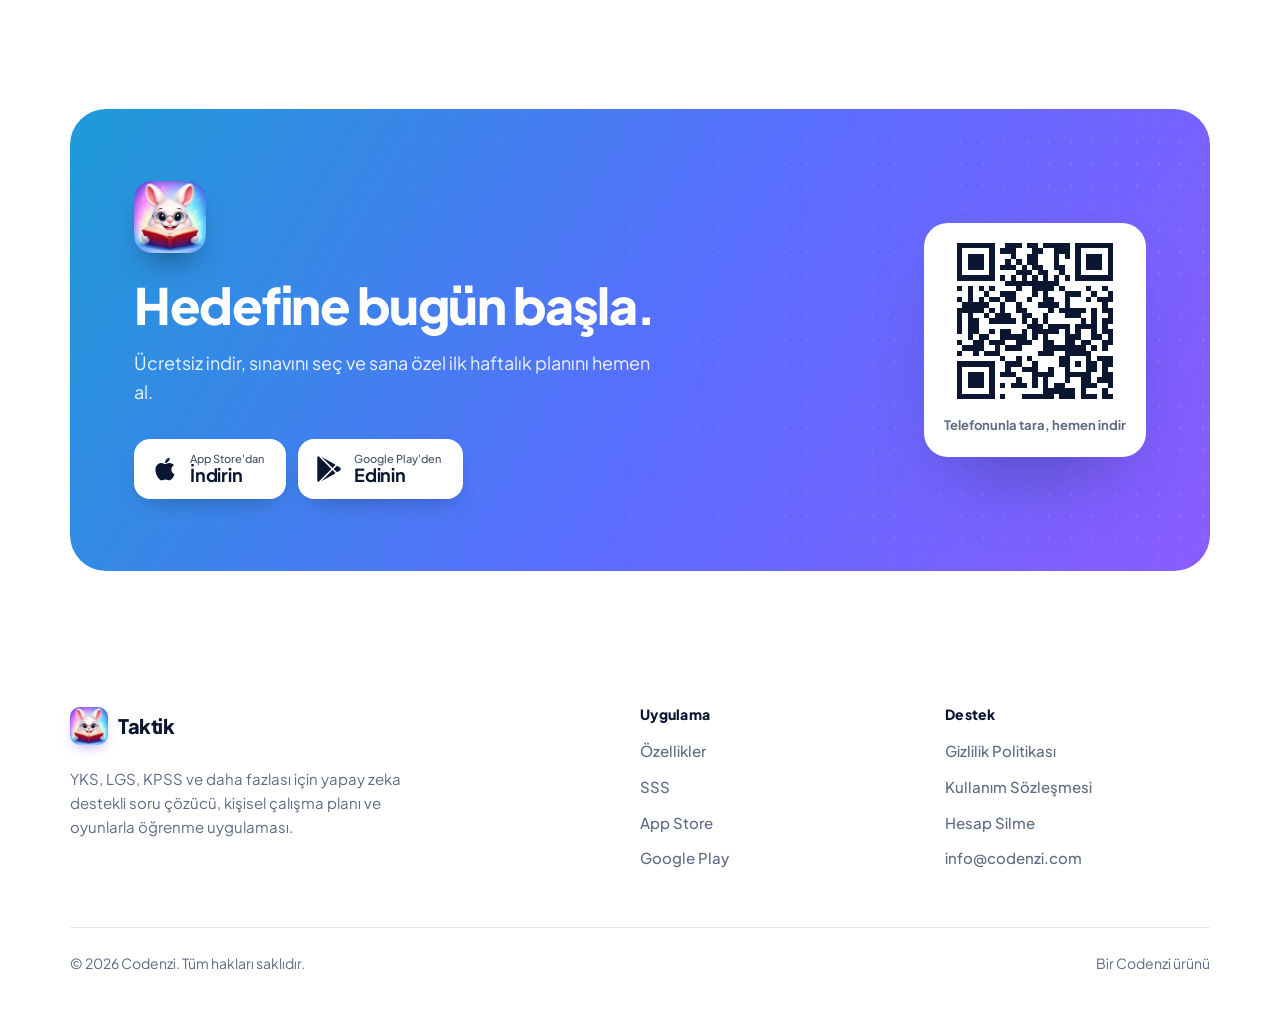
==== commit a36406d3: "Görsellerin en-boy oranı düzeltildi (bulanıklık)" ====
--- a/index.html
+++ b/index.html
@@ -77,7 +77,7 @@
             -webkit-font-smoothing: antialiased;
             overflow-x: hidden;
         }
-        img { max-width: 100%; display: block; }
+        img { max-width: 100%; height: auto; display: block; }
         a { color: inherit; text-decoration: none; }
         button { font: inherit; color: inherit; background: none; border: 0; padding: 0; cursor: pointer; }
         h1, h2, h3, h4 { margin: 0; line-height: 1.12; letter-spacing: -0.03em; }
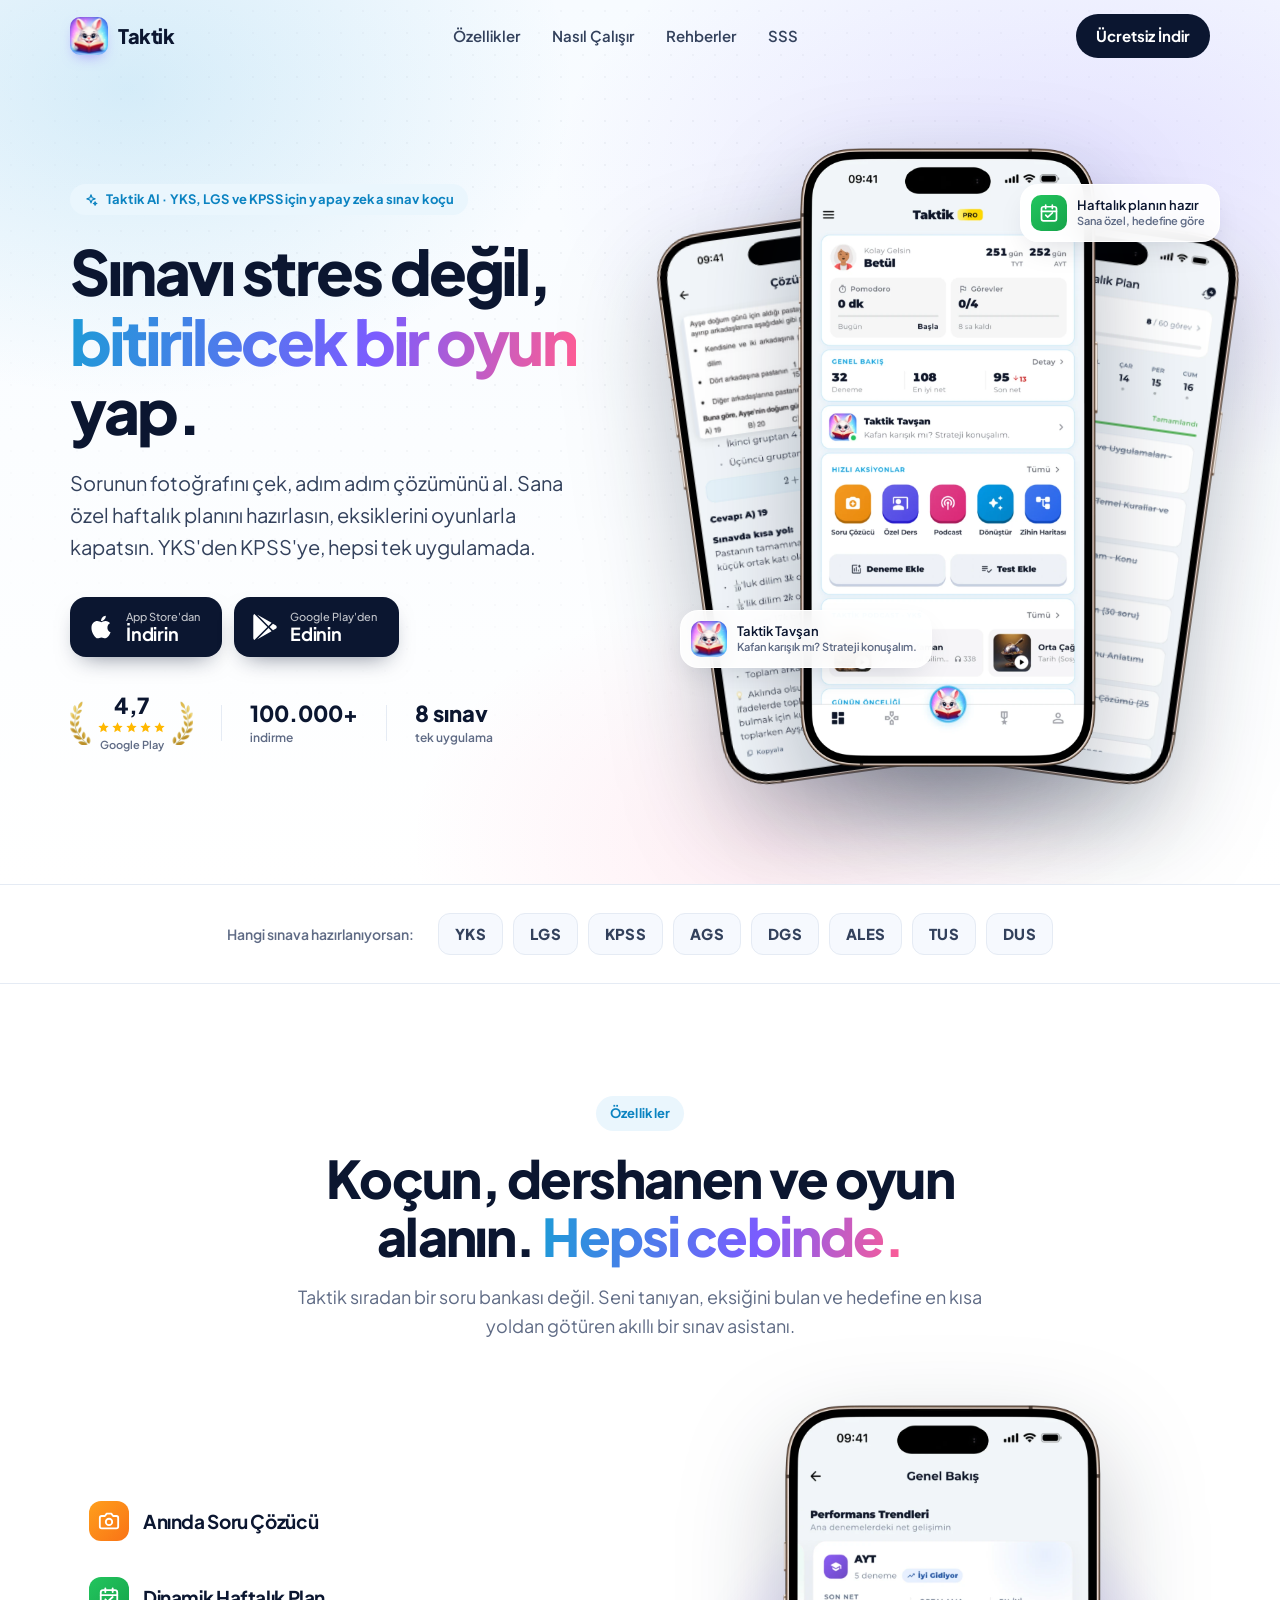
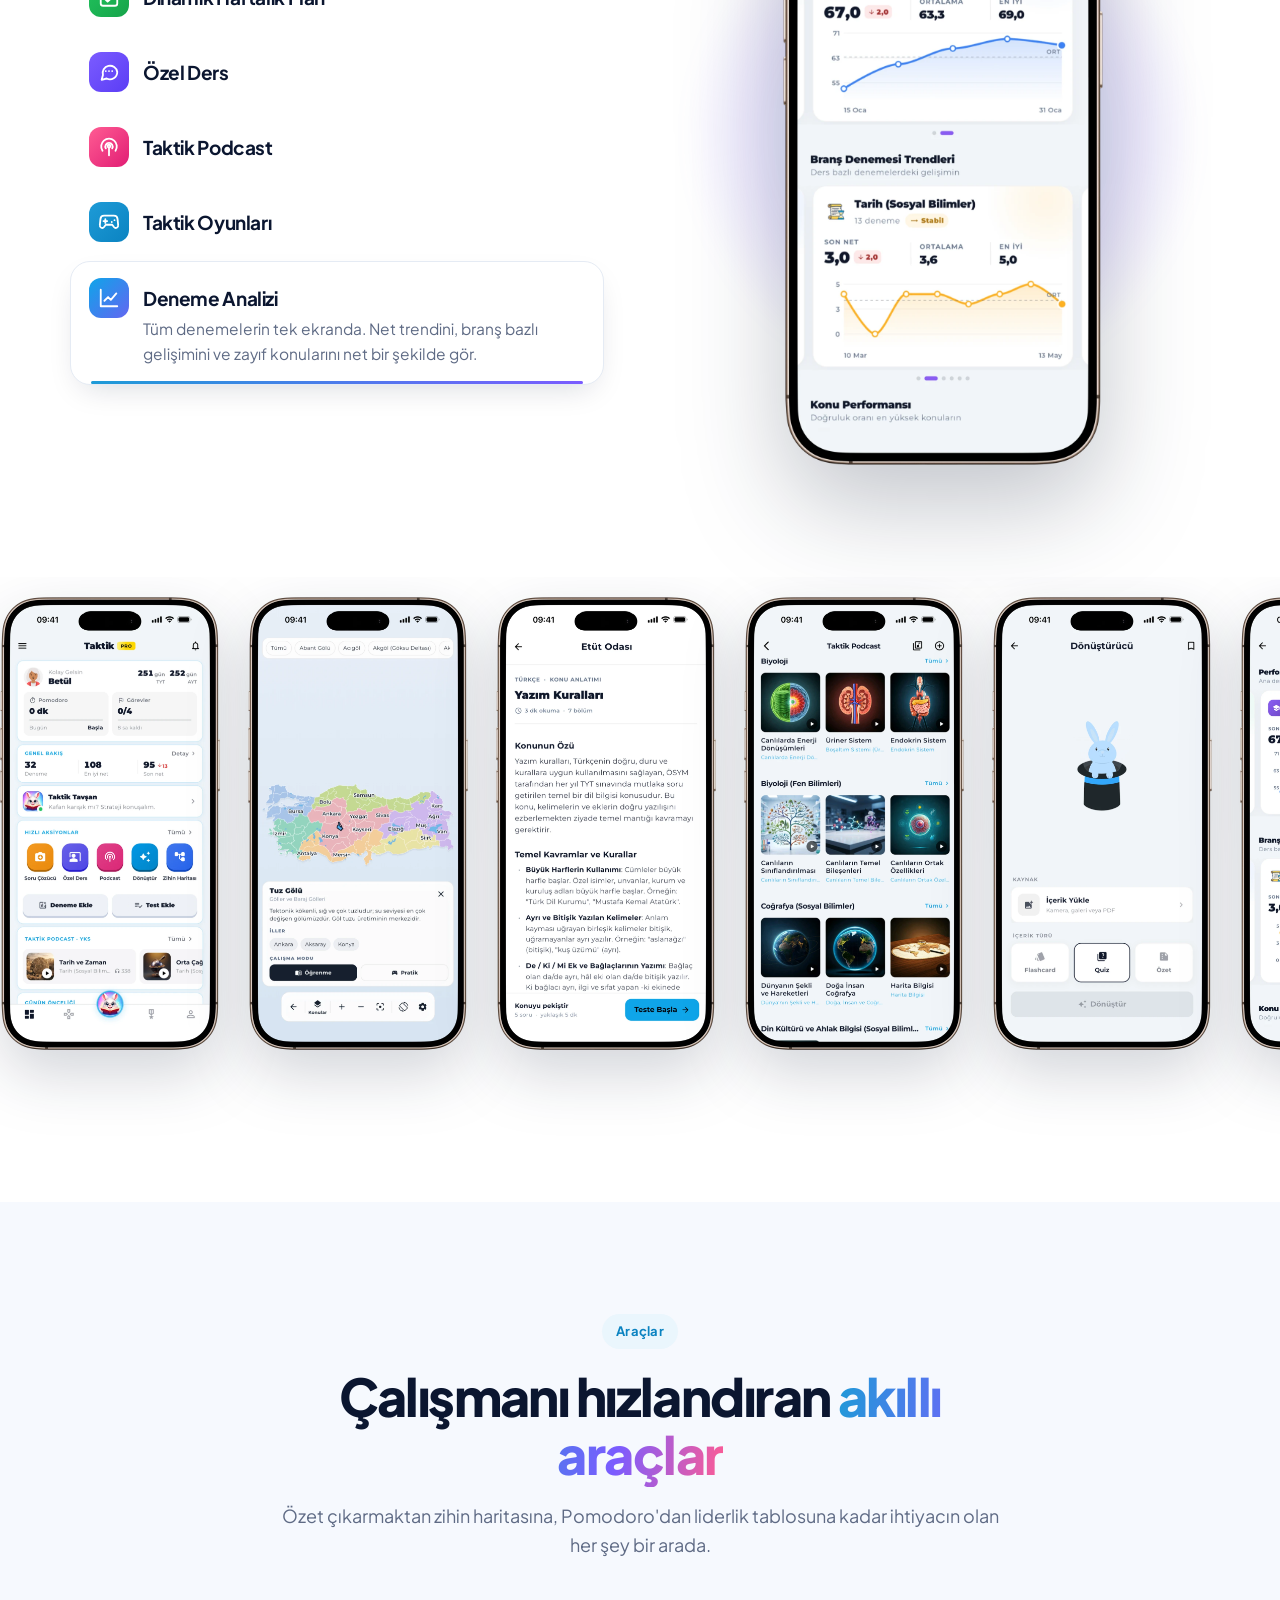
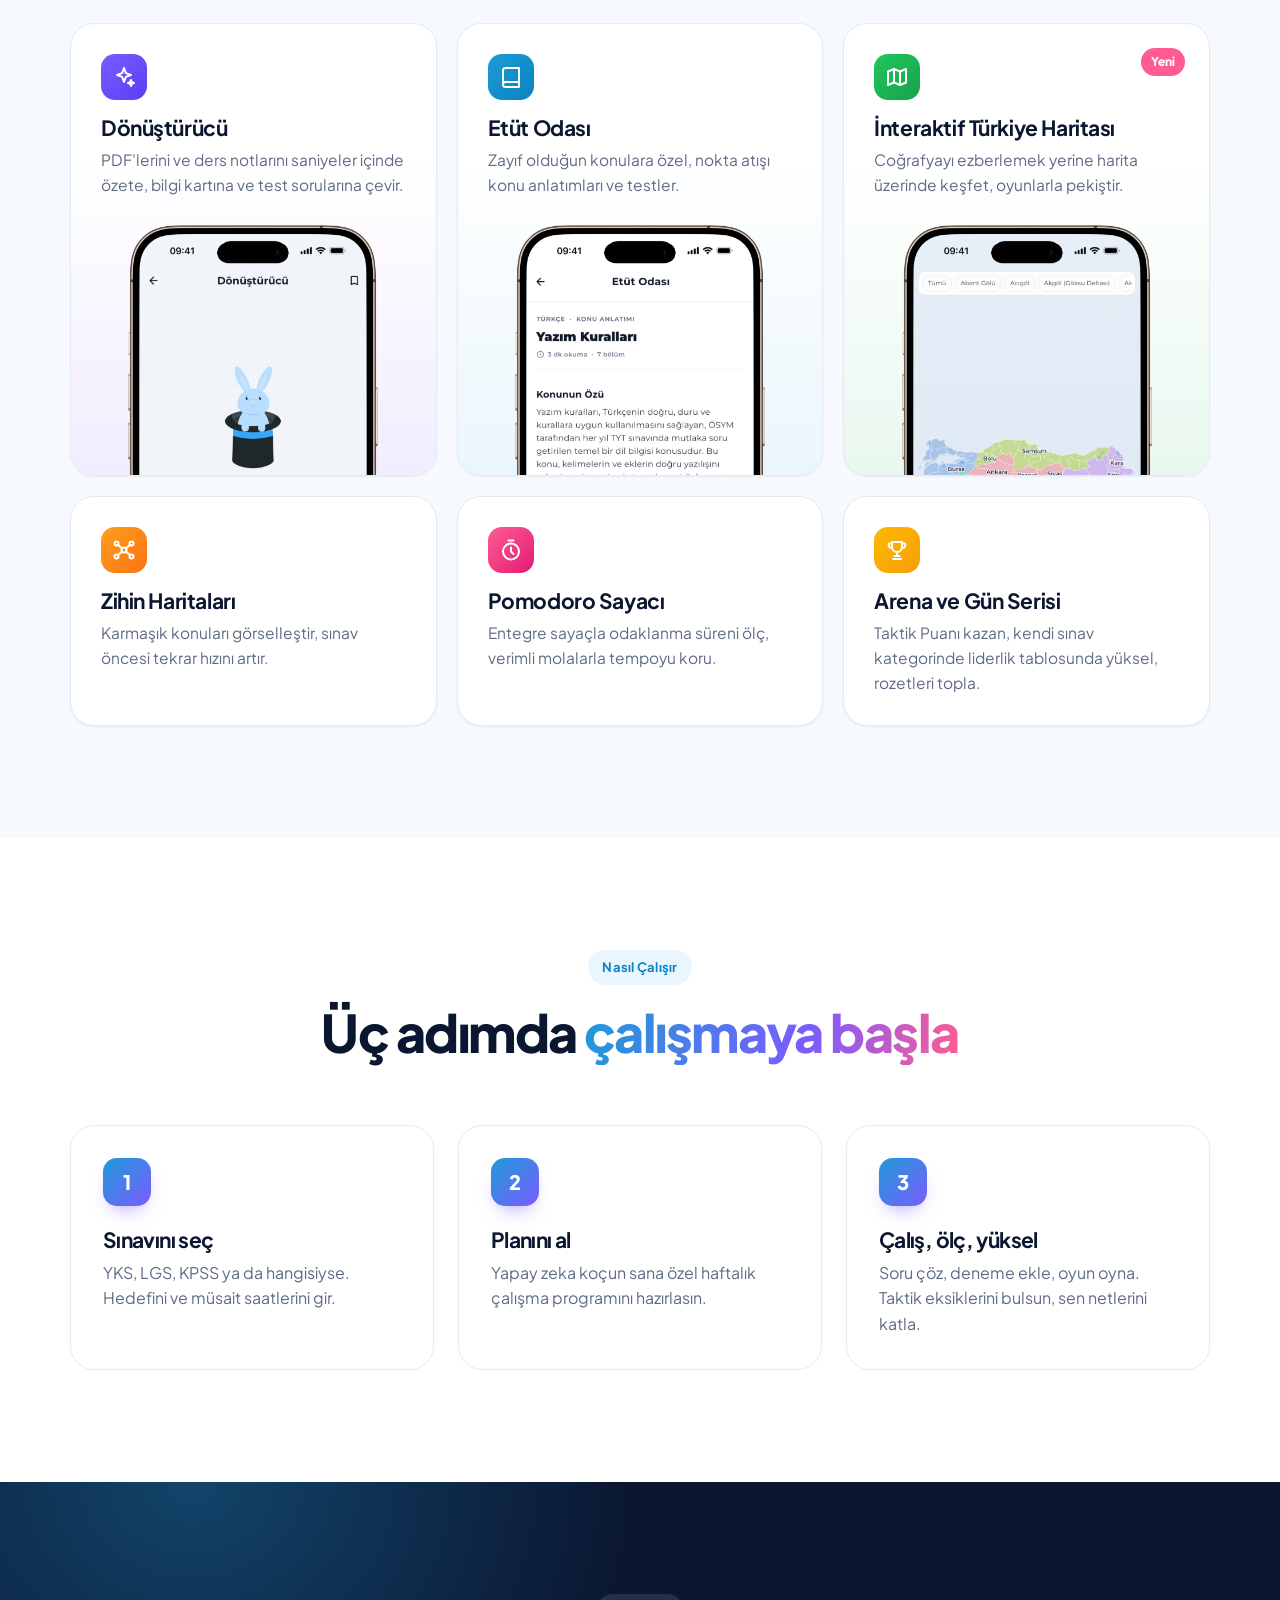
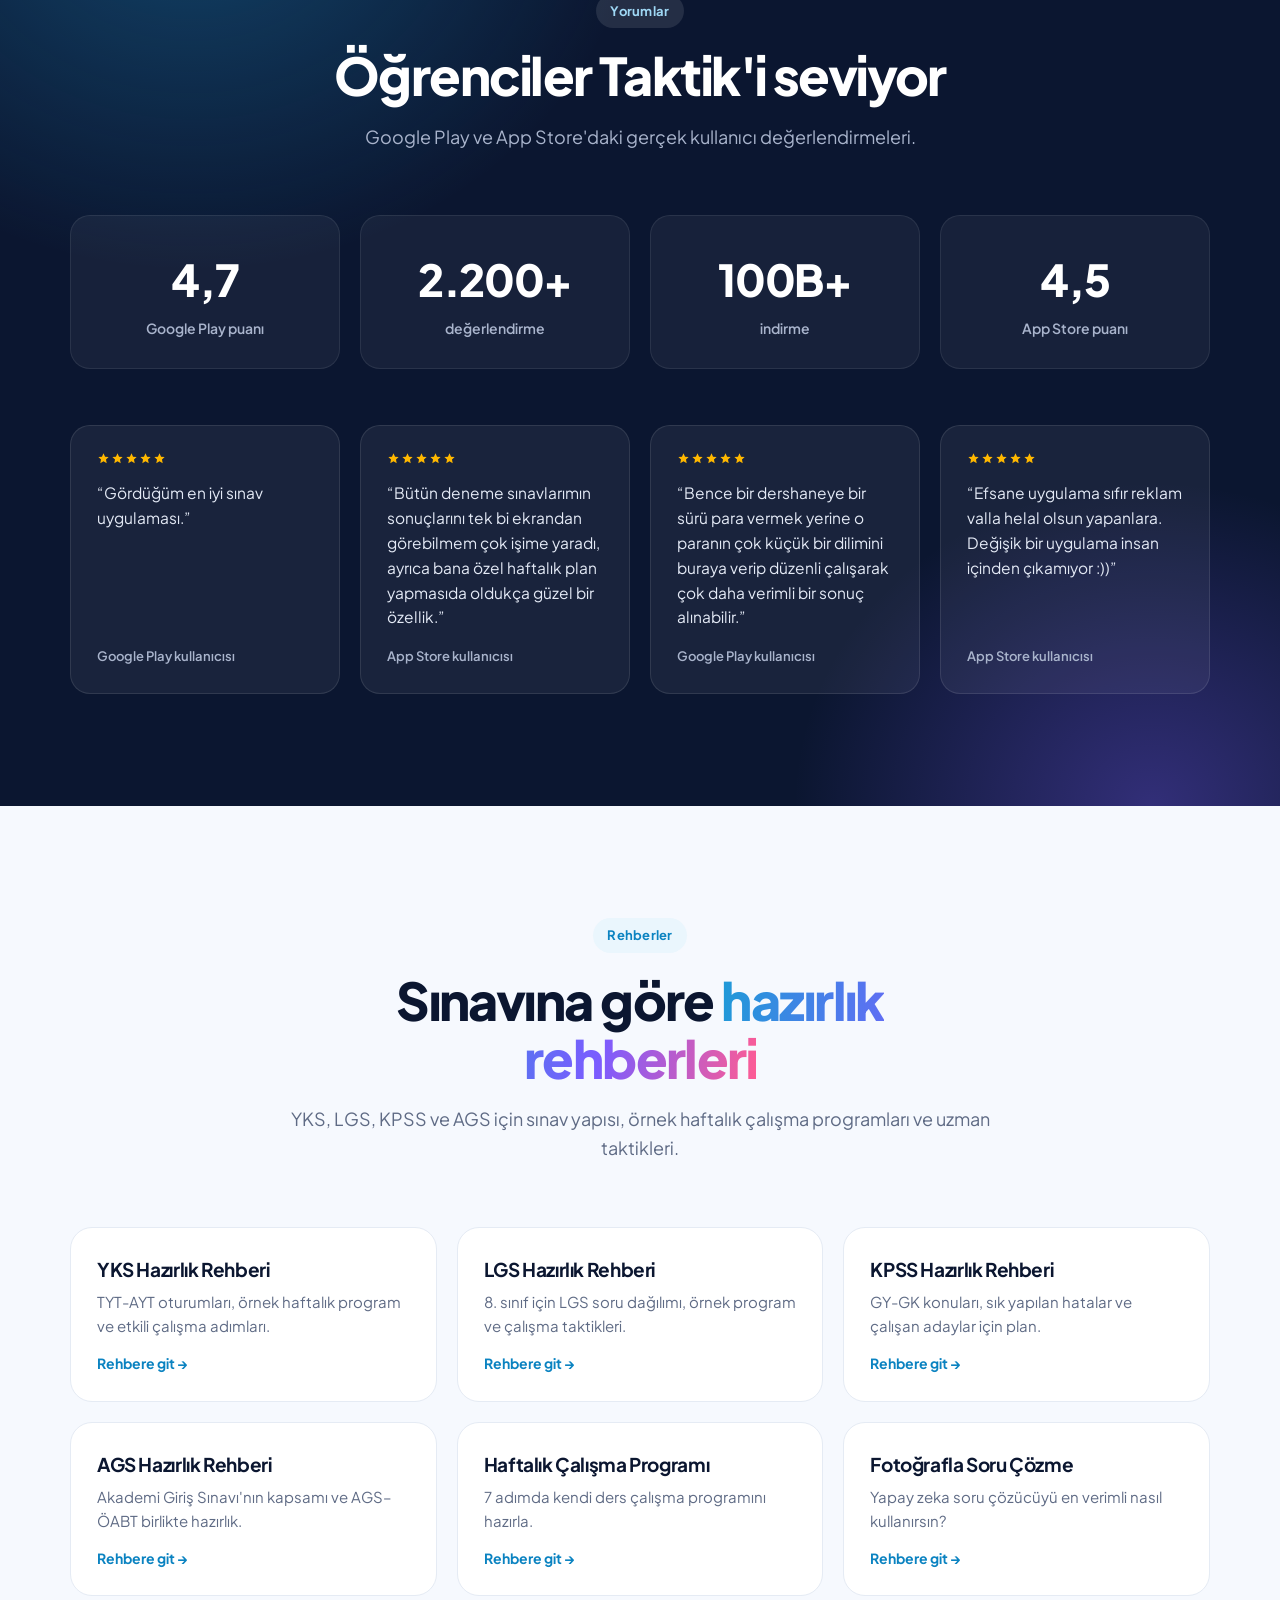
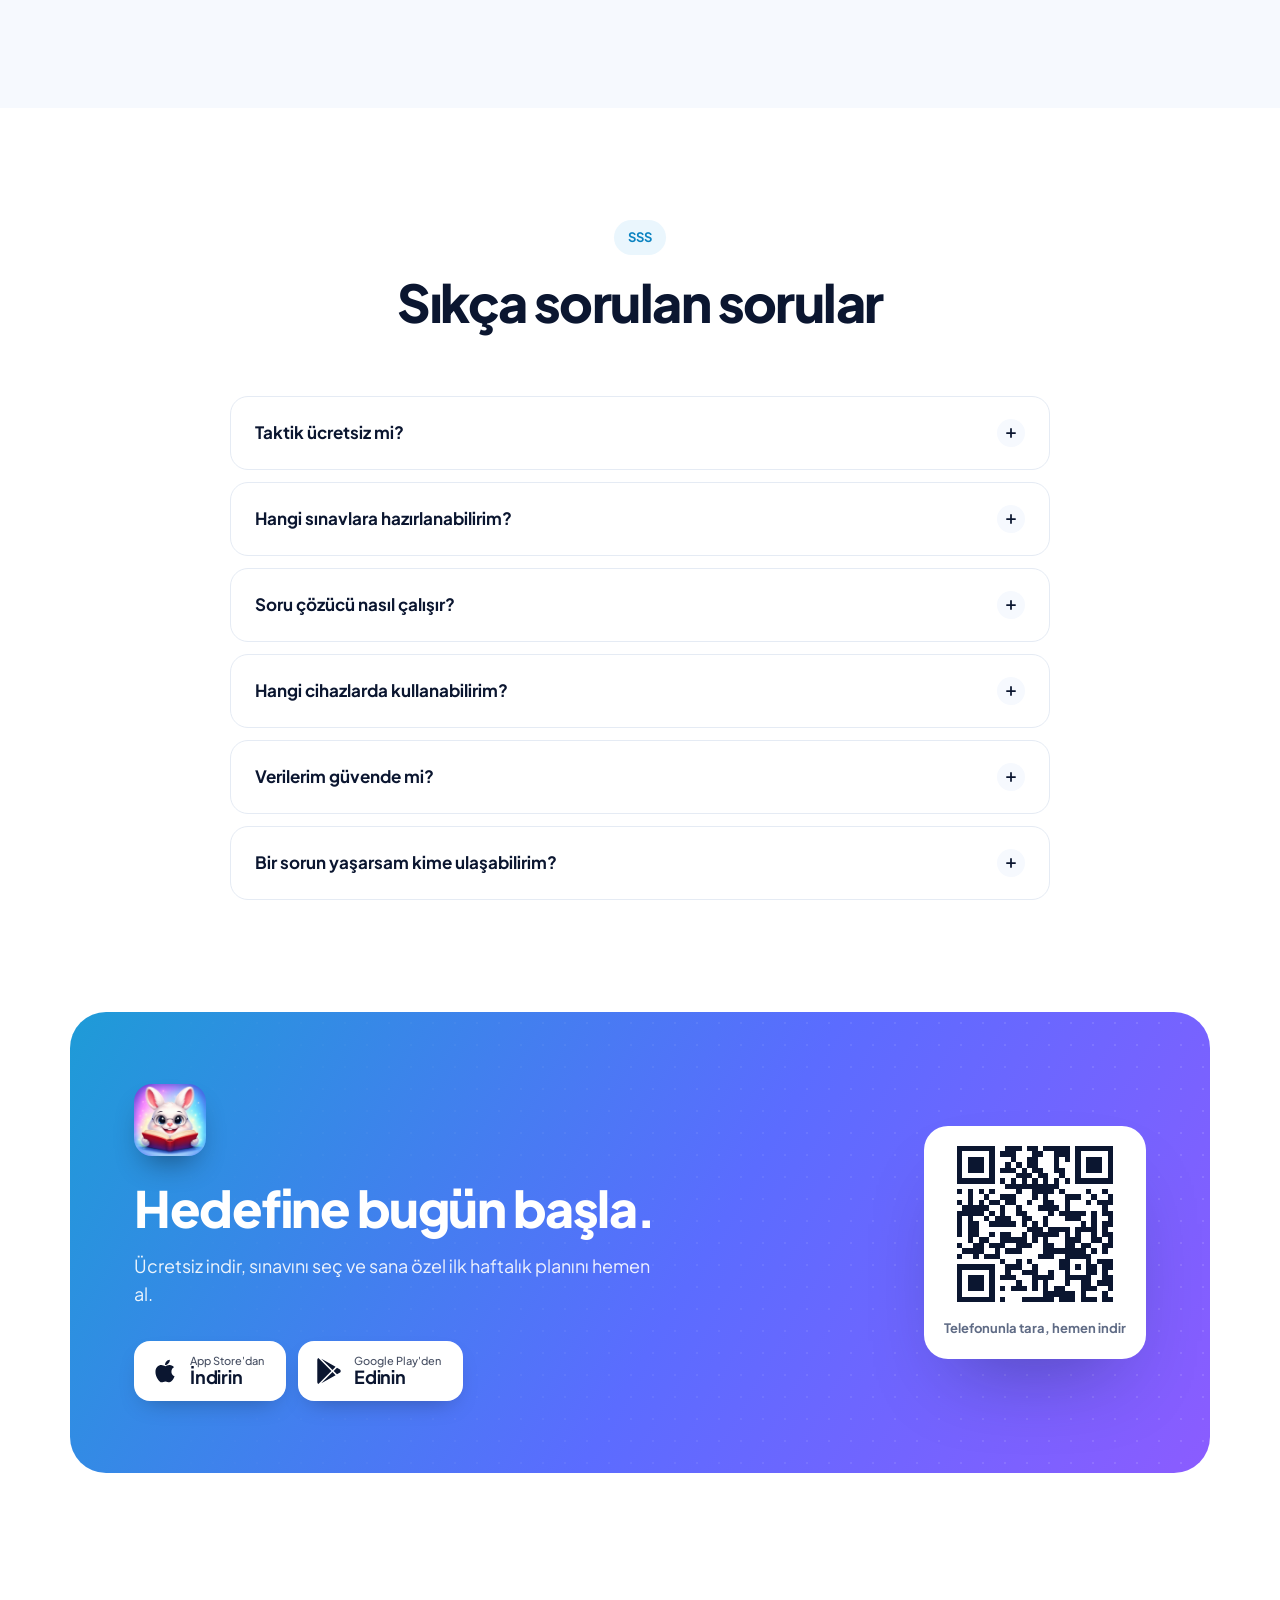
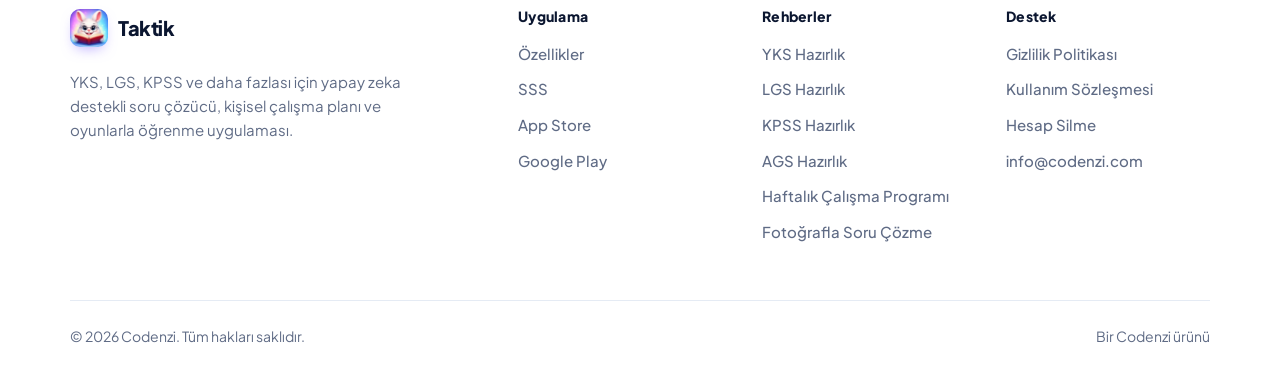
==== commit 74717e17: "SEO: ana sayfa optimizasyonu, sitemap, robots, OG görseli, favicon, 404" ====
--- a/index.html
+++ b/index.html
@@ -3,44 +3,36 @@
 <head>
     <meta charset="UTF-8">
     <meta name="viewport" content="width=device-width, initial-scale=1.0, viewport-fit=cover">
-    <title>Taktik AI: Sınavlara Hazırlık · YKS, LGS, KPSS için Yapay Zeka Koçun</title>
-    <meta name="description" content="Sorularını çözdür, özetini çıkar, planını yap. Taktik; YKS, LGS, KPSS, DGS, ALES, AGS, TUS ve DUS için yapay zeka destekli soru çözücü, haftalık plan, podcast ve oyunlarla öğrenme uygulaması.">
+    <title>Taktik AI: YKS, LGS, KPSS Hazırlık Uygulaması | Yapay Zeka Sınav Koçu</title>
+    <meta name="description" content="Taktik AI ile YKS, LGS, KPSS ve AGS'ye hazırlan: fotoğrafla soru çözücü, kişisel haftalık çalışma programı, deneme analizi ve podcast. Ücretsiz indir.">
+    <meta name="robots" content="index, follow, max-image-preview:large">
     <link rel="canonical" href="https://taktik.codenzi.com/">
     <meta name="theme-color" content="#ffffff">
 
     <meta property="og:type" content="website">
     <meta property="og:site_name" content="Taktik">
-    <meta property="og:title" content="Taktik AI: Sınavlara Hazırlık">
+    <meta property="og:title" content="Taktik AI: YKS, LGS, KPSS Hazırlık Uygulaması">
     <meta property="og:description" content="Sorularını çözdür, özetini çıkar, planını yap. Oyunlarla öğren, netlerini katla.">
     <meta property="og:url" content="https://taktik.codenzi.com/">
-    <meta property="og:image" content="https://taktik.codenzi.com/logo_inapp.webp">
+    <meta property="og:image" content="https://taktik.codenzi.com/og.jpg">
+    <meta property="og:image:width" content="1200">
+    <meta property="og:image:height" content="630">
+    <meta property="og:image:alt" content="Taktik AI: Sınavlara Hazırlık uygulaması">
     <meta property="og:locale" content="tr_TR">
-    <meta name="twitter:card" content="summary">
+    <meta name="twitter:card" content="summary_large_image">
     <meta name="apple-itunes-app" content="app-id=6755930518">
 
-    <link rel="icon" type="image/webp" href="logo_inapp.webp">
-    <link rel="apple-touch-icon" href="logo_inapp.webp">
+    <link rel="icon" type="image/png" sizes="48x48" href="/favicon-48.png">
+    <link rel="icon" href="/favicon.ico" sizes="any">
+    <link rel="apple-touch-icon" href="/apple-touch-icon.png">
+    <link rel="manifest" href="/site.webmanifest">
 
     <link rel="preconnect" href="https://fonts.googleapis.com">
     <link rel="preconnect" href="https://fonts.gstatic.com" crossorigin>
     <link rel="stylesheet" href="https://fonts.googleapis.com/css2?family=Plus+Jakarta+Sans:wght@400;500;600;700;800&display=swap">
     <link rel="preload" as="image" href="img/ss-anasayfa.webp?v=2" fetchpriority="high">
 
-    <script type="application/ld+json">
-    {
-        "@context": "https://schema.org",
-        "@type": "MobileApplication",
-        "name": "Taktik AI: Sınavlara Hazırlık",
-        "operatingSystem": "iOS, Android",
-        "applicationCategory": "EducationalApplication",
-        "inLanguage": "tr",
-        "image": "https://taktik.codenzi.com/logo_inapp.webp",
-        "url": "https://taktik.codenzi.com/",
-        "offers": { "@type": "Offer", "price": "0", "priceCurrency": "TRY" },
-        "aggregateRating": { "@type": "AggregateRating", "ratingValue": "4.7", "ratingCount": "2240", "bestRating": "5" },
-        "publisher": { "@type": "Organization", "name": "Codenzi", "url": "https://www.codenzi.com" }
-    }
-    </script>
+    <script type="application/ld+json">{"@context": "https://schema.org", "@graph": [{"@type": "Organization", "@id": "https://www.codenzi.com/#org", "name": "Codenzi", "url": "https://www.codenzi.com", "email": "info@codenzi.com"}, {"@type": "WebSite", "@id": "https://taktik.codenzi.com/#website", "url": "https://taktik.codenzi.com/", "name": "Taktik", "alternateName": ["Taktik AI", "Taktik AI: Sınavlara Hazırlık", "Taktik Koç"], "inLanguage": "tr-TR", "publisher": {"@id": "https://www.codenzi.com/#org"}}, {"@type": "WebPage", "@id": "https://taktik.codenzi.com/#webpage", "url": "https://taktik.codenzi.com/", "name": "Taktik AI: YKS, LGS, KPSS Hazırlık Uygulaması", "isPartOf": {"@id": "https://taktik.codenzi.com/#website"}, "about": {"@id": "https://taktik.codenzi.com/#app"}, "inLanguage": "tr-TR", "dateModified": "2026-10-16"}, {"@type": "MobileApplication", "@id": "https://taktik.codenzi.com/#app", "name": "Taktik AI: Sınavlara Hazırlık", "alternateName": "Taktik", "operatingSystem": "iOS, Android", "applicationCategory": "EducationalApplication", "inLanguage": "tr", "image": "https://taktik.codenzi.com/logo_inapp.webp", "url": "https://taktik.codenzi.com/", "description": "YKS, LGS, KPSS, DGS, ALES, AGS, TUS ve DUS için yapay zeka destekli soru çözücü, kişisel haftalık çalışma programı, deneme analizi, podcast ve oyunlarla öğrenme uygulaması.", "screenshot": ["https://taktik.codenzi.com/img/ss-anasayfa.webp", "https://taktik.codenzi.com/img/ss-soru-cozucu.webp", "https://taktik.codenzi.com/img/ss-haftalik-plan.webp"], "downloadUrl": ["https://play.google.com/store/apps/details?id=com.codenzi.taktik", "https://apps.apple.com/tr/app/taktik-ai-s%C4%B1navlara-haz%C4%B1rl%C4%B1k/id6755930518"], "offers": {"@type": "Offer", "price": "0", "priceCurrency": "TRY"}, "aggregateRating": {"@type": "AggregateRating", "ratingValue": "4.7", "ratingCount": "2240", "bestRating": "5"}, "publisher": {"@id": "https://www.codenzi.com/#org"}}, {"@type": "FAQPage", "@id": "https://taktik.codenzi.com/#faq", "mainEntity": [{"@type": "Question", "name": "Taktik ücretsiz mi?", "acceptedAnswer": {"@type": "Answer", "text": "Taktik'i ücretsiz indirip hemen kullanmaya başlayabilirsin. Tüm özellikleri sınırsız kullanmak istersen uygulama içinden Taktik Pro'ya geçebilirsin."}}, {"@type": "Question", "name": "Hangi sınavlara hazırlanabilirim?", "acceptedAnswer": {"@type": "Answer", "text": "YKS (TYT-AYT), LGS, KPSS, DGS, ALES, AGS, TUS ve DUS. Sınavını seçtiğinde plan, testler ve içerikler o sınavın müfredatına göre şekillenir."}}, {"@type": "Question", "name": "Soru çözücü nasıl çalışır?", "acceptedAnswer": {"@type": "Answer", "text": "Takıldığın sorunun fotoğrafını çekmen yeterli. Yapay zeka soruyu adım adım, açıklamalı olarak çözer ve sorunun dayandığı konuyu anlatır. Matematikten Türkçeye, Fen'den alan derslerine kadar her derste çalışır."}}, {"@type": "Question", "name": "Hangi cihazlarda kullanabilirim?", "acceptedAnswer": {"@type": "Answer", "text": "Taktik; iPhone ve iPad (iOS 13 ve üzeri) ile Android telefon ve tabletlerde kullanılabilir. App Store veya Google Play'den indirebilirsin."}}, {"@type": "Question", "name": "Verilerim güvende mi?", "acceptedAnswer": {"@type": "Answer", "text": "Verilerin aktarım sırasında şifrelenir ve dilediğin zaman hesabının ve verilerinin silinmesini talep edebilirsin. Ayrıntılar için Gizlilik Politikası ve Hesap Silme sayfalarına göz atabilirsin."}}, {"@type": "Question", "name": "Bir sorun yaşarsam kime ulaşabilirim?", "acceptedAnswer": {"@type": "Answer", "text": "Bize info@codenzi.com adresinden her zaman yazabilirsin. Mümkün olan en kısa sürede dönüş yapıyoruz."}}]}]}</script>
 
     <style>
         :root {
@@ -93,6 +85,7 @@
             color: var(--brand-600); background: var(--brand-50);
             padding: 7px 14px; border-radius: 999px;
         }
+        h1.eyebrow { line-height: 1.3; letter-spacing: .01em; }
         .section-head { max-width: 720px; margin: 0 auto 64px; text-align: center; }
         .section-head h2 { font-size: clamp(32px, 4.6vw, 52px); font-weight: 800; margin-top: 18px; }
         .section-head p { margin-top: 18px; font-size: 18px; color: var(--muted); }
@@ -177,7 +170,7 @@
         }
         .hero-grid { display: grid; grid-template-columns: 1.1fr 1fr; gap: 40px; align-items: center; }
         .hero-copy { position: relative; z-index: 5; }
-        .hero h1 { font-size: clamp(38px, 4.9vw, 62px); font-weight: 800; margin: 22px 0 22px; letter-spacing: -0.04em; }
+        .hero .hero-title { font-size: clamp(38px, 4.9vw, 62px); line-height: 1.12; font-weight: 800; margin: 22px 0 22px; letter-spacing: -0.04em; }
         .hero-lead { font-size: clamp(17px, 1.6vw, 20px); color: var(--ink-2); max-width: 520px; margin-bottom: 34px; }
 
         .proof { display: flex; flex-wrap: wrap; align-items: center; gap: 14px 28px; margin-top: 36px; }
@@ -229,7 +222,15 @@
             font-weight: 800; font-size: 15px; letter-spacing: .02em;
             padding: 8px 16px; border-radius: 12px;
             background: var(--bg-soft); border: 1px solid var(--line); color: var(--ink-2);
-        }
+            transition: border-color .2s, color .2s, background .2s;
+        }
+        a.exam:hover { border-color: var(--brand); color: var(--brand-600); background: var(--brand-50); }
+        .guides { display: grid; grid-template-columns: repeat(3, 1fr); gap: 20px; }
+        .guide { display: flex; flex-direction: column; gap: 6px; padding: 26px; border-radius: 22px; border: 1px solid var(--line); background: #fff; transition: transform .3s var(--ease), box-shadow .3s var(--ease), border-color .3s; }
+        .guide:hover { transform: translateY(-4px); box-shadow: var(--shadow-md); border-color: transparent; }
+        .guide strong { font-size: 19px; letter-spacing: -.02em; }
+        .guide span { color: var(--muted); font-size: 15px; }
+        .guide em { font-style: normal; font-weight: 700; color: var(--brand-600); font-size: 14px; margin-top: 8px; }
 
         /* ---------- Feature showcase ---------- */
         .showcase { display: grid; grid-template-columns: 1fr 1fr; gap: 72px; align-items: center; }
@@ -392,7 +393,7 @@
 
         /* ---------- Footer ---------- */
         footer.site { padding: 24px 0 40px; }
-        .foot-grid { display: grid; grid-template-columns: 2fr 1fr 1fr; gap: 40px; }
+        .foot-grid { display: grid; grid-template-columns: 2fr 1fr 1fr 1fr; gap: 40px; }
         .foot-grid p { color: var(--muted); font-size: 15px; margin-top: 16px; max-width: 340px; }
         .foot-grid h4 { font-size: 14px; font-weight: 800; letter-spacing: .02em; margin-bottom: 16px; }
         .foot-grid ul { list-style: none; margin: 0; padding: 0; display: flex; flex-direction: column; gap: 10px; }
@@ -451,6 +452,7 @@
             .tab.active .bar { background: rgba(255,255,255,.2); }
             .tab-desc { display: block; text-align: center; color: var(--muted); font-size: 16px; max-width: 520px; margin: 0 auto; min-height: 5em; }
             .reviews { grid-template-columns: repeat(2, 1fr); }
+            .guides { grid-template-columns: repeat(2, 1fr); }
             .bento { grid-template-columns: repeat(2, 1fr); }
             .card.span-2, .card.span-3 { grid-column: span 1; }
         }
@@ -487,7 +489,7 @@
             .store-btn strong { font-size: 16px; }
             .proof-divider { display: none; }
             .screens { width: 220px; }
-            .reviews, .bento { grid-template-columns: 1fr; }
+            .reviews, .bento, .guides { grid-template-columns: 1fr; }
             .marquee img { width: 170px; }
             .section-head { margin-bottom: 44px; }
             .section-head p { font-size: 16.5px; }
@@ -526,14 +528,14 @@
     <!-- NAV -->
     <header class="nav" id="nav">
         <div class="container nav-inner">
-            <a href="#" class="brand" aria-label="Taktik ana sayfa">
+            <a href="/" class="brand" aria-label="Taktik ana sayfa">
                 <img src="logo_inapp.webp" alt="" width="38" height="38">
                 Taktik
             </a>
             <nav class="nav-links" aria-label="Ana menü">
                 <a href="#ozellikler">Özellikler</a>
                 <a href="#nasil">Nasıl Çalışır</a>
-                <a href="#yorumlar">Yorumlar</a>
+                <a href="#rehberler">Rehberler</a>
                 <a href="#sss">SSS</a>
             </nav>
             <div class="nav-cta">
@@ -546,7 +548,7 @@
         <div class="mobile-menu" id="mobileMenu">
             <a href="#ozellikler">Özellikler</a>
             <a href="#nasil">Nasıl Çalışır</a>
-            <a href="#yorumlar">Yorumlar</a>
+            <a href="#rehberler">Rehberler</a>
             <a href="#sss">SSS</a>
             <a href="link.html" class="btn">Ücretsiz İndir</a>
         </div>
@@ -557,8 +559,8 @@
         <section class="hero">
             <div class="container hero-grid">
                 <div class="hero-copy">
-                    <span class="eyebrow reveal"><svg width="14" height="14"><use href="#i-sparkle"/></svg> Yapay zeka destekli sınav koçu</span>
-                    <h1 class="reveal">Sınavı stres değil, <span class="grad">bitirilecek bir oyun</span> yap.</h1>
+                    <h1 class="eyebrow reveal"><svg width="14" height="14" aria-hidden="true"><use href="#i-sparkle"/></svg> Taktik AI · YKS, LGS ve KPSS için yapay zeka sınav koçu</h1>
+                    <p class="hero-title reveal">Sınavı stres değil, <span class="grad">bitirilecek bir oyun</span> yap.</p>
                     <p class="hero-lead reveal">Sorunun fotoğrafını çek, adım adım çözümünü al. Sana özel haftalık planını hazırlasın, eksiklerini oyunlarla kapatsın. YKS'den KPSS'ye, hepsi tek uygulamada.</p>
 
                     <div class="store-btns reveal">
@@ -589,10 +591,10 @@
                     </div>
                 </div>
 
-                <div class="hero-visual" aria-hidden="true">
-                    <img class="phone p-left" src="img/ss-soru-cozucu.webp?v=2" alt="" width="640" height="1320">
-                    <img class="phone p-right" src="img/ss-haftalik-plan.webp?v=2" alt="" width="640" height="1320">
-                    <img class="phone p-center" src="img/ss-anasayfa.webp?v=2" alt="" width="640" height="1320" fetchpriority="high">
+                <div class="hero-visual">
+                    <img class="phone p-left" src="img/ss-soru-cozucu.webp?v=2" alt="Taktik fotoğrafla soru çözücü ekranı" width="873" height="1800">
+                    <img class="phone p-right" src="img/ss-haftalik-plan.webp?v=2" alt="Taktik haftalık çalışma programı ekranı" width="873" height="1800">
+                    <img class="phone p-center" src="img/ss-anasayfa.webp?v=2" alt="Taktik AI uygulaması ana sayfa ekranı" width="873" height="1800" fetchpriority="high">
                     <div class="chip chip-1">
                         <img src="logo_inapp.webp" alt="">
                         <div>Taktik Tavşan<small>Kafan karışık mı? Strateji konuşalım.</small></div>
@@ -610,8 +612,8 @@
             <div class="container exams-inner">
                 <span class="exams-label">Hangi sınava hazırlanıyorsan:</span>
                 <div class="exam-list">
-                    <span class="exam">YKS</span><span class="exam">LGS</span><span class="exam">KPSS</span><span class="exam">DGS</span>
-                    <span class="exam">ALES</span><span class="exam">AGS</span><span class="exam">TUS</span><span class="exam">DUS</span>
+                    <a class="exam" href="/yks/">YKS</a><a class="exam" href="/lgs/">LGS</a><a class="exam" href="/kpss/">KPSS</a><a class="exam" href="/ags/">AGS</a>
+                    <span class="exam">DGS</span><span class="exam">ALES</span><span class="exam">TUS</span><span class="exam">DUS</span>
                 </div>
             </div>
         </section>
@@ -822,6 +824,25 @@
             </div>
         </section>
 
+        <!-- GUIDES -->
+        <section class="section bento-wrap" id="rehberler">
+            <div class="container">
+                <div class="section-head reveal">
+                    <span class="eyebrow">Rehberler</span>
+                    <h2>Sınavına göre <span class="grad">hazırlık rehberleri</span></h2>
+                    <p>YKS, LGS, KPSS ve AGS için sınav yapısı, örnek haftalık çalışma programları ve uzman taktikleri.</p>
+                </div>
+                <div class="guides">
+                    <a class="guide reveal" href="/yks/"><strong>YKS Hazırlık Rehberi</strong><span>TYT-AYT oturumları, örnek haftalık program ve etkili çalışma adımları.</span><em>Rehbere git →</em></a>
+                    <a class="guide reveal" href="/lgs/"><strong>LGS Hazırlık Rehberi</strong><span>8. sınıf için LGS soru dağılımı, örnek program ve çalışma taktikleri.</span><em>Rehbere git →</em></a>
+                    <a class="guide reveal" href="/kpss/"><strong>KPSS Hazırlık Rehberi</strong><span>GY-GK konuları, sık yapılan hatalar ve çalışan adaylar için plan.</span><em>Rehbere git →</em></a>
+                    <a class="guide reveal" href="/ags/"><strong>AGS Hazırlık Rehberi</strong><span>Akademi Giriş Sınavı'nın kapsamı ve AGS–ÖABT birlikte hazırlık.</span><em>Rehbere git →</em></a>
+                    <a class="guide reveal" href="/haftalik-calisma-programi/"><strong>Haftalık Çalışma Programı</strong><span>7 adımda kendi ders çalışma programını hazırla.</span><em>Rehbere git →</em></a>
+                    <a class="guide reveal" href="/soru-cozucu/"><strong>Fotoğrafla Soru Çözme</strong><span>Yapay zeka soru çözücüyü en verimli nasıl kullanırsın?</span><em>Rehbere git →</em></a>
+                </div>
+            </div>
+        </section>
+
         <!-- FAQ -->
         <section class="section" id="sss">
             <div class="container">
@@ -891,7 +912,7 @@
         <div class="container">
             <div class="foot-grid">
                 <div>
-                    <a href="#" class="brand"><img src="logo_inapp.webp" alt="" width="38" height="38" loading="lazy"> Taktik</a>
+                    <a href="/" class="brand"><img src="logo_inapp.webp" alt="" width="38" height="38" loading="lazy"> Taktik</a>
                     <p>YKS, LGS, KPSS ve daha fazlası için yapay zeka destekli soru çözücü, kişisel çalışma planı ve oyunlarla öğrenme uygulaması.</p>
                 </div>
                 <div>
@@ -901,6 +922,17 @@
                         <li><a href="#sss">SSS</a></li>
                         <li><a href="https://apps.apple.com/tr/app/taktik-ai-s%C4%B1navlara-haz%C4%B1rl%C4%B1k/id6755930518" target="_blank" rel="noopener">App Store</a></li>
                         <li><a href="https://play.google.com/store/apps/details?id=com.codenzi.taktik" target="_blank" rel="noopener">Google Play</a></li>
+                    </ul>
+                </div>
+                <div>
+                    <h4>Rehberler</h4>
+                    <ul>
+                        <li><a href="/yks/">YKS Hazırlık</a></li>
+                        <li><a href="/lgs/">LGS Hazırlık</a></li>
+                        <li><a href="/kpss/">KPSS Hazırlık</a></li>
+                        <li><a href="/ags/">AGS Hazırlık</a></li>
+                        <li><a href="/haftalik-calisma-programi/">Haftalık Çalışma Programı</a></li>
+                        <li><a href="/soru-cozucu/">Fotoğrafla Soru Çözme</a></li>
                     </ul>
                 </div>
                 <div>
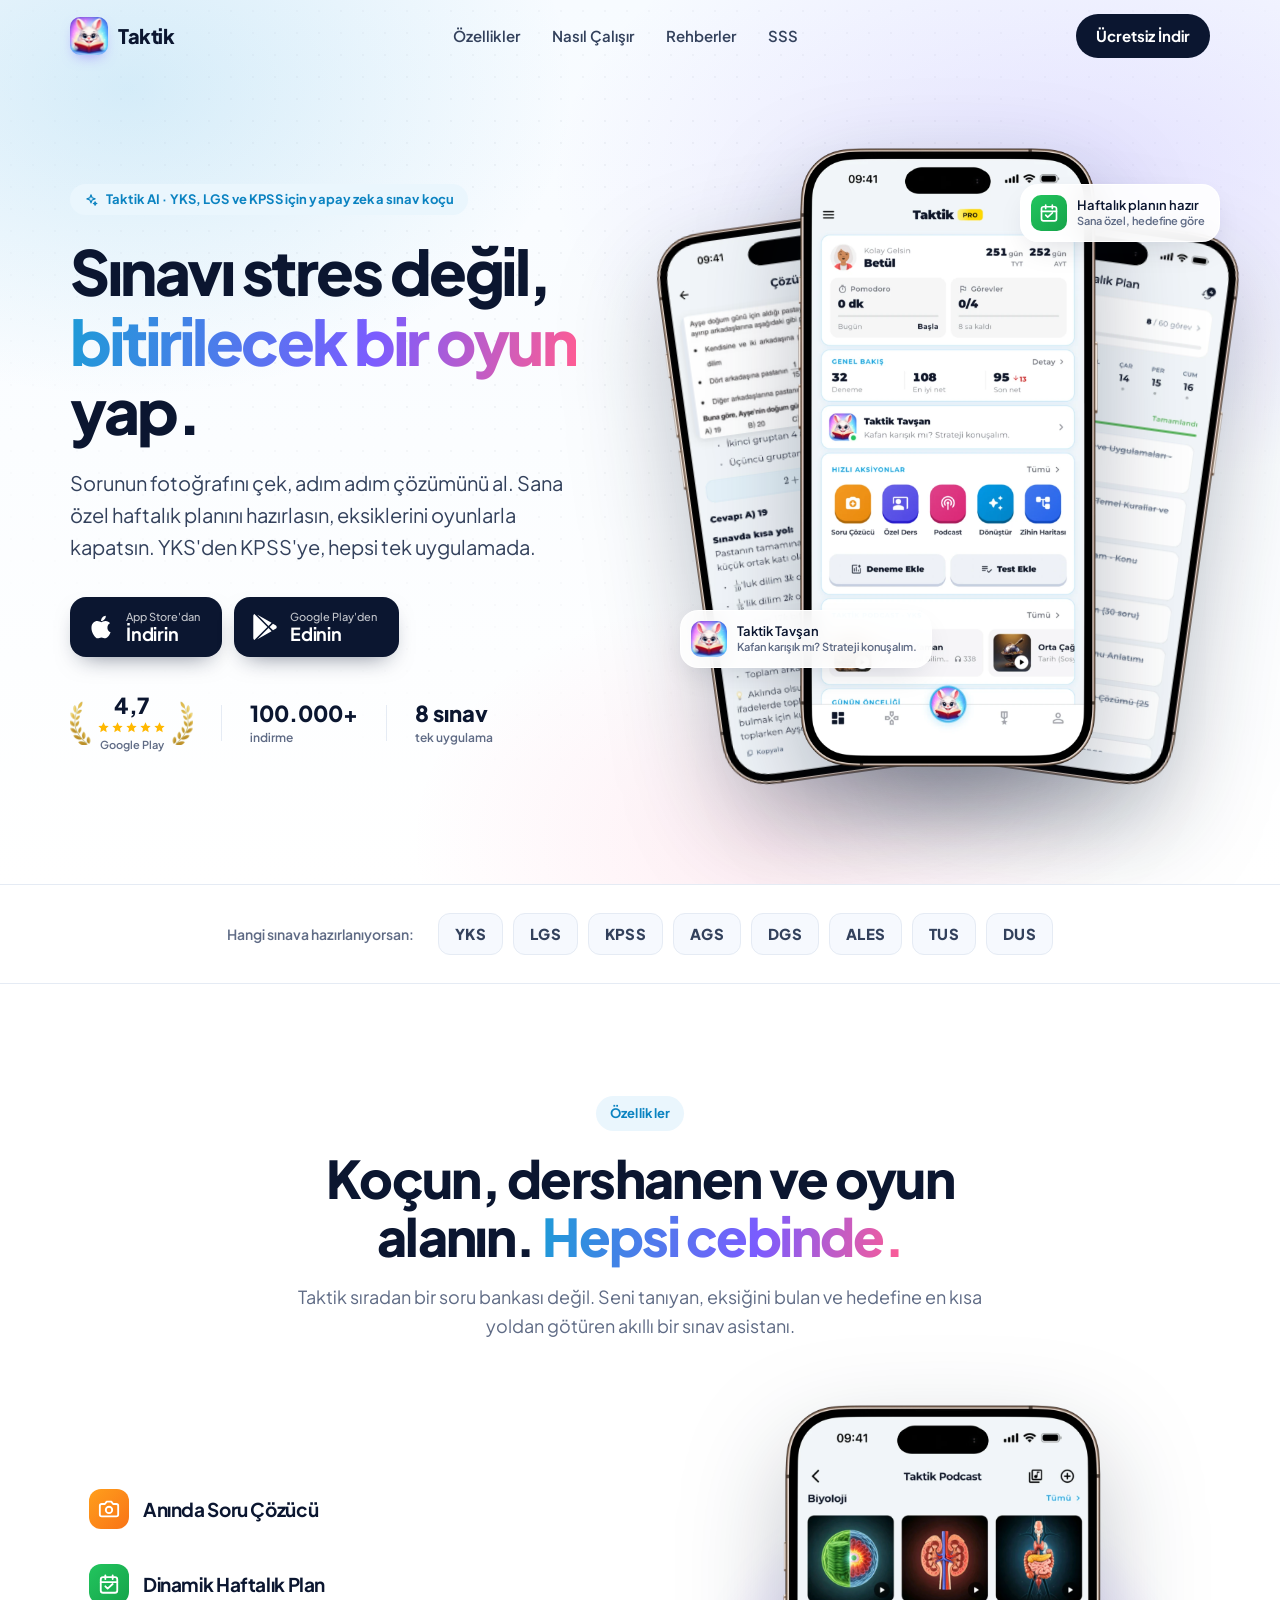
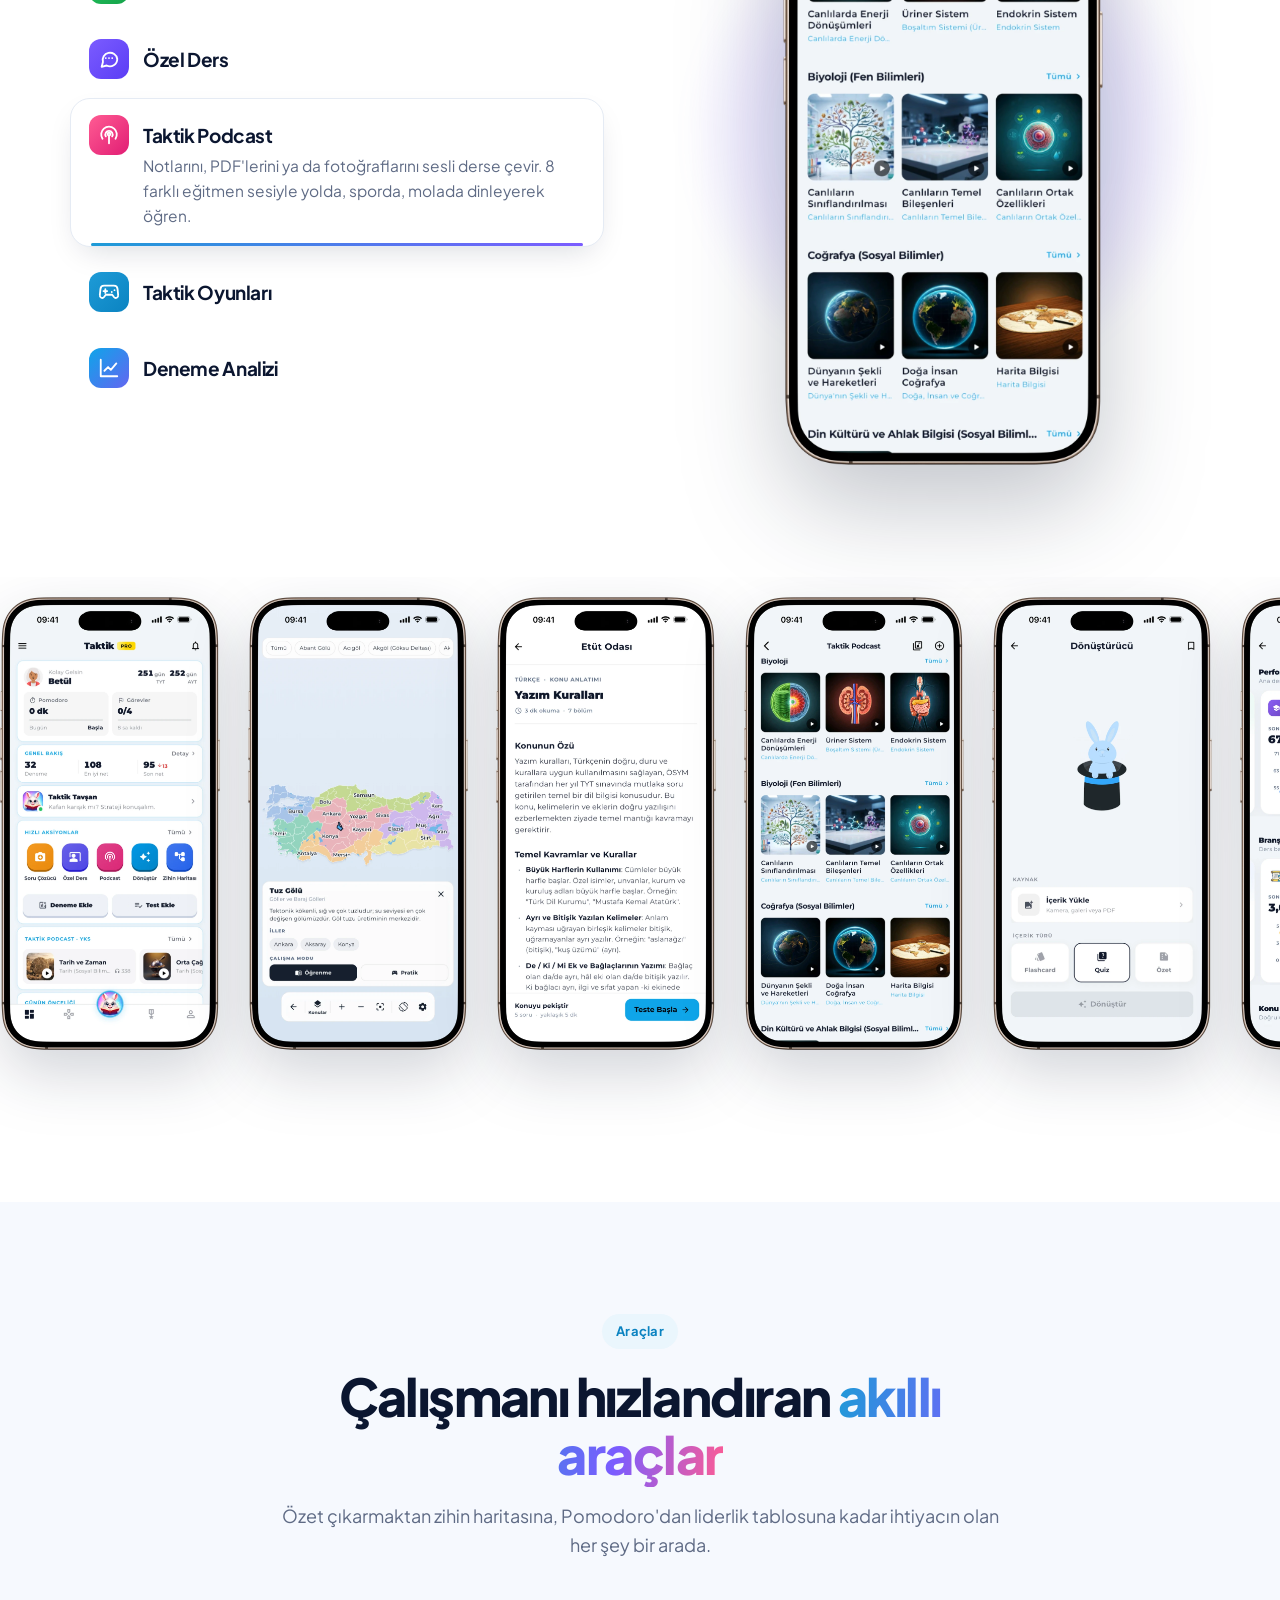
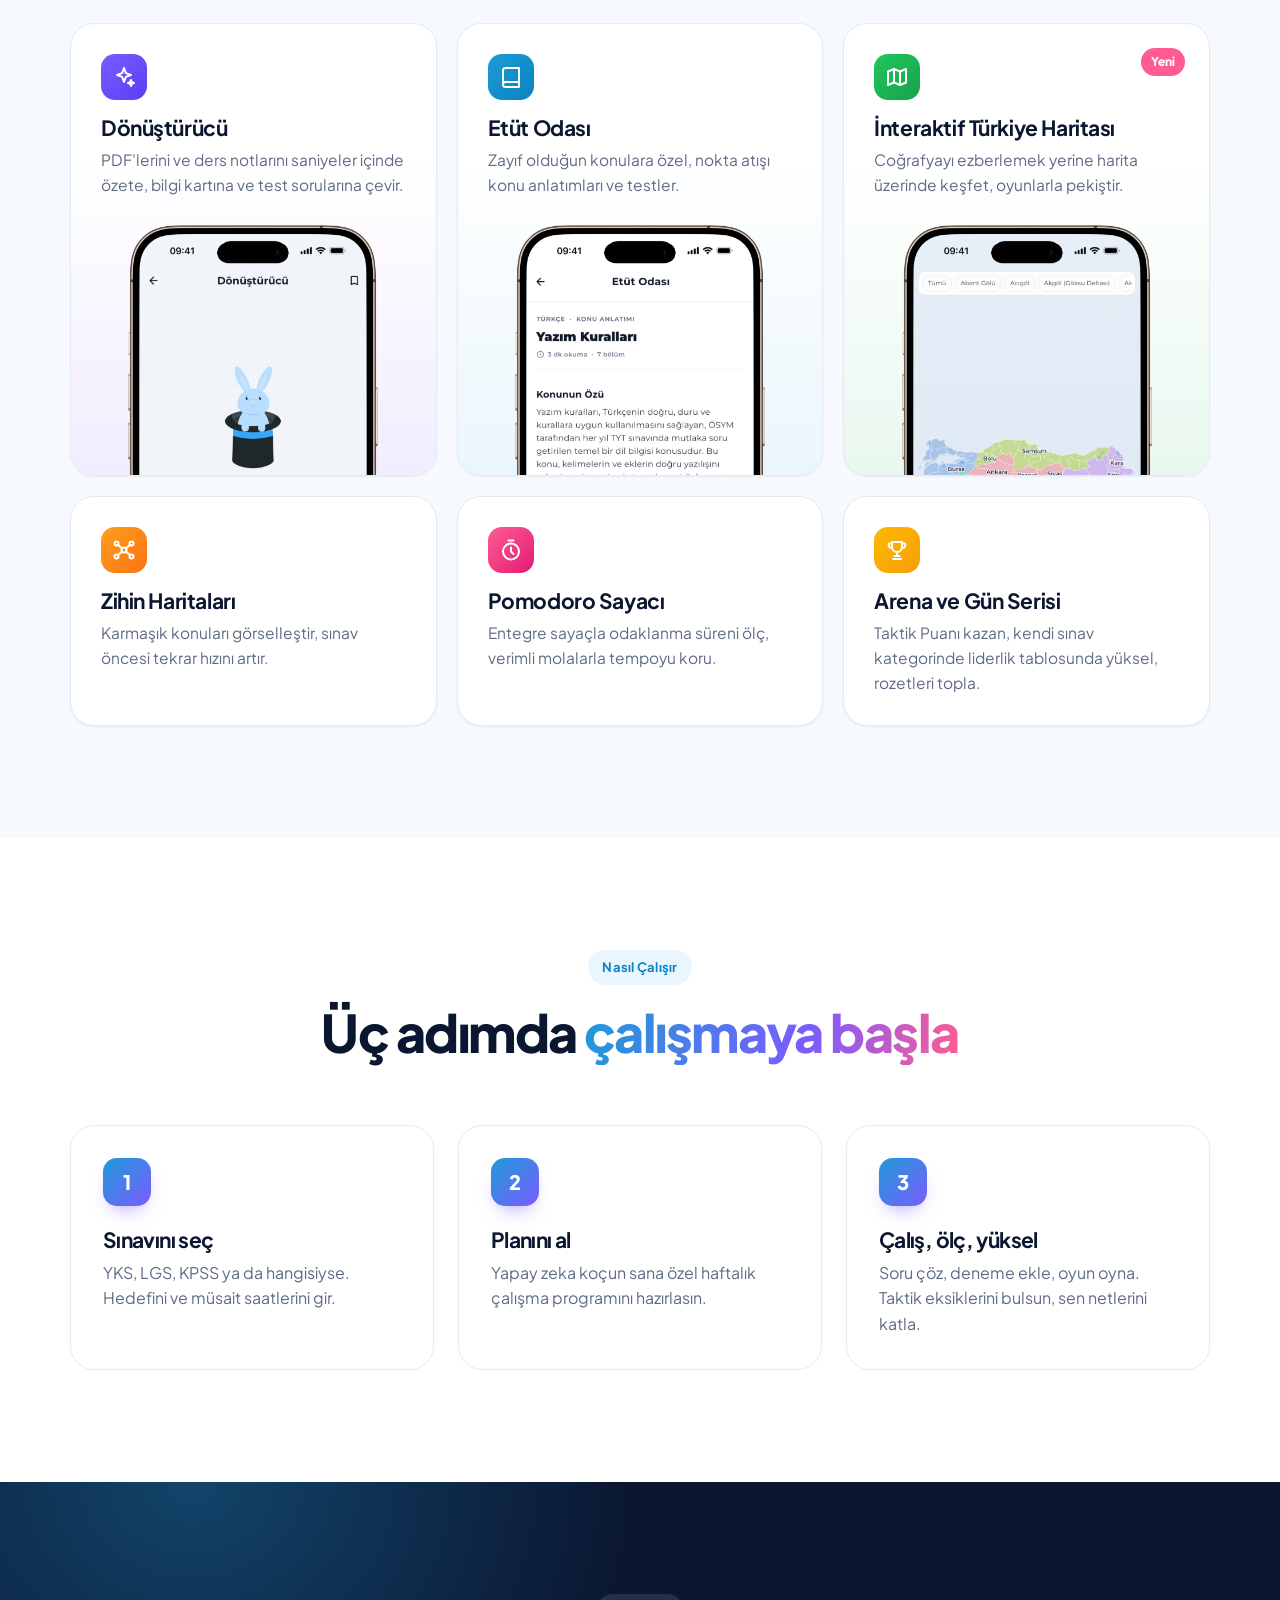
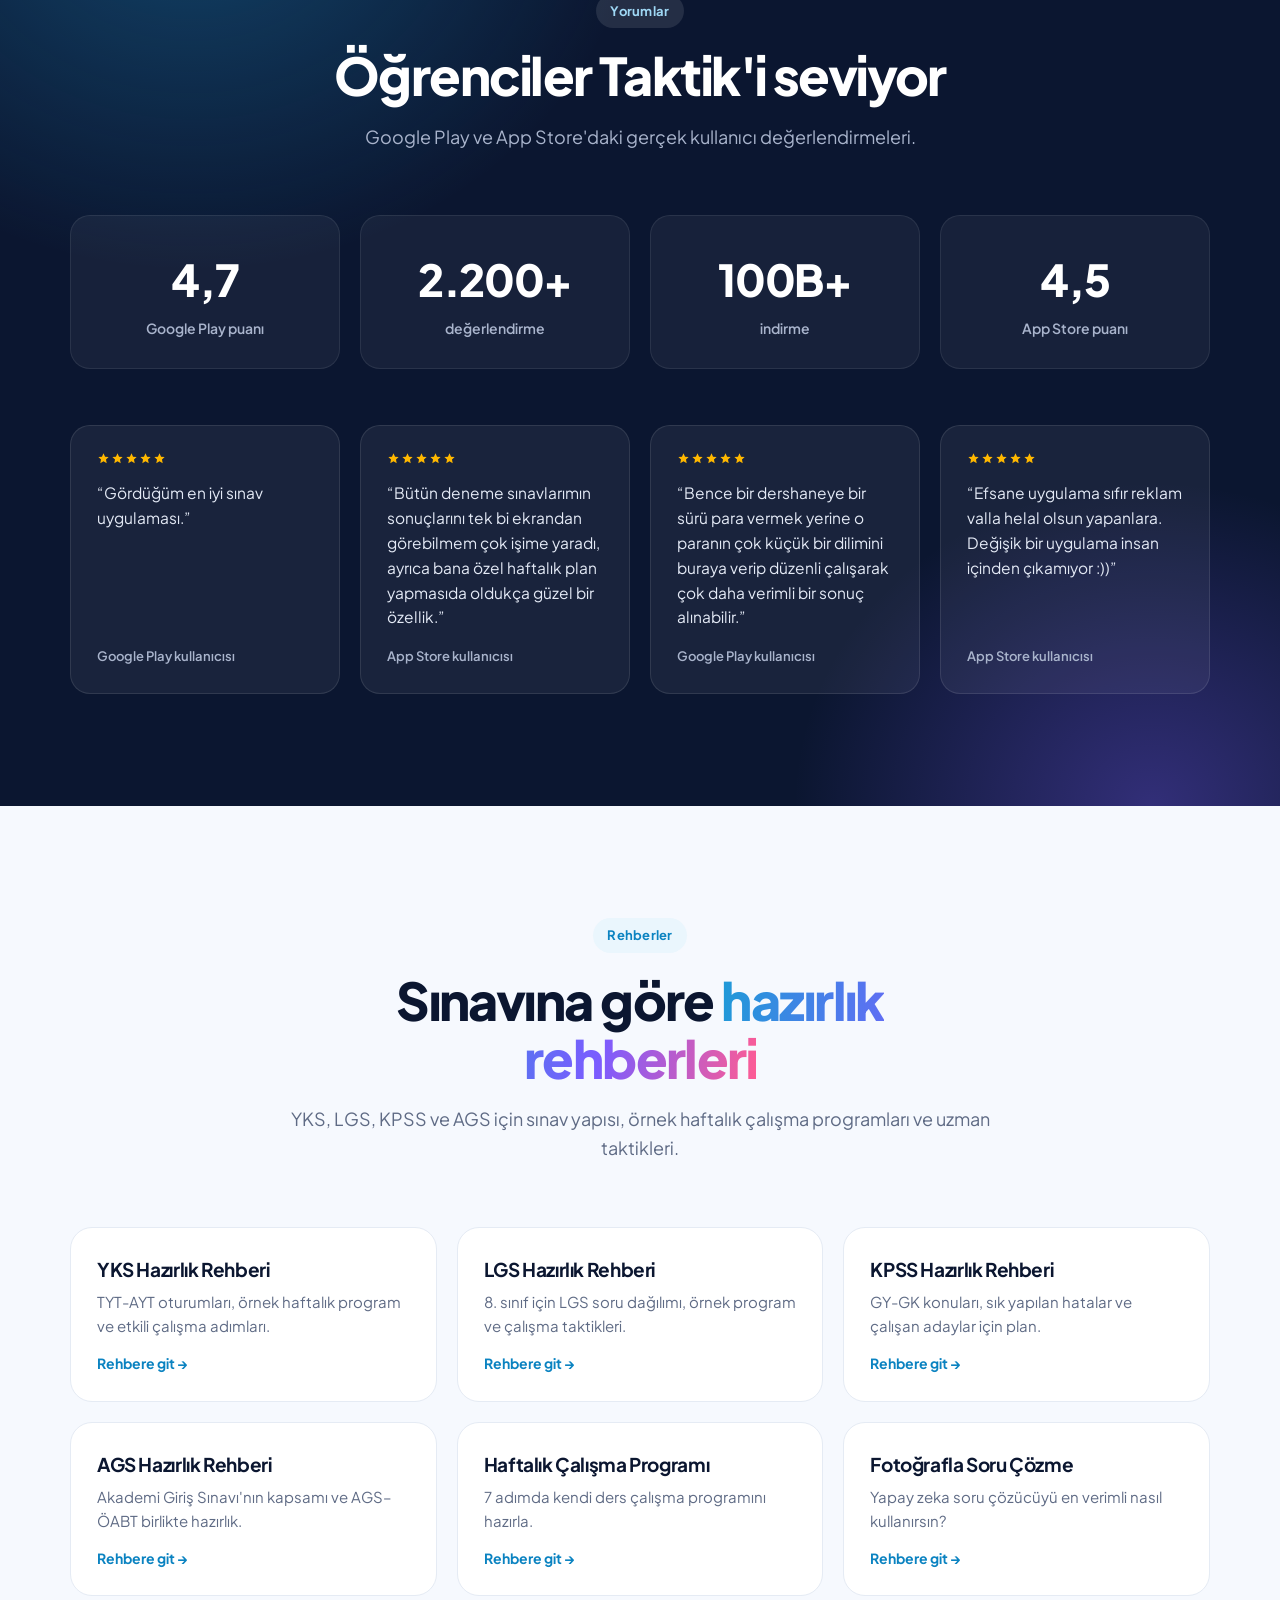
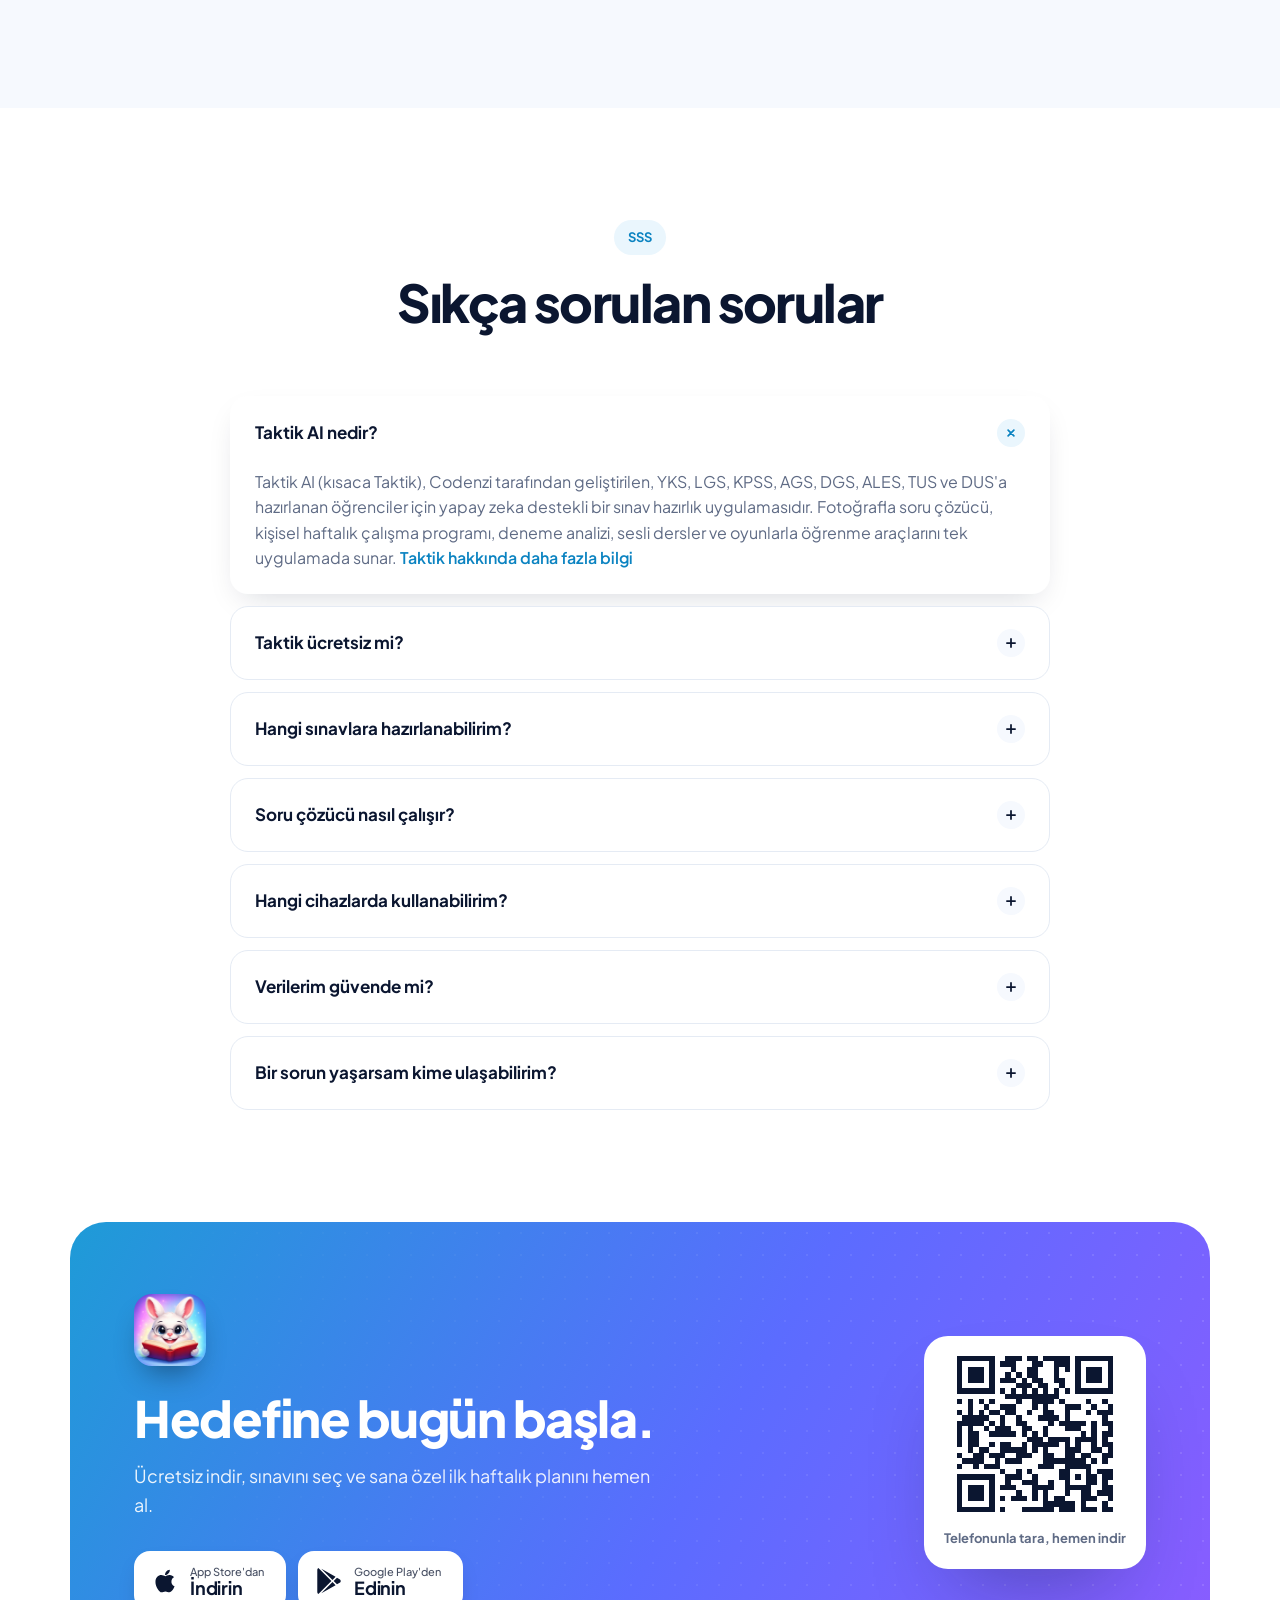
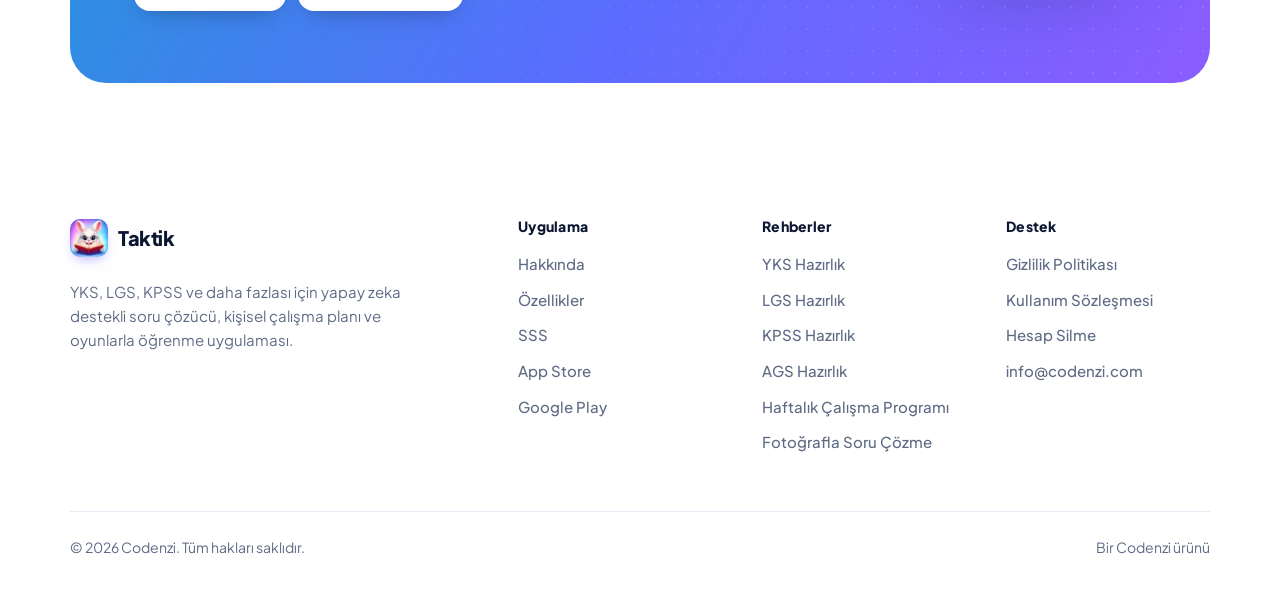
==== commit 0ec34500: "Yapay zeka asistanları için: robots, llms.txt, Bing doğrulama, IndexNow anahtarı, tanım SSS" ====
--- a/index.html
+++ b/index.html
@@ -7,6 +7,7 @@
     <meta name="description" content="Taktik AI ile YKS, LGS, KPSS ve AGS'ye hazırlan: fotoğrafla soru çözücü, kişisel haftalık çalışma programı, deneme analizi ve podcast. Ücretsiz indir.">
     <meta name="robots" content="index, follow, max-image-preview:large">
     <link rel="canonical" href="https://taktik.codenzi.com/">
+    <meta name="msvalidate.01" content="24A129C28DF88C1408502DDCB0905A17">
     <meta name="theme-color" content="#ffffff">
 
     <meta property="og:type" content="website">
@@ -32,7 +33,7 @@
     <link rel="stylesheet" href="https://fonts.googleapis.com/css2?family=Plus+Jakarta+Sans:wght@400;500;600;700;800&display=swap">
     <link rel="preload" as="image" href="img/ss-anasayfa.webp?v=2" fetchpriority="high">
 
-    <script type="application/ld+json">{"@context": "https://schema.org", "@graph": [{"@type": "Organization", "@id": "https://www.codenzi.com/#org", "name": "Codenzi", "url": "https://www.codenzi.com", "email": "info@codenzi.com"}, {"@type": "WebSite", "@id": "https://taktik.codenzi.com/#website", "url": "https://taktik.codenzi.com/", "name": "Taktik", "alternateName": ["Taktik AI", "Taktik AI: Sınavlara Hazırlık", "Taktik Koç"], "inLanguage": "tr-TR", "publisher": {"@id": "https://www.codenzi.com/#org"}}, {"@type": "WebPage", "@id": "https://taktik.codenzi.com/#webpage", "url": "https://taktik.codenzi.com/", "name": "Taktik AI: YKS, LGS, KPSS Hazırlık Uygulaması", "isPartOf": {"@id": "https://taktik.codenzi.com/#website"}, "about": {"@id": "https://taktik.codenzi.com/#app"}, "inLanguage": "tr-TR", "dateModified": "2026-10-16"}, {"@type": "MobileApplication", "@id": "https://taktik.codenzi.com/#app", "name": "Taktik AI: Sınavlara Hazırlık", "alternateName": "Taktik", "operatingSystem": "iOS, Android", "applicationCategory": "EducationalApplication", "inLanguage": "tr", "image": "https://taktik.codenzi.com/logo_inapp.webp", "url": "https://taktik.codenzi.com/", "description": "YKS, LGS, KPSS, DGS, ALES, AGS, TUS ve DUS için yapay zeka destekli soru çözücü, kişisel haftalık çalışma programı, deneme analizi, podcast ve oyunlarla öğrenme uygulaması.", "screenshot": ["https://taktik.codenzi.com/img/ss-anasayfa.webp", "https://taktik.codenzi.com/img/ss-soru-cozucu.webp", "https://taktik.codenzi.com/img/ss-haftalik-plan.webp"], "downloadUrl": ["https://play.google.com/store/apps/details?id=com.codenzi.taktik", "https://apps.apple.com/tr/app/taktik-ai-s%C4%B1navlara-haz%C4%B1rl%C4%B1k/id6755930518"], "offers": {"@type": "Offer", "price": "0", "priceCurrency": "TRY"}, "aggregateRating": {"@type": "AggregateRating", "ratingValue": "4.7", "ratingCount": "2240", "bestRating": "5"}, "publisher": {"@id": "https://www.codenzi.com/#org"}}, {"@type": "FAQPage", "@id": "https://taktik.codenzi.com/#faq", "mainEntity": [{"@type": "Question", "name": "Taktik ücretsiz mi?", "acceptedAnswer": {"@type": "Answer", "text": "Taktik'i ücretsiz indirip hemen kullanmaya başlayabilirsin. Tüm özellikleri sınırsız kullanmak istersen uygulama içinden Taktik Pro'ya geçebilirsin."}}, {"@type": "Question", "name": "Hangi sınavlara hazırlanabilirim?", "acceptedAnswer": {"@type": "Answer", "text": "YKS (TYT-AYT), LGS, KPSS, DGS, ALES, AGS, TUS ve DUS. Sınavını seçtiğinde plan, testler ve içerikler o sınavın müfredatına göre şekillenir."}}, {"@type": "Question", "name": "Soru çözücü nasıl çalışır?", "acceptedAnswer": {"@type": "Answer", "text": "Takıldığın sorunun fotoğrafını çekmen yeterli. Yapay zeka soruyu adım adım, açıklamalı olarak çözer ve sorunun dayandığı konuyu anlatır. Matematikten Türkçeye, Fen'den alan derslerine kadar her derste çalışır."}}, {"@type": "Question", "name": "Hangi cihazlarda kullanabilirim?", "acceptedAnswer": {"@type": "Answer", "text": "Taktik; iPhone ve iPad (iOS 13 ve üzeri) ile Android telefon ve tabletlerde kullanılabilir. App Store veya Google Play'den indirebilirsin."}}, {"@type": "Question", "name": "Verilerim güvende mi?", "acceptedAnswer": {"@type": "Answer", "text": "Verilerin aktarım sırasında şifrelenir ve dilediğin zaman hesabının ve verilerinin silinmesini talep edebilirsin. Ayrıntılar için Gizlilik Politikası ve Hesap Silme sayfalarına göz atabilirsin."}}, {"@type": "Question", "name": "Bir sorun yaşarsam kime ulaşabilirim?", "acceptedAnswer": {"@type": "Answer", "text": "Bize info@codenzi.com adresinden her zaman yazabilirsin. Mümkün olan en kısa sürede dönüş yapıyoruz."}}]}]}</script>
+    <script type="application/ld+json">{"@context": "https://schema.org", "@graph": [{"@type": "Organization", "@id": "https://www.codenzi.com/#org", "name": "Codenzi", "url": "https://www.codenzi.com", "email": "info@codenzi.com", "sameAs": ["https://apps.apple.com/tr/app/taktik-ai-s%C4%B1navlara-haz%C4%B1rl%C4%B1k/id6755930518", "https://play.google.com/store/apps/details?id=com.codenzi.taktik"]}, {"@type": "WebSite", "@id": "https://taktik.codenzi.com/#website", "url": "https://taktik.codenzi.com/", "name": "Taktik", "alternateName": ["Taktik AI", "Taktik AI: Sınavlara Hazırlık", "Taktik Koç"], "inLanguage": "tr-TR", "publisher": {"@id": "https://www.codenzi.com/#org"}}, {"@type": "WebPage", "@id": "https://taktik.codenzi.com/#webpage", "url": "https://taktik.codenzi.com/", "name": "Taktik AI: YKS, LGS, KPSS Hazırlık Uygulaması", "isPartOf": {"@id": "https://taktik.codenzi.com/#website"}, "about": {"@id": "https://taktik.codenzi.com/#app"}, "inLanguage": "tr-TR", "dateModified": "2026-10-16"}, {"@type": "MobileApplication", "@id": "https://taktik.codenzi.com/#app", "name": "Taktik AI: Sınavlara Hazırlık", "alternateName": "Taktik", "operatingSystem": "iOS, Android", "applicationCategory": "EducationalApplication", "inLanguage": "tr", "image": "https://taktik.codenzi.com/logo_inapp.webp", "url": "https://taktik.codenzi.com/", "description": "YKS, LGS, KPSS, DGS, ALES, AGS, TUS ve DUS için yapay zeka destekli soru çözücü, kişisel haftalık çalışma programı, deneme analizi, podcast ve oyunlarla öğrenme uygulaması.", "screenshot": ["https://taktik.codenzi.com/img/ss-anasayfa.webp", "https://taktik.codenzi.com/img/ss-soru-cozucu.webp", "https://taktik.codenzi.com/img/ss-haftalik-plan.webp"], "downloadUrl": ["https://play.google.com/store/apps/details?id=com.codenzi.taktik", "https://apps.apple.com/tr/app/taktik-ai-s%C4%B1navlara-haz%C4%B1rl%C4%B1k/id6755930518"], "offers": {"@type": "Offer", "price": "0", "priceCurrency": "TRY"}, "aggregateRating": {"@type": "AggregateRating", "ratingValue": "4.7", "ratingCount": "2240", "bestRating": "5"}, "publisher": {"@id": "https://www.codenzi.com/#org"}, "sameAs": ["https://apps.apple.com/tr/app/taktik-ai-s%C4%B1navlara-haz%C4%B1rl%C4%B1k/id6755930518", "https://play.google.com/store/apps/details?id=com.codenzi.taktik"]}, {"@type": "FAQPage", "@id": "https://taktik.codenzi.com/#faq", "mainEntity": [{"@type": "Question", "name": "Taktik AI nedir?", "acceptedAnswer": {"@type": "Answer", "text": "Taktik AI (kısaca Taktik), Codenzi tarafından geliştirilen, YKS, LGS, KPSS, AGS, DGS, ALES, TUS ve DUS'a hazırlanan öğrenciler için yapay zeka destekli bir sınav hazırlık uygulamasıdır. Fotoğrafla soru çözücü, kişisel haftalık çalışma programı, deneme analizi, sesli dersler ve oyunlarla öğrenme araçlarını tek uygulamada sunar."}}, {"@type": "Question", "name": "Taktik ücretsiz mi?", "acceptedAnswer": {"@type": "Answer", "text": "Taktik'i ücretsiz indirip hemen kullanmaya başlayabilirsin. Tüm özellikleri sınırsız kullanmak istersen uygulama içinden Taktik Pro'ya geçebilirsin."}}, {"@type": "Question", "name": "Hangi sınavlara hazırlanabilirim?", "acceptedAnswer": {"@type": "Answer", "text": "YKS (TYT-AYT), LGS, KPSS, DGS, ALES, AGS, TUS ve DUS. Sınavını seçtiğinde plan, testler ve içerikler o sınavın müfredatına göre şekillenir."}}, {"@type": "Question", "name": "Soru çözücü nasıl çalışır?", "acceptedAnswer": {"@type": "Answer", "text": "Takıldığın sorunun fotoğrafını çekmen yeterli. Yapay zeka soruyu adım adım, açıklamalı olarak çözer ve sorunun dayandığı konuyu anlatır. Matematikten Türkçeye, Fen'den alan derslerine kadar her derste çalışır."}}, {"@type": "Question", "name": "Hangi cihazlarda kullanabilirim?", "acceptedAnswer": {"@type": "Answer", "text": "Taktik; iPhone ve iPad (iOS 13 ve üzeri) ile Android telefon ve tabletlerde kullanılabilir. App Store veya Google Play'den indirebilirsin."}}, {"@type": "Question", "name": "Verilerim güvende mi?", "acceptedAnswer": {"@type": "Answer", "text": "Verilerin aktarım sırasında şifrelenir ve dilediğin zaman hesabının ve verilerinin silinmesini talep edebilirsin. Ayrıntılar için Gizlilik Politikası ve Hesap Silme sayfalarına göz atabilirsin."}}, {"@type": "Question", "name": "Bir sorun yaşarsam kime ulaşabilirim?", "acceptedAnswer": {"@type": "Answer", "text": "Bize info@codenzi.com adresinden her zaman yazabilirsin. Mümkün olan en kısa sürede dönüş yapıyoruz."}}]}]}</script>
 
     <style>
         :root {
@@ -851,6 +852,10 @@
                     <h2>Sıkça sorulan sorular</h2>
                 </div>
                 <div class="faq">
+                    <details class="reveal" open>
+                        <summary>Taktik AI nedir?<span class="plus"><svg><use href="#i-plus"/></svg></span></summary>
+                        <div class="answer">Taktik AI (kısaca Taktik), Codenzi tarafından geliştirilen, YKS, LGS, KPSS, AGS, DGS, ALES, TUS ve DUS'a hazırlanan öğrenciler için yapay zeka destekli bir sınav hazırlık uygulamasıdır. Fotoğrafla soru çözücü, kişisel haftalık çalışma programı, deneme analizi, sesli dersler ve oyunlarla öğrenme araçlarını tek uygulamada sunar. <a href="/hakkinda/">Taktik hakkında daha fazla bilgi</a></div>
+                    </details>
                     <details class="reveal">
                         <summary>Taktik ücretsiz mi?<span class="plus"><svg><use href="#i-plus"/></svg></span></summary>
                         <div class="answer">Taktik'i ücretsiz indirip hemen kullanmaya başlayabilirsin. Tüm özellikleri sınırsız kullanmak istersen uygulama içinden Taktik Pro'ya geçebilirsin.</div>
@@ -918,6 +923,7 @@
                 <div>
                     <h4>Uygulama</h4>
                     <ul>
+                        <li><a href="/hakkinda/">Hakkında</a></li>
                         <li><a href="#ozellikler">Özellikler</a></li>
                         <li><a href="#sss">SSS</a></li>
                         <li><a href="https://apps.apple.com/tr/app/taktik-ai-s%C4%B1navlara-haz%C4%B1rl%C4%B1k/id6755930518" target="_blank" rel="noopener">App Store</a></li>
